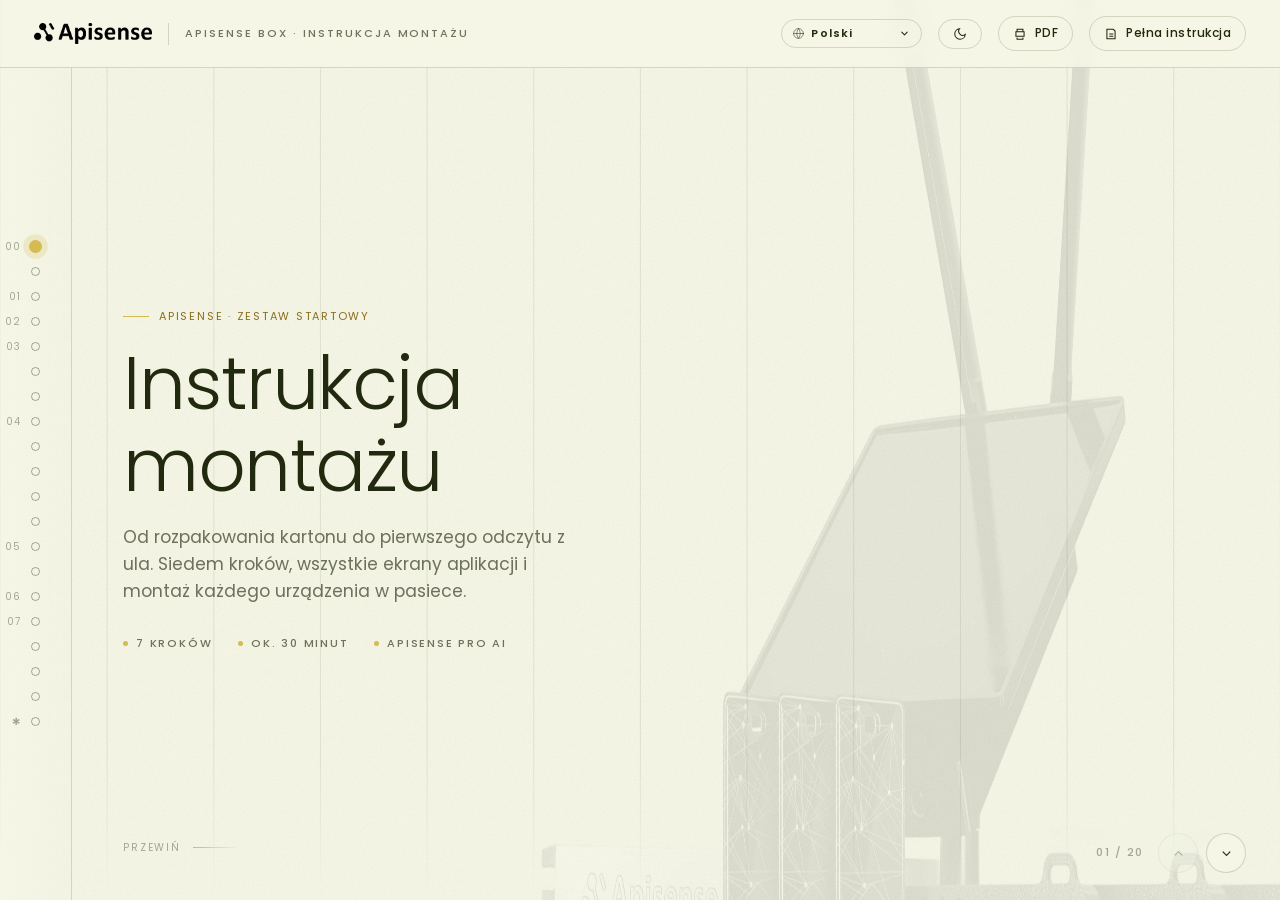
==== docs/assembly/index.html @ ca53d2dd "fix(assembly): reduced motion w RTL, jedna lista locale RTL, sprostowania po przeglądzie Przegląd dw" ====
<!doctype html>
<html lang="pl" data-lang="pl" dir="ltr">
<head>
<meta charset="utf-8">
<meta name="viewport" content="width=device-width, initial-scale=1, viewport-fit=cover">
<title>Apisense BOX — Instrukcja montażu</title>
<meta name="description" content="Interaktywna instrukcja montażu zestawu Apisense BOX: Hub, Scale, VitalSensor, Tag i uchwyt na ramkę — krok po kroku.">
<meta name="theme-color" content="#f6f7e7">
<link rel="icon" href="data:image/svg+xml,%3Csvg xmlns='http://www.w3.org/2000/svg' viewBox='0 0 32 32'%3E%3Crect width='32' height='32' rx='7' fill='%2321290e'/%3E%3Ccircle cx='11' cy='11' r='3.4' fill='%23d5bb51'/%3E%3Ccircle cx='21' cy='21' r='3.4' fill='%23d5bb51'/%3E%3Cpath d='M9 21 23 9' stroke='%23d5bb51' stroke-width='2.6' stroke-linecap='round'/%3E%3C/svg%3E">
<link rel="preconnect" href="https://fonts.googleapis.com">
<link rel="preconnect" href="https://fonts.gstatic.com" crossorigin>
<link href="https://fonts.googleapis.com/css2?family=Poppins:wght@200;300;400;500;600&display=swap" rel="stylesheet">
<!-- Greek only. Poppins has zero Greek glyphs (0/69, measured on the cmap of
     every woff2 it ships), so `el` would otherwise render entirely from the
     reader's fallback font — see dev-docs/adr/0003-kroje-greka-arabski.md.
     Four weights, not five: 200 is used by exactly one rule on this page
     (`.ghost`), whose content is western digits and `✱` and never translated
     text. tools/build_standalone.py keeps only the `greek` subset of this
     family; its Latin would cost 192 332 B to duplicate what Poppins does. -->
<link href="https://fonts.googleapis.com/css2?family=Noto+Sans:wght@300;400;500;600&display=swap" rel="stylesheet">
<!-- Arabic only, and for the same reason: Poppins has 0/58 Arabic characters
     and its GSUB declares no `arab` script, so it cannot even join letters.
     Cairo covers 58/58 and carries init/medi/fina/rlig — contextual shaping
     lives in the font, not in the page. Four weights again; 200 is `.ghost`,
     which is western digits. tools/build_standalone.py keeps only the `arabic`
     subset. See dev-docs/adr/0003-kroje-greka-arabski.md. -->
<link href="https://fonts.googleapis.com/css2?family=Cairo:wght@300;400;500;600&display=swap" rel="stylesheet">
<script>
  (function () {
    var t = localStorage.getItem('apisense-asm-theme');
    if (!t) t = matchMedia('(prefers-color-scheme: dark)').matches ? 'dark' : 'light';
    document.documentElement.setAttribute('data-theme', t);
    /* Keep this list in step with LOCALE_ORDER in tools/i18n_lib.py.
       No navigator.language fallback on a first visit: tools/build_pdf.py
       renders each locale by presetting data-lang on <html> in headless
       Chrome, whose navigator.language is always en-US — auto-detection here
       would overwrite it and print every PDF in English. */
    /* Right-to-left locales — the only list of them in this file. It lives up
       here rather than in the main script because `dir` has to be settled
       before first paint: setting it at the bottom of the page would show one
       frame of a mirrored layout under an unmirrored one. The main script
       reads this same global when the reader switches locale. */
    window.APISENSE_RTL = ['ar'];
    var l = localStorage.getItem('apisense-asm-lang');
    if (['pl', 'en', 'de', 'fr', 'es', 'it', 'no', 'tr',
         'cs', 'sk', 'hu', 'hr', 'ro', 'fi', 'nl', 'sv', 'da',
         'pt', 'el', 'ar'].indexOf(l) > -1) {
      document.documentElement.setAttribute('data-lang', l);
      document.documentElement.lang = l;
      document.documentElement.dir = APISENSE_RTL.indexOf(l) > -1 ? 'rtl' : 'ltr';
    }
  })();
</script>
<style>
/* ─────────────────────────────────────────────────────────────
   Apisense BOX — Assembly. Aesthetic: "Blueprint Field Manual".
   Warm paper ground, drafting plates, plotted-line reveals.
   ───────────────────────────────────────────────────────────── */

:root {
  --paper:      #f6f7e7;   /* loafer */
  --paper-2:    #f0eeda;   /* aths special */
  --plate:      #ffffff;
  --ink:        #21290e;   /* seaweed */
  --ink-2:      rgba(33, 41, 14, .64);
  --ink-3:      rgba(33, 41, 14, .38);
  --rule:       rgba(66, 80, 35, .20);   /* woodland */
  --rule-2:     rgba(66, 80, 35, .10);
  --amber:      #d5bb51;   /* tacha */
  --amber-deep: #8a6d1c;   /* luxor gold, darkened for text contrast */
  --amber-soft: #e9ead0;   /* white rock */
  --plate-shadow: 0 1px 2px rgba(33,41,14,.06), 0 24px 50px -30px rgba(33,41,14,.40);

  --grid-unit: 8px;
  --rail-w: 72px;
  --head-h: 68px;

  /* Inline-axis sign: +1 in LTR, -1 in RTL. Only for the handful of things CSS
     gives no logical form — a translate along the inline axis. Everything that
     *can* be expressed logically is, and does not go through here. See the RTL
     section below. */
  --dir: 1;

  --ease: cubic-bezier(.22, .8, .28, 1);
  --slow: 900ms;
}

[data-theme="dark"] {
  --paper:      #21290e;   /* seaweed */
  --paper-2:    #2b3413;
  --plate:      #ffffff;      /* plates stay light: QR codes must remain scannable */
  --ink:        #f0eeda;
  --ink-2:      rgba(240, 238, 218, .64);
  --ink-3:      rgba(240, 238, 218, .38);
  --rule:       rgba(240, 238, 218, .18);
  --rule-2:     rgba(240, 238, 218, .09);
  --amber-deep: #d5bb51;
  --amber-soft: rgba(213, 187, 81, .13);
  --plate-shadow: 0 2px 4px rgba(0,0,0,.35), 0 30px 70px -34px rgba(0,0,0,.7);
}

* { box-sizing: border-box; }

html { -webkit-text-size-adjust: 100%; }

body {
  margin: 0;
  background: var(--paper);
  color: var(--ink);
  font-family: Poppins, 'Noto Sans', Cairo, 'Segoe UI', sans-serif;
  font-size: clamp(15px, .55vw + 13px, 17px);
  line-height: 1.55;
  -webkit-font-smoothing: antialiased;
  overflow: hidden;
}

/* Faint drafting grid + paper grain — the ground everything sits on. */
body::before,
body::after {
  content: "";
  position: fixed;
  inset: 0;
  pointer-events: none;
  z-index: 0;
}
body::before {
  background-image: linear-gradient(to right, var(--rule-2) 1px, transparent 1px);
  background-size: clamp(100px, 8.333vw, 160px) 100%;
  mask-image: linear-gradient(to bottom, #000 0%, #000 84%, transparent 100%);
}
body::after {
  opacity: .34;
  mix-blend-mode: multiply;
  background-image: url("data:image/svg+xml,%3Csvg xmlns='http://www.w3.org/2000/svg' width='180' height='180'%3E%3Cfilter id='n'%3E%3CfeTurbulence type='fractalNoise' baseFrequency='.85' numOctaves='3'/%3E%3CfeColorMatrix type='saturate' values='0'/%3E%3C/filter%3E%3Crect width='180' height='180' filter='url(%23n)' opacity='.35'/%3E%3C/svg%3E");
}
[data-theme="dark"] body::after { mix-blend-mode: screen; opacity: .18; }

/* ── Language switching ─────────────────────────────────────── */
[data-lang="pl"] [lang]:not([lang="pl"]),
[data-lang="en"] [lang]:not([lang="en"]),
[data-lang="de"] [lang]:not([lang="de"]),
[data-lang="fr"] [lang]:not([lang="fr"]),
[data-lang="es"] [lang]:not([lang="es"]),
[data-lang="it"] [lang]:not([lang="it"]),
[data-lang="no"] [lang]:not([lang="no"]),
[data-lang="tr"] [lang]:not([lang="tr"]),
[data-lang="cs"] [lang]:not([lang="cs"]),
[data-lang="sk"] [lang]:not([lang="sk"]),
[data-lang="hu"] [lang]:not([lang="hu"]),
[data-lang="hr"] [lang]:not([lang="hr"]),
[data-lang="ro"] [lang]:not([lang="ro"]),
[data-lang="fi"] [lang]:not([lang="fi"]),
[data-lang="nl"] [lang]:not([lang="nl"]),
[data-lang="sv"] [lang]:not([lang="sv"]),
[data-lang="da"] [lang]:not([lang="da"]),
[data-lang="pt"] [lang]:not([lang="pt"]),
[data-lang="el"] [lang]:not([lang="el"]),
[data-lang="ar"] [lang]:not([lang="ar"]) { display: none; }

/* ── Greek and Arabic ───────────────────────────────────────────
   Poppins is the typeface of this page and has neither script, so `el` and `ar`
   need families of their own. Noto Sans (`greek` subset) and Cairo (`arabic`)
   are loaded in the <head> and sit *behind* Poppins in every stack on this page
   — there is no `:lang(el)` or `:lang(ar)` rule and there must not be one; see
   below. Two families rather than one because no text sans in Google Fonts
   carries Latin, Greek and Arabic together: exactly five families ship both
   non-Latin scripts and all five are serif, monospace or display
   (dev-docs/adr/0003-kroje-greka-arabski.md measures this).

   Poppins first is the whole mechanism, not an aesthetic preference. CSS font
   matching runs per character, not per element: for every glyph the UA walks
   the family list and takes the first family that actually has it. Poppins has
   0/69 Greek and 0/58 Arabic characters, and Google Fonts additionally gives
   its faces a `unicode-range` that excludes U+0370–03FF and U+0600–06FF, so
   every Greek letter falls through to Noto Sans and every Arabic one to Cairo
   — while `Apisense BOX`, `Hub`, `VitalSensor`, `ColonyLink` and the digits
   stay in Poppins, byte-identical to the other eighteen locales. Reversing the
   order would hand the Latin to Noto Sans or Cairo and make the brand names
   look different in those two locales alone.

   Cairo also carries the shaping: its GSUB declares the `arab` script with
   `init`/`medi`/`fina`/`rlig`, so Arabic letters join into words inside the
   font. Poppins declares `DFLT`/`deva`/`dev2` and no shaping features at all,
   which is why an Arabic string in Poppins would not merely fall back — it has
   nothing to fall back *to* within the family.

   In the stacks and not in a `:lang()` selector, because a selector cannot win
   reliably and it did not: `html:lang(el) *` is (0,1,1), and this page has four
   rules that tie or beat it while declared later — `.plate figcaption`,
   `.micro b`, `.contact a` and `.rail a[data-chapter-start]::before`. Measured
   on the rendered page, 27 of 431 Greek-bearing nodes (22 figure captions, 2
   bolds, 3 links) came out of that rule stripped of Noto Sans and fell to the
   reader's system font. Since `unicode-range` already confines each family to
   its own block, a locale-scoped rule buys nothing: in the other eighteen
   locales both families sit in the stack and are never asked for a glyph. The
   one exception it also fixes is `Ελληνικά` and `العربية` in the switcher,
   which are shown *while another locale is selected* and which `:lang()` by
   definition could never reach.

   `'Segoe UI'` stays where `body` had it: if the webfonts fail, Windows still
   has Greek and Arabic. */

/* ── RTL ─────────────────────────────────────────────────────────
   Arabic is the one right-to-left locale. Direction belongs to the layout, not
   to a sentence: this page shows one span of a group at a time, so putting
   `dir` on the span would reorder the words inside a heading and leave the
   grid, the rail, the ghost numeral and the progress hairline mirrored the
   wrong way round it. It goes on <html>, beside `data-lang`, set by `setLang()`
   and by the boot script in the <head> — and written straight into the tag by
   tools/build_pdf.py for a headless print.

   Almost all of the mirroring is done by the layout engine, because the whole
   stylesheet moved to logical properties: `inset-inline-start`, `padding-inline`,
   `border-inline-end`, `margin-inline-end`, `text-align: start`. In LTR those
   compute to exactly the physical properties they replaced, which is what makes
   the conversion safe for the other locales — flex and grid already follow
   `direction` on their own and needed nothing.

   What is left here is the residue: values with a physical direction baked into
   them rather than into the property name, which no amount of `-inline-`
   reaches — gradient angles, `clip-path: inset()` (whose four numbers are
   top/right/bottom/left), and `translateX`, hence `--dir`.

   `body::before` keeps its `to right`: it tiles 1px vertical rules across the
   whole viewport, and a mirrored tiling of evenly spaced lines is the same
   tiling. */
/* `html[dir="rtl"]` and not `[dir="rtl"]`: the latter is (0,1,0), exactly what
   `:root` scores, so it would win only by sitting later in the file. Adding the
   element name makes it (0,1,1) and the override survives being moved. */
html[dir="rtl"] { --dir: -1; }

/* The rail's fade leans off the page edge the rail sits on. */
[dir="rtl"] .rail {
  background: linear-gradient(to left, color-mix(in srgb, var(--paper) 70%, transparent), transparent);
}

/* Plotted-line reveal: the drawing prints from the edge the reader starts at.
   Only the hidden state is handed: `inset(0 0 0 0)` is already direction-free. */
[dir="rtl"] .plate img { clip-path: inset(0 0 0 100%); }

/* The scroll cue's hairline fades away from the word, not into it. */
[dir="rtl"] .scrollcue span::after {
  background: linear-gradient(270deg, var(--amber), transparent);
}

/* ── Header ─────────────────────────────────────────────────── */
.head {
  position: fixed;
  top: 0; inset-inline: 0;
  height: var(--head-h);
  display: flex;
  align-items: center;
  gap: 16px;
  padding: 0 clamp(16px, 3vw, 34px);
  z-index: 40;
  background: color-mix(in srgb, var(--paper) 82%, transparent);
  backdrop-filter: blur(14px) saturate(1.2);
  border-bottom: 1px solid var(--rule);
}
/* Floored, not shrinkable: the wordmark is the header item that loses every
   flex negotiation, and once it starts shrinking it goes all the way down to a
   smear. 96px still reads at the header's 21px cap. Everything to its right is
   sized so that this floor holds down to a 320px viewport. */
.head__mark { display: flex; align-items: center; gap: 12px; min-width: 96px; }
/* Brand wordmark from docs/assets/branding — transparent PNG, black art,
   so a plain invert carries it onto the dark theme. */
.head__mark img { height: 21px; width: auto; max-width: 100%; object-fit: contain; display: block; }
[data-theme="dark"] .head__mark img { filter: invert(1); }
.head__sep { width: 1px; height: 22px; background: var(--rule); flex: none; }
.head__doc {
  font-family: Poppins, 'Noto Sans', Cairo, sans-serif;
  font-size: 11px;
  font-weight: 500;
  letter-spacing: .18em;
  text-transform: uppercase;
  color: var(--ink-2);
  white-space: nowrap;
  overflow: hidden;
  text-overflow: ellipsis;
}
.head__spacer { flex: 1; }

.btn {
  font: inherit;
  font-size: 12px;
  font-weight: 500;
  letter-spacing: .04em;
  color: var(--ink);
  background: transparent;
  border: 1px solid var(--rule);
  border-radius: 999px;
  padding: 7px 14px;
  cursor: pointer;
  display: inline-flex;
  align-items: center;
  gap: 8px;
  text-decoration: none;
  transition: border-color 200ms var(--ease), background-color 200ms var(--ease), color 200ms var(--ease);
}
.btn:hover { border-color: var(--ink); background: var(--amber-soft); }
.btn.is-busy { opacity: .55; pointer-events: none; }
.btn:focus-visible { outline: 2px solid var(--amber); outline-offset: 2px; }

/* The one language switcher, at every width. A row of two-letter pills fitted
   eight locales above 640px and nothing above that count: seventeen pills are
   ~600px, the twenty the epic asks for ~700px, of a header that also carries
   the wordmark, the doc title and two buttons — so there is no screen where
   they fit and nothing left to hide. The dropdown replaces them outright (#50).

   The field is a fixed width, sized for the longest endonym rather than for
   the selected one, so neither the number of options nor which is picked can
   move the header around. The globe carries the meaning the pills used to.

   Re-measured against all nineteen endonyms (the width was first set against
   eight, before #51 added the two longest). Widest that still fits is
   "Nederlands" — 75.8px in a 81.4px field here, 62.9px in a 66px field under
   the 480px rule; slack 5.6px and 3.1px. "Ελληνικά" (#63) is 57.7px at the
   same 11px/600/.1em spec even though its glyphs come from Noto Sans rather
   than Poppins.

   "Português (Brasil)" (#62) is the first endonym that does NOT fit: 121.4px
   against 81.4px. It ellipsises here on purpose rather than widening the
   header by 40px for all nineteen — see the note on `.lang-opt[data-lang=pt]`
   for why the label keeps its regional half, and where the reader still gets
   to see it whole. So `text-overflow: ellipsis` is now load-bearing, not
   insurance: a longer endonym is clipped, never a broken header. */
.lang-select { padding-block: 5px; padding-inline: 10px 11px; gap: 6px; }
.lang-select select {
  font: inherit; font-size: 11px; font-weight: 600; letter-spacing: .1em;
  color: var(--ink); background: transparent;
  border: 0; padding: 0; margin: 0;
  width: 7.4em; text-overflow: ellipsis;
  cursor: pointer; appearance: none; -webkit-appearance: none;
}
/* Focus lands on the <select>, but the ring belongs on the pill around it —
   otherwise it draws inside the border and reads as a rendering glitch. */
.lang-select:focus-within { border-color: var(--ink); outline: 2px solid var(--amber); outline-offset: 2px; }
.lang-select select:focus, .lang-select select:focus-visible { outline: none; }
/* The native popup paints on the platform's own surface, which ignores our
   custom properties — fix both ends so dark theme stays legible. */
.lang-select option { color: #21290e; background: #ffffff; }
.lang-select svg { width: 11px; height: 11px; fill: none; stroke: currentColor; stroke-width: 2.2; flex: none; }
.lang-select .globe { width: 13px; height: 13px; stroke-width: 1.5; color: var(--ink-2); }

/* ── Enhanced switcher ─────────────────────────────────────────────────────
   The native popup is drawn by the platform and ignores every custom property
   on this page, so nineteen locales open onto a system-grey list next to a
   paper-and-amber header. Everything below replaces that popup — and only the
   popup: the closed control keeps the same pill it had before.

   The panel is built at runtime from the <select>'s own <option> elements, so
   the endonyms exist once in this file. Duplicating them into hand-written
   markup would make a nineteenth locale six edits instead of five and would
   put the copy outside the `<option value=…>` pattern in check_i18n.py, which
   is the thing that notices a locale missing from one list but not another.

   `.is-enhanced` is set by the script, so with JS off nothing here applies and
   the plain <select> stays exactly as it was. It does nothing without JS today
   either — the locale is applied by a `change` handler — so this is the same
   dead control as before, not a new one. */
.lang-select.is-enhanced { position: relative; display: inline-flex; border: 0; padding: 0; background: none; }
.lang-select.is-enhanced > select { display: none; }
.lang-trigger { padding-block: 5px; padding-inline: 10px 11px; gap: 6px; }
.lang-cur {
  font-size: 11px; font-weight: 600; letter-spacing: .1em;
  width: 7.4em; text-align: start;
  white-space: nowrap; overflow: hidden; text-overflow: ellipsis;
}
.lang-trigger svg:last-child { transition: transform 200ms var(--ease); }
.lang-trigger[aria-expanded="true"] { border-color: var(--ink); background: var(--amber-soft); }
.lang-trigger[aria-expanded="true"] svg:last-child { transform: rotate(180deg); }

.lang-panel {
  position: absolute; top: calc(100% + 8px); inset-inline-end: 0;
  /* Above the header's own 40 and the 41 the rail sits on. */
  z-index: 45;
  width: min(320px, calc(100vw - 32px));
  display: grid; grid-template-columns: repeat(3, minmax(0, 1fr)); gap: 4px;
  padding: 8px;
  /* Not --plate: that one stays #ffffff in dark theme on purpose, because the
     QR plates have to keep working under a phone camera. This is chrome, so it
     follows the page. --paper is opaque in both themes, which matters over a
     backdrop-filtered header. */
  background: var(--paper);
  border: 1px solid var(--rule); border-radius: 16px;
  box-shadow: var(--plate-shadow);
}
.lang-panel[hidden] { display: none; }
.lang-opt {
  font: inherit; font-size: 11px; font-weight: 500; letter-spacing: .04em;
  color: var(--ink); background: transparent;
  border: 1px solid transparent; border-radius: 999px;
  padding: 6px 9px; cursor: pointer;
  white-space: nowrap; overflow: hidden; text-overflow: ellipsis;
  transition: border-color 160ms var(--ease), background-color 160ms var(--ease);
}
.lang-opt:hover { border-color: var(--rule); background: var(--amber-soft); }
.lang-opt:focus-visible { outline: 2px solid var(--amber); outline-offset: 1px; }
.lang-opt[aria-selected="true"] { border-color: var(--ink); background: var(--amber-soft); font-weight: 600; }
/* One endonym does not fit a third of this panel. Measured at the spec above:
   a cell is 98px, "Português (Brasil)" needs 128.2px, and every other locale
   fits with room to spare — "Nederlands", the widest before it, is 88.4px.
   Shortening it to "Português" would fit (80.3px) but would delete the only
   place where the reader is told this is the Brazilian text, which is exactly
   what dev-docs/adr/0004-kod-locale-portugalskiego.md traded for keeping the
   two-letter code `pt`. So the pill takes two columns instead — 200px here,
   the full row under the 420px rule where the grid drops to two — and the
   closed control keeps ellipsising it, because the regional signal is needed
   while choosing, not after. A future endonym past ~96px needs this line too;
   there is no way to ask CSS whether the text fits. */
.lang-opt[data-lang="pt"] { grid-column: span 2; }
/* Anchoring the panel to the trigger stops working once the trigger is no
   longer far enough from the left edge to hang 320px off it: on a 360px phone
   the switcher's right edge sits at 253, so `right: 0` puts the panel's left
   edge at -67 and a third of the languages are off-screen. Measured, not
   guessed — it fails from about 430px down. Below the header's own 480px
   breakpoint the panel therefore anchors to the viewport instead of to the
   button, which is also what a phone-sized menu should do anyway. */
@media (max-width: 480px) {
  .lang-panel {
    position: fixed;
    top: calc(var(--head-h) + 8px);
    inset-inline: 12px;
    width: auto;
  }
}
/* Three columns need 320px; below that the endonyms start ellipsing, and a
   truncated language name is worse than a taller panel. */
@media (max-width: 420px) { .lang-panel { grid-template-columns: repeat(2, minmax(0, 1fr)); } }

.head .pdf-label { display: none; }
@media (min-width: 900px) { .head .pdf-label { display: inline; } }

/* Scroll progress hairline */
.progress {
  position: fixed;
  top: var(--head-h); inset-inline-start: 0;
  height: 2px; width: 0%;
  background: var(--amber);
  z-index: 41;
  transition: width 120ms linear;
}

/* ── Chapter rail ───────────────────────────────────────────── */
.rail {
  position: fixed;
  inset-inline-start: 0; top: var(--head-h); bottom: 0;
  width: var(--rail-w);
  z-index: 30;
  display: flex;
  flex-direction: column;
  align-items: center;
  justify-content: center;
  gap: 9px;
  border-inline-end: 1px solid var(--rule);
  background: linear-gradient(to right, color-mix(in srgb, var(--paper) 70%, transparent), transparent);
}
.rail a {
  --dot: 7px;
  position: relative;
  width: 26px; height: 16px;
  display: grid; place-items: center;
  text-decoration: none;
}
.rail a::after {
  content: "";
  width: var(--dot); height: var(--dot);
  border-radius: 50%;
  border: 1px solid var(--ink-3);
  background: transparent;
  transition: all 320ms var(--ease);
}
.rail a:hover::after { border-color: var(--ink); transform: scale(1.25); }
.rail a[aria-current="true"]::after {
  background: var(--amber);
  border-color: var(--amber);
  transform: scale(1.45);
  box-shadow: 0 0 0 4px color-mix(in srgb, var(--amber) 22%, transparent);
}
.rail a[data-chapter-start]::before {
  content: attr(data-chapter-start);
  position: absolute;
  inset-inline-end: calc(100% + 2px);
  font-family: Poppins, 'Noto Sans', Cairo, sans-serif;
  font-size: 10px;
  color: var(--ink-3);
  letter-spacing: .06em;
}
.rail .tip {
  position: absolute;
  inset-inline-start: calc(100% + 14px);
  white-space: nowrap;
  font-size: 12px;
  font-weight: 500;
  padding: 5px 11px;
  border-radius: 999px;
  background: var(--ink);
  color: var(--paper);
  opacity: 0;
  transform: translateX(calc(-6px * var(--dir)));
  pointer-events: none;
  transition: all 220ms var(--ease);
}
.rail a:hover .tip, .rail a:focus-visible .tip { opacity: 1; transform: none; }

/* ── Deck ───────────────────────────────────────────────────── */
.deck {
  position: relative;
  z-index: 1;
  height: 100dvh;
  overflow-y: scroll;
  scroll-snap-type: y mandatory;
  scroll-behavior: smooth;
  scrollbar-width: none;
}
.deck::-webkit-scrollbar { display: none; }

.slide {
  scroll-snap-align: start;
  scroll-snap-stop: always;
  min-height: 100dvh;
  position: relative;
  display: flex;
  align-items: center;
  /* The inline-start pad clears the fixed rail; the two are read as one offset
     by `.scrollcue`, which has to line up with the text column. */
  padding-block: calc(var(--head-h) + clamp(20px, 4vh, 52px)) clamp(28px, 6vh, 64px);
  padding-inline: calc(var(--rail-w) + clamp(20px, 4vw, 60px)) clamp(20px, 4vw, 68px);
  overflow: hidden;
}

/* Oversized ghost numeral bleeding off the inline-start edge — the anchor. */
.ghost {
  position: absolute;
  inset-inline-start: -.07em;
  bottom: -.30em;
  font-family: Poppins, 'Noto Sans', Cairo, sans-serif;
  font-weight: 200;
  font-size: clamp(15rem, 30vw, 34rem);
  line-height: .8;
  letter-spacing: -.05em;
  color: transparent;
  -webkit-text-stroke: 1.5px var(--rule-2);
  pointer-events: none;
  user-select: none;
  z-index: 0;
  opacity: 0;
  transform: translateY(28px);
  transition: opacity 1100ms var(--ease), transform 1200ms var(--ease);
}
.slide.is-active .ghost { opacity: 1; transform: none; }

.wrap {
  position: relative;
  z-index: 1;
  width: 100%;
  max-width: 1500px;
  margin-inline: auto;
  display: grid;
  grid-template-columns: minmax(0, 34ch) minmax(0, 1fr);
  gap: clamp(28px, 4vw, 76px);
  align-items: center;
}
.wrap--wide { grid-template-columns: minmax(0, 30ch) minmax(0, 1fr); }
.wrap--narrow-fig { grid-template-columns: minmax(0, 1fr) minmax(0, 30ch); }
.wrap--stack { grid-template-columns: minmax(0, 1fr); }

/* ── Text column ────────────────────────────────────────────── */
.col--text > * {
  opacity: 0;
  transform: translateY(16px);
  transition: opacity 620ms var(--ease), transform 700ms var(--ease);
  transition-delay: var(--d, 0ms);
}
.slide.is-active .col--text > * { opacity: 1; transform: none; }
.col--text > *:nth-child(1) { --d: 60ms; }
.col--text > *:nth-child(2) { --d: 130ms; }
.col--text > *:nth-child(3) { --d: 210ms; }
.col--text > *:nth-child(4) { --d: 290ms; }
.col--text > *:nth-child(5) { --d: 360ms; }

.tag {
  display: inline-flex;
  align-items: center;
  gap: 10px;
  margin: 0 0 18px;
  font-family: Poppins, 'Noto Sans', Cairo, sans-serif;
  font-size: 11px;
  letter-spacing: .16em;
  text-transform: uppercase;
  color: var(--amber-deep);
}
.tag::before {
  content: "";
  width: 26px; height: 1px;
  background: var(--amber);
}

h1, h2 {
  font-family: Poppins, 'Noto Sans', Cairo, sans-serif;
  font-weight: 400;
  letter-spacing: -.01em;
  line-height: 1.1;
  margin: 0 0 18px;
  text-wrap: balance;
}
h2 { font-size: clamp(1.8rem, 2.9vw, 2.9rem); }
h1 { font-size: clamp(2.4rem, 5.8vw, 5rem); font-weight: 300; letter-spacing: -.02em; }

.lede {
  margin: 0 0 22px;
  color: var(--ink-2);
  font-size: clamp(.95rem, .35vw + .85rem, 1.08rem);
  max-width: 42ch;
}
.lede b, .lede strong { color: var(--ink); font-weight: 600; }

.micro {
  list-style: none;
  margin: 0;
  padding: 0;
  border-top: 1px solid var(--rule);
}
.micro li {
  display: grid;
  grid-template-columns: 6.2em 1fr;
  gap: 12px;
  padding: 11px 0;
  border-bottom: 1px solid var(--rule);
  font-size: .93rem;
  color: var(--ink-2);
}
.micro b {
  font-family: Poppins, 'Noto Sans', Cairo, sans-serif;
  font-size: .76rem;
  font-weight: 500;
  color: var(--amber-deep);
  padding-top: .3em;
  letter-spacing: .04em;
  white-space: nowrap;
  font-variant-numeric: tabular-nums;
}
.micro em { font-style: normal; color: var(--ink); font-weight: 600; }

.note {
  margin: 20px 0 0;
  padding: 13px 16px;
  border-inline-start: 2px solid var(--amber);
  background: var(--amber-soft);
  border-radius: 0;
  font-size: .87rem;
  color: var(--ink);
  max-width: 44ch;
}
.note b { font-weight: 600; }

/* ── Plates (the drawings) ──────────────────────────────────── */
.plate {
  position: relative;
  margin: 0;
  background: var(--plate);
  border: 1px solid var(--rule);
  border-radius: 0;
  padding: clamp(14px, 2vw, 30px);
  box-shadow: var(--plate-shadow);
  opacity: 0;
  transform: translateY(26px) scale(.985);
  transition: opacity 700ms var(--ease), transform 900ms var(--ease);
  transition-delay: 120ms;
}
.slide.is-active .plate { opacity: 1; transform: none; }

/* Drafting crop marks — corner ticks on every plate. */
.plate::before, .plate::after {
  content: "";
  position: absolute;
  width: 13px; height: 13px;
  border: 1px solid var(--amber);
  opacity: .75;
  transition: opacity 600ms var(--ease) 500ms;
}
/* Widths are subtracted from the `border: 1px` above rather than set outright,
   so the pair keeps its two corners under either direction: the tick always
   hugs the block-start/inline-start corner and its opposite. */
.plate::before {
  inset-block-start: -1px; inset-inline-start: -1px;
  border-block-end-width: 0; border-inline-end-width: 0;
}
.plate::after {
  inset-block-end: -1px; inset-inline-end: -1px;
  border-block-start-width: 0; border-inline-start-width: 0;
}

.plate img {
  display: block;
  width: 100%;
  height: auto;
  max-height: min(62vh, 640px);
  object-fit: contain;
  /* Plotted-line reveal: the drawing wipes in as if being printed. */
  clip-path: inset(0 100% 0 0);
  transition: clip-path var(--slow) var(--ease) 260ms;
}
.slide.is-active .plate img { clip-path: inset(0 0 0 0); }

.plate figcaption {
  margin-top: 12px;
  padding-top: 10px;
  border-top: 1px solid rgba(33,41,14,.12);
  font-family: Poppins, 'Noto Sans', Cairo, sans-serif;
  font-size: 10px;
  font-weight: 500;
  letter-spacing: .16em;
  text-transform: uppercase;
  color: rgba(33,41,14,.50);
  display: flex;
  justify-content: space-between;
  gap: 12px;
}

/* Mounting slides pair the animated sequence with a reference photo. */
.plate-row {
  display: grid;
  grid-template-columns: 1fr 1fr;
  gap: clamp(10px, 1.2vw, 20px);
  align-items: start;
}
.plate-row .plate img { max-height: min(46vh, 430px); }

/* Kit slide: device cards beside the packing drawing. */
.kit {
  display: grid;
  grid-template-columns: minmax(0, 1fr) minmax(0, 1.05fr);
  gap: clamp(14px, 1.8vw, 28px);
  align-items: start;
}
.kit .items { grid-template-columns: repeat(2, minmax(0, 1fr)); }
.kit .plate img { max-height: min(44vh, 400px); }
@media (max-width: 1080px) { .kit { grid-template-columns: 1fr; } }

/* Item grid (what's in the box) */
.items {
  display: grid;
  grid-template-columns: repeat(auto-fit, minmax(150px, 1fr));
  gap: clamp(10px, 1.2vw, 18px);
}
.item {
  background: var(--plate);
  border: 1px solid var(--rule);
  border-radius: 0;
  padding: 14px 14px 12px;
  display: flex;
  flex-direction: column;
  gap: 10px;
  opacity: 0;
  transform: translateY(20px);
  transition: opacity 560ms var(--ease), transform 620ms var(--ease);
  transition-delay: calc(var(--i) * 85ms + 140ms);
  box-shadow: var(--plate-shadow);
}
.slide.is-active .item { opacity: 1; transform: none; }
.item img {
  width: 100%;
  height: clamp(84px, 13vh, 140px);
  object-fit: contain;
}
.item__label {
  display: flex;
  align-items: baseline;
  gap: 8px;
  border-top: 1px solid rgba(33,41,14,.12);
  padding-top: 9px;
  font-size: .78rem;
  color: rgba(33,41,14,.66);
}
.item__qty {
  font-family: Poppins, 'Noto Sans', Cairo, sans-serif;
  font-size: .72rem;
  flex: none;
}
.item__qty { color: #8a6d1c; }   /* plates are white in both themes */

/* ── Cover ──────────────────────────────────────────────────── */
.slide--cover .wrap { grid-template-columns: minmax(0, 1fr); }
.cover-art {
  position: absolute;
  inset-inline-end: -6%;
  top: 50%;
  translate: 0 -50%;
  width: min(64vw, 900px);
  opacity: 0;
  pointer-events: none;
  filter: grayscale(1);
  mix-blend-mode: multiply;
  transition: opacity 1400ms var(--ease) 300ms;
}
.slide--cover.is-active .cover-art { opacity: .11; }
[data-theme="dark"] .cover-art { filter: grayscale(1) invert(1); mix-blend-mode: screen; }

.cover-meta {
  display: flex;
  flex-wrap: wrap;
  gap: 10px 26px;
  margin: 30px 0 0;
  padding: 0;
  list-style: none;
  font-family: Poppins, 'Noto Sans', Cairo, sans-serif;
  font-size: 11px;
  font-weight: 500;
  letter-spacing: .16em;
  text-transform: uppercase;
  color: var(--ink-2);
}
.cover-meta li { display: flex; align-items: center; gap: 8px; }
.cover-meta li::before { content: ""; width: 5px; height: 5px; background: var(--amber); border-radius: 50%; }

.scrollcue {
  position: absolute;
  inset-inline-start: calc(var(--rail-w) + clamp(20px, 4vw, 60px));
  bottom: clamp(22px, 5vh, 46px);
  display: flex;
  align-items: center;
  gap: 12px;
  font-family: Poppins, 'Noto Sans', Cairo, sans-serif;
  font-size: 10px;
  letter-spacing: .18em;
  text-transform: uppercase;
  color: var(--ink-3);
}
.scrollcue span::after {
  content: "";
  display: inline-block;
  width: 46px; height: 1px;
  background: linear-gradient(90deg, var(--amber), transparent);
  margin-inline-start: 12px;
  vertical-align: middle;
  animation: cue 2.4s var(--ease) infinite;
}
@keyframes cue {
  0%,100% { transform: translateX(0); opacity: 1; }
  50% { transform: translateX(calc(10px * var(--dir))); opacity: .35; }
}

/* ── Outro ──────────────────────────────────────────────────── */
.contact {
  display: flex;
  flex-wrap: wrap;
  gap: 12px;
  margin-top: 26px;
}
.contact a {
  font-family: Poppins, 'Noto Sans', Cairo, sans-serif;
  font-size: 13px;
  color: var(--ink);
  text-decoration: none;
  border-bottom: 1px solid var(--amber);
  padding-bottom: 2px;
  transition: color 200ms var(--ease);
}
.contact a:hover { color: var(--amber-deep); }

/* ── Nav buttons ────────────────────────────────────────────── */
.nav {
  position: fixed;
  inset-inline-end: clamp(16px, 3vw, 34px);
  bottom: clamp(18px, 3vh, 30px);
  z-index: 35;
  display: flex;
  gap: 8px;
  align-items: center;
}
.nav__count {
  font-family: Poppins, 'Noto Sans', Cairo, sans-serif;
  font-size: 11px;
  font-weight: 500;
  color: var(--ink-3);
  margin-inline-end: 6px;
  letter-spacing: .14em;
  font-variant-numeric: tabular-nums;
}
.nav button {
  width: 40px; height: 40px;
  border-radius: 50%;
  border: 1px solid var(--rule);
  background: color-mix(in srgb, var(--paper) 80%, transparent);
  backdrop-filter: blur(10px);
  color: var(--ink);
  cursor: pointer;
  display: grid; place-items: center;
  transition: all 220ms var(--ease);
}
.nav button:hover:not(:disabled) { border-color: var(--ink); background: var(--amber); color: #21290e; }
.nav button:disabled { opacity: .3; cursor: default; }
.nav button:focus-visible { outline: 2px solid var(--amber); outline-offset: 2px; }
.nav svg { width: 15px; height: 15px; fill: none; stroke: currentColor; stroke-width: 1.8; }

/* ── Responsive ─────────────────────────────────────────────── */
@media (max-width: 1080px) {
  .wrap, .wrap--wide, .wrap--narrow-fig { grid-template-columns: minmax(0, 1fr); gap: 26px; }
  .wrap--narrow-fig .col--fig { order: -1; }
  .plate-row { grid-template-columns: 1fr; }
  .plate img { max-height: 42vh; }
  .ghost { font-size: 22rem; opacity: 0; }
  .slide.is-active .ghost { opacity: .7; }
}
@media (max-width: 720px) {
  /* The switcher plus three buttons will not fit next to the wordmark —
     tighten everything and drop the guide link (it is also on the last slide).
     The doc title has already gone at 900px. */
  .head { gap: 10px; padding-inline: 14px; }
  .head__mark img { height: 18px; }
  .lang-select { padding-block: 5px; padding-inline: 8px 9px; }
  .lang-select.is-enhanced { padding: 0; }
  .lang-trigger { padding-block: 5px; padding-inline: 8px 9px; }
  .btn { padding: 6px 10px; font-size: 11px; }
  .head > a.btn:last-child { display: none; }
}
@media (max-width: 900px) {
  /* The wordmark and the doc title are the only two items that can give width
     back, and only the title is built to do it (nowrap + ellipsis). Rather
     than let both starve, drop the title here — it repeats the cover slide's
     heading and now also the <title>. */
  .head__doc, .head__sep { display: none; }
}
@media (max-width: 480px) {
  /* The phone header is wordmark + switcher + two round buttons and nothing
     else, and the wordmark's 96px floor is not negotiable — so the switcher
     gives the width back: no globe, tighter type, a field sized for the
     longest endonym at 10px. Measured in headless Chrome at a 320px viewport:
     96 + 100 + 32 + 32 + gaps lands 1px inside a 305px content box, and a
     phone's overlay scrollbar gives back the 15px this measurement lost. */
  .head { gap: 8px; padding-inline: 12px; }
  .head__mark img { height: 17px; }
  .btn { padding: 6px 8px; }
  .btn-label { display: none; }
  .lang-select { padding: 5px 8px; gap: 5px; }
  .lang-select.is-enhanced { padding: 0; }
  .lang-trigger { padding: 5px 8px; gap: 5px; }
  .lang-select .globe { display: none; }
  .lang-select select { font-size: 10px; letter-spacing: .04em; width: 6.6em; }
  .lang-cur { font-size: 10px; letter-spacing: .04em; width: 6.6em; }
}
@media (max-width: 860px) {
  :root { --rail-w: 0px; --head-h: 58px; }
  body { overflow: auto; }
  .rail { display: none; }
  .deck { height: auto; overflow: visible; scroll-snap-type: none; }
  .slide {
    min-height: auto;
    padding: clamp(60px, 11vh, 90px) 20px clamp(40px, 8vh, 70px);
    border-bottom: 1px solid var(--rule);
  }
  .slide:first-child { padding-top: calc(var(--head-h) + 40px); min-height: 88dvh; }
  .scrollcue { inset-inline-start: 20px; }
  .nav { display: none; }
  .plate img { max-height: none; }
  .ghost { font-size: 13rem; bottom: -.24em; }
  .cover-art { width: 130vw; inset-inline-end: -34%; }
  .slide--cover.is-active .cover-art { opacity: .06; }
}

@media (prefers-reduced-motion: reduce) {
  * { transition-duration: 1ms !important; animation: none !important; }
  .deck { scroll-behavior: auto; }
  /* Both directions, and the RTL selector has to be spelled out: the rule that
     hands the wipe to RTL is `[dir="rtl"] .plate img`, (0,2,1), which outranks
     a bare `.plate img` at (0,1,1) and would keep the drawing clipped to zero
     width here. Measured before the second selector existed: with reduced
     motion, LTR computed `none` and RTL computed `inset(0 0 0 100%)` — the
     escape hatch worked in nineteen locales and not in the twentieth. */
  .plate img,
  [dir="rtl"] .plate img { clip-path: none; }
}

/* ── Print ──────────────────────────────────────────────────────
   One step per landscape page — this is what tools/build_pdf.py
   renders into the downloadable PDF, in every locale.
   ─────────────────────────────────────────────────────────────── */
@page { size: A4 landscape; margin: 12mm; }

@media print {
  /* Screen greys are tuned for a backlit panel; on paper they wash out. */
  :root {
    --ink:    #1b230b;
    --ink-2:  rgba(27, 35, 11, .84);
    --ink-3:  rgba(27, 35, 11, .62);
    --rule:   rgba(66, 80, 35, .30);
  }
  html, body { overflow: visible; background: #fff; height: auto; color: var(--ink); }
  body { font-size: 10.5px; -webkit-print-color-adjust: exact; print-color-adjust: exact; }
  h1, h2 { color: var(--ink); }
  .plate figcaption, .item__label { color: rgba(27, 35, 11, .72); }
  .head, .rail, .nav, .progress, .scrollcue, body::before, body::after { display: none !important; }
  .deck { height: auto; overflow: visible; }

  .slide {
    min-height: 0;
    break-after: page;
    padding: 0;
    display: block;
    border: 0;
  }
  .slide:last-child { break-after: auto; }
  .ghost, .cover-art { display: none; }

  /* A4 landscape is ~1030 CSS px wide, which would otherwise trigger the
     narrow-screen media query and stack every slide onto two pages. */
  .wrap { gap: 18px; max-width: none; grid-template-columns: minmax(0, 34ch) minmax(0, 1fr); }
  .wrap--wide { grid-template-columns: minmax(0, 30ch) minmax(0, 1fr); }
  .wrap--narrow-fig { grid-template-columns: minmax(0, 1fr) minmax(0, 30ch); }
  .wrap--narrow-fig .col--fig { order: 0; }
  .wrap--stack { grid-template-columns: minmax(0, 1fr); }
  .plate-row { grid-template-columns: 1fr 1fr; }
  .kit { grid-template-columns: minmax(0, 1fr) minmax(0, 1.05fr); }
  h1 { font-size: 34px; }
  h2 { font-size: 22px; }
  .lede { font-size: 11px; margin-bottom: 12px; }
  .micro li { padding: 6px 0; font-size: 10px; }
  .note { margin-top: 12px; padding: 8px 10px; font-size: 9.5px; }
  .tag { margin-bottom: 10px; font-size: 9px; }

  .plate, .item {
    box-shadow: none;
    opacity: 1 !important;
    transform: none !important;
    break-inside: avoid;
    padding: 10px;
  }
  .plate img { clip-path: none !important; max-height: 118mm; }
  .plate-row .plate img, .kit .plate img { max-height: 96mm; }
  .plate figcaption { margin-top: 8px; padding-top: 6px; font-size: 8px; }
  .item img { height: 26mm; }
  .col--text > * { opacity: 1 !important; transform: none !important; }
}
</style>
</head>

<body>

<header class="head">
  <div class="head__mark">
    <img src="figs/apisense-logo.webp" alt="Apisense" width="742" height="132">
  </div>
  <div class="head__sep"></div>
  <p class="head__doc">
    <span lang="pl">Apisense BOX · Instrukcja montażu</span>
    <span lang="en">Apisense BOX · Assembly instruction</span><span lang="de">Apisense BOX · Montageanleitung</span><span lang="fr">Apisense BOX · Guide de montage</span><span lang="es">Apisense BOX · Guía de montaje</span><span lang="it">Apisense BOX · Istruzioni di montaggio</span><span lang="no">Apisense BOX · Monteringsanvisning</span><span lang="tr">Apisense BOX · Montaj kılavuzu</span><span lang="cs">Apisense BOX · Návod k montáži</span><span lang="sk">Apisense BOX · Návod na montáž</span><span lang="hu">Apisense BOX · Szerelési útmutató</span><span lang="hr">Apisense BOX · Upute za montažu</span><span lang="ro">Apisense BOX · Instrucțiuni de montaj</span><span lang="fi">Apisense BOX · Asennusohje</span><span lang="nl">Apisense BOX · Montagehandleiding</span><span lang="sv">Apisense BOX · Monteringsanvisning</span><span lang="da">Apisense BOX · Monteringsvejledning</span><span lang="el">Apisense BOX · Οδηγίες συναρμολόγησης</span><span lang="pt">Apisense BOX · Guia de montagem</span><span lang="ar">Apisense BOX · دليل التركيب</span>
  </p>
  <div class="head__spacer"></div>

  <!-- The only language switcher, at every width. It carries no `lang` — this
       is chrome and stays visible in every locale.

       Options are endonyms, so the list needs no translation of its own, and
       they are ordered alphabetically by endonym. The order is HAND-MADE: the
       browser sorts nothing here, and a byte sort is not alphabetical for the
       accented ones (Čeština would land after Suomi, Türkçe after Svenska).
       Insert a new locale where its endonym belongs in ICU root collation —
       Č directly after C, ñ/ö/ü with their unaccented letter.

       Ελληνικά and العربية sit last, after Türkçe, and that is not a mistake:
       ICU root collation orders whole scripts before it orders letters — Latin,
       then Greek, then Arabic. Checked with PyICU against the full list, not
       eyeballed. -->
  <div class="lang-select btn">
    <svg class="globe" viewBox="0 0 24 24" stroke-linecap="round" stroke-linejoin="round" aria-hidden="true">
      <circle cx="12" cy="12" r="9"/><path d="M3 12h18M12 3a15 15 0 0 1 0 18a15 15 0 0 1 0-18"/>
    </svg>
    <select id="lang-select" aria-label="Język / Language">
      <option value="cs">Čeština</option>
      <option value="da">Dansk</option>
      <option value="de">Deutsch</option>
      <option value="en">English</option>
      <option value="es">Español</option>
      <option value="fr">Français</option>
      <option value="hr">Hrvatski</option>
      <option value="it">Italiano</option>
      <option value="hu">Magyar</option>
      <option value="nl">Nederlands</option>
      <option value="no">Norsk</option>
      <option value="pl">Polski</option>
      <option value="pt">Português (Brasil)</option>
      <option value="ro">Română</option>
      <option value="sk">Slovenčina</option>
      <option value="fi">Suomi</option>
      <option value="sv">Svenska</option>
      <option value="tr">Türkçe</option>
      <option value="el">Ελληνικά</option>
      <option value="ar">العربية</option>
    </select>
    <svg viewBox="0 0 24 24" stroke-linecap="round" stroke-linejoin="round" aria-hidden="true">
      <path d="m6 9 6 6 6-6"/>
    </svg>
  </div>

  <button type="button" class="btn" id="theme" aria-label="Motyw / Theme">
    <svg width="14" height="14" viewBox="0 0 24 24" fill="none" stroke="currentColor" stroke-width="1.8" aria-hidden="true">
      <path d="M21 12.8A9 9 0 1 1 11.2 3a7 7 0 0 0 9.8 9.8Z"/>
    </svg>
  </button>

  <button type="button" class="btn" id="print">
    <svg width="14" height="14" viewBox="0 0 24 24" fill="none" stroke="currentColor" stroke-width="1.8" aria-hidden="true">
      <path d="M7 8V4h10v4M7 18v3h10v-3M5 8h14v8H5zM17 12h.01"/>
    </svg>
    <span class="btn-label">PDF</span>
  </button>

  <a class="btn" href="../manual/configuration/">
    <svg width="14" height="14" viewBox="0 0 24 24" fill="none" stroke="currentColor" stroke-width="1.8" aria-hidden="true">
      <path d="M5 4h11l3 3v13H5zM9 12h7M9 16h7"/>
    </svg>
    <span class="pdf-label"><span lang="pl">Pełna instrukcja</span><span lang="en">Full guide</span><span lang="de">Vollständige Anleitung</span><span lang="fr">Guide complet</span><span lang="es">Guía completa</span><span lang="it">Guida completa</span><span lang="no">Fullstendig veiledning</span><span lang="tr">Tam kılavuz</span><span lang="cs">Celý návod</span><span lang="sk">Kompletný návod</span><span lang="hu">Teljes útmutató</span><span lang="hr">Cjelovite upute</span><span lang="ro">Ghid complet</span><span lang="fi">Koko ohje</span><span lang="nl">Volledige handleiding</span><span lang="sv">Fullständig guide</span><span lang="da">Komplet vejledning</span><span lang="el">Πλήρεις οδηγίες</span><span lang="pt">Guia completo</span><span lang="ar">الدليل الكامل</span></span>
  </a>
</header>

<div class="progress" id="progress"></div>

<nav class="rail" id="rail" aria-label="Kroki"></nav>

<div class="nav">
  <span class="nav__count" id="count">01 / 22</span>
  <button type="button" id="prev" aria-label="Poprzedni krok">
    <svg viewBox="0 0 24 24" aria-hidden="true"><path d="M18 15 12 9l-6 6"/></svg>
  </button>
  <button type="button" id="next" aria-label="Następny krok">
    <svg viewBox="0 0 24 24" aria-hidden="true"><path d="m6 9 6 6 6-6"/></svg>
  </button>
</div>

<main class="deck" id="deck">

  <!-- ══ COVER ══════════════════════════════════════════════ -->
  <section class="slide slide--cover" data-title-pl="Start" data-title-en="Start" data-chapter="00">
    <img class="cover-art" src="figs/kt-hero-nfc.webp" alt="" width="1700" height="1147" aria-hidden="true">
    <div class="wrap">
      <div class="col col--text">
        <p class="tag"><span lang="pl">Apisense · Zestaw startowy</span><span lang="en">Apisense · Starter kit</span><span lang="de">Apisense · Starter-Set</span><span lang="fr">Apisense · Kit de démarrage</span><span lang="es">Apisense · Kit de inicio</span><span lang="it">Apisense · Kit di avvio</span><span lang="no">Apisense · Startpakke</span><span lang="tr">Apisense · Başlangıç seti</span><span lang="cs">Apisense · Startovací sada</span><span lang="sk">Apisense · Štartovacia sada</span><span lang="hu">Apisense · Kezdőkészlet</span><span lang="hr">Apisense · Početni komplet</span><span lang="ro">Apisense · Kit de start</span><span lang="fi">Apisense · Aloituspaketti</span><span lang="nl">Apisense · Starterset</span><span lang="sv">Apisense · Startpaket</span><span lang="da">Apisense · Startsæt</span><span lang="el">Apisense · Κιτ εκκίνησης</span><span lang="pt">Apisense · Kit inicial</span><span lang="ar">Apisense · طقم البداية</span></p>
        <h1>
          <span lang="pl">Instrukcja<br>montażu</span>
          <span lang="en">Assembly<br>instruction</span><span lang="de">Montage-<br>anleitung</span><span lang="fr">Guide de<br>montage</span><span lang="es">Guía de<br>montaje</span><span lang="it">Istruzioni di<br>montaggio</span><span lang="no">Monterings-<br>anvisning</span><span lang="tr">Montaj<br>kılavuzu</span><span lang="cs">Návod k<br>montáži</span><span lang="sk">Návod na<br>montáž</span><span lang="hu">Szerelési<br>útmutató</span><span lang="hr">Upute za<br>montažu</span><span lang="ro">Instrucțiuni<br>de montaj</span><span lang="fi">Asennus-<br>ohje</span><span lang="nl">Montage-<br>handleiding</span><span lang="sv">Monterings-<br>anvisning</span><span lang="da">Monterings-<br>vejledning</span><span lang="el">Οδηγίες<br>συναρμολόγησης</span><span lang="pt">Guia de<br>montagem</span><span lang="ar">دليل<br>التركيب</span>
        </h1>
        <p class="lede">
          <span lang="pl">Od rozpakowania kartonu do pierwszego odczytu z ula. Siedem kroków, wszystkie ekrany aplikacji i montaż każdego urządzenia w pasiece.</span>
          <span lang="en">From opening the box to your first hive reading. Seven steps, every app screen and the mounting of each device in the apiary.</span><span lang="de">Vom Auspacken bis zum ersten Messwert aus dem Bienenstock. Sieben Schritte, alle App-Bildschirme und die Montage jedes Geräts am Bienenstand.</span><span lang="fr">Du déballage du carton à la première mesure de la ruche. Sept étapes, tous les écrans de l'application et le montage de chaque appareil au rucher.</span><span lang="es">Desde abrir la caja hasta la primera medición de la colmena. Siete pasos, todas las pantallas de la aplicación y el montaje de cada dispositivo en el colmenar.</span><span lang="it">Dall'apertura della scatola alla prima lettura dall'arnia. Sette passi, tutte le schermate dell'app e il montaggio di ogni dispositivo nell'apiario.</span><span lang="no">Fra du åpner esken til den første avlesningen fra bikuben. Sju trinn, alle skjermbildene i appen og montering av hver enhet i bigården.</span><span lang="tr">Kutuyu açmaktan kovandan gelen ilk ölçüme kadar. Yedi adım, uygulamanın bütün ekranları ve arılıktaki her cihazın montajı.</span><span lang="cs">Od rozbalení krabice až po první naměřené hodnoty z úlu. Sedm kroků, všechny obrazovky aplikace a montáž každého zařízení na včelnici.</span><span lang="sk">Od otvorenia škatule po prvé namerané hodnoty z úľa. Sedem krokov, všetky obrazovky aplikácie a montáž každého zariadenia vo včelnici.</span><span lang="hu">A doboz kinyitásától a kaptár első mérési adatáig. Hét lépés, az alkalmazás összes képernyője és minden eszköz felszerelése a méhesben.</span><span lang="hr">Od otvaranja kutije do prvog očitanja iz košnice. Sedam koraka, svi zasloni aplikacije i montaža svakog uređaja u pčelinjaku.</span><span lang="ro">De la deschiderea cutiei până la prima citire din stup. Șapte pași, toate ecranele aplicației și montarea fiecărui dispozitiv în stupină.</span><span lang="fi">Laatikon avaamisesta ensimmäiseen lukemaan mehiläispesästä. Seitsemän vaihetta, kaikki sovelluksen näkymät ja jokaisen laitteen asennus mehiläistarhassa.</span><span lang="nl">Van het uitpakken van de doos tot de eerste meting uit je bijenkast. Zeven stappen, alle app-schermen en de montage van elk apparaat op de bijenstand.</span><span lang="sv">Från att du öppnar kartongen till den första avläsningen från bikupan. Sju steg, alla skärmbilder i appen och montering av varje enhet i bigården.</span><span lang="da">Fra du åbner kassen til den første aflæsning fra bistadet. Syv trin, alle skærmbilleder i appen og montering af hver enhed i bigården.</span><span lang="el">Από το άνοιγμα του κουτιού μέχρι την πρώτη μέτρηση από την κυψέλη. Επτά βήματα, όλες οι οθόνες της εφαρμογής και η τοποθέτηση κάθε συσκευής στο μελισσοκομείο.</span><span lang="pt">Da abertura da caixa à primeira leitura da colmeia. Sete passos, todas as telas do aplicativo e a montagem de cada dispositivo no apiário.</span><span lang="ar">من فتح الصندوق إلى أول قراءة من الخلية. سبع خطوات، وجميع شاشات التطبيق، وتركيب كل جهاز في المنحل.</span>
        </p>
        <ul class="cover-meta">
          <li><span lang="pl">7 kroków</span><span lang="en">7 steps</span><span lang="de">7 Schritte</span><span lang="fr">7 étapes</span><span lang="es">7 pasos</span><span lang="it">7 passi</span><span lang="no">7 trinn</span><span lang="tr">7 adım</span><span lang="cs">7 kroků</span><span lang="sk">7 krokov</span><span lang="hu">7 lépés</span><span lang="hr">7 koraka</span><span lang="ro">7 pași</span><span lang="fi">7 vaihetta</span><span lang="nl">7 stappen</span><span lang="sv">7 steg</span><span lang="da">7 trin</span><span lang="el">7 βήματα</span><span lang="pt">7 passos</span><span lang="ar">7 خطوات</span></li>
          <li><span lang="pl">ok. 30 minut</span><span lang="en">approx. 30 minutes</span><span lang="de">ca. 30 Minuten</span><span lang="fr">env. 30 minutes</span><span lang="es">aprox. 30 minutos</span><span lang="it">circa 30 minuti</span><span lang="no">ca. 30 minutter</span><span lang="tr">yaklaşık 30 dakika</span><span lang="cs">cca 30 minut</span><span lang="sk">cca 30 minút</span><span lang="hu">kb. 30 perc</span><span lang="hr">oko 30 minuta</span><span lang="ro">aprox. 30 de minute</span><span lang="fi">n. 30 minuuttia</span><span lang="nl">ca. 30 minuten</span><span lang="sv">ca 30 minuter</span><span lang="da">ca. 30 minutter</span><span lang="el">περίπου 30 λεπτά</span><span lang="pt">aprox. 30 minutos</span><span lang="ar">حوالي 30 دقيقة</span></li>
          <li><span lang="pl">Apisense Pro AI</span><span lang="en">Apisense Pro AI</span><span lang="de">Apisense Pro AI</span><span lang="fr">Apisense Pro AI</span><span lang="es">Apisense Pro AI</span><span lang="it">Apisense Pro AI</span><span lang="no">Apisense Pro AI</span><span lang="tr">Apisense Pro AI</span><span lang="cs">Apisense Pro AI</span><span lang="sk">Apisense Pro AI</span><span lang="hu">Apisense Pro AI</span><span lang="hr">Apisense Pro AI</span><span lang="ro">Apisense Pro AI</span><span lang="fi">Apisense Pro AI</span><span lang="nl">Apisense Pro AI</span><span lang="sv">Apisense Pro AI</span><span lang="da">Apisense Pro AI</span><span lang="el">Apisense Pro AI</span><span lang="pt">Apisense Pro AI</span><span lang="ar">Apisense Pro AI</span></li>
        </ul>
      </div>
    </div>
    <div class="scrollcue">
      <span lang="pl">Przewiń</span><span lang="en">Scroll</span><span lang="de">Scrollen</span><span lang="fr">Faire défiler</span><span lang="es">Desplázate</span><span lang="it">Scorri</span><span lang="no">Bla ned</span><span lang="tr">Kaydırın</span><span lang="cs">Posuňte dolů</span><span lang="sk">Posúvaj</span><span lang="hu">Görgess</span><span lang="hr">Pomaknite se</span><span lang="ro">Derulați</span><span lang="fi">Vieritä</span><span lang="nl">Scrollen</span><span lang="sv">Skrolla</span><span lang="da">Rul ned</span><span lang="el">Κύλιση</span><span lang="pt">Role a página</span><span lang="ar">مرّر</span>
    </div>
  </section>

  <!-- ══ KIT ════════════════════════════════════════════════ -->
  <section class="slide" data-num="00" data-title-pl="Zawartość zestawu" data-title-en="Kit contents" data-chapter="00">
    <div class="ghost" aria-hidden="true">00</div>
    <div class="wrap wrap--stack">
      <div class="col col--text">
        <p class="tag"><span lang="pl">Zestaw</span><span lang="en">The kit</span><span lang="de">Das Set</span><span lang="fr">Le kit</span><span lang="es">El kit</span><span lang="it">Il kit</span><span lang="no">Settet</span><span lang="tr">Set</span><span lang="cs">Sada</span><span lang="sk">Sada</span><span lang="hu">A készlet</span><span lang="hr">Komplet</span><span lang="ro">Kitul</span><span lang="fi">Paketti</span><span lang="nl">De set</span><span lang="sv">Paketet</span><span lang="da">Sættet</span><span lang="el">Το κιτ</span><span lang="pt">O kit</span><span lang="ar">الطقم</span></p>
        <h2><span lang="pl">Co znajdziesz w pudełku</span><span lang="en">What's in the box</span><span lang="de">Was im Karton steckt</span><span lang="fr">Ce que contient le carton</span><span lang="es">Qué hay en la caja</span><span lang="it">Cosa c'è nella scatola</span><span lang="no">Dette ligger i esken</span><span lang="tr">Kutuda neler var</span><span lang="cs">Co najdete v krabici</span><span lang="sk">Čo nájdeš v škatuli</span><span lang="hu">Mi van a dobozban</span><span lang="hr">Što je u kutiji</span><span lang="ro">Ce găsiți în cutie</span><span lang="fi">Mitä laatikossa on</span><span lang="nl">Wat zit er in de doos</span><span lang="sv">Det här finns i kartongen</span><span lang="da">Det finder du i kassen</span><span lang="el">Τι υπάρχει στο κουτί</span><span lang="pt">O que vem na caixa</span><span lang="ar">ما الذي في الصندوق</span></h2>
        <p class="lede">
          <span lang="pl">Jeden Hub obsługuje całą pasiekę. Scale trafia pod pierwszy ul, a każdy z trzech uli dostaje własny VitalSensor i ColonyLink.</span>
          <span lang="en">A single Hub serves the whole apiary. The Scale goes under the first hive, and each of the three hives gets its own VitalSensor and ColonyLink.</span><span lang="de">Ein Hub versorgt den ganzen Bienenstand. Die Scale kommt unter den ersten Bienenstock, und jeder der drei Stöcke bekommt einen eigenen VitalSensor und ColonyLink.</span><span lang="fr">Un seul Hub couvre tout le rucher. La Scale se place sous la première ruche, et chacune des trois ruches reçoit son propre VitalSensor et son ColonyLink.</span><span lang="es">Un solo Hub cubre todo el colmenar. El Scale va debajo de la primera colmena y cada una de las tres colmenas recibe su propio VitalSensor y su ColonyLink.</span><span lang="it">Un solo Hub copre l'intero apiario. La Scale va sotto la prima arnia e ognuna delle tre arnie riceve il proprio VitalSensor e il proprio ColonyLink.</span><span lang="no">Én Hub dekker hele bigården. Scale plasseres under den første bikuben, og hver av de tre bikubene får sin egen VitalSensor og ColonyLink.</span><span lang="tr">Tek bir Hub tüm arılığa hizmet eder. Scale ilk kovanın altına girer; üç kovanın her biri kendi VitalSensor ve ColonyLink cihazını alır.</span><span lang="cs">Jeden Hub obsluhuje celou včelnici. Scale se umísťuje pod první úl a každý ze tří úlů dostane vlastní VitalSensor a ColonyLink.</span><span lang="sk">Jeden Hub obslúži celú včelnicu. Scale ide pod prvý úľ a každý z troch úľov dostane vlastný VitalSensor a ColonyLink.</span><span lang="hu">Egyetlen Hub kiszolgálja az egész méhest. A Scale az első kaptár alá kerül, a három kaptár mindegyikéhez pedig saját VitalSensor és ColonyLink tartozik.</span><span lang="hr">Jedan Hub pokriva cijeli pčelinjak. Scale ide ispod prve košnice, a svaka od tri košnice dobiva vlastiti VitalSensor i ColonyLink.</span><span lang="ro">Un singur Hub deservește întreaga stupină. Scale se așază sub primul stup, iar fiecare dintre cei trei stupi primește propriul VitalSensor și propriul ColonyLink.</span><span lang="fi">Yksi Hub riittää koko mehiläistarhalle. Scale tulee ensimmäisen pesän alle, ja jokainen kolmesta pesästä saa oman VitalSensorin ja ColonyLinkin.</span><span lang="nl">Eén Hub bedient de hele bijenstand. De Scale komt onder de eerste kast, en elk van de drie kasten krijgt een eigen VitalSensor en ColonyLink.</span><span lang="sv">En enda Hub täcker hela bigården. Scale placeras under den första bikupan, och var och en av de tre bikuporna får en egen VitalSensor och ColonyLink.</span><span lang="da">Én Hub dækker hele bigården. Scale placeres under det første bistade, og hvert af de tre bistader får sin egen VitalSensor og sit eget ColonyLink.</span><span lang="el">Ένα μόνο Hub εξυπηρετεί ολόκληρο το μελισσοκομείο. Το Scale μπαίνει κάτω από την πρώτη κυψέλη και καθεμία από τις τρεις κυψέλες αποκτά το δικό της VitalSensor και ColonyLink.</span><span lang="pt">Um único Hub atende todo o apiário. O Scale fica sob a primeira colmeia e cada uma das três colmeias recebe seu próprio VitalSensor e seu ColonyLink.</span><span lang="ar">يخدم Hub واحد المنحل بأكمله. يوضع Scale تحت الخلية الأولى، وتحصل كل خلية من الخلايا الثلاث على VitalSensor وColonyLink خاصين بها.</span>
        </p>
        <div class="kit">
          <div class="items">
            <div class="item" style="--i:0">
              <img src="figs/dev-hub.webp" width="620" height="953" loading="lazy" alt="Apisense Hub — panel fotowoltaiczny z dwiema antenami na uchwycie aparatowym.">
              <p class="item__label"><span class="item__qty">1 ×</span> Hub</p>
            </div>
            <div class="item" style="--i:1">
              <img src="figs/kt-scale.webp" width="1000" height="138" loading="lazy" alt="Apisense Scale — belka pomiarowa.">
              <p class="item__label"><span class="item__qty">1 ×</span> Scale</p>
            </div>
            <div class="item" style="--i:2">
              <img src="figs/kt-vitalsensor.webp" width="1000" height="345" loading="lazy" alt="Apisense VitalSensor — czujnik montowany na ramce.">
              <p class="item__label"><span class="item__qty">3 ×</span> VitalSensor</p>
            </div>
            <div class="item" style="--i:3">
              <img src="figs/kt-colonylink.webp" width="700" height="1392" loading="lazy" alt="Apisense ColonyLink — czarny identyfikator NFC z brandingiem Apisense.">
              <p class="item__label"><span class="item__qty">3 ×</span> ColonyLink</p>
            </div>
          </div>
          <figure class="plate">
            <img src="figs/kt-box.webp" width="1100" height="981" loading="lazy"
                 alt="Karton Apisense BOX z nadrukiem „Intelligent bee protection".">
            <figcaption><span>Apisense BOX</span><span lang="pl">Opakowanie</span><span lang="en">The box</span><span lang="de">Die Verpackung</span><span lang="fr">L'emballage</span><span lang="es">El embalaje</span><span lang="it">La confezione</span><span lang="no">Esken</span><span lang="tr">Ambalaj</span><span lang="cs">Obal</span><span lang="sk">Balenie</span><span lang="hu">A doboz</span><span lang="hr">Pakiranje</span><span lang="ro">Ambalajul</span><span lang="fi">Laatikko</span><span lang="nl">De verpakking</span><span lang="sv">Förpackningen</span><span lang="da">Kassen</span><span lang="el">Η συσκευασία</span><span lang="pt">A embalagem</span><span lang="ar">العبوة</span></figcaption>
          </figure>
        </div>
      </div>
    </div>
  </section>

  <!-- ══ 01 ═════════════════════════════════════════════════ -->
  <section class="slide" data-num="01" data-title-pl="Pobierz aplikację" data-title-en="Download the app" data-chapter="01">
    <div class="ghost" aria-hidden="true">01</div>
    <div class="wrap wrap--narrow-fig">
      <div class="col col--text">
        <p class="tag"><span lang="pl">Krok 01</span><span lang="en">Step 01</span><span lang="de">Schritt 01</span><span lang="fr">Étape 01</span><span lang="es">Paso 01</span><span lang="it">Passo 01</span><span lang="no">Trinn 01</span><span lang="tr">Adım 01</span><span lang="cs">Krok 01</span><span lang="sk">Krok 01</span><span lang="hu">01. lépés</span><span lang="hr">Korak 01</span><span lang="ro">Pasul 01</span><span lang="fi">Vaihe 01</span><span lang="nl">Stap 01</span><span lang="sv">Steg 01</span><span lang="da">Trin 01</span><span lang="el">Βήμα 01</span><span lang="pt">Passo 01</span><span lang="ar">الخطوة 01</span></p>
        <h2><span lang="pl">Pobierz aplikację</span><span lang="en">Download the app</span><span lang="de">App herunterladen</span><span lang="fr">Téléchargez l'application</span><span lang="es">Descarga la aplicación</span><span lang="it">Scarica l'app</span><span lang="no">Last ned appen</span><span lang="tr">Uygulamayı indirin</span><span lang="cs">Stáhněte si aplikaci</span><span lang="sk">Stiahni aplikáciu</span><span lang="hu">Töltsd le az alkalmazást</span><span lang="hr">Preuzmite aplikaciju</span><span lang="ro">Descărcați aplicația</span><span lang="fi">Lataa sovellus</span><span lang="nl">Download de app</span><span lang="sv">Ladda ner appen</span><span lang="da">Hent appen</span><span lang="el">Κατεβάστε την εφαρμογή</span><span lang="pt">Baixe o aplicativo</span><span lang="ar">نزّل التطبيق</span></h2>
        <p class="lede">
          <span lang="pl">Cały zestaw konfigurujesz z telefonu. Zeskanuj kod QR aparatem albo wyszukaj <b>Apisense Pro AI</b> w App Store lub Google Play.</span>
          <span lang="en">The whole kit is configured from your phone. Scan the QR code with your camera or search for <b>Apisense Pro AI</b> in the App Store or Google Play.</span><span lang="de">Das gesamte Set richtest du über das Handy ein. Scanne den QR-Code mit der Kamera oder suche <b>Apisense Pro AI</b> im App Store oder bei Google Play.</span><span lang="fr">Vous configurez tout le kit depuis votre téléphone. Scannez le QR code avec l'appareil photo ou cherchez <b>Apisense Pro AI</b> dans l'App Store ou sur Google Play.</span><span lang="es">Todo el kit se configura desde el teléfono. Escanea el código QR con la cámara o busca <b>Apisense Pro AI</b> en la App Store o en Google Play.</span><span lang="it">L'intero kit si configura dal telefono. Scansiona il codice QR con la fotocamera oppure cerca <b>Apisense Pro AI</b> nell'App Store o su Google Play.</span><span lang="no">Hele settet konfigurerer du fra telefonen. Skann QR-koden med kameraet, eller søk etter <b>Apisense Pro AI</b> i App Store eller Google Play.</span><span lang="tr">Tüm seti telefonunuzdan yapılandırırsınız. QR kodunu kameranızla tarayın ya da App Store veya Google Play'de <b>Apisense Pro AI</b> uygulamasını arayın.</span><span lang="cs">Celou sadu nastavíte z telefonu. Naskenujte QR kód fotoaparátem nebo vyhledejte <b>Apisense Pro AI</b> v App Store nebo na Google Play.</span><span lang="sk">Celú sadu nastavíš z telefónu. Naskenuj QR kód fotoaparátom alebo vyhľadaj <b>Apisense Pro AI</b> v App Store alebo Google Play.</span><span lang="hu">Az egész készletet a telefonodról állítod be. Olvasd be a QR-kódot a kamerával, vagy keress rá az <b>Apisense Pro AI</b> alkalmazásra az App Store-ban vagy a Google Play-en.</span><span lang="hr">Cijeli komplet konfigurirate s telefona. Skenirajte QR kod kamerom ili potražite <b>Apisense Pro AI</b> u App Storeu ili na Google Playu.</span><span lang="ro">Tot kitul se configurează de pe telefon. Scanați codul QR cu camera sau căutați <b>Apisense Pro AI</b> în App Store sau pe Google Play.</span><span lang="fi">Määrität koko paketin puhelimella. Skannaa QR-koodi kameralla tai hae <b>Apisense Pro AI</b> App Storesta tai Google Playsta.</span><span lang="nl">De hele set stel je in vanaf je telefoon. Scan de QR-code met je camera of zoek op <b>Apisense Pro AI</b> in de App Store of Google Play.</span><span lang="sv">Hela paketet ställer du in från telefonen. Skanna QR-koden med kameran eller sök efter <b>Apisense Pro AI</b> i App Store eller Google Play.</span><span lang="da">Hele sættet konfigurerer du fra telefonen. Scan QR-koden med kameraet, eller søg efter <b>Apisense Pro AI</b> i App Store eller Google Play.</span><span lang="el">Ολόκληρο το κιτ ρυθμίζεται από το κινητό σας. Σαρώστε τον κωδικό QR με την κάμερα ή αναζητήστε <b>Apisense Pro AI</b> στο App Store ή στο Google Play.</span><span lang="pt">Todo o kit é configurado pelo celular. Escaneie o código QR com a câmera ou procure <b>Apisense Pro AI</b> na App Store ou no Google Play.</span><span lang="ar">تُضبط إعدادات الطقم بالكامل من هاتفك. امسح رمز QR بالكاميرا أو ابحث عن <b>Apisense Pro AI</b> في App Store أو Google Play.</span>
        </p>
        <ul class="micro">
          <li><b>iOS</b><span lang="pl">Górny kod QR — App Store</span><span lang="en">Top QR code — App Store</span><span lang="de">Oberer QR-Code — App Store</span><span lang="fr">QR code du haut — App Store</span><span lang="es">Código QR superior — App Store</span><span lang="it">Codice QR in alto — App Store</span><span lang="no">Øverste QR-kode — App Store</span><span lang="tr">Üstteki QR kodu — App Store</span><span lang="cs">Horní QR kód — App Store</span><span lang="sk">Horný QR kód — App Store</span><span lang="hu">Felső QR-kód — App Store</span><span lang="hr">Gornji QR kod — App Store</span><span lang="ro">Codul QR de sus — App Store</span><span lang="fi">Ylempi QR-koodi — App Store</span><span lang="nl">Bovenste QR-code — App Store</span><span lang="sv">Översta QR-koden — App Store</span><span lang="da">Øverste QR-kode — App Store</span><span lang="el">Επάνω κωδικός QR — App Store</span><span lang="pt">Código QR superior — App Store</span><span lang="ar">رمز QR العلوي — App Store</span></li>
          <li><b>Android</b><span lang="pl">Dolny kod QR — Google Play</span><span lang="en">Bottom QR code — Google Play</span><span lang="de">Unterer QR-Code — Google Play</span><span lang="fr">QR code du bas — Google Play</span><span lang="es">Código QR inferior — Google Play</span><span lang="it">Codice QR in basso — Google Play</span><span lang="no">Nederste QR-kode — Google Play</span><span lang="tr">Alttaki QR kodu — Google Play</span><span lang="cs">Dolní QR kód — Google Play</span><span lang="sk">Dolný QR kód — Google Play</span><span lang="hu">Alsó QR-kód — Google Play</span><span lang="hr">Donji QR kod — Google Play</span><span lang="ro">Codul QR de jos — Google Play</span><span lang="fi">Alempi QR-koodi — Google Play</span><span lang="nl">Onderste QR-code — Google Play</span><span lang="sv">Nedersta QR-koden — Google Play</span><span lang="da">Nederste QR-kode — Google Play</span><span lang="el">Κάτω κωδικός QR — Google Play</span><span lang="pt">Código QR inferior — Google Play</span><span lang="ar">رمز QR السفلي — Google Play</span></li>
          <li><b>www</b><span lang="pl">Możesz też pracować w przeglądarce: <em>app.apisense.ai</em></span><span lang="en">You can also work in a browser: <em>app.apisense.ai</em></span><span lang="de">Du kannst auch im Browser arbeiten: <em>app.apisense.ai</em></span><span lang="fr">Vous pouvez aussi travailler dans le navigateur : <em>app.apisense.ai</em></span><span lang="es">También puedes trabajar en el navegador: <em>app.apisense.ai</em></span><span lang="it">Puoi lavorare anche dal browser: <em>app.apisense.ai</em></span><span lang="no">Du kan også jobbe i nettleseren: <em>app.apisense.ai</em></span><span lang="tr">Tarayıcıdan da çalışabilirsiniz: <em>app.apisense.ai</em></span><span lang="cs">Pracovat můžete i v prohlížeči: <em>app.apisense.ai</em></span><span lang="sk">Pracovať môžeš aj v prehliadači: <em>app.apisense.ai</em></span><span lang="hu">Böngészőből is dolgozhatsz: <em>app.apisense.ai</em></span><span lang="hr">Možete raditi i u pregledniku: <em>app.apisense.ai</em></span><span lang="ro">Puteți lucra și în browser: <em>app.apisense.ai</em></span><span lang="fi">Voit työskennellä myös selaimessa: <em>app.apisense.ai</em></span><span lang="nl">Je kunt ook in de browser werken: <em>app.apisense.ai</em></span><span lang="sv">Du kan också arbeta i webbläsaren: <em>app.apisense.ai</em></span><span lang="da">Du kan også arbejde i browseren: <em>app.apisense.ai</em></span><span lang="el">Μπορείτε επίσης να εργαστείτε από περιηγητή: <em>app.apisense.ai</em></span><span lang="pt">Você também pode usar o navegador: <em>app.apisense.ai</em></span><span lang="ar">يمكنك أيضًا العمل من المتصفح: <em>app.apisense.ai</em></span></li>
        </ul>
      </div>
      <div class="col col--fig">
        <figure class="plate">
          <img src="figs/step01-download.webp" width="763" height="741" loading="lazy"
               alt="Dwa kody QR: do App Store i do Google Play.">
          <figcaption><span>01</span><span lang="pl">App Store · Google Play</span><span lang="en">App Store · Google Play</span><span lang="de">App Store · Google Play</span><span lang="fr">App Store · Google Play</span><span lang="es">App Store · Google Play</span><span lang="it">App Store · Google Play</span><span lang="no">App Store · Google Play</span><span lang="tr">App Store · Google Play</span><span lang="cs">App Store · Google Play</span><span lang="sk">App Store · Google Play</span><span lang="hu">App Store · Google Play</span><span lang="hr">App Store · Google Play</span><span lang="ro">App Store · Google Play</span><span lang="fi">App Store · Google Play</span><span lang="nl">App Store · Google Play</span><span lang="sv">App Store · Google Play</span><span lang="da">App Store · Google Play</span><span lang="el">App Store · Google Play</span><span lang="pt">App Store · Google Play</span><span lang="ar">App Store · Google Play</span></figcaption>
        </figure>
      </div>
    </div>
  </section>

  <!-- ══ 02 ═════════════════════════════════════════════════ -->
  <section class="slide" data-num="02" data-title-pl="Stwórz konto" data-title-en="Create an account" data-chapter="02">
    <div class="ghost" aria-hidden="true">02</div>
    <div class="wrap wrap--narrow-fig">
      <div class="col col--text">
        <p class="tag"><span lang="pl">Krok 02</span><span lang="en">Step 02</span><span lang="de">Schritt 02</span><span lang="fr">Étape 02</span><span lang="es">Paso 02</span><span lang="it">Passo 02</span><span lang="no">Trinn 02</span><span lang="tr">Adım 02</span><span lang="cs">Krok 02</span><span lang="sk">Krok 02</span><span lang="hu">02. lépés</span><span lang="hr">Korak 02</span><span lang="ro">Pasul 02</span><span lang="fi">Vaihe 02</span><span lang="nl">Stap 02</span><span lang="sv">Steg 02</span><span lang="da">Trin 02</span><span lang="el">Βήμα 02</span><span lang="pt">Passo 02</span><span lang="ar">الخطوة 02</span></p>
        <h2><span lang="pl">Stwórz konto</span><span lang="en">Create an account</span><span lang="de">Konto erstellen</span><span lang="fr">Créez un compte</span><span lang="es">Crea una cuenta</span><span lang="it">Crea un account</span><span lang="no">Opprett konto</span><span lang="tr">Hesap oluşturun</span><span lang="cs">Vytvořte si účet</span><span lang="sk">Vytvor si konto</span><span lang="hu">Hozz létre fiókot</span><span lang="hr">Izradite račun</span><span lang="ro">Creați un cont</span><span lang="fi">Luo tili</span><span lang="nl">Account aanmaken</span><span lang="sv">Skapa ett konto</span><span lang="da">Opret konto</span><span lang="el">Δημιουργήστε λογαριασμό</span><span lang="pt">Crie uma conta</span><span lang="ar">أنشئ حسابًا</span></h2>
        <p class="lede">
          <span lang="pl">Podaj nazwę użytkownika, adres e-mail i numer telefonu, a następnie naciśnij <b>Next</b>. Możesz też zarejestrować się kontem Google lub Apple.</span>
          <span lang="en">Enter a username, e-mail address and mobile phone, then tap <b>Next</b>. You can also sign up with your Google or Apple account.</span><span lang="de">Gib Benutzernamen, E-Mail-Adresse und Telefonnummer ein und tippe auf <b>Next</b>. Du kannst dich auch mit deinem Google- oder Apple-Konto registrieren.</span><span lang="fr">Saisissez un nom d'utilisateur, une adresse e-mail et un numéro de téléphone, puis appuyez sur <b>Next</b>. Vous pouvez aussi vous inscrire avec un compte Google ou Apple.</span><span lang="es">Introduce un nombre de usuario, una dirección de correo y un número de teléfono, y pulsa <b>Next</b>. También puedes registrarte con tu cuenta de Google o de Apple.</span><span lang="it">Inserisci nome utente, indirizzo e-mail e numero di telefono, poi tocca <b>Next</b>. Puoi anche registrarti con un account Google o Apple.</span><span lang="no">Skriv inn brukernavn, e-postadresse og mobilnummer, og trykk deretter <b>Next</b>. Du kan også registrere deg med Google- eller Apple-kontoen din.</span><span lang="tr">Kullanıcı adı, e-posta adresi ve cep telefonu numarası girin, ardından <b>Next</b> düğmesine dokunun. Google veya Apple hesabınızla da kaydolabilirsiniz.</span><span lang="cs">Zadejte uživatelské jméno, e-mailovou adresu a číslo mobilního telefonu a pak klepněte na <b>Next</b>. Zaregistrovat se můžete také účtem Google nebo Apple.</span><span lang="sk">Zadaj používateľské meno, e-mailovú adresu a telefónne číslo a potom stlač <b>Next</b>. Zaregistrovať sa môžeš aj kontom Google alebo Apple.</span><span lang="hu">Add meg a felhasználóneved, az e-mail-címed és a mobilszámod, majd koppints a <b>Next</b> gombra. Google- vagy Apple-fiókkal is regisztrálhatsz.</span><span lang="hr">Unesite korisničko ime, adresu e-pošte i broj mobitela, a zatim dodirnite <b>Next</b>. Možete se registrirati i putem Google ili Apple računa.</span><span lang="ro">Introduceți un nume de utilizator, o adresă de e-mail și un număr de telefon, apoi apăsați <b>Next</b>. Vă puteți înregistra și cu contul Google sau Apple.</span><span lang="fi">Anna käyttäjätunnus, sähköpostiosoite ja matkapuhelinnumero ja napauta sitten <b>Next</b>. Voit myös rekisteröityä Google- tai Apple-tilillä.</span><span lang="nl">Vul een gebruikersnaam, e-mailadres en mobiel nummer in en tik op <b>Next</b>. Je kunt je ook aanmelden met je Google- of Apple-account.</span><span lang="sv">Ange användarnamn, e-postadress och mobilnummer, och tryck sedan på <b>Next</b>. Du kan också registrera dig med ditt Google- eller Apple-konto.</span><span lang="da">Indtast brugernavn, e-mailadresse og mobilnummer, og tryk derefter på <b>Next</b>. Du kan også tilmelde dig med din Google- eller Apple-konto.</span><span lang="el">Δώστε όνομα χρήστη, διεύθυνση e-mail και αριθμό κινητού και μετά πατήστε <b>Next</b>. Μπορείτε επίσης να εγγραφείτε με τον λογαριασμό σας Google ή Apple.</span><span lang="pt">Informe um nome de usuário, um endereço de e-mail e um número de celular; depois toque em <b>Next</b>. Você também pode se cadastrar com sua conta Google ou Apple.</span><span lang="ar">أدخل اسم المستخدم والبريد الإلكتروني ورقم الهاتف المحمول، ثم اضغط <b>Next</b>. يمكنك أيضًا التسجيل بحساب Google أو Apple.</span>
        </p>
        <ul class="micro">
          <li><b>Username</b><span lang="pl">Nazwa widoczna w aplikacji</span><span lang="en">Name shown inside the app</span><span lang="de">In der App sichtbarer Name</span><span lang="fr">Nom affiché dans l'application</span><span lang="es">Nombre visible en la aplicación</span><span lang="it">Nome visibile nell'app</span><span lang="no">Navnet som vises i appen</span><span lang="tr">Uygulamada görünen ad</span><span lang="cs">Jméno viditelné v aplikaci</span><span lang="sk">Meno viditeľné v aplikácii</span><span lang="hu">Az alkalmazásban megjelenő név</span><span lang="hr">Ime koje se prikazuje u aplikaciji</span><span lang="ro">Numele afișat în aplicație</span><span lang="fi">Sovelluksessa näkyvä nimi</span><span lang="nl">Naam die je in de app ziet</span><span lang="sv">Namnet som visas i appen</span><span lang="da">Navnet, der vises i appen</span><span lang="el">Το όνομα που εμφανίζεται στην εφαρμογή</span><span lang="pt">Nome exibido no aplicativo</span><span lang="ar">الاسم الظاهر داخل التطبيق</span></li>
          <li><b>Email</b><span lang="pl">Służy do logowania i powiadomień</span><span lang="en">Used for login and notifications</span><span lang="de">Für Anmeldung und Benachrichtigungen</span><span lang="fr">Sert à la connexion et aux notifications</span><span lang="es">Para el inicio de sesión y las notificaciones</span><span lang="it">Serve per l'accesso e le notifiche</span><span lang="no">Brukes til innlogging og varsler</span><span lang="tr">Giriş ve bildirimler için kullanılır</span><span lang="cs">Slouží k přihlášení a oznámením</span><span lang="sk">Slúži na prihlásenie a upozornenia</span><span lang="hu">Belépéshez és értesítésekhez</span><span lang="hr">Služi za prijavu i obavijesti</span><span lang="ro">Folosit pentru autentificare și notificări</span><span lang="fi">Käytetään kirjautumiseen ja ilmoituksiin</span><span lang="nl">Voor inloggen en meldingen</span><span lang="sv">Används för inloggning och aviseringar</span><span lang="da">Bruges til login og notifikationer</span><span lang="el">Χρησιμεύει για τη σύνδεση και τις ειδοποιήσεις</span><span lang="pt">Usado para login e notificações</span><span lang="ar">يُستخدم لتسجيل الدخول والإشعارات</span></li>
          <li><b>Phone</b><span lang="pl">Numer kontaktowy do konta</span><span lang="en">Contact number for the account</span><span lang="de">Kontaktnummer für das Konto</span><span lang="fr">Numéro de contact du compte</span><span lang="es">Número de contacto de la cuenta</span><span lang="it">Numero di contatto dell'account</span><span lang="no">Kontaktnummer for kontoen</span><span lang="tr">Hesabın iletişim numarası</span><span lang="cs">Kontaktní číslo k účtu</span><span lang="sk">Kontaktné číslo ku kontu</span><span lang="hu">A fiók kapcsolattartási száma</span><span lang="hr">Kontakt broj računa</span><span lang="ro">Numărul de contact al contului</span><span lang="fi">Tilin yhteysnumero</span><span lang="nl">Contactnummer voor het account</span><span lang="sv">Kontaktnummer till kontot</span><span lang="da">Kontaktnummer til kontoen</span><span lang="el">Αριθμός επικοινωνίας για τον λογαριασμό</span><span lang="pt">Número de contato da conta</span><span lang="ar">رقم التواصل الخاص بالحساب</span></li>
        </ul>
      </div>
      <div class="col col--fig">
        <figure class="plate">
          <img src="figs/step02-account.webp" width="576" height="1192" loading="lazy"
               alt="Ekran aplikacji Apisense: formularz Create an Account z polami Username, Email i Mobile Phone.">
          <figcaption><span>02</span><span lang="pl">Ekran rejestracji</span><span lang="en">Sign-up screen</span><span lang="de">Registrierungsbildschirm</span><span lang="fr">Écran d'inscription</span><span lang="es">Pantalla de registro</span><span lang="it">Schermata di registrazione</span><span lang="no">Registreringsskjerm</span><span lang="tr">Kayıt ekranı</span><span lang="cs">Obrazovka registrace</span><span lang="sk">Obrazovka registrácie</span><span lang="hu">Regisztrációs képernyő</span><span lang="hr">Zaslon registracije</span><span lang="ro">Ecranul de înregistrare</span><span lang="fi">Rekisteröintinäyttö</span><span lang="nl">Registratiescherm</span><span lang="sv">Registreringsskärm</span><span lang="da">Registreringsskærm</span><span lang="el">Οθόνη εγγραφής</span><span lang="pt">Tela de cadastro</span><span lang="ar">شاشة التسجيل</span></figcaption>
        </figure>
      </div>
    </div>
  </section>

  <!-- ══ 03 · a ═════════════════════════════════════════════ -->
  <section class="slide" data-num="03" data-title-pl="Dodaj pasiekę" data-title-en="Add apiary" data-chapter="03">
    <div class="ghost" aria-hidden="true">03</div>
    <div class="wrap">
      <div class="col col--text">
        <p class="tag"><span lang="pl">Krok 03 · 03.1 – 03.2</span><span lang="en">Step 03 · 03.1 – 03.2</span><span lang="de">Schritt 03 · 03.1 – 03.2</span><span lang="fr">Étape 03 · 03.1 – 03.2</span><span lang="es">Paso 03 · 03.1 – 03.2</span><span lang="it">Passo 03 · 03.1 – 03.2</span><span lang="no">Trinn 03 · 03.1 – 03.2</span><span lang="tr">Adım 03 · 03.1 – 03.2</span><span lang="cs">Krok 03 · 03.1 – 03.2</span><span lang="sk">Krok 03 · 03.1 – 03.2</span><span lang="hu">03. lépés · 03.1 – 03.2</span><span lang="hr">Korak 03 · 03.1 – 03.2</span><span lang="ro">Pasul 03 · 03.1 – 03.2</span><span lang="fi">Vaihe 03 · 03.1 – 03.2</span><span lang="nl">Stap 03 · 03.1 – 03.2</span><span lang="sv">Steg 03 · 03.1 – 03.2</span><span lang="da">Trin 03 · 03.1 – 03.2</span><span lang="el">Βήμα 03 · 03.1 – 03.2</span><span lang="pt">Passo 03 · 03.1 – 03.2</span><span lang="ar">الخطوة 03 · 03.1 – 03.2</span></p>
        <h2><span lang="pl">Dodaj pasiekę</span><span lang="en">Add apiary</span><span lang="de">Bienenstand anlegen</span><span lang="fr">Ajoutez un rucher</span><span lang="es">Añade un colmenar</span><span lang="it">Aggiungi un apiario</span><span lang="no">Legg til bigård</span><span lang="tr">Arılık ekleyin</span><span lang="cs">Přidejte včelnici</span><span lang="sk">Pridaj včelnicu</span><span lang="hu">Adj hozzá méhest</span><span lang="hr">Dodajte pčelinjak</span><span lang="ro">Adăugați o stupină</span><span lang="fi">Lisää mehiläistarha</span><span lang="nl">Bijenstand toevoegen</span><span lang="sv">Lägg till bigård</span><span lang="da">Tilføj bigård</span><span lang="el">Προσθέστε μελισσοκομείο</span><span lang="pt">Adicione um apiário</span><span lang="ar">أضف منحلًا</span></h2>
        <p class="lede">
          <span lang="pl">Pasieka to miejsce, w którym stoją ule i jeden Hub. Zaczynasz od nadania jej nazwy.</span>
          <span lang="en">An apiary is the place where your hives and one Hub live. Start by giving it a name.</span><span lang="de">Ein Bienenstand ist der Ort, an dem deine Stöcke und ein Hub stehen. Du beginnst damit, ihm einen Namen zu geben.</span><span lang="fr">Un rucher est l'endroit où se trouvent vos ruches et un Hub. Commencez par lui donner un nom.</span><span lang="es">Un colmenar es el lugar donde están tus colmenas y un Hub. Empieza por darle un nombre.</span><span lang="it">L'apiario è il luogo in cui si trovano le tue arnie e un Hub. Inizia assegnandogli un nome.</span><span lang="no">En bigård er stedet der bikubene dine og én Hub står. Start med å gi den et navn.</span><span lang="tr">Arılık, kovanlarınızın ve bir Hub'ın bulunduğu yerdir. İşe ona bir ad vererek başlayın.</span><span lang="cs">Včelnice je místo, kde stojí vaše úly a jeden Hub. Začněte tím, že jí dáte název.</span><span lang="sk">Včelnica je miesto, kde stoja tvoje úle a jeden Hub. Začni tým, že jej dáš názov.</span><span lang="hu">A méhes az a hely, ahol a kaptáraid és egy Hub állnak. Kezdd azzal, hogy nevet adsz neki.</span><span lang="hr">Pčelinjak je mjesto na kojem stoje vaše košnice i jedan Hub. Počnite tako da mu date ime.</span><span lang="ro">Stupina este locul în care se află stupii și un Hub. Începeți prin a-i da un nume.</span><span lang="fi">Mehiläistarha on paikka, jossa pesäsi ja yksi Hub sijaitsevat. Aloita antamalla sille nimi.</span><span lang="nl">Een bijenstand is de plek waar je kasten en één Hub staan. Je begint met het geven van een naam.</span><span lang="sv">En bigård är platsen där dina bikupor och en Hub står. Börja med att ge den ett namn.</span><span lang="da">En bigård er stedet, hvor dine bistader og én Hub står. Start med at give den et navn.</span><span lang="el">Το μελισσοκομείο είναι ο χώρος όπου βρίσκονται οι κυψέλες σας και ένα Hub. Ξεκινήστε δίνοντάς του ένα όνομα.</span><span lang="pt">O apiário é o local onde ficam suas colmeias e um Hub. Comece dando um nome a ele.</span><span lang="ar">المنحل هو المكان الذي تقف فيه خلاياك ووحدة Hub واحدة. ابدأ بإعطائه اسمًا.</span>
        </p>
        <ul class="micro">
          <li><b>03.1</b><span lang="pl">Na ekranie powitalnym naciśnij <em>Add apiary</em>.</span><span lang="en">On the welcome screen tap <em>Add apiary</em>.</span><span lang="de">Tippe auf dem Startbildschirm auf <em>Add apiary</em>.</span><span lang="fr">Sur l'écran d'accueil, appuyez sur <em>Add apiary</em>.</span><span lang="es">En la pantalla de bienvenida, pulsa <em>Add apiary</em>.</span><span lang="it">Nella schermata di benvenuto tocca <em>Add apiary</em>.</span><span lang="no">Trykk på <em>Add apiary</em> på velkomstskjermen.</span><span lang="tr">Karşılama ekranında <em>Add apiary</em> öğesine dokunun.</span><span lang="cs">Na úvodní obrazovce klepněte na <em>Add apiary</em>.</span><span lang="sk">Na úvodnej obrazovke stlač <em>Add apiary</em>.</span><span lang="hu">Az üdvözlőképernyőn koppints az <em>Add apiary</em> gombra.</span><span lang="hr">Na zaslonu dobrodošlice dodirnite <em>Add apiary</em>.</span><span lang="ro">Pe ecranul de întâmpinare apăsați <em>Add apiary</em>.</span><span lang="fi">Napauta tervetuloanäytössä <em>Add apiary</em>.</span><span lang="nl">Tik op <em>Add apiary</em> in het welkomstscherm.</span><span lang="sv">Tryck på <em>Add apiary</em> på välkomstskärmen.</span><span lang="da">Tryk på <em>Add apiary</em> på velkomstskærmen.</span><span lang="el">Στην οθόνη καλωσορίσματος πατήστε <em>Add apiary</em>.</span><span lang="pt">Na tela de boas-vindas, toque em <em>Add apiary</em>.</span><span lang="ar">في شاشة الترحيب اضغط <em>Add apiary</em>.</span></li>
          <li><b>03.2</b><span lang="pl">Wpisz nazwę pasieki i jej skrót (maks. 3 znaki), a potem dotknij ikony skanera przy polu <em>Hub</em>.</span><span lang="en">Enter the apiary name and its abbreviation (max. 3 characters), then tap the scanner icon next to the <em>Hub</em> field.</span><span lang="de">Gib den Namen des Bienenstands und sein Kürzel (max. 3 Zeichen) ein und tippe dann auf das Scanner-Symbol neben dem Feld <em>Hub</em>.</span><span lang="fr">Saisissez le nom du rucher et son abréviation (3 caractères max.), puis appuyez sur l'icône du scanner à côté du champ <em>Hub</em>.</span><span lang="es">Introduce el nombre del colmenar y su abreviatura (máx. 3 caracteres) y pulsa el icono del escáner junto al campo <em>Hub</em>.</span><span lang="it">Inserisci il nome dell'apiario e la sua sigla (max. 3 caratteri), poi tocca l'icona dello scanner accanto al campo <em>Hub</em>.</span><span lang="no">Skriv inn navnet på bigården og forkortelsen (maks. 3 tegn), og trykk deretter på skannerikonet ved feltet <em>Hub</em>.</span><span lang="tr">Arılık adını ve kısaltmasını (en fazla 3 karakter) girin, ardından <em>Hub</em> alanının yanındaki tarayıcı simgesine dokunun.</span><span lang="cs">Zadejte název včelnice a její zkratku (max. 3 znaky) a pak klepněte na ikonu skeneru u pole <em>Hub</em>.</span><span lang="sk">Zadaj názov včelnice a jej skratku (max. 3 znaky) a potom ťukni na ikonu skenera pri poli <em>Hub</em>.</span><span lang="hu">Írd be a méhes nevét és a rövidítését (max. 3 karakter), majd koppints a <em>Hub</em> mező melletti szkennerikonra.</span><span lang="hr">Unesite naziv pčelinjaka i njegovu kraticu (najviše 3 znaka), a zatim dodirnite ikonu skenera uz polje <em>Hub</em>.</span><span lang="ro">Introduceți numele stupinei și abrevierea ei (max. 3 caractere), apoi apăsați pictograma scanerului de lângă câmpul <em>Hub</em>.</span><span lang="fi">Kirjoita tarhan nimi ja sen lyhenne (enintään 3 merkkiä) ja napauta sitten <em>Hub</em>-kentän vieressä olevaa skannerikuvaketta.</span><span lang="nl">Vul de naam van de bijenstand en de afkorting (max. 3 tekens) in en tik daarna op het scanpictogram naast het veld <em>Hub</em>.</span><span lang="sv">Ange bigårdens namn och dess förkortning (max 3 tecken) och tryck sedan på skannerikonen vid fältet <em>Hub</em>.</span><span lang="da">Indtast bigårdens navn og forkortelse (maks. 3 tegn), og tryk derefter på scannerikonet ved feltet <em>Hub</em>.</span><span lang="el">Πληκτρολογήστε το όνομα του μελισσοκομείου και τη συντομογραφία του (έως 3 χαρακτήρες) και μετά πατήστε το εικονίδιο του σαρωτή δίπλα στο πεδίο <em>Hub</em>.</span><span lang="pt">Digite o nome do apiário e sua abreviação (máx. 3 caracteres); depois toque no ícone do scanner ao lado do campo <em>Hub</em>.</span><span lang="ar">أدخل اسم المنحل واختصاره (3 أحرف كحد أقصى)، ثم اضغط أيقونة الماسح بجوار حقل <em>Hub</em>.</span></li>
        </ul>
      </div>
      <div class="col col--fig">
        <figure class="plate">
          <img src="figs/step03-a.webp" width="1510" height="1257" loading="lazy"
               alt="Ekrany 03.1 i 03.2: przycisk Add apiary oraz formularz pasieki z polami Name, Name abbreviation, Hub i Verification Code.">
          <figcaption><span>03.1 — 03.2</span><span lang="pl">Aplikacja</span><span lang="en">In the app</span><span lang="de">In der App</span><span lang="fr">Dans l'application</span><span lang="es">En la aplicación</span><span lang="it">Nell'app</span><span lang="no">I appen</span><span lang="tr">Uygulamada</span><span lang="cs">V aplikaci</span><span lang="sk">V aplikácii</span><span lang="hu">Az alkalmazásban</span><span lang="hr">U aplikaciji</span><span lang="ro">În aplicație</span><span lang="fi">Sovelluksessa</span><span lang="nl">In de app</span><span lang="sv">I appen</span><span lang="da">I appen</span><span lang="el">Στην εφαρμογή</span><span lang="pt">No aplicativo</span><span lang="ar">في التطبيق</span></figcaption>
        </figure>
      </div>
    </div>
  </section>

  <!-- ══ 03 · QR ════════════════════════════════════════════ -->
  <section class="slide" data-num="03" data-title-pl="Kod QR Huba" data-title-en="Hub QR code" data-chapter="03">
    <div class="ghost" aria-hidden="true">03</div>
    <div class="wrap wrap--wide">
      <div class="col col--text">
        <p class="tag"><span lang="pl">Krok 03 · 03.3</span><span lang="en">Step 03 · 03.3</span><span lang="de">Schritt 03 · 03.3</span><span lang="fr">Étape 03 · 03.3</span><span lang="es">Paso 03 · 03.3</span><span lang="it">Passo 03 · 03.3</span><span lang="no">Trinn 03 · 03.3</span><span lang="tr">Adım 03 · 03.3</span><span lang="cs">Krok 03 · 03.3</span><span lang="sk">Krok 03 · 03.3</span><span lang="hu">03. lépés · 03.3</span><span lang="hr">Korak 03 · 03.3</span><span lang="ro">Pasul 03 · 03.3</span><span lang="fi">Vaihe 03 · 03.3</span><span lang="nl">Stap 03 · 03.3</span><span lang="sv">Steg 03 · 03.3</span><span lang="da">Trin 03 · 03.3</span><span lang="el">Βήμα 03 · 03.3</span><span lang="pt">Passo 03 · 03.3</span><span lang="ar">الخطوة 03 · 03.3</span></p>
        <h2><span lang="pl">Zeskanuj kod QR&nbsp;Huba</span><span lang="en">Scan the Hub QR code</span><span lang="de">QR-Code des&nbsp;Hubs scannen</span><span lang="fr">Scannez le QR code du&nbsp;Hub</span><span lang="es">Escanea el código QR del&nbsp;Hub</span><span lang="it">Scansiona il codice QR&nbsp;dell'Hub</span><span lang="no">Skann QR-koden til&nbsp;Hub</span><span lang="tr">Hub'ın QR kodunu tarayın</span><span lang="cs">Naskenujte QR kód&nbsp;Hubu</span><span lang="sk">Naskenuj QR kód&nbsp;Hubu</span><span lang="hu">Olvasd be a Hub QR-kódját</span><span lang="hr">Skenirajte QR kod&nbsp;Huba</span><span lang="ro">Scanați codul QR de pe Hub</span><span lang="fi">Skannaa Hubin QR-koodi</span><span lang="nl">Scan de QR-code van de&nbsp;Hub</span><span lang="sv">Skanna QR-koden på&nbsp;Hub</span><span lang="da">Scan QR-koden på Hub</span><span lang="el">Σαρώστε τον κωδικό QR του&nbsp;Hub</span><span lang="pt">Escaneie o código QR do&nbsp;Hub</span><span lang="ar">امسح رمز QR الخاص بالـ&nbsp;Hub</span></h2>
        <p class="lede">
          <span lang="pl">Naklejka z kodem QR znajduje się na obudowie Huba. Ustaw ją w ramce skanera — aplikacja odczyta kod sama i wypełni pola <em>Hub</em> oraz <em>Verification Code</em>.</span>
          <span lang="en">The QR sticker sits on the Hub housing. Line it up inside the scanner frame — the app reads it and fills in the <em>Hub</em> and <em>Verification Code</em> fields for you.</span><span lang="de">Der QR-Aufkleber sitzt auf dem Gehäuse des Hubs. Richte ihn im Scannerrahmen aus — die App liest den Code selbst und füllt die Felder <em>Hub</em> und <em>Verification Code</em> aus.</span><span lang="fr">L'autocollant QR se trouve sur le boîtier du Hub. Placez-le dans le cadre du scanner : l'application lit le code et remplit les champs <em>Hub</em> et <em>Verification Code</em>.</span><span lang="es">La pegatina con el código QR está en la carcasa del Hub. Encuádrala en el marco del escáner: la aplicación lee el código y rellena por ti los campos <em>Hub</em> y <em>Verification Code</em>.</span><span lang="it">L'adesivo con il codice QR si trova sulla scocca dell'Hub. Inquadralo nel riquadro dello scanner: l'app lo legge da sola e compila i campi <em>Hub</em> e <em>Verification Code</em>.</span><span lang="no">Klistremerket med QR-koden sitter på kabinettet til Hub. Legg det midt i skannerrammen — appen leser koden selv og fyller ut feltene <em>Hub</em> og <em>Verification Code</em> for deg.</span><span lang="tr">QR etiketi Hub'ın gövdesindedir. Etiketi tarayıcı çerçevesine hizalayın — uygulama kodu kendisi okur ve <em>Hub</em> ile <em>Verification Code</em> alanlarını sizin için doldurur.</span><span lang="cs">Samolepka s QR kódem je na pouzdru Hubu. Umístěte ji do rámečku skeneru — aplikace ji přečte sama a vyplní za vás pole <em>Hub</em> a <em>Verification Code</em>.</span><span lang="sk">Nálepka s QR kódom je na kryte Hubu. Zameraj ju do rámčeka skenera — aplikácia kód prečíta sama a vyplní za teba polia <em>Hub</em> a <em>Verification Code</em>.</span><span lang="hu">A QR-kódos matrica a Hub burkolatán található. Igazítsd a szkenner keretébe — az alkalmazás magától beolvassa, és helyetted tölti ki a <em>Hub</em> és a <em>Verification Code</em> mezőt.</span><span lang="hr">Naljepnica s QR kodom nalazi se na kućištu Huba. Poravnajte je u okviru skenera — aplikacija je sama očita i umjesto vas ispuni polja <em>Hub</em> i <em>Verification Code</em>.</span><span lang="ro">Autocolantul cu codul QR se află pe carcasa Hub-ului. Încadrați-l în chenarul scanerului — aplicația îl citește singură și completează în locul dumneavoastră câmpurile <em>Hub</em> și <em>Verification Code</em>.</span><span lang="fi">QR-tarra on Hubin kotelossa. Aseta se skannerin kehyksen sisään — sovellus lukee koodin ja täyttää <em>Hub</em>- ja <em>Verification Code</em> -kentät puolestasi.</span><span lang="nl">De QR-sticker zit op de behuizing van de Hub. Houd hem binnen het kader van de scanner — de app leest de code zelf en vult de velden <em>Hub</em> en <em>Verification Code</em> voor je in.</span><span lang="sv">QR-dekalen sitter på höljet till Hub. Rikta in den i skannerramen — appen läser koden själv och fyller i fälten <em>Hub</em> och <em>Verification Code</em> åt dig.</span><span lang="da">Klistermærket med QR-koden sidder på Hub-kabinettet. Placér det midt i scannerrammen — appen læser koden og udfylder felterne <em>Hub</em> og <em>Verification Code</em> for dig.</span><span lang="el">Το αυτοκόλλητο με τον κωδικό QR βρίσκεται στο περίβλημα του Hub. Ευθυγραμμίστε το μέσα στο πλαίσιο του σαρωτή — η εφαρμογή διαβάζει τον κωδικό μόνη της και συμπληρώνει τα πεδία <em>Hub</em> και <em>Verification Code</em>.</span><span lang="pt">O adesivo com o código QR fica na carcaça do Hub. Enquadre-o na moldura do scanner: o aplicativo lê o código sozinho e preenche para você os campos <em>Hub</em> e <em>Verification Code</em>.</span><span lang="ar">ملصق رمز QR موجود على هيكل الـ Hub. ضعه داخل إطار الماسح — يقرأه التطبيق ويملأ حقلي <em>Hub</em> و<em>Verification Code</em> نيابةً عنك.</span>
        </p>
        <p class="note">
          <span lang="pl"><b>Wskazówka:</b> jeśli kod się nie skanuje, przetrzyj go i zapewnij równomierne światło — bez odblasku.</span>
          <span lang="en"><b>Tip:</b> if the code will not scan, wipe it clean and use even light — avoid glare.</span><span lang="de"><b>Tipp:</b> Lässt sich der Code nicht scannen, wische ihn sauber und sorge für gleichmäßiges Licht — ohne Spiegelung.</span><span lang="fr"><b>Astuce :</b> si le code ne se scanne pas, essuyez-le et assurez un éclairage uniforme, sans reflet.</span><span lang="es"><b>Consejo:</b> si el código no se escanea, límpialo y busca una luz uniforme, sin reflejos.</span><span lang="it"><b>Suggerimento:</b> se il codice non viene letto, puliscilo e assicura una luce uniforme, senza riflessi.</span><span lang="no"><b>Tips:</b> hvis koden ikke lar seg skanne, tørk den ren og sørg for jevnt lys — unngå gjenskinn.</span><span lang="tr"><b>İpucu:</b> kod okunmuyorsa etiketi silin ve eşit bir aydınlatma sağlayın — parlama olmasın.</span><span lang="cs"><b>Tip:</b> pokud se kód nedaří naskenovat, otřete ho a zajistěte rovnoměrné světlo — bez odlesků.</span><span lang="sk"><b>Tip:</b> ak sa kód nedá naskenovať, utri ho a zabezpeč rovnomerné svetlo — bez odleskov.</span><span lang="hu"><b>Tipp:</b> ha a kód nem olvasható be, töröld tisztára, és világítsd meg egyenletesen — csillanás nélkül.</span><span lang="hr"><b>Savjet:</b> ako se kod ne skenira, obrišite ga i osigurajte ravnomjerno svjetlo — bez odsjaja.</span><span lang="ro"><b>Sfat:</b> dacă nu se scanează codul, ștergeți-l și asigurați o lumină uniformă — fără reflexii.</span><span lang="fi"><b>Vinkki:</b> jos koodi ei skannaudu, pyyhi se puhtaaksi ja huolehdi tasaisesta valosta — vältä heijastuksia.</span><span lang="nl"><b>Tip:</b> lukt het scannen niet, veeg de code dan schoon en zorg voor gelijkmatig licht — zonder weerspiegeling.</span><span lang="sv"><b>Tips:</b> om koden inte går att skanna, torka av den och se till att ljuset är jämnt — utan reflexer.</span><span lang="da"><b>Tip:</b> hvis koden ikke kan scannes, så tør den af, og sørg for jævnt lys — undgå genskin.</span><span lang="el"><b>Συμβουλή:</b> αν ο κωδικός δεν σαρώνεται, σκουπίστε τον και φροντίστε για ομοιόμορφο φωτισμό — χωρίς αντανακλάσεις.</span><span lang="pt"><b>Dica:</b> se o código não for lido, limpe-o e garanta uma luz uniforme, sem reflexos.</span><span lang="ar"><b>نصيحة:</b> إذا تعذّر مسح الرمز، فامسحه بقطعة قماش ووفّر إضاءة متجانسة — بلا انعكاسات.</span>
        </p>
      </div>
      <div class="col col--fig">
        <div class="plate-row">
          <figure class="plate">
            <img src="figs/pdf-hub-qr.webp" width="1700" height="1091" loading="lazy"
                 alt="Rysunek: umiejscowienie kodu QR na obudowie Huba i ekran skanera w aplikacji.">
            <figcaption><span>03.3</span><span lang="pl">Rysunek poglądowy</span><span lang="en">Reference drawing</span><span lang="de">Referenzzeichnung</span><span lang="fr">Schéma de référence</span><span lang="es">Esquema de referencia</span><span lang="it">Disegno di riferimento</span><span lang="no">Referansetegning</span><span lang="tr">Örnek çizim</span><span lang="cs">Ilustrační nákres</span><span lang="sk">Orientačný nákres</span><span lang="hu">Elvi rajz</span><span lang="hr">Ilustrativni crtež</span><span lang="ro">Desen de referință</span><span lang="fi">Havainnekuva</span><span lang="nl">Referentietekening</span><span lang="sv">Referensritning</span><span lang="da">Referencetegning</span><span lang="el">Ενδεικτικό σχέδιο</span><span lang="pt">Desenho de referência</span><span lang="ar">رسم توضيحي</span></figcaption>
          </figure>
          <figure class="plate">
            <img src="figs/qr-hub.webp" width="1400" height="1050" loading="lazy"
                 alt="Naklejka z kodem QR na obudowie Apisense Hub, trzymanego w dłoni w pasiece.">
            <figcaption><span lang="pl">Hub</span><span lang="en">Hub</span><span lang="de">Hub</span><span lang="fr">Hub</span><span lang="es">Hub</span><span lang="it">Hub</span><span lang="no">Hub</span><span lang="tr">Hub</span><span lang="cs">Hub</span><span lang="sk">Hub</span><span lang="hu">Hub</span><span lang="hr">Hub</span><span lang="ro">Hub</span><span lang="fi">Hub</span><span lang="nl">Hub</span><span lang="sv">Hub</span><span lang="da">Hub</span><span lang="el">Hub</span><span lang="pt">Hub</span><span lang="ar">Hub</span><span lang="pl">Zdjęcie</span><span lang="en">Photo</span><span lang="de">Foto</span><span lang="fr">Photo</span><span lang="es">Foto</span><span lang="it">Foto</span><span lang="no">Bilde</span><span lang="tr">Fotoğraf</span><span lang="cs">Foto</span><span lang="sk">Foto</span><span lang="hu">Fotó</span><span lang="hr">Fotografija</span><span lang="ro">Foto</span><span lang="fi">Valokuva</span><span lang="nl">Foto</span><span lang="sv">Foto</span><span lang="da">Foto</span><span lang="el">Φωτογραφία</span><span lang="pt">Foto</span><span lang="ar">صورة</span></figcaption>
          </figure>
        </div>
      </div>
    </div>
  </section>

  <!-- ══ 03 · b ═════════════════════════════════════════════ -->
  <section class="slide" data-num="03" data-title-pl="Pasieka gotowa" data-title-en="Apiary ready" data-chapter="03">
    <div class="ghost" aria-hidden="true">03</div>
    <div class="wrap">
      <div class="col col--text">
        <p class="tag"><span lang="pl">Krok 03 · 03.4 – 03.6</span><span lang="en">Step 03 · 03.4 – 03.6</span><span lang="de">Schritt 03 · 03.4 – 03.6</span><span lang="fr">Étape 03 · 03.4 – 03.6</span><span lang="es">Paso 03 · 03.4 – 03.6</span><span lang="it">Passo 03 · 03.4 – 03.6</span><span lang="no">Trinn 03 · 03.4 – 03.6</span><span lang="tr">Adım 03 · 03.4 – 03.6</span><span lang="cs">Krok 03 · 03.4 – 03.6</span><span lang="sk">Krok 03 · 03.4 – 03.6</span><span lang="hu">03. lépés · 03.4 – 03.6</span><span lang="hr">Korak 03 · 03.4 – 03.6</span><span lang="ro">Pasul 03 · 03.4 – 03.6</span><span lang="fi">Vaihe 03 · 03.4 – 03.6</span><span lang="nl">Stap 03 · 03.4 – 03.6</span><span lang="sv">Steg 03 · 03.4 – 03.6</span><span lang="da">Trin 03 · 03.4 – 03.6</span><span lang="el">Βήμα 03 · 03.4 – 03.6</span><span lang="pt">Passo 03 · 03.4 – 03.6</span><span lang="ar">الخطوة 03 · 03.4 – 03.6</span></p>
        <h2><span lang="pl">Pasieka jest gotowa</span><span lang="en">Your apiary is ready</span><span lang="de">Der Bienenstand steht</span><span lang="fr">Le rucher est prêt</span><span lang="es">El colmenar está listo</span><span lang="it">L'apiario è pronto</span><span lang="no">Bigården er klar</span><span lang="tr">Arılığınız hazır</span><span lang="cs">Včelnice je připravená</span><span lang="sk">Včelnica je pripravená</span><span lang="hu">A méhesed készen áll</span><span lang="hr">Pčelinjak je spreman</span><span lang="ro">Stupina este gata</span><span lang="fi">Mehiläistarha on valmis</span><span lang="nl">De bijenstand is klaar</span><span lang="sv">Bigården är klar</span><span lang="da">Din bigård er klar</span><span lang="el">Το μελισσοκομείο είναι έτοιμο</span><span lang="pt">O apiário está pronto</span><span lang="ar">المنحل جاهز</span></h2>
        <p class="lede">
          <span lang="pl">Po zeskanowaniu kodu aplikacja uzupełnia dane Huba za Ciebie — nic nie przepisujesz ręcznie.</span>
          <span lang="en">After the scan the app fills in the Hub details for you — nothing has to be typed by hand.</span><span lang="de">Nach dem Scan trägt die App die Hub-Daten für dich ein — nichts muss abgetippt werden.</span><span lang="fr">Après le scan, l'application renseigne les données du Hub à votre place : rien à recopier.</span><span lang="es">Tras el escaneo, la aplicación rellena por ti los datos del Hub: no hay que escribir nada a mano.</span><span lang="it">Dopo la scansione l'app compila da sola i dati dell'Hub: non devi trascrivere nulla a mano.</span><span lang="no">Etter skanningen fyller appen ut opplysningene om Hub for deg — ingenting må skrives inn for hånd.</span><span lang="tr">Taramadan sonra uygulama Hub bilgilerini sizin için doldurur — elle hiçbir şey yazmanız gerekmez.</span><span lang="cs">Po naskenování kódu vyplní aplikace údaje Hubu za vás — nic nemusíte přepisovat ručně.</span><span lang="sk">Po naskenovaní kódu aplikácia doplní údaje Hubu za teba — nič neprepisuješ ručne.</span><span lang="hu">A beolvasás után az alkalmazás helyetted tölti ki a Hub adatait — semmit nem kell kézzel begépelned.</span><span lang="hr">Nakon skeniranja aplikacija umjesto vas ispunjava podatke Huba — ništa ne morate upisivati ručno.</span><span lang="ro">După scanare, aplicația completează singură datele Hub-ului — nu trebuie să tastați nimic.</span><span lang="fi">Skannauksen jälkeen sovellus täyttää Hubin tiedot puolestasi — mitään ei tarvitse kirjoittaa käsin.</span><span lang="nl">Na het scannen vult de app de gegevens van de Hub voor je in — je hoeft niets over te typen.</span><span lang="sv">Efter skanningen fyller appen i uppgifterna om Hub åt dig — inget behöver skrivas in för hand.</span><span lang="da">Efter scanningen udfylder appen oplysningerne om Hub for dig — intet skal indtastes manuelt.</span><span lang="el">Μετά τη σάρωση η εφαρμογή συμπληρώνει τα στοιχεία του Hub για εσάς — δεν χρειάζεται να πληκτρολογήσετε τίποτα.</span><span lang="pt">Depois do escaneamento, o aplicativo preenche os dados do Hub para você: nada precisa ser digitado à mão.</span><span lang="ar">بعد المسح يملأ التطبيق بيانات الـ Hub نيابةً عنك — لا شيء يُكتب يدويًا.</span>
        </p>
        <ul class="micro">
          <li><b>03.4</b><span lang="pl">Skaner odczytuje kod QR z Huba.</span><span lang="en">The scanner reads the QR code from the Hub.</span><span lang="de">Der Scanner liest den QR-Code vom Hub.</span><span lang="fr">Le scanner lit le QR code du Hub.</span><span lang="es">El escáner lee el código QR del Hub.</span><span lang="it">Lo scanner legge il codice QR dall'Hub.</span><span lang="no">Skanneren leser QR-koden fra Hub.</span><span lang="tr">Tarayıcı, Hub üzerindeki QR kodunu okur.</span><span lang="cs">Skener načte QR kód z Hubu.</span><span lang="sk">Skener načíta QR kód z Hubu.</span><span lang="hu">A szkenner beolvassa a Hub QR-kódját.</span><span lang="hr">Skener očitava QR kod s Huba.</span><span lang="ro">Scanerul citește codul QR de pe Hub.</span><span lang="fi">Skanneri lukee Hubin QR-koodin.</span><span lang="nl">De scanner leest de QR-code van de Hub.</span><span lang="sv">Skannern läser QR-koden på Hub.</span><span lang="da">Scanneren læser QR-koden fra Hub.</span><span lang="el">Ο σαρωτής διαβάζει τον κωδικό QR από το Hub.</span><span lang="pt">O scanner lê o código QR do Hub.</span><span lang="ar">يقرأ الماسح رمز QR من الـ Hub.</span></li>
          <li><b>03.5</b><span lang="pl">Pola <em>Hub</em> i <em>Verification Code</em> wypełniają się automatycznie — zatwierdź formularz.</span><span lang="en">The <em>Hub</em> and <em>Verification Code</em> fields fill in automatically — confirm the form.</span><span lang="de">Die Felder <em>Hub</em> und <em>Verification Code</em> füllen sich automatisch — bestätige das Formular.</span><span lang="fr">Les champs <em>Hub</em> et <em>Verification Code</em> se remplissent automatiquement : validez le formulaire.</span><span lang="es">Los campos <em>Hub</em> y <em>Verification Code</em> se rellenan automáticamente: confirma el formulario.</span><span lang="it">I campi <em>Hub</em> e <em>Verification Code</em> si compilano automaticamente: conferma il modulo.</span><span lang="no">Feltene <em>Hub</em> og <em>Verification Code</em> fylles ut automatisk — bekreft skjemaet.</span><span lang="tr"><em>Hub</em> ve <em>Verification Code</em> alanları otomatik olarak dolar — formu onaylayın.</span><span lang="cs">Pole <em>Hub</em> a <em>Verification Code</em> se vyplní automaticky — potvrďte formulář.</span><span lang="sk">Polia <em>Hub</em> a <em>Verification Code</em> sa vyplnia automaticky — potvrď formulár.</span><span lang="hu">A <em>Hub</em> és a <em>Verification Code</em> mező automatikusan kitöltődik — hagyd jóvá az űrlapot.</span><span lang="hr">Polja <em>Hub</em> i <em>Verification Code</em> ispunjavaju se automatski — potvrdite obrazac.</span><span lang="ro">Câmpurile <em>Hub</em> și <em>Verification Code</em> se completează automat — confirmați formularul.</span><span lang="fi"><em>Hub</em>- ja <em>Verification Code</em> -kentät täyttyvät automaattisesti — vahvista lomake.</span><span lang="nl">De velden <em>Hub</em> en <em>Verification Code</em> worden automatisch ingevuld — bevestig het formulier.</span><span lang="sv">Fälten <em>Hub</em> och <em>Verification Code</em> fylls i automatiskt — bekräfta formuläret.</span><span lang="da">Felterne <em>Hub</em> og <em>Verification Code</em> udfyldes automatisk — bekræft formularen.</span><span lang="el">Τα πεδία <em>Hub</em> και <em>Verification Code</em> συμπληρώνονται αυτόματα — επιβεβαιώστε τη φόρμα.</span><span lang="pt">Os campos <em>Hub</em> e <em>Verification Code</em> são preenchidos automaticamente: confirme o formulário.</span><span lang="ar">يُملأ حقلا <em>Hub</em> و<em>Verification Code</em> تلقائيًا — أكّد النموذج.</span></li>
          <li><b>03.6</b><span lang="pl">Pasieka pojawia się na ekranie głównym razem z pogodą.</span><span lang="en">The apiary appears on the home screen along with the weather.</span><span lang="de">Der Bienenstand erscheint samt Wetter auf dem Startbildschirm.</span><span lang="fr">Le rucher apparaît sur l'écran d'accueil, avec la météo.</span><span lang="es">El colmenar aparece en la pantalla de inicio junto con el tiempo.</span><span lang="it">L'apiario compare nella schermata principale insieme al meteo.</span><span lang="no">Bigården dukker opp på startskjermen sammen med været.</span><span lang="tr">Arılık, hava durumuyla birlikte ana ekranda görünür.</span><span lang="cs">Včelnice se objeví na hlavní obrazovce spolu s počasím.</span><span lang="sk">Včelnica sa objaví na domovskej obrazovke spolu s počasím.</span><span lang="hu">A méhes megjelenik a kezdőképernyőn, az időjárással együtt.</span><span lang="hr">Pčelinjak se pojavljuje na početnom zaslonu zajedno s vremenskom prognozom.</span><span lang="ro">Stupina apare pe ecranul principal, împreună cu vremea.</span><span lang="fi">Mehiläistarha ilmestyy aloitusnäyttöön yhdessä sään kanssa.</span><span lang="nl">De bijenstand verschijnt samen met het weer op het startscherm.</span><span lang="sv">Bigården dyker upp på startskärmen tillsammans med vädret.</span><span lang="da">Bigården vises på startskærmen sammen med vejret.</span><span lang="el">Το μελισσοκομείο εμφανίζεται στην αρχική οθόνη μαζί με τον καιρό.</span><span lang="pt">O apiário aparece na tela inicial junto com a previsão do tempo.</span><span lang="ar">يظهر المنحل في الشاشة الرئيسية مع حالة الطقس.</span></li>
        </ul>
      </div>
      <div class="col col--fig">
        <figure class="plate">
          <img src="figs/step03-b.webp" width="1700" height="1020" loading="lazy"
               alt="Ekrany 03.4–03.6: skanowanie kodu, uzupełnione pola Hub i Verification Code, ekran główny z dodaną pasieką.">
          <figcaption><span>03.4 — 03.6</span><span lang="pl">Aplikacja</span><span lang="en">In the app</span><span lang="de">In der App</span><span lang="fr">Dans l'application</span><span lang="es">En la aplicación</span><span lang="it">Nell'app</span><span lang="no">I appen</span><span lang="tr">Uygulamada</span><span lang="cs">V aplikaci</span><span lang="sk">V aplikácii</span><span lang="hu">Az alkalmazásban</span><span lang="hr">U aplikaciji</span><span lang="ro">În aplicație</span><span lang="fi">Sovelluksessa</span><span lang="nl">In de app</span><span lang="sv">I appen</span><span lang="da">I appen</span><span lang="el">Στην εφαρμογή</span><span lang="pt">No aplicativo</span><span lang="ar">في التطبيق</span></figcaption>
        </figure>
      </div>
    </div>
  </section>

  <!-- ══ 04 · a ═════════════════════════════════════════════ -->
  <section class="slide" data-num="04" data-title-pl="Dodaj pierwszy ul" data-title-en="Add first hive" data-chapter="04">
    <div class="ghost" aria-hidden="true">04</div>
    <div class="wrap">
      <div class="col col--text">
        <p class="tag"><span lang="pl">Krok 04 · 04.1 – 04.3</span><span lang="en">Step 04 · 04.1 – 04.3</span><span lang="de">Schritt 04 · 04.1 – 04.3</span><span lang="fr">Étape 04 · 04.1 – 04.3</span><span lang="es">Paso 04 · 04.1 – 04.3</span><span lang="it">Passo 04 · 04.1 – 04.3</span><span lang="no">Trinn 04 · 04.1 – 04.3</span><span lang="tr">Adım 04 · 04.1 – 04.3</span><span lang="cs">Krok 04 · 04.1 – 04.3</span><span lang="sk">Krok 04 · 04.1 – 04.3</span><span lang="hu">04. lépés · 04.1 – 04.3</span><span lang="hr">Korak 04 · 04.1 – 04.3</span><span lang="ro">Pasul 04 · 04.1 – 04.3</span><span lang="fi">Vaihe 04 · 04.1 – 04.3</span><span lang="nl">Stap 04 · 04.1 – 04.3</span><span lang="sv">Steg 04 · 04.1 – 04.3</span><span lang="da">Trin 04 · 04.1 – 04.3</span><span lang="el">Βήμα 04 · 04.1 – 04.3</span><span lang="pt">Passo 04 · 04.1 – 04.3</span><span lang="ar">الخطوة 04 · 04.1 – 04.3</span></p>
        <h2><span lang="pl">Dodaj ul: ColonyLink, VitalSensor i&nbsp;Scale</span><span lang="en">Add hive: ColonyLink, VitalSensor &amp;&nbsp;Scale</span><span lang="de">Stock anlegen: ColonyLink, VitalSensor und&nbsp;Scale</span><span lang="fr">Ajoutez une ruche : ColonyLink, VitalSensor et&nbsp;Scale</span><span lang="es">Añade una colmena: ColonyLink, VitalSensor y&nbsp;Scale</span><span lang="it">Aggiungi un'arnia: ColonyLink, VitalSensor e&nbsp;Scale</span><span lang="no">Legg til bikube: ColonyLink, VitalSensor og&nbsp;Scale</span><span lang="tr">Kovan ekleyin: ColonyLink, VitalSensor ve&nbsp;Scale</span><span lang="cs">Přidejte úl: ColonyLink, VitalSensor a&nbsp;Scale</span><span lang="sk">Pridaj úľ: ColonyLink, VitalSensor a&nbsp;Scale</span><span lang="hu">Adj hozzá kaptárt: ColonyLink, VitalSensor és&nbsp;Scale</span><span lang="hr">Dodajte košnicu: ColonyLink, VitalSensor i&nbsp;Scale</span><span lang="ro">Adăugați un stup: ColonyLink, VitalSensor și&nbsp;Scale</span><span lang="fi">Lisää pesä: ColonyLink, VitalSensor ja&nbsp;Scale</span><span lang="nl">Kast toevoegen: ColonyLink, VitalSensor en&nbsp;Scale</span><span lang="sv">Lägg till bikupa: ColonyLink, VitalSensor och&nbsp;Scale</span><span lang="da">Tilføj bistade: ColonyLink, VitalSensor og&nbsp;Scale</span><span lang="el">Προσθέστε κυψέλη: ColonyLink, VitalSensor και&nbsp;Scale</span><span lang="pt">Adicione a colmeia: ColonyLink, VitalSensor e&nbsp;Scale</span><span lang="ar">أضف خلية: ColonyLink، VitalSensor و&nbsp;Scale</span></h2>
        <p class="lede">
          <span lang="pl">Pierwszy ul dostaje komplet. Wszystkie trzy urządzenia przypisujesz w jednym formularzu, skanując kolejno ich kody QR.</span>
          <span lang="en">The first hive gets the full set. You link all three devices in a single form, scanning their QR codes one after another.</span><span lang="de">Der erste Stock bekommt das komplette Set. Alle drei Geräte weist du in einem Formular zu, indem du ihre QR-Codes nacheinander scannst.</span><span lang="fr">La première ruche reçoit l'ensemble complet. Vous associez les trois appareils dans un seul formulaire, en scannant leurs QR codes l'un après l'autre.</span><span lang="es">La primera colmena recibe el equipo completo. Asignas los tres dispositivos en un solo formulario, escaneando sus códigos QR uno tras otro.</span><span lang="it">La prima arnia riceve il set completo. Colleghi tutti e tre i dispositivi in un unico modulo, scansionando i loro codici QR uno dopo l'altro.</span><span lang="no">Den første bikuben får hele settet. Du tilordner alle tre enhetene i ett skjema ved å skanne QR-kodene etter tur.</span><span lang="tr">İlk kovan tam seti alır. Üç cihazın hepsini tek bir formda, QR kodlarını sırayla tarayarak eşleştirirsiniz.</span><span lang="cs">První úl dostane kompletní sadu. Všechna tři zařízení propojíte v jediném formuláři, když postupně naskenujete jejich QR kódy.</span><span lang="sk">Prvý úľ dostane kompletnú sadu. Všetky tri zariadenia priradíš v jednom formulári tak, že postupne naskenuješ ich QR kódy.</span><span lang="hu">Az első kaptár kapja a teljes készletet. Mindhárom eszközt egyetlen űrlapon rendeled hozzá, egymás után beolvasva a QR-kódjukat.</span><span lang="hr">Prva košnica dobiva cijeli komplet. Sva tri uređaja povezujete u jednom obrascu, skenirajući njihove QR kodove jedan za drugim.</span><span lang="ro">Primul stup primește setul complet. Legați toate cele trei dispozitive într-un singur formular, scanând pe rând codurile lor QR.</span><span lang="fi">Ensimmäinen pesä saa koko paketin. Liität kaikki kolme laitetta samalla lomakkeella skannaamalla niiden QR-koodit peräkkäin.</span><span lang="nl">De eerste kast krijgt de volledige set. Alle drie de apparaten koppel je in één formulier door hun QR-codes na elkaar te scannen.</span><span lang="sv">Den första bikupan får hela paketet. Du kopplar alla tre enheterna i ett och samma formulär genom att skanna deras QR-koder i tur och ordning.</span><span lang="da">Det første bistade får hele sættet. Du tilknytter alle tre enheder i én formular ved at scanne deres QR-koder efter tur.</span><span lang="el">Η πρώτη κυψέλη παίρνει το πλήρες σετ. Και τις τρεις συσκευές τις αντιστοιχίζετε σε μία φόρμα, σαρώνοντας διαδοχικά τους κωδικούς QR τους.</span><span lang="pt">A primeira colmeia recebe o conjunto completo. Você vincula os três dispositivos em um único formulário, escaneando os códigos QR um após o outro.</span><span lang="ar">تحصل الخلية الأولى على الطقم الكامل. تربط الأجهزة الثلاثة كلها في نموذج واحد، بمسح رموز QR الخاصة بها واحدًا تلو الآخر.</span>
        </p>
        <ul class="micro">
          <li><b>04.1</b><span lang="pl">Na ekranie głównym otwórz swoją pasiekę.</span><span lang="en">Open your apiary from the home screen.</span><span lang="de">Öffne deinen Bienenstand auf dem Startbildschirm.</span><span lang="fr">Ouvrez votre rucher depuis l'écran d'accueil.</span><span lang="es">Abre tu colmenar desde la pantalla de inicio.</span><span lang="it">Nella schermata principale apri il tuo apiario.</span><span lang="no">Åpne bigården din fra startskjermen.</span><span lang="tr">Ana ekrandan arılığınızı açın.</span><span lang="cs">Na hlavní obrazovce otevřete svou včelnici.</span><span lang="sk">Na domovskej obrazovke otvor svoju včelnicu.</span><span lang="hu">Nyisd meg a méhesedet a kezdőképernyőről.</span><span lang="hr">Na početnom zaslonu otvorite svoj pčelinjak.</span><span lang="ro">Pe ecranul principal deschideți stupina dumneavoastră.</span><span lang="fi">Avaa oma mehiläistarhasi aloitusnäytöstä.</span><span lang="nl">Open je bijenstand vanaf het startscherm.</span><span lang="sv">Öppna din bigård från startskärmen.</span><span lang="da">Åbn din bigård fra startskærmen.</span><span lang="el">Στην αρχική οθόνη ανοίξτε το μελισσοκομείο σας.</span><span lang="pt">Abra seu apiário na tela inicial.</span><span lang="ar">افتح منحلك من الشاشة الرئيسية.</span></li>
          <li><b>04.2</b><span lang="pl">Naciśnij <em>Add beehive</em>.</span><span lang="en">Tap <em>Add beehive</em>.</span><span lang="de">Tippe auf <em>Add beehive</em>.</span><span lang="fr">Appuyez sur <em>Add beehive</em>.</span><span lang="es">Pulsa <em>Add beehive</em>.</span><span lang="it">Tocca <em>Add beehive</em>.</span><span lang="no">Trykk på <em>Add beehive</em>.</span><span lang="tr"><em>Add beehive</em> öğesine dokunun.</span><span lang="cs">Klepněte na <em>Add beehive</em>.</span><span lang="sk">Stlač <em>Add beehive</em>.</span><span lang="hu">Koppints az <em>Add beehive</em> gombra.</span><span lang="hr">Dodirnite <em>Add beehive</em>.</span><span lang="ro">Apăsați <em>Add beehive</em>.</span><span lang="fi">Napauta <em>Add beehive</em>.</span><span lang="nl">Tik op <em>Add beehive</em>.</span><span lang="sv">Tryck på <em>Add beehive</em>.</span><span lang="da">Tryk på <em>Add beehive</em>.</span><span lang="el">Πατήστε <em>Add beehive</em>.</span><span lang="pt">Toque em <em>Add beehive</em>.</span><span lang="ar">اضغط <em>Add beehive</em>.</span></li>
          <li><b>04.3</b><span lang="pl">Zacznij od <em>ColonyLink</em> — dotknij ikony skanera przy tym polu.</span><span lang="en">Start with <em>ColonyLink</em> — tap the scanner icon next to that field.</span><span lang="de">Beginne mit <em>ColonyLink</em> — tippe auf das Scanner-Symbol neben diesem Feld.</span><span lang="fr">Commencez par <em>ColonyLink</em> : appuyez sur l'icône du scanner à côté de ce champ.</span><span lang="es">Empieza por <em>ColonyLink</em>: pulsa el icono del escáner junto a ese campo.</span><span lang="it">Inizia da <em>ColonyLink</em>: tocca l'icona dello scanner accanto a quel campo.</span><span lang="no">Begynn med <em>ColonyLink</em> — trykk på skannerikonet ved dette feltet.</span><span lang="tr"><em>ColonyLink</em> ile başlayın — bu alanın yanındaki tarayıcı simgesine dokunun.</span><span lang="cs">Začněte položkou <em>ColonyLink</em> — klepněte na ikonu skeneru u tohoto pole.</span><span lang="sk">Začni od <em>ColonyLink</em> — ťukni na ikonu skenera pri tomto poli.</span><span lang="hu">Kezdd a <em>ColonyLink</em> mezővel — koppints a mellette lévő szkennerikonra.</span><span lang="hr">Počnite s <em>ColonyLink</em> — dodirnite ikonu skenera uz to polje.</span><span lang="ro">Începeți cu <em>ColonyLink</em> — apăsați pictograma scanerului de lângă acest câmp.</span><span lang="fi">Aloita <em>ColonyLink</em>-kentästä — napauta sen vieressä olevaa skannerikuvaketta.</span><span lang="nl">Begin met <em>ColonyLink</em> — tik op het scanpictogram naast dat veld.</span><span lang="sv">Börja med <em>ColonyLink</em> — tryck på skannerikonen vid det fältet.</span><span lang="da">Begynd med <em>ColonyLink</em> — tryk på scannerikonet ved dette felt.</span><span lang="el">Ξεκινήστε από το <em>ColonyLink</em> — πατήστε το εικονίδιο του σαρωτή δίπλα σε αυτό το πεδίο.</span><span lang="pt">Comece pelo <em>ColonyLink</em>: toque no ícone do scanner ao lado desse campo.</span><span lang="ar">ابدأ بـ<em>ColonyLink</em> — اضغط أيقونة الماسح بجوار هذا الحقل.</span></li>
        </ul>
      </div>
      <div class="col col--fig">
        <figure class="plate">
          <img src="figs/step04-a.webp" width="1700" height="971" loading="lazy"
               alt="Ekrany 04.1–04.3: ekran główny, przycisk Add beehive i formularz z urządzeniami ula.">
          <figcaption><span>04.1 — 04.3</span><span lang="pl">Aplikacja</span><span lang="en">In the app</span><span lang="de">In der App</span><span lang="fr">Dans l'application</span><span lang="es">En la aplicación</span><span lang="it">Nell'app</span><span lang="no">I appen</span><span lang="tr">Uygulamada</span><span lang="cs">V aplikaci</span><span lang="sk">V aplikácii</span><span lang="hu">Az alkalmazásban</span><span lang="hr">U aplikaciji</span><span lang="ro">În aplicație</span><span lang="fi">Sovelluksessa</span><span lang="nl">In de app</span><span lang="sv">I appen</span><span lang="da">I appen</span><span lang="el">Στην εφαρμογή</span><span lang="pt">No aplicativo</span><span lang="ar">في التطبيق</span></figcaption>
        </figure>
      </div>
    </div>
  </section>

  <!-- ══ 04 · ColonyLink QR ═════════════════════════════════ -->
  <section class="slide" data-num="04" data-title-pl="Kod QR ColonyLink" data-title-en="ColonyLink QR code" data-chapter="04">
    <div class="ghost" aria-hidden="true">04</div>
    <div class="wrap wrap--wide">
      <div class="col col--text">
        <p class="tag"><span lang="pl">Krok 04 · ColonyLink</span><span lang="en">Step 04 · ColonyLink</span><span lang="de">Schritt 04 · ColonyLink</span><span lang="fr">Étape 04 · ColonyLink</span><span lang="es">Paso 04 · ColonyLink</span><span lang="it">Passo 04 · ColonyLink</span><span lang="no">Trinn 04 · ColonyLink</span><span lang="tr">Adım 04 · ColonyLink</span><span lang="cs">Krok 04 · ColonyLink</span><span lang="sk">Krok 04 · ColonyLink</span><span lang="hu">04. lépés · ColonyLink</span><span lang="hr">Korak 04 · ColonyLink</span><span lang="ro">Pasul 04 · ColonyLink</span><span lang="fi">Vaihe 04 · ColonyLink</span><span lang="nl">Stap 04 · ColonyLink</span><span lang="sv">Steg 04 · ColonyLink</span><span lang="da">Trin 04 · ColonyLink</span><span lang="el">Βήμα 04 · ColonyLink</span><span lang="pt">Passo 04 · ColonyLink</span><span lang="ar">الخطوة 04 · ColonyLink</span></p>
        <h2><span lang="pl">Zeskanuj kod QR ColonyLink</span><span lang="en">Scan the ColonyLink QR code</span><span lang="de">QR-Code des ColonyLink scannen</span><span lang="fr">Scannez le QR code du ColonyLink</span><span lang="es">Escanea el código QR del ColonyLink</span><span lang="it">Scansiona il codice QR del ColonyLink</span><span lang="no">Skann QR-koden til ColonyLink</span><span lang="tr">ColonyLink'in QR kodunu tarayın</span><span lang="cs">Naskenujte QR kód ColonyLinku</span><span lang="sk">Naskenuj QR kód ColonyLinku</span><span lang="hu">Olvasd be a ColonyLink QR-kódját</span><span lang="hr">Skenirajte QR kod ColonyLinka</span><span lang="ro">Scanați codul QR de pe ColonyLink</span><span lang="fi">Skannaa ColonyLinkin QR-koodi</span><span lang="nl">Scan de QR-code van de ColonyLink</span><span lang="sv">Skanna QR-koden på ColonyLink</span><span lang="da">Scan QR-koden på ColonyLink</span><span lang="el">Σαρώστε τον κωδικό QR του ColonyLink</span><span lang="pt">Escaneie o código QR do ColonyLink</span><span lang="ar">امسح رمز QR الخاص بـColonyLink</span></h2>
        <p class="lede">
          <span lang="pl">ColonyLink to <b>naklejka z wbudowanym tagiem NFC i nadrukowanym kodem QR</b>. Skanujesz ją jako pierwszą — to ona wiąże ul w aplikacji z konkretnym ulem w pasiece.</span>
          <span lang="en">The ColonyLink is a <b>sticker with a built-in NFC tag and a printed QR code</b>. Scan it first — it is what ties the hive in the app to a specific hive in the apiary.</span><span lang="de">Der ColonyLink ist ein <b>Aufkleber mit integriertem NFC-Tag und aufgedrucktem QR-Code</b>. Ihn scannst du zuerst — er verbindet den Stock in der App mit einem konkreten Stock am Stand.</span><span lang="fr">Le ColonyLink est un <b>autocollant avec puce NFC intégrée et QR code imprimé</b>. Scannez-le en premier : c'est lui qui relie la ruche dans l'application à une ruche précise du rucher.</span><span lang="es">El ColonyLink es una <b>pegatina con etiqueta NFC integrada y código QR impreso</b>. Escanéalo en primer lugar: es lo que vincula la colmena de la aplicación con una colmena concreta del colmenar.</span><span lang="it">Il ColonyLink è un <b>adesivo con tag NFC integrato e codice QR stampato</b>. Scansionalo per primo: è lui che collega l'arnia nell'app a un'arnia precisa dell'apiario.</span><span lang="no">ColonyLink er et <b>klistremerke med innebygd NFC-brikke og påtrykt QR-kode</b>. Skann det først — det er dette som knytter bikuben i appen til en bestemt bikube i bigården.</span><span lang="tr">ColonyLink, <b>gömülü NFC etiketi ve basılı QR kodu olan bir çıkartmadır</b>. Önce onu tarayın — uygulamadaki kovanı arılıktaki belirli bir kovana bağlayan şey odur.</span><span lang="cs">ColonyLink je <b>samolepka s vestavěným NFC tagem a vytištěným QR kódem</b>. Skenujete ji jako první — právě ona spojuje úl v aplikaci s konkrétním úlem na včelnici.</span><span lang="sk">ColonyLink je <b>nálepka so zabudovaným NFC tagom a vytlačeným QR kódom</b>. Skenuješ ju ako prvú — práve ona spája úľ v aplikácii s konkrétnym úľom vo včelnici.</span><span lang="hu">A ColonyLink egy <b>matrica beépített NFC-címkével és rányomtatott QR-kóddal</b>. Ezt olvasd be elsőként — ez köti össze az alkalmazásban lévő kaptárt a méhes egy konkrét kaptárával.</span><span lang="hr">ColonyLink je <b>naljepnica s ugrađenim NFC čipom i otisnutim QR kodom</b>. Nju skenirate prvu — ona povezuje košnicu u aplikaciji s određenom košnicom u pčelinjaku.</span><span lang="ro">ColonyLink este un <b>autocolant cu etichetă NFC încorporată și cod QR imprimat</b>. Scanați-l primul — el este cel care leagă stupul din aplicație de un anumit stup din stupină.</span><span lang="fi">ColonyLink on <b>tarra, jossa on sisäänrakennettu NFC-tunniste ja painettu QR-koodi</b>. Skannaa se ensimmäisenä — se yhdistää sovelluksessa olevan pesän tiettyyn pesään tarhassa.</span><span lang="nl">De ColonyLink is een <b>sticker met een ingebouwde NFC-tag en een opgedrukte QR-code</b>. Die scan je als eerste — hij verbindt de kast in de app met een specifieke kast op de bijenstand.</span><span lang="sv">ColonyLink är en <b>dekal med inbyggd NFC-tagg och påtryckt QR-kod</b>. Skanna den först — det är den som knyter bikupan i appen till en bestämd bikupa i bigården.</span><span lang="da">ColonyLink er et <b>klistermærke med indbygget NFC-tag og påtrykt QR-kode</b>. Scan det først — det er det, som knytter bistadet i appen sammen med et bestemt bistade i bigården.</span><span lang="el">Το ColonyLink είναι <b>αυτοκόλλητο με ενσωματωμένη ετικέτα NFC και τυπωμένο κωδικό QR</b>. Το σαρώνετε πρώτο — αυτό συνδέει την κυψέλη στην εφαρμογή με μια συγκεκριμένη κυψέλη στο μελισσοκομείο.</span><span lang="pt">O ColonyLink é um <b>adesivo com tag NFC integrada e código QR impresso</b>. Escaneie-o primeiro: é ele que liga a colmeia do aplicativo a uma colmeia específica do apiário.</span><span lang="ar">الـ ColonyLink هو <b>ملصق يحمل وسم NFC مدمجًا ورمز QR مطبوعًا</b>. امسحه أولًا — فهو ما يربط الخلية في التطبيق بخلية بعينها في المنحل.</span>
        </p>
        <p class="note">
          <span lang="pl">Ten sam kod odczytasz później zbliżeniowo przez <b>NFC</b> — wystarczy przyłożyć telefon, także w rękawicach.</span>
          <span lang="en">You can read the same code later by <b>NFC</b> — just tap your phone against it, gloves and all.</span><span lang="de">Denselben Code liest du später kontaktlos per <b>NFC</b> — Handy anhalten genügt, auch mit Handschuhen.</span><span lang="fr">Vous lirez ce même code plus tard sans contact, par <b>NFC</b> : il suffit d'approcher le téléphone, même avec des gants.</span><span lang="es">Ese mismo código lo leerás después sin contacto por <b>NFC</b>: basta con acercar el teléfono, incluso con guantes.</span><span lang="it">Lo stesso codice lo leggi anche più tardi via <b>NFC</b>: basta avvicinare il telefono, anche con i guanti.</span><span lang="no">Den samme koden kan du senere lese av med <b>NFC</b> — det holder å holde telefonen inntil, også med hansker på.</span><span lang="tr">Aynı kodu daha sonra <b>NFC</b> ile de okuyabilirsiniz — telefonu yaklaştırmanız yeterli, eldivenle bile.</span><span lang="cs">Stejný kód přečtete později i bezkontaktně přes <b>NFC</b> — stačí přiložit telefon, i v rukavicích.</span><span lang="sk">Ten istý kód načítaš neskôr bezkontaktne cez <b>NFC</b> — stačí priložiť telefón, aj v rukaviciach.</span><span lang="hu">Ugyanezt a kódot később <b>NFC</b>-vel is beolvashatod — elég hozzáérinteni a telefont, akár kesztyűben is.</span><span lang="hr">Isti kod poslije možete očitati i putem <b>NFC</b> — dovoljno je prisloniti telefon, čak i s rukavicama.</span><span lang="ro">Același cod îl puteți citi mai târziu și prin <b>NFC</b> — este de ajuns să apropiați telefonul, chiar și cu mănuși.</span><span lang="fi">Saman koodin voit lukea myöhemmin <b>NFC</b>-yhteydellä — riittää, että viet puhelimen sen lähelle, vaikka käsineet kädessä.</span><span lang="nl">Dezelfde code lees je later contactloos via <b>NFC</b> — je hoeft je telefoon er alleen tegenaan te houden, ook met handschoenen aan.</span><span lang="sv">Samma kod kan du senare läsa av med <b>NFC</b> — det räcker att hålla telefonen mot den, även med handskar på.</span><span lang="da">Den samme kode kan du senere aflæse med <b>NFC</b> — hold blot telefonen op mod den, også med handsker på.</span><span lang="el">Τον ίδιο κωδικό μπορείτε να τον διαβάσετε αργότερα ανέπαφα μέσω <b>NFC</b> — αρκεί να ακουμπήσετε το κινητό, ακόμη και με γάντια.</span><span lang="pt">Esse mesmo código você lê depois por <b>NFC</b>: basta aproximar o celular, mesmo com luvas.</span><span lang="ar">يمكنك قراءة الرمز نفسه لاحقًا عبر <b>NFC</b> — يكفي تقريب الهاتف منه، حتى وأنت ترتدي القفازات.</span>
        </p>
      </div>
      <div class="col col--fig">
        <figure class="plate">
          <img src="figs/pdf-item-tag.webp" width="470" height="366" loading="lazy"
               alt="Rysunek identyfikatora ula z kodem QR.">
          <figcaption><span>ColonyLink</span><span lang="pl">Rysunek poglądowy</span><span lang="en">Reference drawing</span><span lang="de">Referenzzeichnung</span><span lang="fr">Schéma de référence</span><span lang="es">Esquema de referencia</span><span lang="it">Disegno di riferimento</span><span lang="no">Referansetegning</span><span lang="tr">Örnek çizim</span><span lang="cs">Ilustrační nákres</span><span lang="sk">Orientačný nákres</span><span lang="hu">Elvi rajz</span><span lang="hr">Ilustrativni crtež</span><span lang="ro">Desen de referință</span><span lang="fi">Havainnekuva</span><span lang="nl">Referentietekening</span><span lang="sv">Referensritning</span><span lang="da">Referencetegning</span><span lang="el">Ενδεικτικό σχέδιο</span><span lang="pt">Desenho de referência</span><span lang="ar">رسم توضيحي</span></figcaption>
        </figure>
      </div>
    </div>
  </section>

  <!-- ══ 04 · VitalSensor QR ════════════════════════════════ -->
  <section class="slide" data-num="04" data-title-pl="Kod QR VitalSensora" data-title-en="VitalSensor QR code" data-chapter="04">
    <div class="ghost" aria-hidden="true">04</div>
    <div class="wrap wrap--wide">
      <div class="col col--text">
        <p class="tag"><span lang="pl">Krok 04 · VitalSensor</span><span lang="en">Step 04 · VitalSensor</span><span lang="de">Schritt 04 · VitalSensor</span><span lang="fr">Étape 04 · VitalSensor</span><span lang="es">Paso 04 · VitalSensor</span><span lang="it">Passo 04 · VitalSensor</span><span lang="no">Trinn 04 · VitalSensor</span><span lang="tr">Adım 04 · VitalSensor</span><span lang="cs">Krok 04 · VitalSensor</span><span lang="sk">Krok 04 · VitalSensor</span><span lang="hu">04. lépés · VitalSensor</span><span lang="hr">Korak 04 · VitalSensor</span><span lang="ro">Pasul 04 · VitalSensor</span><span lang="fi">Vaihe 04 · VitalSensor</span><span lang="nl">Stap 04 · VitalSensor</span><span lang="sv">Steg 04 · VitalSensor</span><span lang="da">Trin 04 · VitalSensor</span><span lang="el">Βήμα 04 · VitalSensor</span><span lang="pt">Passo 04 · VitalSensor</span><span lang="ar">الخطوة 04 · VitalSensor</span></p>
        <h2><span lang="pl">Zeskanuj kod QR VitalSensora</span><span lang="en">Scan the VitalSensor QR code</span><span lang="de">QR-Code des VitalSensors scannen</span><span lang="fr">Scannez le QR code du VitalSensor</span><span lang="es">Escanea el código QR del VitalSensor</span><span lang="it">Scansiona il codice QR del VitalSensor</span><span lang="no">Skann QR-koden til VitalSensor</span><span lang="tr">VitalSensor'ün QR kodunu tarayın</span><span lang="cs">Naskenujte QR kód VitalSensoru</span><span lang="sk">Naskenuj QR kód VitalSensora</span><span lang="hu">Olvasd be a VitalSensor QR-kódját</span><span lang="hr">Skenirajte QR kod VitalSensora</span><span lang="ro">Scanați codul QR de pe VitalSensor</span><span lang="fi">Skannaa VitalSensorin QR-koodi</span><span lang="nl">Scan de QR-code van de VitalSensor</span><span lang="sv">Skanna QR-koden på VitalSensor</span><span lang="da">Scan QR-koden på VitalSensor</span><span lang="el">Σαρώστε τον κωδικό QR του VitalSensor</span><span lang="pt">Escaneie o código QR do VitalSensor</span><span lang="ar">امسح رمز QR الخاص بـVitalSensor</span></h2>
        <p class="lede">
          <span lang="pl">Naklejka z kodem QR jest na krótszym boku obudowy. Zeskanuj ją przed zamontowaniem czujnika na ramce — po włożeniu ramki do ula kod ma być widoczny od góry.</span>
          <span lang="en">The QR sticker is on the short side of the housing. Scan it before you mount the sensor on the frame — once the frame is in the hive the code must stay visible from above.</span><span lang="de">Der QR-Aufkleber sitzt an der schmalen Seite des Gehäuses. Scanne ihn, bevor du den Sensor am Rähmchen befestigst — nach dem Einhängen muss der Code von oben sichtbar bleiben.</span><span lang="fr">L'autocollant QR se trouve sur le petit côté du boîtier. Scannez-le avant de fixer le capteur sur le cadre : une fois le cadre en place, le code doit rester visible du dessus.</span><span lang="es">La pegatina con el código QR está en el lado corto de la carcasa. Escanéala antes de montar el sensor en el cuadro: una vez colocado el cuadro en la colmena, el código debe quedar visible desde arriba.</span><span lang="it">L'adesivo con il codice QR si trova sul lato corto della scocca. Scansionalo prima di fissare il sensore al telaino: una volta inserito il telaino nell'arnia il codice deve restare visibile dall'alto.</span><span lang="no">Klistremerket med QR-koden sitter på kortsiden av kabinettet. Skann det før du fester sensoren på rammen — når rammen står i bikuben, skal koden være synlig ovenfra.</span><span lang="tr">QR etiketi gövdenin kısa kenarındadır. Sensörü çerçeveye takmadan önce etiketi tarayın — çerçeve kovana yerleştirildikten sonra kod yukarıdan görünür kalmalıdır.</span><span lang="cs">Samolepka s QR kódem je na kratší straně pouzdra. Naskenujte ji dříve, než senzor upevníte na rámek — po vložení rámku do úlu musí kód zůstat viditelný shora.</span><span lang="sk">Nálepka s QR kódom je na kratšej strane krytu. Naskenuj ju skôr, ako senzor pripevníš na rámik — po vložení rámika do úľa musí kód zostať viditeľný zhora.</span><span lang="hu">A QR-kódos matrica a burkolat rövidebb oldalán van. Olvasd be, mielőtt a keretre szereled a szenzort — miután a keret a kaptárba kerül, a kódnak felülről láthatónak kell maradnia.</span><span lang="hr">Naljepnica s QR kodom nalazi se na kraćoj stranici kućišta. Skenirajte je prije nego što senzor pričvrstite na okvir — kad okvir uđe u košnicu, kod mora ostati vidljiv odozgo.</span><span lang="ro">Autocolantul cu codul QR se află pe latura scurtă a carcasei. Scanați-l înainte de a monta senzorul pe ramă — după ce rama intră în stup, codul trebuie să rămână vizibil de sus.</span><span lang="fi">QR-tarra on kotelon lyhyellä sivulla. Skannaa se ennen kuin kiinnität anturin kehään — kun kehä on pesässä, koodin täytyy näkyä ylhäältä.</span><span lang="nl">De QR-sticker zit op de smalle zijkant van de behuizing. Scan hem voordat je de sensor op het raam bevestigt — zodra het raam in de kast hangt, moet de code van bovenaf zichtbaar blijven.</span><span lang="sv">QR-dekalen sitter på höljets kortsida. Skanna den innan du monterar sensorn på ramen — när ramen sitter i bikupan ska koden vara synlig uppifrån.</span><span lang="da">Klistermærket med QR-koden sidder på kabinettets korte side. Scan det, før du monterer sensoren på rammen — når rammen sidder i bistadet, skal koden være synlig oppefra.</span><span lang="el">Το αυτοκόλλητο με τον κωδικό QR βρίσκεται στη στενή πλευρά του περιβλήματος. Σαρώστε το πριν στερεώσετε τον αισθητήρα στο πλαίσιο — μόλις το πλαίσιο μπει στην κυψέλη, ο κωδικός πρέπει να παραμένει ορατός από πάνω.</span><span lang="pt">O adesivo com o código QR fica no lado menor da carcaça. Escaneie-o antes de montar o sensor no quadro: depois que o quadro estiver na colmeia, o código precisa continuar visível por cima.</span><span lang="ar">ملصق رمز QR على الجانب القصير من الهيكل. امسحه قبل تثبيت المستشعر على الإطار — فبعد إدخال الإطار في الخلية يجب أن يبقى الرمز مرئيًا من الأعلى.</span>
        </p>
        <p class="note">
          <span lang="pl">Każdy z trzech czujników ma własny kod. Pilnuj, który trafia do którego ula.</span>
          <span lang="en">Each of the three sensors has its own code. Keep track of which one goes into which hive.</span><span lang="de">Jeder der drei Sensoren hat einen eigenen Code. Behalte im Blick, welcher in welchen Stock kommt.</span><span lang="fr">Chacun des trois capteurs a son propre code. Notez bien lequel va dans quelle ruche.</span><span lang="es">Cada uno de los tres sensores tiene su propio código. Controla cuál va a cada colmena.</span><span lang="it">Ognuno dei tre sensori ha il proprio codice. Tieni nota di quale va in quale arnia.</span><span lang="no">Hver av de tre sensorene har sin egen kode. Hold styr på hvilken som skal i hvilken bikube.</span><span lang="tr">Üç sensörün her birinin kendi kodu vardır. Hangisinin hangi kovana gittiğini takip edin.</span><span lang="cs">Každý ze tří senzorů má vlastní kód. Hlídejte si, který patří do kterého úlu.</span><span lang="sk">Každý z troch senzorov má vlastný kód. Sleduj, ktorý ide do ktorého úľa.</span><span lang="hu">Mindhárom szenzornak saját kódja van. Jegyezd meg, melyik melyik kaptárba kerül.</span><span lang="hr">Svaki od tri senzora ima vlastiti kod. Pazite koji ide u koju košnicu.</span><span lang="ro">Fiecare dintre cei trei senzori are propriul cod. Rețineți care ajunge în care stup.</span><span lang="fi">Jokaisella kolmella anturilla on oma koodinsa. Pidä kirjaa siitä, mikä niistä tulee mihinkin pesään.</span><span lang="nl">Elk van de drie sensoren heeft een eigen code. Houd bij welke in welke kast komt.</span><span lang="sv">Var och en av de tre sensorerna har sin egen kod. Håll reda på vilken som ska i vilken bikupa.</span><span lang="da">Hver af de tre sensorer har sin egen kode. Hold styr på, hvilken der skal i hvilket bistade.</span><span lang="el">Καθένας από τους τρεις αισθητήρες έχει τον δικό του κωδικό. Σημειώνετε ποιος πηγαίνει σε ποια κυψέλη.</span><span lang="pt">Cada um dos três sensores tem seu próprio código. Anote qual deles vai em cada colmeia.</span><span lang="ar">لكل مستشعر من المستشعرات الثلاثة رمزه الخاص. تتبّع أيها يدخل في أي خلية.</span>
        </p>
      </div>
      <div class="col col--fig">
        <div class="plate-row">
          <figure class="plate">
            <img src="figs/pdf-vitalsensor-qr.webp" width="1700" height="1536" loading="lazy"
                 alt="Rysunek: umiejscowienie kodu QR na obudowie VitalSensora i ekran skanera.">
            <figcaption><span>VitalSensor</span><span lang="pl">Rysunek poglądowy</span><span lang="en">Reference drawing</span><span lang="de">Referenzzeichnung</span><span lang="fr">Schéma de référence</span><span lang="es">Esquema de referencia</span><span lang="it">Disegno di riferimento</span><span lang="no">Referansetegning</span><span lang="tr">Örnek çizim</span><span lang="cs">Ilustrační nákres</span><span lang="sk">Orientačný nákres</span><span lang="hu">Elvi rajz</span><span lang="hr">Ilustrativni crtež</span><span lang="ro">Desen de referință</span><span lang="fi">Havainnekuva</span><span lang="nl">Referentietekening</span><span lang="sv">Referensritning</span><span lang="da">Referencetegning</span><span lang="el">Ενδεικτικό σχέδιο</span><span lang="pt">Desenho de referência</span><span lang="ar">رسم توضيحي</span></figcaption>
          </figure>
          <figure class="plate">
            <img src="figs/qr-sensor.webp" width="1400" height="1050" loading="lazy"
                 alt="Naklejka z kodem QR na boku obudowy Apisense VitalSensor.">
            <figcaption><span lang="pl">VitalSensor</span><span lang="en">VitalSensor</span><span lang="de">VitalSensor</span><span lang="fr">VitalSensor</span><span lang="es">VitalSensor</span><span lang="it">VitalSensor</span><span lang="no">VitalSensor</span><span lang="tr">VitalSensor</span><span lang="cs">VitalSensor</span><span lang="sk">VitalSensor</span><span lang="hu">VitalSensor</span><span lang="hr">VitalSensor</span><span lang="ro">VitalSensor</span><span lang="fi">VitalSensor</span><span lang="nl">VitalSensor</span><span lang="sv">VitalSensor</span><span lang="da">VitalSensor</span><span lang="el">VitalSensor</span><span lang="pt">VitalSensor</span><span lang="ar">VitalSensor</span><span lang="pl">Zdjęcie</span><span lang="en">Photo</span><span lang="de">Foto</span><span lang="fr">Photo</span><span lang="es">Foto</span><span lang="it">Foto</span><span lang="no">Bilde</span><span lang="tr">Fotoğraf</span><span lang="cs">Foto</span><span lang="sk">Foto</span><span lang="hu">Fotó</span><span lang="hr">Fotografija</span><span lang="ro">Foto</span><span lang="fi">Valokuva</span><span lang="nl">Foto</span><span lang="sv">Foto</span><span lang="da">Foto</span><span lang="el">Φωτογραφία</span><span lang="pt">Foto</span><span lang="ar">صورة</span></figcaption>
          </figure>
        </div>
      </div>
    </div>
  </section>

  <!-- ══ 04 · Scale QR ══════════════════════════════════════ -->
  <section class="slide" data-num="04" data-title-pl="Kod QR Scale" data-title-en="Scale QR code" data-chapter="04">
    <div class="ghost" aria-hidden="true">04</div>
    <div class="wrap wrap--wide">
      <div class="col col--text">
        <p class="tag"><span lang="pl">Krok 04 · Scale</span><span lang="en">Step 04 · Scale</span><span lang="de">Schritt 04 · Scale</span><span lang="fr">Étape 04 · Scale</span><span lang="es">Paso 04 · Scale</span><span lang="it">Passo 04 · Scale</span><span lang="no">Trinn 04 · Scale</span><span lang="tr">Adım 04 · Scale</span><span lang="cs">Krok 04 · Scale</span><span lang="sk">Krok 04 · Scale</span><span lang="hu">04. lépés · Scale</span><span lang="hr">Korak 04 · Scale</span><span lang="ro">Pasul 04 · Scale</span><span lang="fi">Vaihe 04 · Scale</span><span lang="nl">Stap 04 · Scale</span><span lang="sv">Steg 04 · Scale</span><span lang="da">Trin 04 · Scale</span><span lang="el">Βήμα 04 · Scale</span><span lang="pt">Passo 04 · Scale</span><span lang="ar">الخطوة 04 · Scale</span></p>
        <h2><span lang="pl">Zeskanuj kod QR Scale</span><span lang="en">Scan the Scale QR code</span><span lang="de">QR-Code der Scale scannen</span><span lang="fr">Scannez le QR code de la Scale</span><span lang="es">Escanea el código QR del Scale</span><span lang="it">Scansiona il codice QR della Scale</span><span lang="no">Skann QR-koden til Scale</span><span lang="tr">Scale'in QR kodunu tarayın</span><span lang="cs">Naskenujte QR kód Scale</span><span lang="sk">Naskenuj QR kód zariadenia Scale</span><span lang="hu">Olvasd be a Scale QR-kódját</span><span lang="hr">Skenirajte QR kod Scale</span><span lang="ro">Scanați codul QR de pe Scale</span><span lang="fi">Skannaa Scalen QR-koodi</span><span lang="nl">Scan de QR-code van de Scale</span><span lang="sv">Skanna QR-koden på Scale</span><span lang="da">Scan QR-koden på Scale</span><span lang="el">Σαρώστε τον κωδικό QR του Scale</span><span lang="pt">Escaneie o código QR do Scale</span><span lang="ar">امسح رمز QR الخاص بـScale</span></h2>
        <p class="lede">
          <span lang="pl">Naklejka z kodem QR jest na czole belki pomiarowej — tej z elektroniką i komorą baterii. Drewniana kantówka nie ma kodu.</span>
          <span lang="en">The QR sticker is on the end face of the measuring beam — the one with the electronics and the battery compartment. The wooden spacer bar has no code.</span><span lang="de">Der QR-Aufkleber sitzt an der Stirnseite des Messbalkens — dem Teil mit Elektronik und Batteriefach. Das Kantholz hat keinen Code.</span><span lang="fr">L'autocollant QR se trouve en bout de la barre de pesée, celle qui contient l'électronique et le compartiment à piles. Le tasseau en bois n'a pas de code.</span><span lang="es">La pegatina con el código QR está en el frente de la barra de pesaje, la que lleva la electrónica y el compartimento de las pilas. El listón de madera no tiene código.</span><span lang="it">L'adesivo con il codice QR si trova sulla testa della barra di pesatura, quella con l'elettronica e il vano batterie. Il listello di legno non ha alcun codice.</span><span lang="no">Klistremerket med QR-koden sitter på enden av målebjelken — den med elektronikken og batterirommet. Trelekten har ingen kode.</span><span lang="tr">QR etiketi ölçüm kirişinin uç yüzündedir — elektroniğin ve pil bölmesinin bulunduğu parçanın. Ahşap destek çıtasında kod yoktur.</span><span lang="cs">Samolepka s QR kódem je na čele měřicí lišty — té s elektronikou a prostorem pro baterie. Dřevěný hranol žádný kód nemá.</span><span lang="sk">Nálepka s QR kódom je na čele meracej lišty — tej s elektronikou a priehradkou na batérie. Drevený hranol kód nemá.</span><span lang="hu">A QR-kódos matrica a mérőgerenda homlokfelületén van — azon, amelyikben az elektronika és az elemtartó található. A falécen nincs kód.</span><span lang="hr">Naljepnica s QR kodom nalazi se na čelu mjerne grede — one s elektronikom i pretincem za baterije. Drvena letva nema koda.</span><span lang="ro">Autocolantul cu codul QR se află pe capătul barei de cântărire — cea cu electronica și compartimentul bateriilor. Bara de lemn nu are cod.</span><span lang="fi">QR-tarra on mittapalkin päädyssä — siinä, jossa ovat elektroniikka ja paristotila. Puuparrussa ei ole koodia.</span><span lang="nl">De QR-sticker zit op de kopse kant van de meetbalk — die met de elektronica en het batterijvak. De houten balk heeft geen code.</span><span lang="sv">QR-dekalen sitter på mätbalkens ände — den med elektroniken och batterifacket. Träregeln har ingen kod.</span><span lang="da">Klistermærket med QR-koden sidder på enden af målebjælken — den med elektronikken og batterirummet. Trælægten har ingen kode.</span><span lang="el">Το αυτοκόλλητο με τον κωδικό QR βρίσκεται στο μέτωπο της δοκού μέτρησης — εκείνης με τα ηλεκτρονικά και τη θήκη της μπαταρίας. Η ξύλινη δοκός δεν έχει κωδικό.</span><span lang="pt">O adesivo com o código QR fica na face frontal da barra de pesagem, a que tem a eletrônica e o compartimento das pilhas. O sarrafo de madeira não tem código.</span><span lang="ar">ملصق رمز QR على الوجه الطرفي لعارضة القياس — تلك التي تحوي الإلكترونيات وحجرة البطارية. أما العارضة الخشبية فلا رمز عليها.</span>
        </p>
        <p class="note">
          <span lang="pl">Zeskanuj kod <b>zanim</b> wsuniesz belkę pod ul — później dostęp do niego będzie utrudniony.</span>
          <span lang="en">Scan the code <b>before</b> you slide the beam under the hive — it is harder to reach afterwards.</span><span lang="de">Scanne den Code, <b>bevor</b> du den Balken unter den Stock schiebst — danach kommst du schlechter heran.</span><span lang="fr">Scannez le code <b>avant</b> de glisser la barre sous la ruche : ensuite, l'accès sera plus difficile.</span><span lang="es">Escanea el código <b>antes</b> de deslizar la barra debajo de la colmena: después será más difícil llegar hasta él.</span><span lang="it">Scansiona il codice <b>prima</b> di far scorrere la barra sotto l'arnia: dopo sarà più difficile raggiungerlo.</span><span lang="no">Skann koden <b>før</b> du skyver bjelken inn under bikuben — etterpå er den vanskeligere å komme til.</span><span lang="tr">Kirişi kovanın altına sürmeden <b>önce</b> kodu tarayın — sonrasında ona ulaşmak zorlaşır.</span><span lang="cs">Naskenujte kód <b>dříve</b>, než lištu zasunete pod úl — potom už k němu bude horší přístup.</span><span lang="sk">Kód naskenuj <b>skôr</b>, ako lištu zasunieš pod úľ — neskôr sa k nemu dostaneš ťažšie.</span><span lang="hu">Olvasd be a kódot, <b>mielőtt</b> a gerendát a kaptár alá tolod — utána már nehezebb hozzáférni.</span><span lang="hr">Skenirajte kod <b>prije</b> nego što gredu gurnete pod košnicu — poslije joj je teže prići.</span><span lang="ro">Scanați codul <b>înainte</b> de a împinge bara sub stup — după aceea se ajunge mai greu la el.</span><span lang="fi">Skannaa koodi <b>ennen kuin</b> työnnät palkin pesän alle — myöhemmin siihen on hankalampi päästä käsiksi.</span><span lang="nl">Scan de code <b>voordat</b> je de balk onder de kast schuift — daarna kom je er lastiger bij.</span><span lang="sv">Skanna koden <b>innan</b> du skjuter in balken under bikupan — efteråt är den svårare att komma åt.</span><span lang="da">Scan koden, <b>før</b> du skubber bjælken ind under bistadet — bagefter er den svær at komme til.</span><span lang="el">Σαρώστε τον κωδικό <b>πριν</b> σπρώξετε τη δοκό κάτω από την κυψέλη — μετά η πρόσβαση σε αυτόν είναι δυσκολότερη.</span><span lang="pt">Escaneie o código <b>antes</b> de deslizar a barra sob a colmeia: depois o acesso fica mais difícil.</span><span lang="ar">امسح الرمز <b>قبل</b> أن تُدخل العارضة تحت الخلية — فالوصول إليه بعد ذلك أصعب.</span>
        </p>
      </div>
      <div class="col col--fig">
        <div class="plate-row">
          <figure class="plate">
            <img src="figs/pdf-scale-qr.webp" width="1700" height="1549" loading="lazy"
                 alt="Rysunek: umiejscowienie kodu QR na czole belki pomiarowej i ekran skanera.">
            <figcaption><span>Scale</span><span lang="pl">Rysunek poglądowy</span><span lang="en">Reference drawing</span><span lang="de">Referenzzeichnung</span><span lang="fr">Schéma de référence</span><span lang="es">Esquema de referencia</span><span lang="it">Disegno di riferimento</span><span lang="no">Referansetegning</span><span lang="tr">Örnek çizim</span><span lang="cs">Ilustrační nákres</span><span lang="sk">Orientačný nákres</span><span lang="hu">Elvi rajz</span><span lang="hr">Ilustrativni crtež</span><span lang="ro">Desen de referință</span><span lang="fi">Havainnekuva</span><span lang="nl">Referentietekening</span><span lang="sv">Referensritning</span><span lang="da">Referencetegning</span><span lang="el">Ενδεικτικό σχέδιο</span><span lang="pt">Desenho de referência</span><span lang="ar">رسم توضيحي</span></figcaption>
          </figure>
          <figure class="plate">
            <img src="figs/qr-scale.webp" width="1400" height="1050" loading="lazy"
                 alt="Naklejka z kodem QR na czole belki pomiarowej Apisense Scale.">
            <figcaption><span lang="pl">Scale</span><span lang="en">Scale</span><span lang="de">Scale</span><span lang="fr">Scale</span><span lang="es">Scale</span><span lang="it">Scale</span><span lang="no">Scale</span><span lang="tr">Scale</span><span lang="cs">Scale</span><span lang="sk">Scale</span><span lang="hu">Scale</span><span lang="hr">Scale</span><span lang="ro">Scale</span><span lang="fi">Scale</span><span lang="nl">Scale</span><span lang="sv">Scale</span><span lang="da">Scale</span><span lang="el">Scale</span><span lang="pt">Scale</span><span lang="ar">Scale</span><span lang="pl">Zdjęcie</span><span lang="en">Photo</span><span lang="de">Foto</span><span lang="fr">Photo</span><span lang="es">Foto</span><span lang="it">Foto</span><span lang="no">Bilde</span><span lang="tr">Fotoğraf</span><span lang="cs">Foto</span><span lang="sk">Foto</span><span lang="hu">Fotó</span><span lang="hr">Fotografija</span><span lang="ro">Foto</span><span lang="fi">Valokuva</span><span lang="nl">Foto</span><span lang="sv">Foto</span><span lang="da">Foto</span><span lang="el">Φωτογραφία</span><span lang="pt">Foto</span><span lang="ar">صورة</span></figcaption>
          </figure>
        </div>
      </div>
    </div>
  </section>

  <!-- ══ 04 · saved ═════════════════════════════════════════ -->
  <section class="slide" data-num="04" data-title-pl="Ul zapisany" data-title-en="Hive saved" data-chapter="04">
    <div class="ghost" aria-hidden="true">04</div>
    <div class="wrap">
      <div class="col col--text">
        <p class="tag"><span lang="pl">Krok 04 · 04.8 – 04.10</span><span lang="en">Step 04 · 04.8 – 04.10</span><span lang="de">Schritt 04 · 04.8 – 04.10</span><span lang="fr">Étape 04 · 04.8 – 04.10</span><span lang="es">Paso 04 · 04.8 – 04.10</span><span lang="it">Passo 04 · 04.8 – 04.10</span><span lang="no">Trinn 04 · 04.8 – 04.10</span><span lang="tr">Adım 04 · 04.8 – 04.10</span><span lang="cs">Krok 04 · 04.8 – 04.10</span><span lang="sk">Krok 04 · 04.8 – 04.10</span><span lang="hu">04. lépés · 04.8 – 04.10</span><span lang="hr">Korak 04 · 04.8 – 04.10</span><span lang="ro">Pasul 04 · 04.8 – 04.10</span><span lang="fi">Vaihe 04 · 04.8 – 04.10</span><span lang="nl">Stap 04 · 04.8 – 04.10</span><span lang="sv">Steg 04 · 04.8 – 04.10</span><span lang="da">Trin 04 · 04.8 – 04.10</span><span lang="el">Βήμα 04 · 04.8 – 04.10</span><span lang="pt">Passo 04 · 04.8 – 04.10</span><span lang="ar">الخطوة 04 · 04.8 – 04.10</span></p>
        <h2><span lang="pl">Pierwszy ul zapisany</span><span lang="en">The first hive is saved</span><span lang="de">Erster Stock gespeichert</span><span lang="fr">Première ruche enregistrée</span><span lang="es">Primera colmena guardada</span><span lang="it">La prima arnia è salvata</span><span lang="no">Den første bikuben er lagret</span><span lang="tr">İlk kovan kaydedildi</span><span lang="cs">První úl je uložený</span><span lang="sk">Prvý úľ je uložený</span><span lang="hu">Az első kaptár mentve</span><span lang="hr">Prva košnica je spremljena</span><span lang="ro">Primul stup este salvat</span><span lang="fi">Ensimmäinen pesä on tallennettu</span><span lang="nl">De eerste kast is opgeslagen</span><span lang="sv">Första bikupan är sparad</span><span lang="da">Det første bistade er gemt</span><span lang="el">Η πρώτη κυψέλη αποθηκεύτηκε</span><span lang="pt">Primeira colmeia salva</span><span lang="ar">الخلية الأولى محفوظة</span></h2>
        <p class="lede">
          <span lang="pl">Wszystkie kody weryfikacyjne wypełniają się same. Po zapisaniu formularza ul pojawia się w pasiece.</span>
          <span lang="en">All verification codes fill in on their own. Once you save the form, the hive appears in the apiary.</span><span lang="de">Alle Verifizierungscodes tragen sich von selbst ein. Nach dem Speichern erscheint der Stock am Bienenstand.</span><span lang="fr">Tous les codes de vérification se remplissent seuls. Une fois le formulaire enregistré, la ruche apparaît dans le rucher.</span><span lang="es">Todos los códigos de verificación se rellenan solos. Al guardar el formulario, la colmena aparece en el colmenar.</span><span lang="it">Tutti i codici di verifica si compilano da soli. Una volta salvato il modulo, l'arnia compare nell'apiario.</span><span lang="no">Alle verifiseringskodene fylles ut av seg selv. Når du lagrer skjemaet, dukker bikuben opp i bigården.</span><span lang="tr">Tüm doğrulama kodları kendiliğinden dolar. Formu kaydettiğinizde kovan arılıkta görünür.</span><span lang="cs">Všechny ověřovací kódy se vyplní samy. Jakmile formulář uložíte, úl se objeví na včelnici.</span><span lang="sk">Všetky overovacie kódy sa vyplnia samy. Po uložení formulára sa úľ objaví vo včelnici.</span><span lang="hu">Az ellenőrző kódok maguktól kitöltődnek. Az űrlap mentése után a kaptár megjelenik a méhesben.</span><span lang="hr">Svi se verifikacijski kodovi ispunjavaju sami. Kad spremite obrazac, košnica se pojavljuje u pčelinjaku.</span><span lang="ro">Toate codurile de verificare se completează singure. După ce salvați formularul, stupul apare în stupină.</span><span lang="fi">Kaikki vahvistuskoodit täyttyvät itsestään. Kun tallennat lomakkeen, pesä ilmestyy tarhaan.</span><span lang="nl">Alle verificatiecodes worden vanzelf ingevuld. Zodra je het formulier opslaat, verschijnt de kast op de bijenstand.</span><span lang="sv">Alla verifieringskoder fylls i av sig själva. När du sparar formuläret dyker bikupan upp i bigården.</span><span lang="da">Alle verifikationskoder udfyldes af sig selv. Når du gemmer formularen, dukker bistadet op i bigården.</span><span lang="el">Όλοι οι κωδικοί επαλήθευσης συμπληρώνονται μόνοι τους. Μόλις αποθηκεύσετε τη φόρμα, η κυψέλη εμφανίζεται στο μελισσοκομείο.</span><span lang="pt">Todos os códigos de verificação são preenchidos sozinhos. Ao salvar o formulário, a colmeia aparece no apiário.</span><span lang="ar">تُملأ جميع رموز التحقق تلقائيًا. وبمجرد حفظ النموذج تظهر الخلية في المنحل.</span>
        </p>
        <ul class="micro">
          <li><b>04.8</b><span lang="pl">Skaner odczytuje ostatni z kodów.</span><span lang="en">The scanner reads the last of the codes.</span><span lang="de">Der Scanner liest den letzten Code.</span><span lang="fr">Le scanner lit le dernier code.</span><span lang="es">El escáner lee el último de los códigos.</span><span lang="it">Lo scanner legge l'ultimo dei codici.</span><span lang="no">Skanneren leser den siste koden.</span><span lang="tr">Tarayıcı kodların sonuncusunu okur.</span><span lang="cs">Skener načte poslední z kódů.</span><span lang="sk">Skener načíta posledný z kódov.</span><span lang="hu">A szkenner beolvassa az utolsó kódot.</span><span lang="hr">Skener očitava posljednji od kodova.</span><span lang="ro">Scanerul citește ultimul dintre coduri.</span><span lang="fi">Skanneri lukee viimeisen koodeista.</span><span lang="nl">De scanner leest de laatste code.</span><span lang="sv">Skannern läser den sista koden.</span><span lang="da">Scanneren læser den sidste kode.</span><span lang="el">Ο σαρωτής διαβάζει τον τελευταίο κωδικό.</span><span lang="pt">O scanner lê o último dos códigos.</span><span lang="ar">يقرأ الماسح آخر الرموز.</span></li>
          <li><b>04.9</b><span lang="pl">Formularz jest kompletny — naciśnij <em>Save</em>.</span><span lang="en">The form is complete — tap <em>Save</em>.</span><span lang="de">Das Formular ist vollständig — tippe auf <em>Save</em>.</span><span lang="fr">Le formulaire est complet : appuyez sur <em>Save</em>.</span><span lang="es">El formulario está completo: pulsa <em>Save</em>.</span><span lang="it">Il modulo è completo: tocca <em>Save</em>.</span><span lang="no">Skjemaet er komplett — trykk på <em>Save</em>.</span><span lang="tr">Form tamamlandı — <em>Save</em> düğmesine dokunun.</span><span lang="cs">Formulář je kompletní — klepněte na <em>Save</em>.</span><span lang="sk">Formulár je kompletný — stlač <em>Save</em>.</span><span lang="hu">Az űrlap kész — koppints a <em>Save</em> gombra.</span><span lang="hr">Obrazac je potpun — dodirnite <em>Save</em>.</span><span lang="ro">Formularul este complet — apăsați <em>Save</em>.</span><span lang="fi">Lomake on valmis — napauta <em>Save</em>.</span><span lang="nl">Het formulier is compleet — tik op <em>Save</em>.</span><span lang="sv">Formuläret är komplett — tryck på <em>Save</em>.</span><span lang="da">Formularen er komplet — tryk på <em>Save</em>.</span><span lang="el">Η φόρμα είναι πλήρης — πατήστε <em>Save</em>.</span><span lang="pt">O formulário está completo: toque em <em>Save</em>.</span><span lang="ar">النموذج مكتمل — اضغط <em>Save</em>.</span></li>
          <li><b>04.10</b><span lang="pl">Ul widnieje na ekranie głównym. Odczyty pojawią się po pierwszej synchronizacji.</span><span lang="en">The hive shows on the home screen. Readings appear after the first sync.</span><span lang="de">Der Stock steht auf dem Startbildschirm. Die Messwerte kommen nach der ersten Synchronisierung.</span><span lang="fr">La ruche s'affiche sur l'écran d'accueil. Les mesures arriveront après la première synchronisation.</span><span lang="es">La colmena aparece en la pantalla de inicio. Las mediciones llegarán tras la primera sincronización.</span><span lang="it">L'arnia compare nella schermata principale. Le letture arrivano dopo la prima sincronizzazione.</span><span lang="no">Bikuben vises på startskjermen. Avlesningene kommer etter den første synkroniseringen.</span><span lang="tr">Kovan ana ekranda görünür. Ölçümler ilk eşitlemeden sonra gelir.</span><span lang="cs">Úl se zobrazí na hlavní obrazovce. Naměřené hodnoty se objeví po první synchronizaci.</span><span lang="sk">Úľ vidno na domovskej obrazovke. Namerané hodnoty sa objavia po prvej synchronizácii.</span><span lang="hu">A kaptár megjelenik a kezdőképernyőn. A mérési adatok az első szinkronizálás után jelennek meg.</span><span lang="hr">Košnica je vidljiva na početnom zaslonu. Očitanja stižu nakon prve sinkronizacije.</span><span lang="ro">Stupul apare pe ecranul principal. Citirile vin după prima sincronizare.</span><span lang="fi">Pesä näkyy aloitusnäytössä. Lukemat ilmestyvät ensimmäisen synkronoinnin jälkeen.</span><span lang="nl">De kast staat op het startscherm. De metingen verschijnen na de eerste synchronisatie.</span><span lang="sv">Bikupan syns på startskärmen. Avläsningarna kommer efter den första synkroniseringen.</span><span lang="da">Bistadet vises på startskærmen. Aflæsningerne kommer efter den første synkronisering.</span><span lang="el">Η κυψέλη εμφανίζεται στην αρχική οθόνη. Οι μετρήσεις έρχονται μετά τον πρώτο συγχρονισμό.</span><span lang="pt">A colmeia aparece na tela inicial. As leituras chegam após a primeira sincronização.</span><span lang="ar">تظهر الخلية في الشاشة الرئيسية. وتظهر القراءات بعد أول مزامنة.</span></li>
        </ul>
      </div>
      <div class="col col--fig">
        <figure class="plate">
          <img src="figs/step04-c.webp" width="1700" height="1028" loading="lazy"
               alt="Ekrany 04.8–04.10: skanowanie kodu, zapis formularza i ekran główny z dodanym ulem.">
          <figcaption><span>04.8 — 04.10</span><span lang="pl">Aplikacja</span><span lang="en">In the app</span><span lang="de">In der App</span><span lang="fr">Dans l'application</span><span lang="es">En la aplicación</span><span lang="it">Nell'app</span><span lang="no">I appen</span><span lang="tr">Uygulamada</span><span lang="cs">V aplikaci</span><span lang="sk">V aplikácii</span><span lang="hu">Az alkalmazásban</span><span lang="hr">U aplikaciji</span><span lang="ro">În aplicație</span><span lang="fi">Sovelluksessa</span><span lang="nl">In de app</span><span lang="sv">I appen</span><span lang="da">I appen</span><span lang="el">Στην εφαρμογή</span><span lang="pt">No aplicativo</span><span lang="ar">في التطبيق</span></figcaption>
        </figure>
      </div>
    </div>
  </section>

  <!-- ══ 05 · a ═════════════════════════════════════════════ -->
  <section class="slide" data-num="05" data-title-pl="Dodaj kolejny ul" data-title-en="Add another hive" data-chapter="05">
    <div class="ghost" aria-hidden="true">05</div>
    <div class="wrap">
      <div class="col col--text">
        <p class="tag"><span lang="pl">Krok 05 · 05.1 – 05.3</span><span lang="en">Step 05 · 05.1 – 05.3</span><span lang="de">Schritt 05 · 05.1 – 05.3</span><span lang="fr">Étape 05 · 05.1 – 05.3</span><span lang="es">Paso 05 · 05.1 – 05.3</span><span lang="it">Passo 05 · 05.1 – 05.3</span><span lang="no">Trinn 05 · 05.1 – 05.3</span><span lang="tr">Adım 05 · 05.1 – 05.3</span><span lang="cs">Krok 05 · 05.1 – 05.3</span><span lang="sk">Krok 05 · 05.1 – 05.3</span><span lang="hu">05. lépés · 05.1 – 05.3</span><span lang="hr">Korak 05 · 05.1 – 05.3</span><span lang="ro">Pasul 05 · 05.1 – 05.3</span><span lang="fi">Vaihe 05 · 05.1 – 05.3</span><span lang="nl">Stap 05 · 05.1 – 05.3</span><span lang="sv">Steg 05 · 05.1 – 05.3</span><span lang="da">Trin 05 · 05.1 – 05.3</span><span lang="el">Βήμα 05 · 05.1 – 05.3</span><span lang="pt">Passo 05 · 05.1 – 05.3</span><span lang="ar">الخطوة 05 · 05.1 – 05.3</span></p>
        <h2><span lang="pl">Dodaj kolejny ul</span><span lang="en">Add another hive</span><span lang="de">Weiteren Stock anlegen</span><span lang="fr">Ajoutez une autre ruche</span><span lang="es">Añade otra colmena</span><span lang="it">Aggiungi un'altra arnia</span><span lang="no">Legg til en bikube til</span><span lang="tr">Başka bir kovan ekleyin</span><span lang="cs">Přidejte další úl</span><span lang="sk">Pridaj ďalší úľ</span><span lang="hu">Adj hozzá újabb kaptárt</span><span lang="hr">Dodajte još jednu košnicu</span><span lang="ro">Adăugați încă un stup</span><span lang="fi">Lisää seuraava pesä</span><span lang="nl">Nog een kast toevoegen</span><span lang="sv">Lägg till ännu en bikupa</span><span lang="da">Tilføj endnu et bistade</span><span lang="el">Προσθέστε κι άλλη κυψέλη</span><span lang="pt">Adicione outra colmeia</span><span lang="ar">أضف خلية أخرى</span></h2>
        <p class="lede">
          <span lang="pl">Kolejne ule dodajesz z <b>ColonyLinkiem i VitalSensorem</b> — Scale zostaje pod pierwszym ulem. Pole <em>Scale</em> zostaw puste.</span>
          <span lang="en">Further hives are added with a <b>ColonyLink and a VitalSensor</b> — the Scale stays under the first hive. Leave the <em>Scale</em> field empty.</span><span lang="de">Weitere Stöcke legst du mit <b>ColonyLink und VitalSensor</b> an — die Scale bleibt unter dem ersten Stock. Das Feld <em>Scale</em> lässt du leer.</span><span lang="fr">Les ruches suivantes s'ajoutent avec un <b>ColonyLink et un VitalSensor</b> : la Scale reste sous la première ruche. Laissez le champ <em>Scale</em> vide.</span><span lang="es">Las siguientes colmenas se añaden con <b>ColonyLink y VitalSensor</b>: el Scale se queda debajo de la primera colmena. Deja vacío el campo <em>Scale</em>.</span><span lang="it">Le arnie successive si aggiungono con <b>ColonyLink e VitalSensor</b>: la Scale resta sotto la prima arnia. Lascia vuoto il campo <em>Scale</em>.</span><span lang="no">De neste bikubene legger du til med <b>ColonyLink og VitalSensor</b> — Scale blir stående under den første bikuben. La feltet <em>Scale</em> stå tomt.</span><span lang="tr">Sonraki kovanları <b>ColonyLink ve VitalSensor</b> ile eklersiniz — Scale ilk kovanın altında kalır. <em>Scale</em> alanını boş bırakın.</span><span lang="cs">Další úly přidáváte s <b>ColonyLinkem a VitalSensorem</b> — Scale zůstává pod prvním úlem. Pole <em>Scale</em> nechte prázdné.</span><span lang="sk">Ďalšie úle pridávaš s <b>ColonyLinkom a VitalSensorom</b> — Scale zostáva pod prvým úľom. Pole <em>Scale</em> nechaj prázdne.</span><span lang="hu">A további kaptárakhoz <b>ColonyLink és VitalSensor</b> jár — a Scale az első kaptár alatt marad. A <em>Scale</em> mezőt hagyd üresen.</span><span lang="hr">Sljedeće košnice dodajete s <b>ColonyLinkom i VitalSensorom</b> — Scale ostaje ispod prve košnice. Polje <em>Scale</em> ostavite prazno.</span><span lang="ro">Stupii următori se adaugă cu <b>ColonyLink și VitalSensor</b> — Scale rămâne sub primul stup. Lăsați gol câmpul <em>Scale</em>.</span><span lang="fi">Seuraaviin pesiin lisäät <b>ColonyLinkin ja VitalSensorin</b> — Scale jää ensimmäisen pesän alle. Jätä <em>Scale</em>-kenttä tyhjäksi.</span><span lang="nl">Volgende kasten voeg je toe met een <b>ColonyLink en een VitalSensor</b> — de Scale blijft onder de eerste kast staan. Laat het veld <em>Scale</em> leeg.</span><span lang="sv">Fler bikupor lägger du till med <b>ColonyLink och VitalSensor</b> — Scale står kvar under den första bikupan. Lämna fältet <em>Scale</em> tomt.</span><span lang="da">De næste bistader tilføjer du med <b>ColonyLink og VitalSensor</b> — Scale bliver stående under det første bistade. Lad feltet <em>Scale</em> stå tomt.</span><span lang="el">Τις επόμενες κυψέλες τις προσθέτετε με <b>ColonyLink και VitalSensor</b> — το Scale παραμένει κάτω από την πρώτη κυψέλη. Το πεδίο <em>Scale</em> αφήστε το κενό.</span><span lang="pt">As demais colmeias são adicionadas com <b>ColonyLink e VitalSensor</b>: o Scale fica sob a primeira colmeia. Deixe o campo <em>Scale</em> vazio.</span><span lang="ar">تُضاف الخلايا التالية بـ<b>ColonyLink وVitalSensor</b> — أما Scale فيبقى تحت الخلية الأولى. اترك حقل <em>Scale</em> فارغًا.</span>
        </p>
        <ul class="micro">
          <li><b>05.1</b><span lang="pl">Otwórz pasiekę z ekranu głównego.</span><span lang="en">Open the apiary from the home screen.</span><span lang="de">Öffne den Bienenstand vom Startbildschirm aus.</span><span lang="fr">Ouvrez le rucher depuis l'écran d'accueil.</span><span lang="es">Abre el colmenar desde la pantalla de inicio.</span><span lang="it">Apri l'apiario dalla schermata principale.</span><span lang="no">Åpne bigården fra startskjermen.</span><span lang="tr">Ana ekrandan arılığı açın.</span><span lang="cs">Otevřete včelnici z hlavní obrazovky.</span><span lang="sk">Otvor včelnicu z domovskej obrazovky.</span><span lang="hu">Nyisd meg a méhest a kezdőképernyőről.</span><span lang="hr">Otvorite pčelinjak s početnog zaslona.</span><span lang="ro">Deschideți stupina de pe ecranul principal.</span><span lang="fi">Avaa mehiläistarha aloitusnäytöstä.</span><span lang="nl">Open de bijenstand vanaf het startscherm.</span><span lang="sv">Öppna bigården från startskärmen.</span><span lang="da">Åbn bigården fra startskærmen.</span><span lang="el">Ανοίξτε το μελισσοκομείο από την αρχική οθόνη.</span><span lang="pt">Abra o apiário na tela inicial.</span><span lang="ar">افتح المنحل من الشاشة الرئيسية.</span></li>
          <li><b>05.2</b><span lang="pl">Naciśnij <em>+</em> i wybierz <em>Beehive</em>.</span><span lang="en">Tap <em>+</em> and choose <em>Beehive</em>.</span><span lang="de">Tippe auf <em>+</em> und wähle <em>Beehive</em>.</span><span lang="fr">Appuyez sur <em>+</em> et choisissez <em>Beehive</em>.</span><span lang="es">Pulsa <em>+</em> y elige <em>Beehive</em>.</span><span lang="it">Tocca <em>+</em> e scegli <em>Beehive</em>.</span><span lang="no">Trykk på <em>+</em> og velg <em>Beehive</em>.</span><span lang="tr"><em>+</em> düğmesine dokunun ve <em>Beehive</em> öğesini seçin.</span><span lang="cs">Klepněte na <em>+</em> a zvolte <em>Beehive</em>.</span><span lang="sk">Stlač <em>+</em> a vyber <em>Beehive</em>.</span><span lang="hu">Koppints a <em>+</em> gombra, és válaszd a <em>Beehive</em> lehetőséget.</span><span lang="hr">Dodirnite <em>+</em> i odaberite <em>Beehive</em>.</span><span lang="ro">Apăsați <em>+</em> și alegeți <em>Beehive</em>.</span><span lang="fi">Napauta <em>+</em> ja valitse <em>Beehive</em>.</span><span lang="nl">Tik op <em>+</em> en kies <em>Beehive</em>.</span><span lang="sv">Tryck på <em>+</em> och välj <em>Beehive</em>.</span><span lang="da">Tryk på <em>+</em>, og vælg <em>Beehive</em>.</span><span lang="el">Πατήστε <em>+</em> και επιλέξτε <em>Beehive</em>.</span><span lang="pt">Toque em <em>+</em> e escolha <em>Beehive</em>.</span><span lang="ar">اضغط <em>+</em> واختر <em>Beehive</em>.</span></li>
          <li><b>05.3</b><span lang="pl">Zeskanuj kod QR z <em>ColonyLink</em>, a zaraz po nim z <em>VitalSensora</em>.</span><span lang="en">Scan the <em>ColonyLink</em> QR code, then the <em>VitalSensor</em> one.</span><span lang="de">Scanne den QR-Code des <em>ColonyLink</em> und gleich danach den des <em>VitalSensors</em>.</span><span lang="fr">Scannez le QR code du <em>ColonyLink</em>, puis aussitôt celui du <em>VitalSensor</em>.</span><span lang="es">Escanea el código QR del <em>ColonyLink</em> y, justo después, el del <em>VitalSensor</em>.</span><span lang="it">Scansiona il codice QR del <em>ColonyLink</em> e subito dopo quello del <em>VitalSensor</em>.</span><span lang="no">Skann QR-koden til <em>ColonyLink</em>, og deretter den til <em>VitalSensor</em>.</span><span lang="tr">Önce <em>ColonyLink</em>, hemen ardından <em>VitalSensor</em> QR kodunu tarayın.</span><span lang="cs">Naskenujte QR kód <em>ColonyLink</em> a hned po něm <em>VitalSensor</em>.</span><span lang="sk">Naskenuj QR kód z <em>ColonyLink</em> a hneď po ňom z <em>VitalSensor</em>.</span><span lang="hu">Olvasd be a <em>ColonyLink</em> QR-kódját, majd a <em>VitalSensor</em> kódját.</span><span lang="hr">Skenirajte QR kod za <em>ColonyLink</em>, a odmah zatim i onaj za <em>VitalSensor</em>.</span><span lang="ro">Scanați codul QR de pe <em>ColonyLink</em>, iar imediat după el pe cel de pe <em>VitalSensor</em>.</span><span lang="fi">Skannaa <em>ColonyLink</em>-koodi ja heti perään <em>VitalSensor</em>-koodi.</span><span lang="nl">Scan de QR-code van de <em>ColonyLink</em> en daarna die van de <em>VitalSensor</em>.</span><span lang="sv">Skanna QR-koden på <em>ColonyLink</em> och därefter den på <em>VitalSensor</em>.</span><span lang="da">Scan QR-koden på <em>ColonyLink</em> og derefter den på <em>VitalSensor</em>.</span><span lang="el">Σαρώστε τον κωδικό QR του <em>ColonyLink</em> και αμέσως μετά του <em>VitalSensor</em>.</span><span lang="pt">Escaneie o código QR do <em>ColonyLink</em> e, logo depois, o do <em>VitalSensor</em>.</span><span lang="ar">امسح رمز QR الخاص بـ<em>ColonyLink</em>، ثم رمز <em>VitalSensor</em>.</span></li>
        </ul>
      </div>
      <div class="col col--fig">
        <figure class="plate">
          <img src="figs/step05-a.webp" width="1700" height="1048" loading="lazy"
               alt="Ekrany 05.1–05.3: ekran główny, menu z opcją Beehive i formularz Add beehive.">
          <figcaption><span>05.1 — 05.3</span><span lang="pl">Aplikacja</span><span lang="en">In the app</span><span lang="de">In der App</span><span lang="fr">Dans l'application</span><span lang="es">En la aplicación</span><span lang="it">Nell'app</span><span lang="no">I appen</span><span lang="tr">Uygulamada</span><span lang="cs">V aplikaci</span><span lang="sk">V aplikácii</span><span lang="hu">Az alkalmazásban</span><span lang="hr">U aplikaciji</span><span lang="ro">În aplicație</span><span lang="fi">Sovelluksessa</span><span lang="nl">In de app</span><span lang="sv">I appen</span><span lang="da">I appen</span><span lang="el">Στην εφαρμογή</span><span lang="pt">No aplicativo</span><span lang="ar">في التطبيق</span></figcaption>
        </figure>
      </div>
    </div>
  </section>

  <!-- ══ 05 · b ═════════════════════════════════════════════ -->
  <section class="slide" data-num="05" data-title-pl="Kolejny ul zapisany" data-title-en="Next hive saved" data-chapter="05">
    <div class="ghost" aria-hidden="true">05</div>
    <div class="wrap">
      <div class="col col--text">
        <p class="tag"><span lang="pl">Krok 05 · 05.4 – 05.7</span><span lang="en">Step 05 · 05.4 – 05.7</span><span lang="de">Schritt 05 · 05.4 – 05.7</span><span lang="fr">Étape 05 · 05.4 – 05.7</span><span lang="es">Paso 05 · 05.4 – 05.7</span><span lang="it">Passo 05 · 05.4 – 05.7</span><span lang="no">Trinn 05 · 05.4 – 05.7</span><span lang="tr">Adım 05 · 05.4 – 05.7</span><span lang="cs">Krok 05 · 05.4 – 05.7</span><span lang="sk">Krok 05 · 05.4 – 05.7</span><span lang="hu">05. lépés · 05.4 – 05.7</span><span lang="hr">Korak 05 · 05.4 – 05.7</span><span lang="ro">Pasul 05 · 05.4 – 05.7</span><span lang="fi">Vaihe 05 · 05.4 – 05.7</span><span lang="nl">Stap 05 · 05.4 – 05.7</span><span lang="sv">Steg 05 · 05.4 – 05.7</span><span lang="da">Trin 05 · 05.4 – 05.7</span><span lang="el">Βήμα 05 · 05.4 – 05.7</span><span lang="pt">Passo 05 · 05.4 – 05.7</span><span lang="ar">الخطوة 05 · 05.4 – 05.7</span></p>
        <h2><span lang="pl">Kolejny ul w pasiece</span><span lang="en">Another hive in the apiary</span><span lang="de">Ein weiterer Stock am Stand</span><span lang="fr">Une ruche de plus au rucher</span><span lang="es">Otra colmena en el colmenar</span><span lang="it">Un'altra arnia nell'apiario</span><span lang="no">Enda en bikube i bigården</span><span lang="tr">Arılıkta bir kovan daha</span><span lang="cs">Další úl na včelnici</span><span lang="sk">Ďalší úľ vo včelnici</span><span lang="hu">Még egy kaptár a méhesben</span><span lang="hr">Još jedna košnica u pčelinjaku</span><span lang="ro">Încă un stup în stupină</span><span lang="fi">Seuraava pesä tarhassa</span><span lang="nl">Nog een kast op de bijenstand</span><span lang="sv">Ännu en bikupa i bigården</span><span lang="da">Endnu et bistade i bigården</span><span lang="el">Κι άλλη κυψέλη στο μελισσοκομείο</span><span lang="pt">Outra colmeia no apiário</span><span lang="ar">خلية أخرى في المنحل</span></h2>
        <p class="lede">
          <span lang="pl">Formularz zapisuje się tak samo jak przy pierwszym ulu — z ColonyLinkiem i VitalSensorem, bez Scale.</span>
          <span lang="en">The form saves exactly like the first hive — with a ColonyLink and a VitalSensor, without the Scale.</span><span lang="de">Das Formular speicherst du genauso wie beim ersten Stock — mit ColonyLink und VitalSensor, ohne Scale.</span><span lang="fr">Le formulaire s'enregistre exactement comme pour la première ruche : avec un ColonyLink et un VitalSensor, sans Scale.</span><span lang="es">El formulario se guarda igual que en la primera colmena: con ColonyLink y VitalSensor, sin Scale.</span><span lang="it">Il modulo si salva esattamente come per la prima arnia: con ColonyLink e VitalSensor, senza Scale.</span><span lang="no">Skjemaet lagrer du på samme måte som for den første bikuben — med ColonyLink og VitalSensor, uten Scale.</span><span lang="tr">Form tıpkı ilk kovandaki gibi kaydedilir — ColonyLink ve VitalSensor ile, Scale olmadan.</span><span lang="cs">Formulář se ukládá stejně jako u prvního úlu — s ColonyLinkem a VitalSensorem, bez Scale.</span><span lang="sk">Formulár sa ukladá rovnako ako pri prvom úli — s ColonyLinkom a VitalSensorom, bez Scale.</span><span lang="hu">Az űrlapot ugyanúgy mented, mint az első kaptárnál — ColonyLink és VitalSensor tartozik hozzá, Scale nem.</span><span lang="hr">Obrazac se sprema jednako kao kod prve košnice — s ColonyLinkom i VitalSensorom, bez Scale.</span><span lang="ro">Formularul se salvează exact ca la primul stup — cu ColonyLink și VitalSensor, fără Scale.</span><span lang="fi">Lomakkeen tallennat samalla tavalla kuin ensimmäisen pesän kohdalla — ColonyLinkin ja VitalSensorin kanssa, ilman Scalea.</span><span lang="nl">Het formulier sla je net zo op als bij de eerste kast — met een ColonyLink en een VitalSensor, zonder de Scale.</span><span lang="sv">Formuläret sparar du precis som för den första bikupan — med ColonyLink och VitalSensor, utan Scale.</span><span lang="da">Formularen gemmer du på samme måde som ved det første bistade — med ColonyLink og VitalSensor, uden Scale.</span><span lang="el">Η φόρμα αποθηκεύεται ακριβώς όπως στην πρώτη κυψέλη — με ColonyLink και VitalSensor, χωρίς το Scale.</span><span lang="pt">O formulário é salvo igual ao da primeira colmeia: com ColonyLink e VitalSensor, sem o Scale.</span><span lang="ar">يُحفظ النموذج تمامًا كما في الخلية الأولى — بـColonyLink وVitalSensor، ومن دون Scale.</span>
        </p>
        <ul class="micro">
          <li><b>05.4 – 05.5</b><span lang="pl">Skaner odczytuje kody ColonyLinka i kolejnego czujnika.</span><span lang="en">The scanner reads the ColonyLink and the next sensor.</span><span lang="de">Der Scanner liest den ColonyLink und den nächsten Sensor.</span><span lang="fr">Le scanner lit le ColonyLink puis le capteur suivant.</span><span lang="es">El escáner lee el ColonyLink y el siguiente sensor.</span><span lang="it">Lo scanner legge il ColonyLink e il sensore successivo.</span><span lang="no">Skanneren leser ColonyLink og den neste sensoren.</span><span lang="tr">Tarayıcı, ColonyLink'i ve sıradaki sensörü okur.</span><span lang="cs">Skener načte ColonyLink a další senzor.</span><span lang="sk">Skener načíta kódy ColonyLinku a ďalšieho senzora.</span><span lang="hu">A szkenner beolvassa a ColonyLink és a következő szenzor kódját.</span><span lang="hr">Skener očitava ColonyLink i sljedeći senzor.</span><span lang="ro">Scanerul citește codul ColonyLink și pe cel al senzorului următor.</span><span lang="fi">Skanneri lukee ColonyLinkin ja seuraavan anturin.</span><span lang="nl">De scanner leest de ColonyLink en de volgende sensor.</span><span lang="sv">Skannern läser ColonyLink och nästa sensor.</span><span lang="da">Scanneren læser ColonyLink og den næste sensor.</span><span lang="el">Ο σαρωτής διαβάζει το ColonyLink και τον επόμενο αισθητήρα.</span><span lang="pt">O scanner lê o ColonyLink e o sensor seguinte.</span><span lang="ar">يقرأ الماسح رمز ColonyLink ورمز المستشعر التالي.</span></li>
          <li><b>05.6</b><span lang="pl">Pola i kody weryfikacyjne są gotowe — naciśnij <em>Save</em>.</span><span lang="en">The fields and verification codes are ready — tap <em>Save</em>.</span><span lang="de">Felder und Verifizierungscodes sind gefüllt — tippe auf <em>Save</em>.</span><span lang="fr">Les champs et les codes de vérification sont prêts : appuyez sur <em>Save</em>.</span><span lang="es">Los campos y los códigos de verificación están listos: pulsa <em>Save</em>.</span><span lang="it">I campi e i codici di verifica sono pronti: tocca <em>Save</em>.</span><span lang="no">Feltene og verifiseringskodene er klare — trykk på <em>Save</em>.</span><span lang="tr">Alanlar ve doğrulama kodları hazır — <em>Save</em> düğmesine dokunun.</span><span lang="cs">Pole i ověřovací kódy jsou připravené — klepněte na <em>Save</em>.</span><span lang="sk">Polia a overovacie kódy sú pripravené — stlač <em>Save</em>.</span><span lang="hu">A mezők és az ellenőrző kódok készen vannak — koppints a <em>Save</em> gombra.</span><span lang="hr">Polja i verifikacijski kodovi spremni su — dodirnite <em>Save</em>.</span><span lang="ro">Câmpurile și codurile de verificare sunt gata — apăsați <em>Save</em>.</span><span lang="fi">Kentät ja vahvistuskoodit ovat valmiina — napauta <em>Save</em>.</span><span lang="nl">De velden en verificatiecodes zijn ingevuld — tik op <em>Save</em>.</span><span lang="sv">Fälten och verifieringskoderna är klara — tryck på <em>Save</em>.</span><span lang="da">Felterne og verifikationskoderne er klar — tryk på <em>Save</em>.</span><span lang="el">Τα πεδία και οι κωδικοί επαλήθευσης είναι έτοιμα — πατήστε <em>Save</em>.</span><span lang="pt">Os campos e os códigos de verificação estão prontos: toque em <em>Save</em>.</span><span lang="ar">الحقول ورموز التحقق جاهزة — اضغط <em>Save</em>.</span></li>
          <li><b>05.7</b><span lang="pl">Kolejny ul widnieje w pasiece. Powtórz krok 05 dla każdego następnego ula.</span><span lang="en">The next hive shows in the apiary. Repeat step 05 for every further hive.</span><span lang="de">Der nächste Stock steht am Bienenstand. Wiederhole Schritt 05 für jeden weiteren Stock.</span><span lang="fr">La ruche suivante apparaît au rucher. Répétez l'étape 05 pour chaque ruche supplémentaire.</span><span lang="es">La siguiente colmena aparece en el colmenar. Repite el paso 05 con cada colmena adicional.</span><span lang="it">L'arnia successiva compare nell'apiario. Ripeti il passo 05 per ogni arnia in più.</span><span lang="no">Den neste bikuben vises i bigården. Gjenta trinn 05 for hver nye bikube.</span><span lang="tr">Sıradaki kovan arılıkta görünür. Her yeni kovan için 05. adımı tekrarlayın.</span><span lang="cs">Další úl se zobrazí na včelnici. Krok 05 zopakujte pro každý další úl.</span><span lang="sk">Ďalší úľ vidno vo včelnici. Krok 05 zopakuj pri každom ďalšom úli.</span><span lang="hu">A következő kaptár megjelenik a méhesben. Ismételd meg az 05. lépést minden további kaptárnál.</span><span lang="hr">Sljedeća košnica vidljiva je u pčelinjaku. Ponovite korak 05 za svaku sljedeću košnicu.</span><span lang="ro">Stupul următor apare în stupină. Repetați pasul 05 pentru fiecare stup în plus.</span><span lang="fi">Seuraava pesä näkyy tarhassa. Toista vaihe 05 jokaisen seuraavan pesän kohdalla.</span><span lang="nl">De volgende kast staat op de bijenstand. Herhaal stap 05 voor elke volgende kast.</span><span lang="sv">Nästa bikupa syns i bigården. Upprepa steg 05 för varje ny bikupa.</span><span lang="da">Det næste bistade vises i bigården. Gentag trin 05 for hvert nyt bistade.</span><span lang="el">Η επόμενη κυψέλη εμφανίζεται στο μελισσοκομείο. Επαναλάβετε το βήμα 05 για κάθε επόμενη κυψέλη.</span><span lang="pt">A colmeia seguinte aparece no apiário. Repita o passo 05 para cada colmeia adicional.</span><span lang="ar">تظهر الخلية التالية في المنحل. كرّر الخطوة 05 مع كل خلية إضافية.</span></li>
        </ul>
      </div>
      <div class="col col--fig">
        <figure class="plate">
          <img src="figs/step05-b.webp" width="1700" height="999" loading="lazy"
               alt="Ekrany 05.5–05.7: skanowanie kodu, zapis formularza i ekran główny z kolejnym ulem.">
          <figcaption><span>05.5 — 05.7</span><span lang="pl">Aplikacja</span><span lang="en">In the app</span><span lang="de">In der App</span><span lang="fr">Dans l'application</span><span lang="es">En la aplicación</span><span lang="it">Nell'app</span><span lang="no">I appen</span><span lang="tr">Uygulamada</span><span lang="cs">V aplikaci</span><span lang="sk">V aplikácii</span><span lang="hu">Az alkalmazásban</span><span lang="hr">U aplikaciji</span><span lang="ro">În aplicație</span><span lang="fi">Sovelluksessa</span><span lang="nl">In de app</span><span lang="sv">I appen</span><span lang="da">I appen</span><span lang="el">Στην εφαρμογή</span><span lang="pt">No aplicativo</span><span lang="ar">في التطبيق</span></figcaption>
        </figure>
      </div>
    </div>
  </section>

  <!-- ══ 06 · power up ══════════════════════════════════════ -->
  <section class="slide" data-num="06" data-title-pl="Uruchom urządzenia" data-title-en="Power up" data-chapter="06">
    <div class="ghost" aria-hidden="true">06</div>
    <div class="wrap wrap--wide">
      <div class="col col--text">
        <p class="tag"><span lang="pl">Krok 06</span><span lang="en">Step 06</span><span lang="de">Schritt 06</span><span lang="fr">Étape 06</span><span lang="es">Paso 06</span><span lang="it">Passo 06</span><span lang="no">Trinn 06</span><span lang="tr">Adım 06</span><span lang="cs">Krok 06</span><span lang="sk">Krok 06</span><span lang="hu">06. lépés</span><span lang="hr">Korak 06</span><span lang="ro">Pasul 06</span><span lang="fi">Vaihe 06</span><span lang="nl">Stap 06</span><span lang="sv">Steg 06</span><span lang="da">Trin 06</span><span lang="el">Βήμα 06</span><span lang="pt">Passo 06</span><span lang="ar">الخطوة 06</span></p>
        <h2><span lang="pl">Uruchom urządzenia i poczekaj na dane</span><span lang="en">Power up and wait for data</span><span lang="de">Geräte in Betrieb nehmen und auf Daten warten</span><span lang="fr">Mettez les appareils en marche et attendez les données</span><span lang="es">Enciende y espera los datos</span><span lang="it">Accendi i dispositivi e attendi i dati</span><span lang="no">Slå på enhetene og vent på data</span><span lang="tr">Cihazları çalıştırın ve veri bekleyin</span><span lang="cs">Zapněte zařízení a počkejte na data</span><span lang="sk">Zapni zariadenia a počkaj na dáta</span><span lang="hu">Kapcsold be az eszközöket, és várj az adatokra</span><span lang="hr">Uključite uređaje i pričekajte podatke</span><span lang="ro">Porniți dispozitivele și așteptați datele</span><span lang="fi">Käynnistä laitteet ja odota tietoja</span><span lang="nl">Zet de apparaten aan en wacht op data</span><span lang="sv">Starta enheterna och vänta på data</span><span lang="da">Tænd enhederne, og vent på data</span><span lang="el">Ενεργοποιήστε τις συσκευές και περιμένετε δεδομένα</span><span lang="pt">Ligue os dispositivos e aguarde os dados</span><span lang="ar">شغّل الأجهزة وانتظر البيانات</span></h2>
        <p class="lede">
          <span lang="pl">Urządzenia przychodzą z <b>zamontowanymi bateriami</b> — nic nie wkładasz. Sprawdzasz je tylko <b>przed</b> montażem w pasiece, żeby wiedzieć, że działają, zanim wejdziesz między ule.</span>
          <span lang="en">The devices arrive with <b>batteries already fitted</b> — nothing to insert. You only check them <b>before</b> mounting, so you know everything works before you go out among the hives.</span><span lang="de">Die Geräte kommen mit <b>bereits eingelegten Batterien</b> — du musst nichts einsetzen. Du prüfst sie nur <b>vor</b> der Montage, damit du weißt, dass alles läuft, bevor du zwischen die Stöcke gehst.</span><span lang="fr">Les appareils sont livrés avec les <b>piles déjà en place</b> : rien à insérer. Vous les vérifiez simplement <b>avant</b> le montage, pour savoir que tout fonctionne avant d'aller entre les ruches.</span><span lang="es">Los dispositivos llegan con las <b>pilas ya colocadas</b>: no hay que poner nada. Solo los compruebas <b>antes</b> del montaje, para saber que funcionan antes de meterte entre las colmenas.</span><span lang="it">I dispositivi arrivano con le <b>batterie già installate</b>: non devi inserire nulla. Li controlli soltanto <b>prima</b> del montaggio, così sai che tutto funziona prima di andare tra le arnie.</span><span lang="no">Enhetene leveres med <b>batteriene ferdig montert</b> — du setter ikke inn noe. Du sjekker dem bare <b>før</b> monteringen, slik at du vet at alt virker før du går inn mellom bikubene.</span><span lang="tr">Cihazlar <b>pilleri takılı halde</b> gelir — takmanız gereken bir şey yoktur. Onları yalnızca montajdan <b>önce</b> kontrol edersiniz; böylece kovanların arasına girmeden her şeyin çalıştığını bilirsiniz.</span><span lang="cs">Zařízení přicházejí s <b>již vloženými bateriemi</b> — nic nevkládáte. Zkontrolujete je jen <b>před</b> montáží, abyste věděli, že všechno funguje, ještě než vyrazíte mezi úly.</span><span lang="sk">Zariadenia prichádzajú s <b>vloženými batériami</b> — nič nevkladáš. Kontroluješ ich len <b>pred</b> montážou vo včelnici, aby bolo isté, že fungujú, skôr než vojdeš medzi úle.</span><span lang="hu">Az eszközök <b>beszerelt elemekkel</b> érkeznek — nem kell semmit behelyezned. Csak a felszerelés <b>előtt</b> ellenőrzöd őket, hogy tudd: minden működik, mielőtt kimész a kaptárak közé.</span><span lang="hr">Uređaji stižu s <b>već ugrađenim baterijama</b> — ništa ne umećete. Provjeravate ih samo <b>prije</b> montaže, da znate da sve radi prije nego što odete među košnice.</span><span lang="ro">Dispozitivele vin cu <b>bateriile deja montate</b> — nu trebuie să introduceți nimic. Le verificați doar <b>înainte</b> de montaj, ca să știți că totul funcționează înainte să intrați printre stupi.</span><span lang="fi">Laitteissa on <b>paristot valmiiksi asennettuina</b> — mitään ei tarvitse laittaa sisään. Tarkistat ne vain <b>ennen</b> asennusta, jotta tiedät kaiken toimivan ennen kuin menet pesien luo.</span><span lang="nl">De apparaten worden geleverd met <b>al geplaatste batterijen</b> — je hoeft er niets in te doen. Je controleert ze alleen <b>vóór</b> de montage, zodat je weet dat alles werkt voordat je tussen de kasten staat.</span><span lang="sv">Enheterna levereras med <b>batterierna redan monterade</b> — du behöver inte sätta i något. Du kontrollerar dem bara <b>före</b> monteringen, så att du vet att allt fungerar innan du går ut bland bikuporna.</span><span lang="da">Enhederne leveres med <b>batterierne monteret</b> — du skal ikke sætte noget i. Du tjekker dem kun <b>før</b> monteringen, så du ved, at alt virker, inden du går ud mellem bistaderne.</span><span lang="el">Οι συσκευές έρχονται με <b>τοποθετημένες μπαταρίες</b> — δεν βάζετε τίποτα. Τις ελέγχετε μόνο <b>πριν</b> από την τοποθέτηση, ώστε να ξέρετε ότι λειτουργούν προτού βγείτε ανάμεσα στις κυψέλες.</span><span lang="pt">Os dispositivos chegam com as <b>pilhas já instaladas</b>: você não precisa colocar nada. Basta verificá-los <b>antes</b> da montagem, para saber que tudo funciona antes de entrar no meio das colmeias.</span><span lang="ar">تصل الأجهزة <b>وبطارياتها مركّبة</b> — لا شيء تُدخله. أنت تفحصها فقط <b>قبل</b> التركيب، لتعرف أن كل شيء يعمل قبل أن تنزل بين الخلايا.</span>
        </p>
        <ul class="micro">
          <li><b>Hub</b><span lang="pl">Wystaw na słońce — zasila go panel fotowoltaiczny.</span><span lang="en">Put it in the sun — it runs on its photovoltaic panel.</span><span lang="de">In die Sonne stellen — er läuft über sein Solarpanel.</span><span lang="fr">Exposez-le au soleil : il fonctionne grâce à son panneau photovoltaïque.</span><span lang="es">Ponlo al sol: se alimenta de su panel fotovoltaico.</span><span lang="it">Mettilo al sole: è alimentato dal suo pannello fotovoltaico.</span><span lang="no">Sett den i sola — den drives av solcellepanelet sitt.</span><span lang="tr">Güneşe çıkarın — fotovoltaik paneliyle çalışır.</span><span lang="cs">Vystavte ho na slunce — napájí ho fotovoltaický panel.</span><span lang="sk">Vystav ho na slnko — napája ho fotovoltický panel.</span><span lang="hu">Tedd ki a napra — a saját napeleme táplálja.</span><span lang="hr">Izložite ga suncu — napaja ga vlastiti fotonaponski panel.</span><span lang="ro">Scoateți-l la soare — este alimentat de propriul panou fotovoltaic.</span><span lang="fi">Vie se aurinkoon — se saa virtansa aurinkopaneelista.</span><span lang="nl">Zet hem in de zon — hij werkt op zijn zonnepaneel.</span><span lang="sv">Ställ den i solen — den drivs av sin solcellspanel.</span><span lang="da">Stil den i solen — den får strøm fra sit solcellepanel.</span><span lang="el">Βγάλτε το στον ήλιο — τροφοδοτείται από το φωτοβολταϊκό του πάνελ.</span><span lang="pt">Deixe-o no sol: ele é alimentado pelo painel fotovoltaico.</span><span lang="ar">ضعه في الشمس — تغذّيه لوحته الكهروضوئية.</span></li>
          <li><b>Scale</b><span lang="pl">Sprawdź, czy zaświeciła się dioda potwierdzająca uruchomienie.</span><span lang="en">Check that the LED confirming start-up lights up.</span><span lang="de">Prüfe, ob die LED für den Start leuchtet.</span><span lang="fr">Vérifiez que le voyant de démarrage s'allume.</span><span lang="es">Comprueba que se enciende el LED que confirma el arranque.</span><span lang="it">Controlla che si accenda il LED che conferma l'avvio.</span><span lang="no">Sjekk at lysdioden som bekrefter oppstart, lyser.</span><span lang="tr">Çalışmaya başladığını gösteren LED'in yandığını kontrol edin.</span><span lang="cs">Zkontrolujte, zda se rozsvítila kontrolka potvrzující spuštění.</span><span lang="sk">Skontroluj, či sa rozsvietila LED dióda potvrdzujúca spustenie.</span><span lang="hu">Ellenőrizd, hogy felgyullad-e az indulást jelző LED.</span><span lang="hr">Provjerite je li se upalila LED lampica koja potvrđuje pokretanje.</span><span lang="ro">Verificați dacă se aprinde LED-ul care confirmă pornirea.</span><span lang="fi">Tarkista, että käynnistyksen vahvistava merkkivalo syttyy.</span><span lang="nl">Controleer of de led voor het opstarten gaat branden.</span><span lang="sv">Kontrollera att lysdioden som bekräftar start tänds.</span><span lang="da">Kontrollér, at lysdioden, der bekræfter opstart, lyser.</span><span lang="el">Ελέγξτε αν άναψε η λυχνία LED που επιβεβαιώνει την εκκίνηση.</span><span lang="pt">Verifique se o LED que confirma a inicialização acende.</span><span lang="ar">تأكّد من إضاءة مؤشر LED الذي يؤكد بدء التشغيل.</span></li>
          <li><b>VitalSensor</b><span lang="pl">Sprawdź diodę uruchomienia.</span><span lang="en">Check the start-up LED.</span><span lang="de">Prüfe die Start-LED.</span><span lang="fr">Vérifiez le voyant de démarrage.</span><span lang="es">Comprueba el LED de arranque.</span><span lang="it">Controlla il LED di avvio.</span><span lang="no">Sjekk lysdioden for oppstart.</span><span lang="tr">Çalıştırma LED'ini kontrol edin.</span><span lang="cs">Zkontrolujte kontrolku spuštění.</span><span lang="sk">Skontroluj LED diódu spustenia.</span><span lang="hu">Ellenőrizd az indulást jelző LED-et.</span><span lang="hr">Provjerite LED lampicu pokretanja.</span><span lang="ro">Verificați LED-ul de pornire.</span><span lang="fi">Tarkista käynnistyksen merkkivalo.</span><span lang="nl">Controleer de opstart-led.</span><span lang="sv">Kontrollera startlysdioden.</span><span lang="da">Tjek lysdioden for opstart.</span><span lang="el">Ελέγξτε τη λυχνία LED εκκίνησης.</span><span lang="pt">Verifique o LED de inicialização.</span><span lang="ar">افحص مؤشر بدء التشغيل.</span></li>
          <li><b>~2 h</b><span lang="pl">Po dwóch godzinach sprawdź pierwsze odczyty w aplikacji — status <em>Brak danych</em> zmieni się na aktualny.</span><span lang="en">After two hours check the first readings in the app — the <em>No data</em> status turns into a live one.</span><span lang="de">Prüfe nach zwei Stunden die ersten Messwerte in der App — der Status <em>Keine Daten</em> wechselt auf einen aktuellen Wert.</span><span lang="fr">Au bout de deux heures, vérifiez les premières mesures dans l'application : le statut <em>Aucune donnée</em> devient une valeur à jour.</span><span lang="es">Al cabo de dos horas, comprueba las primeras mediciones en la aplicación: el estado <em>Sin datos</em> pasa a un valor actual.</span><span lang="it">Dopo due ore controlla le prime letture nell'app: lo stato <em>Nessun dato</em> lascia il posto a un valore aggiornato.</span><span lang="no">Sjekk de første avlesningene i appen etter to timer — statusen <em>Ingen data</em> byttes ut med en oppdatert verdi.</span><span lang="tr">İki saat sonra uygulamadaki ilk ölçümleri kontrol edin — <em>Veri yok</em> durumu güncel bir değere döner.</span><span lang="cs">Po dvou hodinách zkontrolujte v aplikaci první naměřené hodnoty — stav <em>Žádná data</em> se změní na aktuální.</span><span lang="sk">Po dvoch hodinách skontroluj prvé namerané hodnoty v aplikácii — stav <em>Žiadne údaje</em> sa zmení na aktuálny.</span><span lang="hu">Két óra múlva nézd meg az első mérési adatokat az alkalmazásban — a <em>Nincs adat</em> státusz aktuális értékre vált.</span><span lang="hr">Nakon dva sata provjerite prva očitanja u aplikaciji — status <em>Nema podataka</em> zamijenit će aktualna vrijednost.</span><span lang="ro">După două ore verificați primele citiri în aplicație — starea <em>Fără date</em> se schimbă într-una actuală.</span><span lang="fi">Tarkista ensimmäiset lukemat sovelluksesta kahden tunnin kuluttua — tila <em>Ei tietoja</em> vaihtuu ajantasaiseksi.</span><span lang="nl">Controleer na twee uur de eerste metingen in de app — de status <em>Geen gegevens</em> verandert in een actuele waarde.</span><span lang="sv">Kontrollera de första avläsningarna i appen efter två timmar — statusen <em>Inga data</em> ersätts av ett aktuellt värde.</span><span lang="da">Tjek de første aflæsninger i appen efter to timer — statussen <em>Ingen data</em> erstattes af en aktuel værdi.</span><span lang="el">Μετά από δύο ώρες ελέγξτε τις πρώτες μετρήσεις στην εφαρμογή — η κατάσταση <em>Χωρίς δεδομένα</em> αλλάζει σε τρέχουσα ένδειξη.</span><span lang="pt">Depois de duas horas, verifique as primeiras leituras no aplicativo: o status <em>Sem dados</em> dá lugar a um valor atual.</span><span lang="ar">بعد ساعتين تحقّق من أول القراءات في التطبيق — تتحول حالة <em>لا توجد بيانات</em> إلى قيمة حالية.</span></li>
        </ul>
      </div>
      <div class="col col--fig">
        <figure class="plate">
          <img src="figs/montaz-systemu-animated.svg" width="205" height="165" loading="lazy"
               alt="Animacja: rozmieszczenie Huba, Scale i VitalSensora w pasiece.">
          <figcaption><span lang="pl">Zestaw w pasiece</span><span lang="en">The kit in the apiary</span><span lang="de">Das Set am Bienenstand</span><span lang="fr">Le kit au rucher</span><span lang="es">El kit en el colmenar</span><span lang="it">Il kit nell'apiario</span><span lang="no">Settet i bigården</span><span lang="tr">Arılıktaki set</span><span lang="cs">Sada na včelnici</span><span lang="sk">Sada vo včelnici</span><span lang="hu">A készlet a méhesben</span><span lang="hr">Komplet u pčelinjaku</span><span lang="ro">Kitul în stupină</span><span lang="fi">Paketti tarhassa</span><span lang="nl">De set op de bijenstand</span><span lang="sv">Paketet i bigården</span><span lang="da">Sættet i bigården</span><span lang="el">Το κιτ στο μελισσοκομείο</span><span lang="pt">O kit no apiário</span><span lang="ar">الطقم في المنحل</span><span lang="pl">Rozmieszczenie</span><span lang="en">Placement</span><span lang="de">Anordnung</span><span lang="fr">Disposition</span><span lang="es">Colocación</span><span lang="it">Disposizione</span><span lang="no">Plassering</span><span lang="tr">Yerleşim</span><span lang="cs">Rozmístění</span><span lang="sk">Rozmiestnenie</span><span lang="hu">Elhelyezés</span><span lang="hr">Raspored</span><span lang="ro">Amplasare</span><span lang="fi">Sijoittelu</span><span lang="nl">Plaatsing</span><span lang="sv">Placering</span><span lang="da">Placering</span><span lang="el">Διάταξη</span><span lang="pt">Disposição</span><span lang="ar">التوزيع</span></figcaption>
        </figure>
      </div>
    </div>
  </section>

  <!-- ══ 07 · hub ═══════════════════════════════════════════ -->
  <section class="slide" data-num="07" data-title-pl="Montaż Huba" data-title-en="Mount the Hub" data-chapter="07">
    <div class="ghost" aria-hidden="true">07</div>
    <div class="wrap wrap--wide">
      <div class="col col--text">
        <p class="tag"><span lang="pl">Krok 07 · Montaż</span><span lang="en">Step 07 · Mounting</span><span lang="de">Schritt 07 · Montage</span><span lang="fr">Étape 07 · Montage</span><span lang="es">Paso 07 · Montaje</span><span lang="it">Passo 07 · Montaggio</span><span lang="no">Trinn 07 · Montering</span><span lang="tr">Adım 07 · Montaj</span><span lang="cs">Krok 07 · Montáž</span><span lang="sk">Krok 07 · Montáž</span><span lang="hu">07. lépés · Szerelés</span><span lang="hr">Korak 07 · Montaža</span><span lang="ro">Pasul 07 · Montaj</span><span lang="fi">Vaihe 07 · Asennus</span><span lang="nl">Stap 07 · Montage</span><span lang="sv">Steg 07 · Montering</span><span lang="da">Trin 07 · Montering</span><span lang="el">Βήμα 07 · Τοποθέτηση</span><span lang="pt">Passo 07 · Montagem</span><span lang="ar">الخطوة 07 · التركيب</span></p>
        <h2><span lang="pl">Zamontuj Hub</span><span lang="en">Mount the Hub</span><span lang="de">Hub montieren</span><span lang="fr">Montez le Hub</span><span lang="es">Monta el Hub</span><span lang="it">Monta l'Hub</span><span lang="no">Monter Hub</span><span lang="tr">Hub'ı monte edin</span><span lang="cs">Namontujte Hub</span><span lang="sk">Namontuj Hub</span><span lang="hu">Szereld fel a Hub-ot</span><span lang="hr">Montirajte Hub</span><span lang="ro">Montați Hub-ul</span><span lang="fi">Asenna Hub</span><span lang="nl">Monteer de Hub</span><span lang="sv">Montera Hub</span><span lang="da">Montér Hub</span><span lang="el">Τοποθετήστε το Hub</span><span lang="pt">Monte o Hub</span><span lang="ar">ركّب الـ Hub</span></h2>
        <p class="lede">
          <span lang="pl">Hub zasila panel fotowoltaiczny, więc decyduje o nim <b>słońce</b>, nie bliskość ula. Do montażu użyj uchwytu aparatowego z zestawu.</span>
          <span lang="en">The Hub runs on a photovoltaic panel, so <b>sunlight</b> decides where it goes — not proximity to a hive. Use the camera mount from the kit.</span><span lang="de">Der Hub läuft über ein Solarpanel — entscheidend ist also die <b>Sonne</b>, nicht die Nähe zum Stock. Nutze für die Montage die Kamerahalterung aus dem Set.</span><span lang="fr">Le Hub fonctionne grâce à un panneau photovoltaïque : c'est donc le <b>soleil</b> qui décide de son emplacement, pas la proximité d'une ruche. Utilisez le support photo fourni dans le kit.</span><span lang="es">El Hub se alimenta de un panel fotovoltaico, así que su ubicación la decide el <b>sol</b>, no la cercanía a una colmena. Para montarlo, usa el soporte de cámara incluido en el kit.</span><span lang="it">L'Hub è alimentato da un pannello fotovoltaico: a decidere la posizione è quindi il <b>sole</b>, non la vicinanza a un'arnia. Per il montaggio usa il supporto per fotocamera incluso nel kit.</span><span lang="no">Hub drives av et solcellepanel, så det er <b>sola</b> som avgjør plasseringen — ikke nærheten til en bikube. Bruk kamerafestet fra settet til monteringen.</span><span lang="tr">Hub fotovoltaik panelle çalışır; bu yüzden yerini kovana yakınlık değil, <b>güneş ışığı</b> belirler. Montaj için setteki kamera bağlantı aparatını kullanın.</span><span lang="cs">Hub napájí fotovoltaický panel, takže o jeho umístění rozhoduje <b>slunce</b>, ne blízkost úlu. K montáži použijte držák pro fotoaparát ze sady.</span><span lang="sk">Hub napája fotovoltický panel, takže o jeho umiestnení rozhoduje <b>slnko</b>, nie blízkosť úľa. Na montáž použi držiak na fotoaparát zo sady.</span><span lang="hu">A Hub-ot napelem táplálja, ezért a helyét a <b>napsütés</b> dönti el, nem a kaptár közelsége. A szereléshez használd a készletben lévő kameratartót.</span><span lang="hr">Hub napaja fotonaponski panel, pa o njegovu mjestu odlučuje <b>sunce</b>, a ne blizina košnice. Za montažu upotrijebite držač za fotoaparat iz kompleta.</span><span lang="ro">Hub-ul este alimentat de un panou fotovoltaic, așa că locul lui îl decide <b>soarele</b>, nu apropierea de un stup. Pentru montaj folosiți suportul de aparat foto din kit.</span><span lang="fi">Hub saa virtansa aurinkopaneelista, joten paikan ratkaisee <b>aurinko</b> — ei pesän läheisyys. Käytä asennukseen paketin kamerakiinnikettä.</span><span lang="nl">De Hub werkt op een zonnepaneel, dus bepaalt de <b>zon</b> waar hij komt — niet de afstand tot een kast. Gebruik voor de montage de camerahouder uit de set.</span><span lang="sv">Hub drivs av en solcellspanel, så det är <b>solen</b> som avgör placeringen — inte närheten till en bikupa. Använd kamerafästet ur paketet vid monteringen.</span><span lang="da">Hub får strøm fra et solcellepanel, så det er <b>solen</b>, der afgør placeringen — ikke nærheden til et bistade. Brug kamerabeslaget fra sættet til monteringen.</span><span lang="el">Το Hub τροφοδοτείται από φωτοβολταϊκό πάνελ, οπότε τη θέση του την καθορίζει ο <b>ήλιος</b> και όχι η εγγύτητα σε κυψέλη. Για την τοποθέτηση χρησιμοποιήστε τη βάση κάμερας από το κιτ.</span><span lang="pt">O Hub é alimentado por um painel fotovoltaico, então quem decide a posição é o <b>sol</b>, não a proximidade de uma colmeia. Para montá-lo, use o suporte de câmera que vem no kit.</span><span lang="ar">يعمل الـ Hub بلوحة كهروضوئية، لذا تحدد <b>الشمس</b> مكانه، لا قربه من الخلية. استخدم حامل الكاميرا المرفق في الطقم.</span>
        </p>
        <ul class="micro">
          <li><b>1–2 m</b><span lang="pl">Nad ziemią — niżej panel może nie zebrać dość światła, zwłaszcza zimą.</span><span lang="en">Above the ground — any lower and the panel may not gather enough light, especially in winter.</span><span lang="de">Über dem Boden — tiefer bekommt das Panel womöglich zu wenig Licht, vor allem im Winter.</span><span lang="fr">Au-dessus du sol : plus bas, le panneau risque de manquer de lumière, surtout en hiver.</span><span lang="es">Sobre el suelo: más abajo, el panel puede no captar luz suficiente, sobre todo en invierno.</span><span lang="it">Da terra: più in basso il pannello rischia di non raccogliere luce a sufficienza, soprattutto d'inverno.</span><span lang="no">Over bakken — lavere kan panelet få for lite lys, særlig om vinteren.</span><span lang="tr">Zeminden yukarıda — daha alçakta panel, özellikle kışın yeterli ışığı toplayamayabilir.</span><span lang="cs">Nad zemí — níž nemusí panel nasbírat dost světla, hlavně v zimě.</span><span lang="sk">Nad zemou — nižšie nemusí panel zachytiť dosť svetla, najmä v zime.</span><span lang="hu">A talaj felett — lejjebb a napelem nem biztos, hogy elég fényt gyűjt, különösen télen.</span><span lang="hr">Iznad tla — niže panel možda neće skupiti dovoljno svjetla, osobito zimi.</span><span lang="ro">Deasupra solului — mai jos, panoul poate să nu adune destulă lumină, mai ales iarna.</span><span lang="fi">Maanpinnasta — matalammalla paneeli ei ehkä kerää riittävästi valoa, etenkään talvella.</span><span lang="nl">Boven de grond — lager vangt het paneel mogelijk te weinig licht op, vooral in de winter.</span><span lang="sv">Över marken — lägre kan panelen få för lite ljus, särskilt på vintern.</span><span lang="da">Over jorden — lavere kan panelet få for lidt lys, især om vinteren.</span><span lang="el">Πάνω από το έδαφος — χαμηλότερα το πάνελ μπορεί να μη συγκεντρώνει αρκετό φως, ιδίως τον χειμώνα.</span><span lang="pt">Acima do solo: mais baixo, o painel pode não captar luz suficiente, principalmente no inverno.</span><span lang="ar">فوق سطح الأرض — وأقل من ذلك قد لا تجمع اللوحة ضوءًا كافيًا، خاصة في الشتاء.</span></li>
          <li><b>30–50°</b><span lang="pl">Nachylenie względem poziomu (min. 20°), panelem w stronę słońca, bez zacienienia.</span><span lang="en">Tilt from horizontal (min. 20°), panel facing the sun, never shaded.</span><span lang="de">Neigung zur Waagerechten (mind. 20°), Panel zur Sonne, nie beschattet.</span><span lang="fr">Inclinaison par rapport à l'horizontale (20° min.), panneau face au soleil, jamais à l'ombre.</span><span lang="es">Inclinación respecto a la horizontal (mín. 20°), panel orientado al sol, nunca a la sombra.</span><span lang="it">Inclinazione rispetto all'orizzontale (min. 20°), pannello verso il sole, mai in ombra.</span><span lang="no">Helning fra vannrett (min. 20°), panelet mot sola, aldri i skygge.</span><span lang="tr">Yataya göre eğim (en az 20°), panel güneşe dönük, asla gölgede değil.</span><span lang="cs">Sklon vůči vodorovné rovině (min. 20°), panelem ke slunci, nikdy ve stínu.</span><span lang="sk">Sklon voči vodorovnej rovine (min. 20°), panelom k slnku, bez tienenia.</span><span lang="hu">Dőlésszög a vízszinteshez képest (min. 20°), a napelem a nap felé fordítva, soha nem árnyékban.</span><span lang="hr">Nagib u odnosu na vodoravnu ravninu (min. 20°), panel prema suncu, nikad u sjeni.</span><span lang="ro">Înclinare față de orizontală (min. 20°), panoul spre soare, niciodată la umbră.</span><span lang="fi">Kallistus vaakatasosta (väh. 20°), paneeli aurinkoa kohti, ei koskaan varjossa.</span><span lang="nl">Helling ten opzichte van horizontaal (min. 20°), paneel naar de zon, nooit in de schaduw.</span><span lang="sv">Lutning från vågrätt (minst 20°), panelen mot solen, aldrig i skugga.</span><span lang="da">Hældning i forhold til vandret (min. 20°), panelet mod solen, aldrig i skygge.</span><span lang="el">Κλίση ως προς το οριζόντιο επίπεδο (τουλάχιστον 20°), με το πάνελ προς τον ήλιο, χωρίς σκίαση.</span><span lang="pt">Inclinação em relação à horizontal (mín. 20°), painel voltado para o sol, nunca na sombra.</span><span lang="ar">الميل عن المستوى الأفقي (20° كحد أدنى)، واللوحة باتجاه الشمس، بلا تظليل.</span></li>
          <li><b>≤ 35 m</b><span lang="pl">Od najdalszego ula z VitalSensorem lub Scale — to zasięg BLE.</span><span lang="en">From the furthest hive with a VitalSensor or Scale — that is the BLE range.</span><span lang="de">Vom entferntesten Stock mit VitalSensor oder Scale — das ist die BLE-Reichweite.</span><span lang="fr">Depuis la ruche la plus éloignée équipée d'un VitalSensor ou d'une Scale : c'est la portée BLE.</span><span lang="es">Desde la colmena más lejana con VitalSensor o Scale: es el alcance BLE.</span><span lang="it">Dall'arnia più lontana con VitalSensor o Scale: è questa la portata BLE.</span><span lang="no">Fra den fjerneste bikuben med VitalSensor eller Scale — det er BLE-rekkevidden.</span><span lang="tr">VitalSensor veya Scale bulunan en uzak kovandan — BLE menzili budur.</span><span lang="cs">Od nejvzdálenějšího úlu s VitalSensorem nebo Scale — to je dosah BLE.</span><span lang="sk">Od najvzdialenejšieho úľa s VitalSensorom alebo Scale — to je dosah BLE.</span><span lang="hu">A legtávolabbi kaptártól, amelyben VitalSensor vagy Scale van — ez a BLE hatótávolsága.</span><span lang="hr">Od najudaljenije košnice s VitalSensorom ili Scale — to je domet BLE-a.</span><span lang="ro">De la cel mai îndepărtat stup cu VitalSensor sau Scale — aceasta este raza de acțiune BLE.</span><span lang="fi">Kauimmaisesta pesästä, jossa on VitalSensor tai Scale — se on BLE-kantama.</span><span lang="nl">Vanaf de verste kast met een VitalSensor of Scale — dat is het BLE-bereik.</span><span lang="sv">Från den bikupa med VitalSensor eller Scale som ligger längst bort — det är BLE-räckvidden.</span><span lang="da">Fra det fjerneste bistade med VitalSensor eller Scale — det er BLE-rækkevidden.</span><span lang="el">Από την πιο απομακρυσμένη κυψέλη με VitalSensor ή Scale — τόση είναι η εμβέλεια BLE.</span><span lang="pt">Da colmeia mais distante com VitalSensor ou Scale: é esse o alcance do BLE.</span><span lang="ar">من أبعد خلية فيها VitalSensor أو Scale — هذا هو مدى BLE.</span></li>
          <li><b><span lang="pl">Anteny</span><span lang="en">Antennas</span><span lang="de">Antennen</span><span lang="fr">Antennes</span><span lang="es">Antenas</span><span lang="it">Antenne</span><span lang="no">Antenner</span><span lang="tr">Antenler</span><span lang="cs">Antény</span><span lang="sk">Antény</span><span lang="hu">Antennák</span><span lang="hr">Antene</span><span lang="ro">Antene</span><span lang="fi">Antennit</span><span lang="nl">Antennes</span><span lang="sv">Antenner</span><span lang="da">Antenner</span><span lang="el">Κεραίες</span><span lang="pt">Antenas</span><span lang="ar">الهوائيات</span></b><span lang="pl">Skierowane <em>pionowo do góry</em> — BLE i LTE mają różne złącza, nie da się ich pomylić.</span><span lang="en">Pointing <em>vertically upwards</em> — BLE and LTE use different connectors and cannot be swapped.</span><span lang="de"><em>Senkrecht nach oben</em> ausgerichtet — BLE und LTE haben unterschiedliche Anschlüsse und lassen sich nicht vertauschen.</span><span lang="fr">Orientées <em>verticalement vers le haut</em> : BLE et LTE ont des connecteurs différents, impossible de les intervertir.</span><span lang="es">Orientadas <em>verticalmente hacia arriba</em>: BLE y LTE usan conectores distintos, no se pueden confundir.</span><span lang="it">Orientate <em>verticalmente verso l'alto</em>: BLE e LTE hanno connettori diversi, non si possono scambiare.</span><span lang="no">Rettet <em>loddrett oppover</em> — BLE og LTE har ulike kontakter og kan ikke forveksles.</span><span lang="tr"><em>Dikey olarak yukarı</em> bakacak şekilde — BLE ve LTE farklı konektörler kullanır, karıştırılamaz.</span><span lang="cs">Směřují <em>svisle vzhůru</em> — BLE a LTE mají různé konektory, nelze je zaměnit.</span><span lang="sk">Smerujú <em>zvisle nahor</em> — BLE a LTE majú rôzne konektory, nedajú sa zameniť.</span><span lang="hu"><em>Függőlegesen felfelé</em> állnak — a BLE és az LTE csatlakozója eltérő, nem lehet felcserélni őket.</span><span lang="hr">Usmjerene <em>okomito prema gore</em> — BLE i LTE imaju različite priključke i ne mogu se zamijeniti.</span><span lang="ro">Orientate <em>vertical, în sus</em> — BLE și LTE au conectori diferiți, nu pot fi confundate.</span><span lang="fi">Suunnattu <em>pystysuoraan ylöspäin</em> — BLE- ja LTE-liittimet ovat erilaiset, joten niitä ei voi sekoittaa.</span><span lang="nl">Gericht <em>verticaal omhoog</em> — BLE en LTE hebben verschillende connectoren en kunnen niet worden verwisseld.</span><span lang="sv">Riktade <em>lodrätt uppåt</em> — BLE och LTE har olika kontakter och kan inte förväxlas.</span><span lang="da">Vendt <em>lodret opad</em> — BLE og LTE har forskellige stik og kan ikke forveksles.</span><span lang="el">Στραμμένες <em>κατακόρυφα προς τα πάνω</em> — το BLE και το LTE έχουν διαφορετικούς συνδέσμους και δεν μπερδεύονται.</span><span lang="pt">Voltadas <em>verticalmente para cima</em>: BLE e LTE usam conectores diferentes, não há como trocá-los.</span><span lang="ar">موجّهة <em>عموديًا إلى الأعلى</em> — يستخدم BLE وLTE موصّلين مختلفين، فلا يمكن الخلط بينهما.</span></li>
        </ul>
        <p class="note">
          <span lang="pl"><b>Nie montuj Huba do metalu</b> — zakłóca BLE i LTE. Słupek, drzewo lub drewniana konstrukcja są w porządku.</span>
          <span lang="en"><b>Do not mount the Hub on metal</b> — it disturbs BLE and LTE. A post, a tree or a wooden structure is fine.</span><span lang="de"><b>Montiere den Hub nicht auf Metall</b> — es stört BLE und LTE. Ein Pfosten, ein Baum oder eine Holzkonstruktion sind in Ordnung.</span><span lang="fr"><b>Ne montez pas le Hub sur du métal</b> : cela perturbe le BLE et la LTE. Un piquet, un arbre ou une structure en bois conviennent.</span><span lang="es"><b>No montes el Hub sobre metal</b>: interfiere con BLE y LTE. Un poste, un árbol o una estructura de madera valen.</span><span lang="it"><b>Non montare l'Hub sul metallo</b>: disturba BLE e LTE. Un palo, un albero o una struttura in legno vanno bene.</span><span lang="no"><b>Ikke monter Hub på metall</b> — det forstyrrer BLE og LTE. En stolpe, et tre eller en trekonstruksjon går fint.</span><span lang="tr"><b>Hub'ı metale monte etmeyin</b> — metal, BLE ve LTE sinyalini bozar. Direk, ağaç veya ahşap bir yapı uygundur.</span><span lang="cs"><b>Nemontujte Hub na kov</b> — ruší BLE a LTE. Sloupek, strom nebo dřevěná konstrukce jsou v pořádku.</span><span lang="sk"><b>Hub nemontuj na kov</b> — ruší BLE a LTE. Stĺpik, strom alebo drevená konštrukcia sú v poriadku.</span><span lang="hu"><b>Ne szereld a Hub-ot fémre</b> — zavarja a BLE-t és az LTE-t. Oszlop, fa vagy faszerkezet megfelel.</span><span lang="hr"><b>Ne montirajte Hub na metal</b> — ometa BLE i LTE. Stup, stablo ili drvena konstrukcija posve su u redu.</span><span lang="ro"><b>Nu montați Hub-ul pe metal</b> — perturbă BLE și LTE. Un stâlp, un copac sau o structură din lemn sunt potrivite.</span><span lang="fi"><b>Älä asenna Hubia metalliin</b> — se häiritsee BLE- ja LTE-yhteyttä. Tolppa, puu tai puurakenne käy hyvin.</span><span lang="nl"><b>Monteer de Hub niet op metaal</b> — dat verstoort BLE en LTE. Een paal, een boom of een houten constructie is prima.</span><span lang="sv"><b>Montera inte Hub på metall</b> — det stör BLE och LTE. En stolpe, ett träd eller en träkonstruktion går bra.</span><span lang="da"><b>Montér ikke Hub på metal</b> — det forstyrrer BLE og LTE. En stolpe, et træ eller en trækonstruktion er helt i orden.</span><span lang="el"><b>Μην τοποθετείτε το Hub σε μέταλλο</b> — παρεμβάλλεται στο BLE και στο LTE. Ένας πάσσαλος, ένα δέντρο ή μια ξύλινη κατασκευή είναι εντάξει.</span><span lang="pt"><b>Não monte o Hub em metal</b>: ele interfere no BLE e no LTE. Um poste, uma árvore ou uma estrutura de madeira servem.</span><span lang="ar"><b>لا تركّب الـ Hub على معدن</b> — فهو يشوّش BLE وLTE. أما العمود أو الشجرة أو الهيكل الخشبي فمناسب.</span>
        </p>
      </div>
      <div class="col col--fig">
        <figure class="plate">
          <img src="figs/pdf-hub-mount.webp" width="1036" height="764" loading="lazy"
               alt="Rysunek montażu: panel fotowoltaiczny Huba na słupku 1–2 m nad ziemią, obie anteny pionowo w górę, obok ul z VitalSensorem na ramce.">
          <figcaption><span>Hub</span><span lang="pl">Rysunek poglądowy</span><span lang="en">Reference drawing</span><span lang="de">Referenzzeichnung</span><span lang="fr">Schéma de référence</span><span lang="es">Esquema de referencia</span><span lang="it">Disegno di riferimento</span><span lang="no">Referansetegning</span><span lang="tr">Örnek çizim</span><span lang="cs">Ilustrační nákres</span><span lang="sk">Orientačný nákres</span><span lang="hu">Elvi rajz</span><span lang="hr">Ilustrativni crtež</span><span lang="ro">Desen de referință</span><span lang="fi">Havainnekuva</span><span lang="nl">Referentietekening</span><span lang="sv">Referensritning</span><span lang="da">Referencetegning</span><span lang="el">Ενδεικτικό σχέδιο</span><span lang="pt">Desenho de referência</span><span lang="ar">رسم توضيحي</span></figcaption>
        </figure>
      </div>
    </div>
  </section>

  <!-- ══ 07 · scale ═════════════════════════════════════════ -->
  <section class="slide" data-num="07" data-title-pl="Montaż Scale" data-title-en="Mount the Scale" data-chapter="07">
    <div class="ghost" aria-hidden="true">07</div>
    <div class="wrap wrap--wide">
      <div class="col col--text">
        <p class="tag"><span lang="pl">Krok 07 · Montaż</span><span lang="en">Step 07 · Mounting</span><span lang="de">Schritt 07 · Montage</span><span lang="fr">Étape 07 · Montage</span><span lang="es">Paso 07 · Montaje</span><span lang="it">Passo 07 · Montaggio</span><span lang="no">Trinn 07 · Montering</span><span lang="tr">Adım 07 · Montaj</span><span lang="cs">Krok 07 · Montáž</span><span lang="sk">Krok 07 · Montáž</span><span lang="hu">07. lépés · Szerelés</span><span lang="hr">Korak 07 · Montaža</span><span lang="ro">Pasul 07 · Montaj</span><span lang="fi">Vaihe 07 · Asennus</span><span lang="nl">Stap 07 · Montage</span><span lang="sv">Steg 07 · Montering</span><span lang="da">Trin 07 · Montering</span><span lang="el">Βήμα 07 · Τοποθέτηση</span><span lang="pt">Passo 07 · Montagem</span><span lang="ar">الخطوة 07 · التركيب</span></p>
        <h2><span lang="pl">Ustaw Scale pod ulem</span><span lang="en">Place the Scale under the hive</span><span lang="de">Scale unter den Stock setzen</span><span lang="fr">Placez la Scale sous la ruche</span><span lang="es">Coloca el Scale bajo la colmena</span><span lang="it">Posiziona la Scale sotto l'arnia</span><span lang="no">Plasser Scale under bikuben</span><span lang="tr">Scale'i kovanın altına yerleştirin</span><span lang="cs">Umístěte Scale pod úl</span><span lang="sk">Umiestni Scale pod úľ</span><span lang="hu">Tedd a Scale-t a kaptár alá</span><span lang="hr">Postavite Scale ispod košnice</span><span lang="ro">Așezați Scale sub stup</span><span lang="fi">Aseta Scale pesän alle</span><span lang="nl">Plaats de Scale onder de kast</span><span lang="sv">Placera Scale under bikupan</span><span lang="da">Placér Scale under bistadet</span><span lang="el">Τοποθετήστε το Scale κάτω από την κυψέλη</span><span lang="pt">Posicione o Scale sob a colmeia</span><span lang="ar">ضع Scale تحت الخلية</span></h2>
        <p class="lede">
          <span lang="pl">Scale i drewniana kantówka tworzą jedną konstrukcję nośną. Wypoziomowanie i orientacja są <b>kluczowe dla dokładności pomiaru</b>.</span>
          <span lang="en">The Scale and the wooden spacer bar form one supporting structure. Levelling and orientation are <b>critical for measurement accuracy</b>.</span><span lang="de">Scale und Kantholz bilden zusammen eine tragende Konstruktion. Waagerechte Ausrichtung und Orientierung sind <b>entscheidend für die Messgenauigkeit</b>.</span><span lang="fr">La Scale et le tasseau en bois forment une seule structure porteuse. La mise à niveau et l'orientation sont <b>déterminantes pour la précision de la mesure</b>.</span><span lang="es">El Scale y el listón de madera forman una única estructura de apoyo. La nivelación y la orientación son <b>decisivas para la precisión de la medición</b>.</span><span lang="it">La Scale e il listello di legno formano un'unica struttura portante. La messa in bolla e l'orientamento sono <b>determinanti per la precisione della misura</b>.</span><span lang="no">Scale og trelekten utgjør én bærende konstruksjon. Vatring og retning er <b>avgjørende for målenøyaktigheten</b>.</span><span lang="tr">Scale ve ahşap destek çıtası birlikte tek bir taşıyıcı yapı oluşturur. Yatay dengeleme ve yönlendirme <b>ölçüm doğruluğu için kritiktir</b>.</span><span lang="cs">Scale a dřevěný hranol tvoří jednu nosnou konstrukci. Vyrovnání do roviny a orientace jsou <b>klíčové pro přesnost měření</b>.</span><span lang="sk">Scale a drevený hranol tvoria jednu nosnú konštrukciu. Vyrovnanie do roviny a orientácia sú <b>kľúčové pre presnosť merania</b>.</span><span lang="hu">A Scale és a faléc együtt alkot egy teherhordó szerkezetet. A vízszintezés és a tájolás <b>döntő a mérés pontossága szempontjából</b>.</span><span lang="hr">Scale i drvena letva čine jednu nosivu konstrukciju. Niveliranje i orijentacija <b>presudni su za točnost mjerenja</b>.</span><span lang="ro">Scale și bara de lemn formează o singură structură de sprijin. Punerea la nivel și orientarea sunt <b>decisive pentru precizia măsurării</b>.</span><span lang="fi">Scale ja puuparru muodostavat yhden kantavan rakenteen. Vaakasuoruus ja suuntaus ovat <b>ratkaisevia mittaustarkkuuden kannalta</b>.</span><span lang="nl">De Scale en de houten balk vormen samen één draagconstructie. Waterpas stellen en oriëntatie zijn <b>cruciaal voor de meetnauwkeurigheid</b>.</span><span lang="sv">Scale och träregeln bildar en enda bärande konstruktion. Att den står i våg och är rätt riktad är <b>avgörande för mätnoggrannheten</b>.</span><span lang="da">Scale og trælægten udgør én bærende konstruktion. Vandret opstilling og retning er <b>afgørende for målenøjagtigheden</b>.</span><span lang="el">Το Scale και η ξύλινη δοκός σχηματίζουν μία φέρουσα κατασκευή. Η οριζοντίωση και ο προσανατολισμός είναι <b>καθοριστικά για την ακρίβεια της μέτρησης</b>.</span><span lang="pt">O Scale e o sarrafo de madeira formam uma única estrutura de apoio. O nivelamento e a orientação são <b>decisivos para a precisão da medição</b>.</span><span lang="ar">يشكّل Scale والعارضة الخشبية هيكلًا حاملًا واحدًا. والاستواء والاتجاه <b>حاسمان لدقة القياس</b>.</span>
        </p>
        <ul class="micro">
          <li><b>01</b><span lang="pl">Ustaw uruchomioną Scale na stabilnym, równym podłożu, <em>prostopadle do ramek</em> w ulu.</span><span lang="en">Put the powered Scale on firm, level ground, <em>perpendicular to the frames</em> in the hive.</span><span lang="de">Stelle die eingeschaltete Scale auf festen, ebenen Untergrund, <em>quer zu den Rähmchen</em> im Stock.</span><span lang="fr">Posez la Scale allumée sur un sol stable et plat, <em>perpendiculairement aux cadres</em> de la ruche.</span><span lang="es">Coloca el Scale encendido sobre un suelo firme y nivelado, <em>perpendicular a los cuadros</em> de la colmena.</span><span lang="it">Appoggia la Scale accesa su un terreno stabile e in piano, <em>perpendicolarmente ai telaini</em> dell'arnia.</span><span lang="no">Plasser den påslåtte Scale på et fast og jevnt underlag, <em>på tvers av rammene</em> i bikuben.</span><span lang="tr">Çalışır durumdaki Scale'i sağlam ve düz bir zemine, kovandaki <em>çerçevelere dik</em> olacak şekilde yerleştirin.</span><span lang="cs">Postavte zapnutou Scale na pevný a rovný podklad, <em>kolmo k rámkům</em> v úlu.</span><span lang="sk">Zapnuté zariadenie Scale polož na pevný, rovný podklad, <em>kolmo na rámiky</em> v úli.</span><span lang="hu">Állítsd a bekapcsolt Scale-t szilárd, vízszintes talajra, <em>a kaptár kereteire merőlegesen</em>.</span><span lang="hr">Uključenu Scale postavite na čvrstu i ravnu podlogu, <em>okomito na okvire</em> u košnici.</span><span lang="ro">Așezați Scale-ul pornit pe un teren ferm și plan, <em>perpendicular pe ramele</em> din stup.</span><span lang="fi">Aseta käynnistetty Scale tukevalle ja tasaiselle alustalle <em>kohtisuoraan pesän kehiä vasten</em>.</span><span lang="nl">Zet de ingeschakelde Scale op een stevige, vlakke ondergrond, <em>haaks op de ramen</em> in de kast.</span><span lang="sv">Ställ den påslagna Scale på ett stadigt och plant underlag, <em>vinkelrätt mot ramarna</em> i bikupan.</span><span lang="da">Stil den tændte Scale på et fast, plant underlag, <em>vinkelret på rammerne</em> i bistadet.</span><span lang="el">Τοποθετήστε το ενεργοποιημένο Scale σε σταθερό, επίπεδο έδαφος, <em>κάθετα προς τα πλαίσια</em> της κυψέλης.</span><span lang="pt">Apoie o Scale ligado em solo firme e nivelado, <em>perpendicular aos quadros</em> da colmeia.</span><span lang="ar">ضع Scale بعد تشغيله على أرض ثابتة ومستوية، <em>عموديًا على الأُطر</em> داخل الخلية.</span></li>
          <li><b>02</b><span lang="pl">Ułóż drewnianą kantówkę równolegle do Scale, w takiej odległości, żeby ciężar ula rozłożył się równomiernie.</span><span lang="en">Lay the wooden bar parallel to the Scale, spaced so the hive weight is spread evenly.</span><span lang="de">Lege das Kantholz parallel zur Scale, so weit entfernt, dass sich das Gewicht des Stocks gleichmäßig verteilt.</span><span lang="fr">Disposez le tasseau parallèlement à la Scale, à une distance telle que le poids de la ruche se répartisse uniformément.</span><span lang="es">Coloca el listón de madera paralelo al Scale, a una distancia tal que el peso de la colmena se reparta de forma uniforme.</span><span lang="it">Disponi il listello di legno parallelo alla Scale, a una distanza tale che il peso dell'arnia si distribuisca uniformemente.</span><span lang="no">Legg trelekten parallelt med Scale, med så stor avstand at vekten av bikuben fordeles jevnt.</span><span lang="tr">Ahşap çıtayı Scale'e paralel olarak, kovanın ağırlığı eşit dağılacak bir mesafede yerleştirin.</span><span lang="cs">Dřevěný hranol položte rovnoběžně se Scale tak daleko, aby se hmotnost úlu rozložila rovnoměrně.</span><span lang="sk">Drevený hranol ulož rovnobežne so Scale, v takej vzdialenosti, aby sa hmotnosť úľa rozložila rovnomerne.</span><span lang="hu">Fektesd a falécet a Scale-lel párhuzamosan, olyan távolságra, hogy a kaptár súlya egyenletesen oszoljon el.</span><span lang="hr">Drvenu letvu položite usporedno sa Scale, na takvoj udaljenosti da se težina košnice rasporedi ravnomjerno.</span><span lang="ro">Așezați bara de lemn paralel cu Scale, la o distanță la care greutatea stupului se distribuie uniform.</span><span lang="fi">Aseta puuparru Scalen suuntaisesti niin etäälle, että pesän paino jakautuu tasaisesti.</span><span lang="nl">Leg de houten balk parallel aan de Scale, op zo'n afstand dat het gewicht van de kast gelijkmatig wordt verdeeld.</span><span lang="sv">Lägg träregeln parallellt med Scale, på ett sådant avstånd att bikupans vikt fördelas jämnt.</span><span lang="da">Læg trælægten parallelt med Scale, med en afstand, der fordeler bistadets vægt jævnt.</span><span lang="el">Βάλτε την ξύλινη δοκό παράλληλα προς το Scale, σε τέτοια απόσταση ώστε το βάρος της κυψέλης να κατανέμεται ομοιόμορφα.</span><span lang="pt">Coloque o sarrafo de madeira paralelo ao Scale, a uma distância que distribua o peso da colmeia de forma uniforme.</span><span lang="ar">ضع العارضة الخشبية موازيةً لـScale، على مسافة تجعل وزن الخلية يتوزع بالتساوي.</span></li>
          <li><b>03</b><span lang="pl">Postaw ul na konstrukcji i sprawdź, że obciążenie nadal rozkłada się równo.</span><span lang="en">Set the hive on the structure and check the load is still spread evenly.</span><span lang="de">Setze den Stock auf die Konstruktion und prüfe, ob die Last weiterhin gleichmäßig verteilt ist.</span><span lang="fr">Posez la ruche sur la structure et vérifiez que la charge reste bien répartie.</span><span lang="es">Pon la colmena sobre la estructura y comprueba que la carga sigue repartida uniformemente.</span><span lang="it">Appoggia l'arnia sulla struttura e verifica che il carico resti distribuito in modo uniforme.</span><span lang="no">Sett bikuben på konstruksjonen og kontroller at belastningen fortsatt fordeler seg jevnt.</span><span lang="tr">Kovanı bu yapının üzerine koyun ve yükün hâlâ eşit dağıldığını kontrol edin.</span><span lang="cs">Postavte úl na konstrukci a zkontrolujte, že se zatížení stále rozkládá rovnoměrně.</span><span lang="sk">Postav úľ na konštrukciu a skontroluj, či sa zaťaženie stále rozkladá rovnomerne.</span><span lang="hu">Helyezd a kaptárt a szerkezetre, és ellenőrizd, hogy a terhelés továbbra is egyenletesen oszlik el.</span><span lang="hr">Postavite košnicu na konstrukciju i provjerite raspoređuje li se opterećenje i dalje ravnomjerno.</span><span lang="ro">Puneți stupul pe structură și verificați dacă sarcina rămâne distribuită uniform.</span><span lang="fi">Nosta pesä rakenteen päälle ja tarkista, että kuorma jakautuu edelleen tasaisesti.</span><span lang="nl">Zet de kast op de constructie en controleer of de belasting nog steeds gelijkmatig verdeeld is.</span><span lang="sv">Ställ bikupan på konstruktionen och kontrollera att lasten fortfarande fördelas jämnt.</span><span lang="da">Sæt bistadet på konstruktionen, og kontrollér, at belastningen stadig fordeler sig jævnt.</span><span lang="el">Ακουμπήστε την κυψέλη στην κατασκευή και ελέγξτε ότι το φορτίο εξακολουθεί να κατανέμεται ομοιόμορφα.</span><span lang="pt">Coloque a colmeia sobre a estrutura e verifique se a carga continua distribuída de forma uniforme.</span><span lang="ar">ضع الخلية على الهيكل وتأكّد من أن الحمل ما زال موزعًا بالتساوي.</span></li>
          <li><b>≤ 35 m</b><span lang="pl">Od Huba, bez przeszkód tłumiących sygnał BLE.</span><span lang="en">From the Hub, with nothing blocking the BLE signal.</span><span lang="de">Vom Hub, ohne Hindernisse, die das BLE-Signal dämpfen.</span><span lang="fr">Depuis le Hub, sans obstacle atténuant le signal BLE.</span><span lang="es">Desde el Hub, sin obstáculos que atenúen la señal BLE.</span><span lang="it">Dall'Hub, senza ostacoli che attenuino il segnale BLE.</span><span lang="no">Fra Hub, uten hindringer som demper BLE-signalet.</span><span lang="tr">Hub'dan, BLE sinyalini engelleyen bir şey olmadan.</span><span lang="cs">Od Hubu, bez překážek tlumících signál BLE.</span><span lang="sk">Od Hubu, bez prekážok tlmiacich signál BLE.</span><span lang="hu">A Hub-tól, a BLE-jelet gyengítő akadályok nélkül.</span><span lang="hr">Od Huba, bez prepreka koje prigušuju BLE signal.</span><span lang="ro">De la Hub, fără obstacole care să atenueze semnalul BLE.</span><span lang="fi">Hubista, ilman BLE-signaalia vaimentavia esteitä.</span><span lang="nl">Vanaf de Hub, zonder obstakels die het BLE-signaal dempen.</span><span lang="sv">Från Hub, utan hinder som dämpar BLE-signalen.</span><span lang="da">Fra Hub, uden forhindringer, der dæmper BLE-signalet.</span><span lang="el">Από το Hub, χωρίς εμπόδια που εξασθενούν το σήμα BLE.</span><span lang="pt">Do Hub, sem obstáculos que atenuem o sinal BLE.</span><span lang="ar">من الـ Hub، دون أي عائق يحجب إشارة BLE.</span></li>
        </ul>
      </div>
      <div class="col col--fig">
        <div class="plate-row">
          <figure class="plate">
            <img src="figs/pdf-mount-scale.webp" width="1700" height="622" loading="lazy"
                 alt="Rysunek ustawienia belki pomiarowej i listwy pod ulem.">
            <figcaption><span>Scale</span><span lang="pl">Rysunek poglądowy</span><span lang="en">Reference drawing</span><span lang="de">Referenzzeichnung</span><span lang="fr">Schéma de référence</span><span lang="es">Esquema de referencia</span><span lang="it">Disegno di riferimento</span><span lang="no">Referansetegning</span><span lang="tr">Örnek çizim</span><span lang="cs">Ilustrační nákres</span><span lang="sk">Orientačný nákres</span><span lang="hu">Elvi rajz</span><span lang="hr">Ilustrativni crtež</span><span lang="ro">Desen de referință</span><span lang="fi">Havainnekuva</span><span lang="nl">Referentietekening</span><span lang="sv">Referensritning</span><span lang="da">Referencetegning</span><span lang="el">Ενδεικτικό σχέδιο</span><span lang="pt">Desenho de referência</span><span lang="ar">رسم توضيحي</span></figcaption>
          </figure>
          <figure class="plate">
            <img src="figs/photo-scale.webp" width="1400" height="1050" loading="lazy"
                 alt="Ul stojący na Apisense Scale i drewnianej kantówce.">
            <figcaption><span lang="pl">Scale i kantówka</span><span lang="en">Scale &amp; spacer bar</span><span lang="de">Scale und Kantholz</span><span lang="fr">Scale et tasseau</span><span lang="es">Scale y listón</span><span lang="it">Scale e listello</span><span lang="no">Scale og trelekt</span><span lang="tr">Scale ve destek çıtası</span><span lang="cs">Scale a hranol</span><span lang="sk">Scale a hranol</span><span lang="hu">Scale és faléc</span><span lang="hr">Scale i letva</span><span lang="ro">Scale și bara de lemn</span><span lang="fi">Scale ja puuparru</span><span lang="nl">Scale en houten balk</span><span lang="sv">Scale och träregel</span><span lang="da">Scale og trælægte</span><span lang="el">Scale και ξύλινη δοκός</span><span lang="pt">Scale e sarrafo</span><span lang="ar">Scale والعارضة الخشبية</span><span lang="pl">Zdjęcie</span><span lang="en">Photo</span><span lang="de">Foto</span><span lang="fr">Photo</span><span lang="es">Foto</span><span lang="it">Foto</span><span lang="no">Bilde</span><span lang="tr">Fotoğraf</span><span lang="cs">Foto</span><span lang="sk">Foto</span><span lang="hu">Fotó</span><span lang="hr">Fotografija</span><span lang="ro">Foto</span><span lang="fi">Valokuva</span><span lang="nl">Foto</span><span lang="sv">Foto</span><span lang="da">Foto</span><span lang="el">Φωτογραφία</span><span lang="pt">Foto</span><span lang="ar">صورة</span></figcaption>
          </figure>
        </div>
      </div>
    </div>
  </section>

  <!-- ══ 07 · vitalsensor ═══════════════════════════════════ -->
  <section class="slide" data-num="07" data-title-pl="Montaż VitalSensora" data-title-en="Mount the VitalSensor" data-chapter="07">
    <div class="ghost" aria-hidden="true">07</div>
    <div class="wrap wrap--wide">
      <div class="col col--text">
        <p class="tag"><span lang="pl">Krok 07 · Montaż</span><span lang="en">Step 07 · Mounting</span><span lang="de">Schritt 07 · Montage</span><span lang="fr">Étape 07 · Montage</span><span lang="es">Paso 07 · Montaje</span><span lang="it">Passo 07 · Montaggio</span><span lang="no">Trinn 07 · Montering</span><span lang="tr">Adım 07 · Montaj</span><span lang="cs">Krok 07 · Montáž</span><span lang="sk">Krok 07 · Montáž</span><span lang="hu">07. lépés · Szerelés</span><span lang="hr">Korak 07 · Montaža</span><span lang="ro">Pasul 07 · Montaj</span><span lang="fi">Vaihe 07 · Asennus</span><span lang="nl">Stap 07 · Montage</span><span lang="sv">Steg 07 · Montering</span><span lang="da">Trin 07 · Montering</span><span lang="el">Βήμα 07 · Τοποθέτηση</span><span lang="pt">Passo 07 · Montagem</span><span lang="ar">الخطوة 07 · التركيب</span></p>
        <h2><span lang="pl">Zamontuj VitalSensor w ulu</span><span lang="en">Mount the VitalSensor in the hive</span><span lang="de">VitalSensor im Stock montieren</span><span lang="fr">Montez le VitalSensor dans la ruche</span><span lang="es">Monta el VitalSensor en la colmena</span><span lang="it">Monta il VitalSensor nell'arnia</span><span lang="no">Monter VitalSensor i bikuben</span><span lang="tr">VitalSensor'ü kovana monte edin</span><span lang="cs">Namontujte VitalSensor do úlu</span><span lang="sk">Namontuj VitalSensor do úľa</span><span lang="hu">Szereld be a VitalSensor-t a kaptárba</span><span lang="hr">Montirajte VitalSensor u košnicu</span><span lang="ro">Montați VitalSensor în stup</span><span lang="fi">Asenna VitalSensor pesään</span><span lang="nl">Monteer de VitalSensor in de kast</span><span lang="sv">Montera VitalSensor i bikupan</span><span lang="da">Montér VitalSensor i bistadet</span><span lang="el">Τοποθετήστε το VitalSensor στην κυψέλη</span><span lang="pt">Monte o VitalSensor na colmeia</span><span lang="ar">ركّب VitalSensor داخل الخلية</span></h2>
        <p class="lede">
          <span lang="pl">Czujnik montujesz bezinwazyjnie na ramce — bez trwałych zmian w ulu i bez zakłócania pracy rodziny.</span>
          <span lang="en">The sensor mounts non-invasively on a frame — no permanent changes to the hive and no disturbance to the colony.</span><span lang="de">Den Sensor bringst du schonend am Rähmchen an — ohne dauerhafte Eingriffe am Stock und ohne das Volk zu stören.</span><span lang="fr">Le capteur se fixe sur un cadre sans intervention : aucune modification permanente de la ruche et aucune perturbation de la colonie.</span><span lang="es">El sensor se monta en un cuadro sin ser invasivo: sin cambios permanentes en la colmena y sin molestar a la colonia.</span><span lang="it">Il sensore si fissa al telaino in modo non invasivo: nessuna modifica permanente all'arnia e nessun disturbo per la colonia.</span><span lang="no">Sensoren festes skånsomt på en ramme — uten varige endringer i bikuben og uten å forstyrre kolonien.</span><span lang="tr">Sensör çerçeveye müdahalesiz şekilde takılır — kovanda kalıcı bir değişiklik olmaz, koloni de rahatsız edilmez.</span><span lang="cs">Senzor upevníte na rámek neinvazivně — bez trvalých zásahů do úlu a bez rušení včelstva.</span><span lang="sk">Senzor pripevníš na rámik neinvazívne — bez trvalých zásahov do úľa a bez rušenia včelstva.</span><span lang="hu">A szenzort beavatkozás nélkül rögzíted a keretre — nincs maradandó változás a kaptárban, és a méhcsaládot sem zavarja.</span><span lang="hr">Senzor se na okvir montira neinvazivno — bez trajnih izmjena na košnici i bez uznemiravanja zajednice.</span><span lang="ro">Senzorul se montează neinvaziv pe o ramă — fără modificări permanente ale stupului și fără să deranjeze colonia.</span><span lang="fi">Asennat anturin kehään hellävaraisesti — ilman pysyviä muutoksia pesään ja häiritsemättä mehiläisiä.</span><span lang="nl">De sensor bevestig je niet-invasief op een raam — zonder blijvende ingrepen aan de kast en zonder het bijenvolk te verstoren.</span><span lang="sv">Sensorn fästs skonsamt på en ram — utan bestående ändringar i bikupan och utan att störa bisamhället.</span><span lang="da">Sensoren monteres skånsomt på en ramme — uden varige ændringer i bistadet og uden at forstyrre bifamilien.</span><span lang="el">Ο αισθητήρας τοποθετείται μη επεμβατικά σε ένα πλαίσιο — χωρίς μόνιμες αλλαγές στην κυψέλη και χωρίς να ενοχλείται το μελίσσι.</span><span lang="pt">O sensor é fixado no quadro de forma não invasiva: sem alterações permanentes na colmeia e sem perturbar a colônia.</span><span lang="ar">يُركّب المستشعر على الإطار دون تدخل — بلا تغييرات دائمة في الخلية وبلا إزعاج للطائفة.</span>
        </p>
        <ul class="micro">
          <li><b>01</b><span lang="pl">Osadź uruchomiony VitalSensor na <em>centralnej ramce</em> (w kłębie), stabilnie, tak żeby się nie przemieszczał.</span><span lang="en">Fix the powered VitalSensor to the <em>central frame</em> (in the cluster), firmly enough that it cannot shift.</span><span lang="de">Befestige den eingeschalteten VitalSensor am <em>mittleren Rähmchen</em> (im Bienensitz), fest genug, dass er nicht verrutscht.</span><span lang="fr">Fixez le VitalSensor allumé sur le <em>cadre central</em> (dans la grappe), assez fermement pour qu'il ne bouge pas.</span><span lang="es">Fija el VitalSensor encendido en el <em>cuadro central</em> (en la piña), con firmeza suficiente para que no se mueva.</span><span lang="it">Fissa il VitalSensor acceso al <em>telaino centrale</em> (nel glomere), in modo stabile perché non si sposti.</span><span lang="no">Fest den påslåtte VitalSensor på <em>midtrammen</em> (i klasen), så stødig at den ikke kan forskyve seg.</span><span lang="tr">Çalışır durumdaki VitalSensor'ü <em>merkezi çerçeveye</em> (arı salkımının içine), yerinden oynamayacak kadar sağlam biçimde takın.</span><span lang="cs">Zapnutý VitalSensor upevněte na <em>středový rámek</em> (v chomáči) tak pevně, aby se nemohl posunout.</span><span lang="sk">Zapnutý VitalSensor upevni na <em>stredný rámik</em> (v chumáči) tak pevne, aby sa nepohyboval.</span><span lang="hu">Rögzítsd a bekapcsolt VitalSensor-t a <em>központi keretre</em> (a méhfürtben), olyan stabilan, hogy ne mozdulhasson el.</span><span lang="hr">Uključeni VitalSensor pričvrstite na <em>središnji okvir</em> (u klupku), dovoljno čvrsto da se ne može pomaknuti.</span><span lang="ro">Fixați VitalSensorul pornit pe <em>rama centrală</em> (în ghem), suficient de ferm cât să nu se deplaseze.</span><span lang="fi">Kiinnitä käynnistetty VitalSensor <em>keskimmäiseen kehään</em> (mehiläispallon kohdalle) niin tukevasti, ettei se pääse liikkumaan.</span><span lang="nl">Bevestig de ingeschakelde VitalSensor aan het <em>middelste raam</em> (in de bijentros), stevig genoeg dat hij niet kan verschuiven.</span><span lang="sv">Fäst den påslagna VitalSensor på <em>mittramen</em> (i biklotet), så stadigt att den inte kan förskjutas.</span><span lang="da">Sæt den tændte VitalSensor fast på <em>midterrammen</em> (i klyngen), så stabilt, at den ikke kan flytte sig.</span><span lang="el">Στερεώστε το ενεργοποιημένο VitalSensor στο <em>κεντρικό πλαίσιο</em> (μέσα στο μελίσσι), σταθερά ώστε να μη μετακινείται.</span><span lang="pt">Fixe o VitalSensor ligado no <em>quadro central</em> (no cacho), com firmeza suficiente para que ele não se desloque.</span><span lang="ar">ثبّت VitalSensor بعد تشغيله على <em>الإطار المركزي</em> (داخل الكتلة)، بإحكام يمنعه من الانزياح.</span></li>
          <li><b>02</b><span lang="pl">Zamontuj go <em>pionowo</em> — naklejka z kodem QR ma być widoczna od góry po włożeniu ramki.</span><span lang="en">Mount it <em>vertically</em> — the QR sticker must stay visible from above once the frame is in.</span><span lang="de">Montiere ihn <em>senkrecht</em> — der QR-Aufkleber muss nach dem Einhängen von oben sichtbar bleiben.</span><span lang="fr">Montez-le <em>verticalement</em> : l'autocollant QR doit rester visible du dessus une fois le cadre en place.</span><span lang="es">Móntalo <em>verticalmente</em>: la pegatina con el código QR debe quedar visible desde arriba una vez colocado el cuadro.</span><span lang="it">Montalo <em>verticalmente</em>: dopo aver inserito il telaino l'adesivo con il codice QR deve restare visibile dall'alto.</span><span lang="no">Monter den <em>loddrett</em> — klistremerket med QR-koden skal være synlig ovenfra når rammen er satt inn.</span><span lang="tr">Sensörü <em>dikey</em> olarak takın — çerçeve yerleştirildikten sonra QR etiketi yukarıdan görünür kalmalıdır.</span><span lang="cs">Namontujte ho <em>svisle</em> — samolepka s QR kódem musí po vložení rámku zůstat viditelná shora.</span><span lang="sk">Namontuj ho <em>zvisle</em> — po vložení rámika musí nálepka s QR kódom zostať viditeľná zhora.</span><span lang="hu"><em>Függőlegesen</em> szereld fel — a QR-kódos matricának felülről láthatónak kell maradnia, miután a keret a helyére kerül.</span><span lang="hr">Montirajte ga <em>okomito</em> — kad okvir uđe unutra, naljepnica s QR kodom mora ostati vidljiva odozgo.</span><span lang="ro">Montați-l <em>vertical</em> — autocolantul cu codul QR trebuie să rămână vizibil de sus după ce introduceți rama.</span><span lang="fi">Asenna se <em>pystysuoraan</em> — QR-tarran täytyy näkyä ylhäältä, kun kehä on paikallaan.</span><span lang="nl">Monteer hem <em>verticaal</em> — de QR-sticker moet van bovenaf zichtbaar blijven als het raam erin hangt.</span><span lang="sv">Montera den <em>lodrätt</em> — QR-dekalen ska vara synlig uppifrån när ramen är på plats.</span><span lang="da">Montér den <em>lodret</em> — klistermærket med QR-koden skal være synligt oppefra, når rammen er sat i.</span><span lang="el">Τοποθετήστε το <em>κατακόρυφα</em> — το αυτοκόλλητο με τον κωδικό QR πρέπει να παραμένει ορατό από πάνω μετά την τοποθέτηση του πλαισίου.</span><span lang="pt">Monte-o <em>na vertical</em>: depois de inserir o quadro, o adesivo com o código QR precisa continuar visível por cima.</span><span lang="ar">ركّبه <em>عموديًا</em> — يجب أن يبقى ملصق رمز QR مرئيًا من الأعلى بعد إدخال الإطار.</span></li>
          <li><b>03</b><span lang="pl">Włóż ramkę w środkową część korpusu gniazdowego, tak żeby nie zakłócać wentylacji.</span><span lang="en">Slide the frame into the middle of the brood body, without obstructing ventilation.</span><span lang="de">Hänge das Rähmchen in die Mitte des Brutraums, ohne die Belüftung zu behindern.</span><span lang="fr">Insérez le cadre au milieu du corps de couvain, sans gêner la ventilation.</span><span lang="es">Introduce el cuadro en la parte central de la cámara de cría, sin obstruir la ventilación.</span><span lang="it">Inserisci il telaino al centro del nido, senza ostacolare la ventilazione.</span><span lang="no">Skyv rammen inn midt i yngelrommet, uten å hindre ventilasjonen.</span><span lang="tr">Çerçeveyi, havalandırmayı engellemeden kuluçka katının ortasına yerleştirin.</span><span lang="cs">Zasuňte rámek doprostřed plodiště tak, abyste nebránili ventilaci.</span><span lang="sk">Rámik zasuň do strednej časti plodiska tak, aby neobmedzoval vetranie.</span><span lang="hu">Told be a keretet a fészek közepébe úgy, hogy ne akadályozd a szellőzést.</span><span lang="hr">Okvir umetnite u sredinu plodišta, bez ometanja ventilacije.</span><span lang="ro">Introduceți rama în mijlocul corpului de cuib, fără să blocați ventilația.</span><span lang="fi">Työnnä kehä sikiöpesän keskelle niin, ettei ilmanvaihto esty.</span><span lang="nl">Hang het raam in het midden van de broedkamer, zonder de ventilatie te belemmeren.</span><span lang="sv">Skjut in ramen mitt i yngelrummet, utan att hindra ventilationen.</span><span lang="da">Skub rammen ind i midten af yngelrummet, uden at ventilationen hindres.</span><span lang="el">Περάστε το πλαίσιο στο μέσο του θαλάμου γονοφωλιάς, χωρίς να εμποδίζετε τον αερισμό.</span><span lang="pt">Insira o quadro no centro do ninho, sem obstruir a ventilação.</span><span lang="ar">أدخل الإطار في وسط صندوق الحضنة، دون إعاقة التهوية.</span></li>
          <li><b>≤ 35 m</b><span lang="pl">Od Huba — zasięg BLE.</span><span lang="en">From the Hub — BLE range.</span><span lang="de">Vom Hub — BLE-Reichweite.</span><span lang="fr">Depuis le Hub : portée BLE.</span><span lang="es">Desde el Hub: alcance BLE.</span><span lang="it">Dall'Hub: portata BLE.</span><span lang="no">Fra Hub — BLE-rekkevidde.</span><span lang="tr">Hub'dan — BLE menzili.</span><span lang="cs">Od Hubu — dosah BLE.</span><span lang="sk">Od Hubu — dosah BLE.</span><span lang="hu">A Hub-tól — BLE-hatótávolság.</span><span lang="hr">Od Huba — domet BLE-a.</span><span lang="ro">De la Hub — raza de acțiune BLE.</span><span lang="fi">Hubista — BLE-kantama.</span><span lang="nl">Vanaf de Hub — BLE-bereik.</span><span lang="sv">Från Hub — BLE-räckvidd.</span><span lang="da">Fra Hub — BLE-rækkevidde.</span><span lang="el">Από το Hub — εμβέλεια BLE.</span><span lang="pt">Do Hub: alcance do BLE.</span><span lang="ar">من الـ Hub — مدى BLE.</span></li>
        </ul>
      </div>
      <div class="col col--fig">
        <div class="plate-row">
          <figure class="plate">
            <img src="figs/pdf-mount-vitalsensor.webp" width="1700" height="995" loading="lazy"
                 alt="Rysunek montażu VitalSensora na ramce pszczelej.">
            <figcaption><span>VitalSensor</span><span lang="pl">Rysunek poglądowy</span><span lang="en">Reference drawing</span><span lang="de">Referenzzeichnung</span><span lang="fr">Schéma de référence</span><span lang="es">Esquema de referencia</span><span lang="it">Disegno di riferimento</span><span lang="no">Referansetegning</span><span lang="tr">Örnek çizim</span><span lang="cs">Ilustrační nákres</span><span lang="sk">Orientačný nákres</span><span lang="hu">Elvi rajz</span><span lang="hr">Ilustrativni crtež</span><span lang="ro">Desen de referință</span><span lang="fi">Havainnekuva</span><span lang="nl">Referentietekening</span><span lang="sv">Referensritning</span><span lang="da">Referencetegning</span><span lang="el">Ενδεικτικό σχέδιο</span><span lang="pt">Desenho de referência</span><span lang="ar">رسم توضيحي</span></figcaption>
          </figure>
          <figure class="plate">
            <img src="figs/kt-frame-sensor.webp" width="1400" height="952" loading="lazy"
                 alt="VitalSensor zawieszony pionowo na górnej beleczce ramki pszczelej.">
            <figcaption><span lang="pl">Czujnik na ramce</span><span lang="en">Sensor on the frame</span><span lang="de">Sensor am Rähmchen</span><span lang="fr">Capteur sur le cadre</span><span lang="es">Sensor en el cuadro</span><span lang="it">Sensore sul telaino</span><span lang="no">Sensor på rammen</span><span lang="tr">Çerçevedeki sensör</span><span lang="cs">Senzor na rámku</span><span lang="sk">Senzor na rámiku</span><span lang="hu">Szenzor a kereten</span><span lang="hr">Senzor na okviru</span><span lang="ro">Senzorul pe ramă</span><span lang="fi">Anturi kehässä</span><span lang="nl">Sensor op het raam</span><span lang="sv">Sensor på ramen</span><span lang="da">Sensor på rammen</span><span lang="el">Αισθητήρας στο πλαίσιο</span><span lang="pt">Sensor no quadro</span><span lang="ar">المستشعر على الإطار</span><span lang="pl">Zdjęcie</span><span lang="en">Photo</span><span lang="de">Foto</span><span lang="fr">Photo</span><span lang="es">Foto</span><span lang="it">Foto</span><span lang="no">Bilde</span><span lang="tr">Fotoğraf</span><span lang="cs">Foto</span><span lang="sk">Foto</span><span lang="hu">Fotó</span><span lang="hr">Fotografija</span><span lang="ro">Foto</span><span lang="fi">Valokuva</span><span lang="nl">Foto</span><span lang="sv">Foto</span><span lang="da">Foto</span><span lang="el">Φωτογραφία</span><span lang="pt">Foto</span><span lang="ar">صورة</span></figcaption>
          </figure>
        </div>
      </div>
    </div>
  </section>

  <!-- ══ 07 · colonylink ════════════════════════════════════ -->
  <section class="slide" data-num="07" data-title-pl="ColonyLink" data-title-en="ColonyLink" data-chapter="07">
    <div class="ghost" aria-hidden="true">07</div>
    <div class="wrap wrap--wide">
      <div class="col col--text">
        <p class="tag"><span lang="pl">Krok 07 · Montaż</span><span lang="en">Step 07 · Mounting</span><span lang="de">Schritt 07 · Montage</span><span lang="fr">Étape 07 · Montage</span><span lang="es">Paso 07 · Montaje</span><span lang="it">Passo 07 · Montaggio</span><span lang="no">Trinn 07 · Montering</span><span lang="tr">Adım 07 · Montaj</span><span lang="cs">Krok 07 · Montáž</span><span lang="sk">Krok 07 · Montáž</span><span lang="hu">07. lépés · Szerelés</span><span lang="hr">Korak 07 · Montaža</span><span lang="ro">Pasul 07 · Montaj</span><span lang="fi">Vaihe 07 · Asennus</span><span lang="nl">Stap 07 · Montage</span><span lang="sv">Steg 07 · Montering</span><span lang="da">Trin 07 · Montering</span><span lang="el">Βήμα 07 · Τοποθέτηση</span><span lang="pt">Passo 07 · Montagem</span><span lang="ar">الخطوة 07 · التركيب</span></p>
        <h2><span lang="pl">Umieść ColonyLink na ulu</span><span lang="en">Attach the ColonyLink</span><span lang="de">ColonyLink am Stock anbringen</span><span lang="fr">Posez le ColonyLink sur la ruche</span><span lang="es">Coloca el ColonyLink en la colmena</span><span lang="it">Applica il ColonyLink sull'arnia</span><span lang="no">Fest ColonyLink på bikuben</span><span lang="tr">ColonyLink'i kovana yapıştırın</span><span lang="cs">Nalepte ColonyLink na úl</span><span lang="sk">Umiestni ColonyLink na úľ</span><span lang="hu">Ragaszd fel a ColonyLink-et</span><span lang="hr">Zalijepite ColonyLink</span><span lang="ro">Aplicați ColonyLink pe stup</span><span lang="fi">Kiinnitä ColonyLink pesään</span><span lang="nl">Plak de ColonyLink op de kast</span><span lang="sv">Fäst ColonyLink på bikupan</span><span lang="da">Sæt ColonyLink på bistadet</span><span lang="el">Κολλήστε το ColonyLink στην κυψέλη</span><span lang="pt">Cole o ColonyLink na colmeia</span><span lang="ar">ألصق ColonyLink على الخلية</span></h2>
        <p class="lede">
          <span lang="pl">ColonyLink to <b>wodoodporna naklejka</b> z wbudowanym tagiem NFC i nadrukowanym kodem QR. Zeskanowanie kodu albo przyłożenie telefonu otwiera dane właściwego ula — też w rękawicach i w pełnym słońcu.</span>
          <span lang="en">The ColonyLink is a <b>waterproof sticker</b> with a built-in NFC tag and a printed QR code. Scanning it or tapping your phone against it opens the right hive — even with gloves on and in full sun.</span><span lang="de">Der ColonyLink ist ein <b>wasserfester Aufkleber</b> mit integriertem NFC-Tag und aufgedrucktem QR-Code. Code scannen oder Handy anhalten öffnet die Daten des richtigen Stocks — auch mit Handschuhen und in praller Sonne.</span><span lang="fr">Le ColonyLink est un <b>autocollant étanche</b> avec puce NFC intégrée et QR code imprimé. Scanner le code ou approcher le téléphone ouvre les données de la bonne ruche, même avec des gants et en plein soleil.</span><span lang="es">El ColonyLink es una <b>pegatina impermeable</b> con etiqueta NFC integrada y código QR impreso. Escanear el código o acercar el teléfono abre los datos de la colmena correcta, incluso con guantes y a pleno sol.</span><span lang="it">Il ColonyLink è un <b>adesivo impermeabile</b> con tag NFC integrato e codice QR stampato. Scansionare il codice o avvicinare il telefono apre i dati dell'arnia giusta, anche con i guanti e in pieno sole.</span><span lang="no">ColonyLink er et <b>vanntett klistremerke</b> med innebygd NFC-brikke og påtrykt QR-kode. Skanner du koden eller holder telefonen inntil, åpnes dataene for riktig bikube — også med hansker på og i sterk sol.</span><span lang="tr">ColonyLink, gömülü NFC etiketi ve basılı QR kodu olan <b>suya dayanıklı bir çıkartmadır</b>. Kodu taramak veya telefonu yaklaştırmak doğru kovanın verilerini açar — eldivenle ve tam güneş altında bile.</span><span lang="cs">ColonyLink je <b>vodotěsná samolepka</b> s vestavěným NFC tagem a vytištěným QR kódem. Naskenování kódu nebo přiložení telefonu otevře data správného úlu — i v rukavicích a na plném slunci.</span><span lang="sk">ColonyLink je <b>vodotesná nálepka</b> so zabudovaným NFC tagom a vytlačeným QR kódom. Naskenovanie kódu alebo priloženie telefónu otvorí údaje správneho úľa — aj v rukaviciach a na plnom slnku.</span><span lang="hu">A ColonyLink <b>vízálló matrica</b> beépített NFC-címkével és rányomtatott QR-kóddal. A kód beolvasása vagy a telefon hozzáérintése a megfelelő kaptár adatait nyitja meg — kesztyűben és tűző napon is.</span><span lang="hr">ColonyLink je <b>vodootporna naljepnica</b> s ugrađenim NFC čipom i otisnutim QR kodom. Skeniranje koda ili prislanjanje telefona otvara podatke prave košnice — i s rukavicama i na punom suncu.</span><span lang="ro">ColonyLink este un <b>autocolant impermeabil</b> cu etichetă NFC încorporată și cod QR imprimat. Scanarea codului sau apropierea telefonului deschide datele stupului potrivit — chiar și cu mănuși și în soare puternic.</span><span lang="fi">ColonyLink on <b>vedenkestävä tarra</b>, jossa on sisäänrakennettu NFC-tunniste ja painettu QR-koodi. Koodin skannaaminen tai puhelimen vieminen sen lähelle avaa oikean pesän tiedot — myös käsineet kädessä ja kirkkaassa auringossa.</span><span lang="nl">De ColonyLink is een <b>waterdichte sticker</b> met een ingebouwde NFC-tag en een opgedrukte QR-code. Scan de code of houd je telefoon ertegenaan en je opent meteen de gegevens van de juiste kast — ook met handschoenen aan en in de volle zon.</span><span lang="sv">ColonyLink är en <b>vattentät dekal</b> med inbyggd NFC-tagg och påtryckt QR-kod. Om du skannar koden eller håller telefonen mot den öppnas rätt bikupa — även med handskar på och i starkt solljus.</span><span lang="da">ColonyLink er et <b>vandtæt klistermærke</b> med indbygget NFC-tag og påtrykt QR-kode. Scanner du koden eller holder telefonen op mod det, åbnes data for det rigtige bistade — også med handsker på og i skarpt sollys.</span><span lang="el">Το ColonyLink είναι ένα <b>αδιάβροχο αυτοκόλλητο</b> με ενσωματωμένη ετικέτα NFC και τυπωμένο κωδικό QR. Η σάρωση του κωδικού ή το ακούμπισμα του κινητού ανοίγει τα δεδομένα της σωστής κυψέλης — ακόμη και με γάντια και σε δυνατό ήλιο.</span><span lang="pt">O ColonyLink é um <b>adesivo à prova d'água</b> com tag NFC integrada e código QR impresso. Escanear o código ou aproximar o celular abre os dados da colmeia certa, mesmo com luvas e sob sol forte.</span><span lang="ar">الـ ColonyLink هو <b>ملصق مقاوم للماء</b> يحمل وسم NFC مدمجًا ورمز QR مطبوعًا. مسح الرمز أو تقريب الهاتف منه يفتح بيانات الخلية الصحيحة — حتى بالقفازات وتحت الشمس الساطعة.</span>
        </p>
        <ul class="micro">
          <li><b>01</b><span lang="pl">Wybierz na froncie ula miejsce <em>płaskie, czyste i suche</em>, dobrze widoczne podczas pracy.</span><span lang="en">Pick a spot on the hive front that is <em>flat, clean and dry</em>, and stays easy to see while you work.</span><span lang="de">Wähle an der Stockvorderseite eine <em>ebene, saubere und trockene</em> Stelle, die bei der Arbeit gut sichtbar bleibt.</span><span lang="fr">Choisissez sur la façade de la ruche un endroit <em>plat, propre et sec</em>, bien visible pendant le travail.</span><span lang="es">Elige en el frente de la colmena un punto <em>plano, limpio y seco</em>, bien visible mientras trabajas.</span><span lang="it">Scegli sulla facciata dell'arnia un punto <em>piano, pulito e asciutto</em>, ben visibile mentre lavori.</span><span lang="no">Velg et sted på forsiden av bikuben som er <em>flatt, rent og tørt</em>, og som er godt synlig mens du jobber.</span><span lang="tr">Kovanın ön yüzünde <em>düz, temiz ve kuru</em>, çalışırken kolayca görünen bir yer seçin.</span><span lang="cs">Vyberte na čelní stěně úlu místo, které je <em>rovné, čisté a suché</em> a zůstane při práci dobře vidět.</span><span lang="sk">Na prednej stene úľa vyber miesto, ktoré je <em>rovné, čisté a suché</em> a dobre viditeľné pri práci.</span><span lang="hu">Válassz a kaptár homlokfalán <em>sima, tiszta és száraz</em> helyet, amely munka közben is jól látható.</span><span lang="hr">Na prednjoj strani košnice odaberite <em>ravno, čisto i suho</em> mjesto koje je dobro vidljivo dok radite.</span><span lang="ro">Alegeți pe fața stupului un loc <em>plan, curat și uscat</em>, ușor de văzut în timp ce lucrați.</span><span lang="fi">Valitse pesän etuseinästä <em>tasainen, puhdas ja kuiva</em> kohta, joka näkyy hyvin työskennellessäsi.</span><span lang="nl">Kies op de voorkant van de kast een plek die <em>vlak, schoon en droog</em> is en tijdens het werk goed zichtbaar blijft.</span><span lang="sv">Välj ett ställe på bikupans framsida som är <em>plant, rent och torrt</em> och som syns väl medan du arbetar.</span><span lang="da">Vælg et sted på bistadets forside, der er <em>fladt, rent og tørt</em>, og som er let at se, mens du arbejder.</span><span lang="el">Διαλέξτε στην πρόσοψη της κυψέλης ένα σημείο <em>επίπεδο, καθαρό και στεγνό</em>, που παραμένει ευδιάκριτο κατά την εργασία.</span><span lang="pt">Escolha na frente da colmeia um ponto <em>plano, limpo e seco</em>, bem visível enquanto você trabalha.</span><span lang="ar">اختر على واجهة الخلية موضعًا <em>مستويًا ونظيفًا وجافًا</em>، يبقى واضحًا للعين أثناء العمل.</span></li>
          <li><b>02</b><span lang="pl">Naklej ColonyLink i dociśnij go na całej powierzchni, żeby taśma montażowa dobrze przylegała.</span><span lang="en">Stick the ColonyLink on and press it down over its whole surface so the adhesive bonds properly.</span><span lang="de">Klebe den ColonyLink auf und drücke ihn ganzflächig an, damit das Klebeband gut haftet.</span><span lang="fr">Collez le ColonyLink et pressez-le sur toute sa surface pour que l'adhésif tienne bien.</span><span lang="es">Pega el ColonyLink y presiónalo por toda su superficie para que el adhesivo agarre bien.</span><span lang="it">Applica il ColonyLink e premilo su tutta la superficie, così l'adesivo aderisce bene.</span><span lang="no">Klistre på ColonyLink og trykk det ned over hele flaten, slik at monteringstapen fester godt.</span><span lang="tr">ColonyLink'i yapıştırın ve yapışkan bandın iyi tutması için tüm yüzeyine bastırın.</span><span lang="cs">Nalepte ColonyLink a přitlačte ho po celé ploše, aby lepidlo dobře drželo.</span><span lang="sk">Nalep ColonyLink a pritlač ho po celej ploche, aby montážna páska dobre priľnula.</span><span lang="hu">Ragaszd fel a ColonyLink-et, és nyomd rá a teljes felületén, hogy a ragasztó jól tapadjon.</span><span lang="hr">Zalijepite ColonyLink i pritisnite ga cijelom površinom da ljepljiva traka dobro prione.</span><span lang="ro">Lipiți ColonyLink și apăsați-l pe toată suprafața, ca adezivul să prindă bine.</span><span lang="fi">Liimaa ColonyLink paikalleen ja paina sitä koko pinnaltaan, jotta asennusteippi tarttuu kunnolla.</span><span lang="nl">Plak de ColonyLink op en druk hem over het hele oppervlak aan, zodat de tape goed hecht.</span><span lang="sv">Sätt fast ColonyLink och tryck till över hela ytan, så att monteringstejpen fäster ordentligt.</span><span lang="da">Sæt ColonyLink på, og tryk det fast over hele fladen, så monteringstapen hæfter ordentligt.</span><span lang="el">Κολλήστε το ColonyLink και πιέστε το σε όλη την επιφάνειά του, ώστε η ταινία να προσφύεται καλά.</span><span lang="pt">Cole o ColonyLink e pressione toda a superfície para que o adesivo fixe bem.</span><span lang="ar">ألصق ColonyLink واضغط عليه على كامل سطحه ليلتصق الشريط جيدًا.</span></li>
          <li><b>03</b><span lang="pl">Sprawdź, czy kod QR jest dostępny bez otwierania ula.</span><span lang="en">Check that the QR code is reachable without opening the hive.</span><span lang="de">Prüfe, ob der QR-Code erreichbar ist, ohne den Stock zu öffnen.</span><span lang="fr">Vérifiez que le QR code est accessible sans ouvrir la ruche.</span><span lang="es">Comprueba que se puede acceder al código QR sin abrir la colmena.</span><span lang="it">Verifica che il codice QR sia raggiungibile senza aprire l'arnia.</span><span lang="no">Kontroller at QR-koden er tilgjengelig uten at du må åpne bikuben.</span><span lang="tr">QR koduna kovanı açmadan ulaşılabildiğini kontrol edin.</span><span lang="cs">Zkontrolujte, že je QR kód dostupný bez otevírání úlu.</span><span lang="sk">Skontroluj, či je QR kód dostupný bez otvárania úľa.</span><span lang="hu">Ellenőrizd, hogy a QR-kód a kaptár kinyitása nélkül is elérhető.</span><span lang="hr">Provjerite je li QR kod dostupan bez otvaranja košnice.</span><span lang="ro">Verificați dacă puteți ajunge la codul QR fără să deschideți stupul.</span><span lang="fi">Tarkista, että QR-koodi on luettavissa pesää avaamatta.</span><span lang="nl">Controleer of de QR-code bereikbaar is zonder de kast te openen.</span><span lang="sv">Kontrollera att QR-koden går att nå utan att du öppnar bikupan.</span><span lang="da">Kontrollér, at QR-koden kan nås, uden at du åbner bistadet.</span><span lang="el">Ελέγξτε ότι ο κωδικός QR είναι προσβάσιμος χωρίς να ανοίξετε την κυψέλη.</span><span lang="pt">Verifique se o código QR fica acessível sem abrir a colmeia.</span><span lang="ar">تأكّد من إمكانية الوصول إلى رمز QR دون فتح الخلية.</span></li>
          <li><b><span lang="pl">Bez baterii</span><span lang="en">No battery</span><span lang="de">Ohne Batterie</span><span lang="fr">Sans pile</span><span lang="es">Sin pilas</span><span lang="it">Senza batteria</span><span lang="no">Uten batteri</span><span lang="tr">Pilsiz</span><span lang="cs">Bez baterie</span><span lang="sk">Bez batérie</span><span lang="hu">Elem nélkül</span><span lang="hr">Bez baterije</span><span lang="ro">Fără baterie</span><span lang="fi">Ei paristoa</span><span lang="nl">Geen batterij</span><span lang="sv">Utan batteri</span><span lang="da">Uden batteri</span><span lang="el">Χωρίς μπαταρία</span><span lang="pt">Sem bateria</span><span lang="ar">بلا بطارية</span></b><span lang="pl">ColonyLink nie wymaga zasilania, konfiguracji ani aktualizacji.</span><span lang="en">The ColonyLink needs no power, no setup and no updates.</span><span lang="de">Der ColonyLink braucht weder Strom noch Einrichtung noch Updates.</span><span lang="fr">Le ColonyLink ne nécessite ni alimentation, ni configuration, ni mise à jour.</span><span lang="es">El ColonyLink no necesita alimentación, ni configuración, ni actualizaciones.</span><span lang="it">Il ColonyLink non richiede alimentazione, configurazione né aggiornamenti.</span><span lang="no">ColonyLink trenger verken strøm, konfigurasjon eller oppdateringer.</span><span lang="tr">ColonyLink güç, kurulum veya güncelleme gerektirmez.</span><span lang="cs">ColonyLink nepotřebuje napájení, konfiguraci ani aktualizace.</span><span lang="sk">ColonyLink nepotrebuje napájanie, nastavovanie ani aktualizácie.</span><span lang="hu">A ColonyLink nem igényel áramot, beállítást és frissítést.</span><span lang="hr">ColonyLink ne treba napajanje, konfiguraciju ni ažuriranja.</span><span lang="ro">ColonyLink nu are nevoie de alimentare, de configurare și nici de actualizări.</span><span lang="fi">ColonyLink ei tarvitse virtaa, määrityksiä eikä päivityksiä.</span><span lang="nl">De ColonyLink heeft geen voeding, configuratie of updates nodig.</span><span lang="sv">ColonyLink behöver varken ström, konfiguration eller uppdateringar.</span><span lang="da">ColonyLink kræver hverken strøm, opsætning eller opdateringer.</span><span lang="el">Το ColonyLink δεν χρειάζεται τροφοδοσία, ρύθμιση ούτε ενημερώσεις.</span><span lang="pt">O ColonyLink não precisa de alimentação, configuração nem atualizações.</span><span lang="ar">لا يحتاج ColonyLink إلى طاقة ولا إعداد ولا تحديثات.</span></li>
        </ul>
      </div>
      <div class="col col--fig">
        <figure class="plate">
          <img src="figs/pdf-mount-tag.webp" width="1700" height="578" loading="lazy"
               alt="Rysunek umieszczenia identyfikatora ula na ścianie ula.">
          <figcaption><span>ColonyLink</span><span lang="pl">Rysunek poglądowy</span><span lang="en">Reference drawing</span><span lang="de">Referenzzeichnung</span><span lang="fr">Schéma de référence</span><span lang="es">Esquema de referencia</span><span lang="it">Disegno di riferimento</span><span lang="no">Referansetegning</span><span lang="tr">Örnek çizim</span><span lang="cs">Ilustrační nákres</span><span lang="sk">Orientačný nákres</span><span lang="hu">Elvi rajz</span><span lang="hr">Ilustrativni crtež</span><span lang="ro">Desen de referință</span><span lang="fi">Havainnekuva</span><span lang="nl">Referentietekening</span><span lang="sv">Referensritning</span><span lang="da">Referencetegning</span><span lang="el">Ενδεικτικό σχέδιο</span><span lang="pt">Desenho de referência</span><span lang="ar">رسم توضيحي</span></figcaption>
        </figure>
      </div>
    </div>
  </section>

  <!-- ══ END ════════════════════════════════════════════════ -->
  <section class="slide slide--end" data-title-pl="Gotowe" data-title-en="Done" data-chapter="✱">
    <div class="ghost" aria-hidden="true">✱</div>
    <div class="wrap wrap--stack">
      <div class="col col--text">
        <p class="tag"><span lang="pl">Gotowe</span><span lang="en">All set</span><span lang="de">Fertig</span><span lang="fr">C'est prêt</span><span lang="es">Listo</span><span lang="it">Fatto</span><span lang="no">Ferdig</span><span lang="tr">Hazır</span><span lang="cs">Hotovo</span><span lang="sk">Hotovo</span><span lang="hu">Kész</span><span lang="hr">Gotovo</span><span lang="ro">Gata</span><span lang="fi">Valmista</span><span lang="nl">Klaar</span><span lang="sv">Klart</span><span lang="da">Færdig</span><span lang="el">Έτοιμο</span><span lang="pt">Pronto</span><span lang="ar">تم</span></p>
        <h1><span lang="pl">Ul nadaje.</span><span lang="en">Your hive is on air.</span><span lang="de">Der Stock sendet.</span><span lang="fr">La ruche émet.</span><span lang="es">La colmena ya emite.</span><span lang="it">L'arnia trasmette.</span><span lang="no">Bikuben sender.</span><span lang="tr">Kovanınız yayında.</span><span lang="cs">Úl vysílá.</span><span lang="sk">Úľ vysiela.</span><span lang="hu">A kaptárad adásban van.</span><span lang="hr">Košnica emitira.</span><span lang="ro">Stupul transmite.</span><span lang="fi">Pesä lähettää.</span><span lang="nl">Je bijenkast zendt uit.</span><span lang="sv">Bikupan sänder.</span><span lang="da">Dit bistade sender.</span><span lang="el">Η κυψέλη εκπέμπει.</span><span lang="pt">A colmeia está no ar.</span><span lang="ar">خليتك على الهواء.</span></h1>
        <p class="lede">
          <span lang="pl">Hub zbiera dane z czujników i wysyła je do aplikacji. Jeśli po kilku godzinach odczytów nadal brak — sprawdź baterie, zasięg i listę problemów w dokumentacji.</span>
          <span lang="en">The Hub collects sensor data and sends it to the app. If readings are still missing after a few hours, check the batteries, the range and the troubleshooting list in the documentation.</span><span lang="de">Der Hub sammelt die Sensordaten und schickt sie an die App. Fehlen nach einigen Stunden noch immer Messwerte, prüfe Batterien, Reichweite und die Problemliste in der Dokumentation.</span><span lang="fr">Le Hub collecte les données des capteurs et les envoie à l'application. Si les mesures manquent encore après quelques heures, vérifiez les piles, la portée et la liste des problèmes dans la documentation.</span><span lang="es">El Hub recoge los datos de los sensores y los envía a la aplicación. Si al cabo de unas horas sigue sin haber mediciones, comprueba las pilas, el alcance y la lista de problemas de la documentación.</span><span lang="it">L'Hub raccoglie i dati dei sensori e li invia all'app. Se dopo qualche ora le letture mancano ancora, controlla le batterie, la portata e l'elenco dei problemi nella documentazione.</span><span lang="no">Hub samler inn data fra sensorene og sender dem til appen. Hvis avlesningene fortsatt mangler etter noen timer, sjekk batteriene, rekkevidden og problemlisten i dokumentasjonen.</span><span lang="tr">Hub, sensör verilerini toplar ve uygulamaya gönderir. Birkaç saat sonra hâlâ ölçüm gelmiyorsa pilleri, menzili ve dokümantasyondaki sorun listesini kontrol edin.</span><span lang="cs">Hub sbírá data ze senzorů a posílá je do aplikace. Pokud po několika hodinách stále nejsou žádné naměřené hodnoty, zkontrolujte baterie, dosah a seznam problémů v dokumentaci.</span><span lang="sk">Hub zbiera dáta zo senzorov a posiela ich do aplikácie. Ak po niekoľkých hodinách stále nie sú namerané hodnoty — skontroluj batérie, dosah a zoznam problémov v dokumentácii.</span><span lang="hu">A Hub összegyűjti a szenzorok adatait, és elküldi az alkalmazásba. Ha néhány óra múlva sem érkeznek mérési adatok, ellenőrizd az elemeket, a hatótávolságot és a dokumentáció hibalistáját.</span><span lang="hr">Hub prikuplja podatke sa senzora i šalje ih aplikaciji. Ako očitanja i nakon nekoliko sati nedostaju, provjerite baterije, domet i popis problema u dokumentaciji.</span><span lang="ro">Hub-ul strânge datele de la senzori și le trimite în aplicație. Dacă după câteva ore citirile lipsesc în continuare, verificați bateriile, raza de acțiune și lista de probleme din documentație.</span><span lang="fi">Hub kerää anturien tiedot ja lähettää ne sovellukseen. Jos lukemia ei näy vielä muutaman tunnin kuluttua, tarkista paristot, kantama ja dokumentaation vianmäärityslista.</span><span lang="nl">De Hub verzamelt de sensordata en stuurt die naar de app. Ontbreken de metingen na een paar uur nog steeds, controleer dan de batterijen, het bereik en de lijst met problemen in de documentatie.</span><span lang="sv">Hub samlar in data från sensorerna och skickar dem till appen. Om avläsningarna fortfarande saknas efter några timmar, kontrollera batterierna, räckvidden och problemlistan i dokumentationen.</span><span lang="da">Hub samler data fra sensorerne og sender dem til appen. Mangler aflæsningerne stadig efter nogle timer, så tjek batterierne, rækkevidden og listen over problemer i dokumentationen.</span><span lang="el">Το Hub συλλέγει τα δεδομένα των αισθητήρων και τα στέλνει στην εφαρμογή. Αν μετά από μερικές ώρες εξακολουθούν να λείπουν μετρήσεις, ελέγξτε τις μπαταρίες, την εμβέλεια και τη λίστα προβλημάτων στην τεκμηρίωση.</span><span lang="pt">O Hub coleta os dados dos sensores e os envia para o aplicativo. Se depois de algumas horas ainda não houver leituras, verifique as pilhas, o alcance e a lista de problemas na documentação.</span><span lang="ar">يجمع الـ Hub بيانات المستشعرات ويرسلها إلى التطبيق. وإذا ظلت القراءات غائبة بعد بضع ساعات، فتحقق من البطاريات والمدى وقائمة حل المشكلات في التوثيق.</span>
        </p>
        <p class="contact">
          <a href="mailto:bee@apisense.ai">bee@apisense.ai</a>
          <a href="../manual/configuration/"><span lang="pl">Pełna instrukcja konfiguracji</span><span lang="en">Full configuration guide</span><span lang="de">Vollständige Einrichtungsanleitung</span><span lang="fr">Guide de configuration complet</span><span lang="es">Guía completa de configuración</span><span lang="it">Guida completa alla configurazione</span><span lang="no">Fullstendig konfigurasjonsveiledning</span><span lang="tr">Tam yapılandırma kılavuzu</span><span lang="cs">Úplný návod ke konfiguraci</span><span lang="sk">Kompletný návod na konfiguráciu</span><span lang="hu">Teljes beállítási útmutató</span><span lang="hr">Cjelovite upute za konfiguraciju</span><span lang="ro">Ghid complet de configurare</span><span lang="fi">Täydellinen käyttöönotto-ohje</span><span lang="nl">Volledige configuratiehandleiding</span><span lang="sv">Fullständig konfigurationsguide</span><span lang="da">Komplet konfigurationsvejledning</span><span lang="el">Πλήρεις οδηγίες διαμόρφωσης</span><span lang="pt">Guia completo de configuração</span><span lang="ar">دليل الإعداد الكامل</span></a>
          <a href="../manual/configuration/troubleshooting/"><span lang="pl">Rozwiązywanie problemów</span><span lang="en">Troubleshooting</span><span lang="de">Fehlerbehebung</span><span lang="fr">Résolution des problèmes</span><span lang="es">Resolución de problemas</span><span lang="it">Risoluzione dei problemi</span><span lang="no">Feilsøking</span><span lang="tr">Sorun giderme</span><span lang="cs">Řešení problémů</span><span lang="sk">Riešenie problémov</span><span lang="hu">Hibaelhárítás</span><span lang="hr">Rješavanje problema</span><span lang="ro">Depanare</span><span lang="fi">Vianmääritys</span><span lang="nl">Problemen oplossen</span><span lang="sv">Felsökning</span><span lang="da">Fejlfinding</span><span lang="el">Αντιμετώπιση προβλημάτων</span><span lang="pt">Solução de problemas</span><span lang="ar">حل المشكلات</span></a>
          <a href="../"><span lang="pl">Dokumentacja Apisense</span><span lang="en">Apisense documentation</span><span lang="de">Apisense Dokumentation</span><span lang="fr">Documentation Apisense</span><span lang="es">Documentación Apisense</span><span lang="it">Documentazione Apisense</span><span lang="no">Apisense-dokumentasjon</span><span lang="tr">Apisense dokümantasyonu</span><span lang="cs">Dokumentace Apisense</span><span lang="sk">Dokumentácia Apisense</span><span lang="hu">Apisense dokumentáció</span><span lang="hr">Dokumentacija Apisense</span><span lang="ro">Documentația Apisense</span><span lang="fi">Apisense-dokumentaatio</span><span lang="nl">Apisense-documentatie</span><span lang="sv">Apisense-dokumentation</span><span lang="da">Apisense-dokumentation</span><span lang="el">Τεκμηρίωση Apisense</span><span lang="pt">Documentação Apisense</span><span lang="ar">توثيق Apisense</span></a>
        </p>
      </div>
    </div>
  </section>

</main>



<script>
(function () {
  var deck   = document.getElementById('deck');
  var slides = Array.prototype.slice.call(deck.querySelectorAll('.slide'));
  var rail   = document.getElementById('rail');
  var bar    = document.getElementById('progress');
  var count  = document.getElementById('count');
  var prev   = document.getElementById('prev');
  var next   = document.getElementById('next');
  var active = 0;

  var pad = function (n) { return (n < 10 ? '0' : '') + n; };

  /* ── Rail: one dot per slide, chapter number on the first of each ── */
  var lastChapter = null;
  slides.forEach(function (s, i) {
    s.id = s.id || 'slide-' + i;
    var a = document.createElement('a');
    a.href = '#' + s.id;
    var ch = s.dataset.chapter;
    if (ch && ch !== lastChapter) { a.dataset.chapterStart = ch; lastChapter = ch; }
    var tip = document.createElement('span');
    tip.className = 'tip';
    tip.append(langSpan('pl', s.dataset.titlePl), langSpan('en', s.dataset.titleEn));
    a.appendChild(tip);
    a.addEventListener('click', function (e) { e.preventDefault(); go(i); });
    rail.appendChild(a);
  });
  var dots = Array.prototype.slice.call(rail.children);

  function langSpan(lang, text) {
    var el = document.createElement('span');
    el.setAttribute('lang', lang);
    el.textContent = text || '';
    return el;
  }

  /* ── Reveal: fire as soon as any part of a slide enters the viewport,
        so slides taller than the viewport still animate. Sticky once shown. ── */
  var reveal = new IntersectionObserver(function (entries) {
    entries.forEach(function (en) {
      if (en.isIntersecting) { en.target.classList.add('is-active'); reveal.unobserve(en.target); }
    });
  }, { threshold: 0.01 });
  slides.forEach(function (s) { reveal.observe(s); });

  /* ── Current slide = last one whose top has passed the probe line ── */
  function scroller() { return deck.scrollHeight > deck.clientHeight + 1 ? deck : document.documentElement; }
  function currentIndex() {
    var probe = window.innerHeight * 0.4, best = 0;
    for (var i = 0; i < slides.length; i++) {
      if (slides[i].getBoundingClientRect().top <= probe) best = i;
    }
    return best;
  }

  function setActive(i) {
    if (i === active) return;
    active = i;
    history.replaceState(null, '', i === 0 ? location.pathname : '#' + slides[i].id);
    dots.forEach(function (d, n) {
      if (n === i) { d.setAttribute('aria-current', 'true'); } else { d.removeAttribute('aria-current'); }
    });
    count.textContent = pad(i + 1) + ' / ' + pad(slides.length);
    prev.disabled = i === 0;
    next.disabled = i === slides.length - 1;
  }
  setActive(0);
  dots[0].setAttribute('aria-current', 'true');
  slides[0].classList.add('is-active');
  count.textContent = '01 / ' + pad(slides.length);
  prev.disabled = true;

  function go(i) {
    i = Math.max(0, Math.min(slides.length - 1, i));
    slides[i].scrollIntoView({ behavior: 'smooth', block: 'start' });
  }
  prev.addEventListener('click', function () { go(active - 1); });
  next.addEventListener('click', function () { go(active + 1); });

  /* Deep link: /assembly/#slide-8 opens straight on that step. */
  if (location.hash) {
    var target = document.getElementById(location.hash.slice(1));
    if (target) {
      var i = slides.indexOf(target);
      if (i > -1) window.addEventListener('load', function () {
        target.scrollIntoView({ behavior: 'auto', block: 'start' });
        target.classList.add('is-active');
      });
    }
  }

  /* ── Progress hairline + active tracking ── */
  var ticking = false;
  function onScroll() {
    if (ticking) return;
    ticking = true;
    requestAnimationFrame(function () {
      var el = scroller();
      var max = el.scrollHeight - el.clientHeight;
      bar.style.width = (max > 0 ? (el.scrollTop / max) * 100 : 0) + '%';
      setActive(currentIndex());
      ticking = false;
    });
  }
  deck.addEventListener('scroll', onScroll, { passive: true });
  window.addEventListener('scroll', onScroll, { passive: true });
  window.addEventListener('resize', onScroll, { passive: true });
  onScroll();

  /* ── Keyboard ──
        The deck scrolls down whichever way the script runs, so Up/Down are
        fixed. Left/Right are not: they mean back/forward along the inline axis,
        and in RTL that is mirrored. Read off `<html dir>` rather than off a
        locale list, so a document that build_pdf.py force-set to rtl behaves
        the same as one the reader switched. */
  function inlineStep(key) {
    var back = document.documentElement.dir === 'rtl' ? 'ArrowRight' : 'ArrowLeft';
    return key === back ? -1 : 1;
  }

  document.addEventListener('keydown', function (e) {
    if (e.target.closest('input, textarea, select')) return;
    switch (e.key) {
      case 'ArrowDown': case 'PageDown': case ' ':
        e.preventDefault(); go(active + 1); break;
      case 'ArrowUp': case 'PageUp':
        e.preventDefault(); go(active - 1); break;
      case 'ArrowRight': case 'ArrowLeft':
        go(active + inlineStep(e.key)); break;
      case 'Home': e.preventDefault(); go(0); break;
      case 'End':  e.preventDefault(); go(slides.length - 1); break;
    }
  });

  /* ── PDF: print the current view; the print stylesheet lays out
        one step per landscape page, in whichever language is active.

        Figures are lazy-loaded, and Chrome starts the print flow before it
        finishes fetching the ones that never entered the viewport — they
        come out blank. So force every image in and wait before printing. ── */
  var printBtn = document.getElementById('print');

  function loadAllImages() {
    return Promise.all(Array.prototype.map.call(document.images, function (img) {
      if (img.complete && img.naturalWidth) return null;
      img.loading = 'eager';
      if (img.src) img.src = img.src;   // nudge images the viewport never reached
      return new Promise(function (done) {
        img.addEventListener('load', done, { once: true });
        img.addEventListener('error', done, { once: true });
      });
    }));
  }

  printBtn.addEventListener('click', function () {
    printBtn.classList.add('is-busy');
    loadAllImages().then(function () {
      printBtn.classList.remove('is-busy');
      window.print();
    });
  });

  /* Warm the whole deck once the browser is idle, so Ctrl+P works too and
     the button does not have to wait. */
  (window.requestIdleCallback || function (fn) { setTimeout(fn, 4000); })(loadAllImages);

  /* ── Language ──
        Everything outside the deck that is not a translated <span> lives here:
        the switcher, and the head metadata the CSS cannot reach.

        <title> and the meta description are swapped in JS, so a crawler or a
        link preview always sees the Polish ones in the markup. Accepted: this
        is a single page and we are not chasing per-locale SEO. ── */
  var root = document.documentElement;
  var langSelect = document.getElementById('lang-select');
  var metaDesc = document.querySelector('meta[name="description"]');

  /* No extractor reaches this block — it is JS string literals, not spans, so
     `i18n_extract.py` never dumps it and no translator has ever seen it. It is
     therefore the one place where a new locale can ship with Polish metadata
     and nothing complains except `check_i18n.py` counting the keys. Anything
     written here has to be reviewed by hand, together with the locale's
     `tools/i18n/<loc>.json` whose wording and register it must match.

     The device is `Scale`, a product name, exactly as in the page body — not
     `waga`/`scale`/`Waage`/`báscula`. The eight original descriptions used a
     common noun until #51; the body was corrected in #37–#40 and the meta
     description was missed because nothing extracts it. `Tag` and `Hub` are
     product names for the same reason. */
  var HEAD_TEXT = {
    pl: {
      title: 'Apisense BOX — Instrukcja montażu',
      description: 'Interaktywna instrukcja montażu zestawu Apisense BOX: Hub, Scale, VitalSensor, Tag i uchwyt na ramkę — krok po kroku.',
      print: 'Zapisz jako PDF — jeden krok na stronę'
    },
    en: {
      title: 'Apisense BOX — Assembly Instruction',
      description: 'Interactive assembly guide for the Apisense BOX kit: Hub, Scale, VitalSensor, Tag and frame holder — step by step.',
      print: 'Save as PDF — one step per page'
    },
    de: {
      title: 'Apisense BOX — Montageanleitung',
      description: 'Interaktive Montageanleitung für das Apisense BOX Set: Hub, Scale, VitalSensor, Tag und Rähmchenhalter — Schritt für Schritt.',
      print: 'Als PDF speichern — ein Schritt pro Seite'
    },
    fr: {
      title: 'Apisense BOX — Guide de montage',
      description: 'Guide de montage interactif du kit Apisense BOX : Hub, Scale, VitalSensor, Tag et support de cadre — étape par étape.',
      print: 'Enregistrer en PDF — une étape par page'
    },
    es: {
      title: 'Apisense BOX — Instrucciones de montaje',
      description: 'Guía interactiva de montaje del kit Apisense BOX: Hub, Scale, VitalSensor, Tag y soporte para cuadro — paso a paso.',
      print: 'Guardar como PDF — un paso por página'
    },
    it: {
      title: 'Apisense BOX — Istruzioni di montaggio',
      description: 'Guida interattiva al montaggio del kit Apisense BOX: Hub, Scale, VitalSensor, Tag e supporto per telaino — passo dopo passo.',
      print: 'Salva come PDF — un passaggio per pagina'
    },
    no: {
      title: 'Apisense BOX — Monteringsanvisning',
      description: 'Interaktiv monteringsveiledning for Apisense BOX-settet: Hub, Scale, VitalSensor, Tag og rammeholder — steg for steg.',
      print: 'Lagre som PDF — ett trinn per side'
    },
    tr: {
      title: 'Apisense BOX — Montaj kılavuzu',
      description: 'Apisense BOX seti için etkileşimli montaj kılavuzu: Hub, Scale, VitalSensor, Tag ve çerçeve tutucu — adım adım.',
      print: 'PDF olarak kaydet — sayfa başına bir adım'
    },
    cs: {
      title: 'Apisense BOX — Návod k montáži',
      description: 'Interaktivní návod k montáži sady Apisense BOX: Hub, Scale, VitalSensor, Tag a držák rámku — krok za krokem.',
      print: 'Uložit jako PDF — jeden krok na stránku'
    },
    sk: {
      title: 'Apisense BOX — Návod na montáž',
      description: 'Interaktívny návod na montáž sady Apisense BOX: Hub, Scale, VitalSensor, Tag a držiak rámika — krok za krokom.',
      print: 'Uložiť ako PDF — jeden krok na stranu'
    },
    hu: {
      title: 'Apisense BOX — Szerelési útmutató',
      description: 'Interaktív szerelési útmutató az Apisense BOX készlethez: Hub, Scale, VitalSensor, Tag és kerettartó — lépésről lépésre.',
      print: 'Mentés PDF-ként — oldalanként egy lépés'
    },
    hr: {
      title: 'Apisense BOX — Upute za montažu',
      description: 'Interaktivne upute za montažu kompleta Apisense BOX: Hub, Scale, VitalSensor, Tag i držač okvira — korak po korak.',
      print: 'Spremite kao PDF — jedan korak po stranici'
    },
    ro: {
      title: 'Apisense BOX — Instrucțiuni de montaj',
      description: 'Ghid interactiv de montaj pentru kitul Apisense BOX: Hub, Scale, VitalSensor, Tag și suport pentru ramă — pas cu pas.',
      print: 'Salvați ca PDF — un pas pe pagină'
    },
    fi: {
      title: 'Apisense BOX — Asennusohje',
      description: 'Interaktiivinen asennusohje Apisense BOX -paketille: Hub, Scale, VitalSensor, Tag ja kehäpidike — vaihe vaiheelta.',
      print: 'Tallenna PDF-tiedostona — yksi vaihe sivua kohti'
    },
    nl: {
      title: 'Apisense BOX — Montagehandleiding',
      description: 'Interactieve montagehandleiding voor de Apisense BOX-set: Hub, Scale, VitalSensor, Tag en raamhouder — stap voor stap.',
      print: 'Opslaan als PDF — één stap per pagina'
    },
    sv: {
      title: 'Apisense BOX — Monteringsanvisning',
      description: 'Interaktiv monteringsanvisning för Apisense BOX-paketet: Hub, Scale, VitalSensor, Tag och ramhållare — steg för steg.',
      print: 'Spara som PDF — ett steg per sida'
    },
    da: {
      title: 'Apisense BOX — Monteringsvejledning',
      description: 'Interaktiv monteringsvejledning til Apisense BOX-sættet: Hub, Scale, VitalSensor, Tag og rammeholder — trin for trin.',
      print: 'Gem som PDF — ét trin pr. side'
    },
    pt: {
      title: 'Apisense BOX — Instruções de montagem',
      description: 'Guia interativo de montagem do kit Apisense BOX: Hub, Scale, VitalSensor, Tag e suporte de quadro — passo a passo.',
      print: 'Salvar como PDF — uma etapa por página'
    },
    el: {
      title: 'Apisense BOX — Οδηγίες συναρμολόγησης',
      description: 'Διαδραστικός οδηγός συναρμολόγησης για το κιτ Apisense BOX: Hub, Scale, VitalSensor, Tag και βάση πλαισίου — βήμα βήμα.',
      print: 'Αποθήκευση ως PDF — ένα βήμα ανά σελίδα'
    },
    ar: {
      title: 'Apisense BOX — دليل التركيب',
      description: 'دليل تفاعلي لتركيب طقم Apisense BOX: الـ Hub والـ Scale والـ VitalSensor والـ Tag وحامل الإطار — خطوة بخطوة.',
      print: 'حفظ بصيغة PDF — خطوة واحدة في كل صفحة'
    }
  };

  function setLang(l) {
    root.setAttribute('data-lang', l);
    root.lang = l;
    /* Same list the boot script used, so a switch mid-session lands exactly
       where a reload would. Direction is a layout property here, not a text
       one: it goes on <html>, never on the individual spans.

       No `|| []` guard: if the boot block ever goes missing this must throw,
       not quietly resolve every locale to LTR. A silently unmirrored Arabic
       page is the exact failure this whole ticket exists to prevent, and it
       looks fine to anyone who cannot read it. */
    root.dir = window.APISENSE_RTL.indexOf(l) > -1 ? 'rtl' : 'ltr';
    localStorage.setItem('apisense-asm-lang', l);
    syncLang();
  }

  /* `change` fires the moment the value changes — on a click in the popup and
     on an arrow key with the popup closed — so the keyboard applies the locale
     immediately, not on blur. */
  langSelect.addEventListener('change', function () { setLang(langSelect.value); });

  /* ── Language panel ───────────────────────────────────────────────────────
     Replaces the platform's popup with one the page can style. The <select>
     stays in the DOM and stays the single source of truth: the panel is built
     from its options, so the nineteen endonyms are written once, in markup,
     where check_i18n.py's `<option value=…>` pattern can still see them.

     With JS off none of this runs and the plain <select> is left alone. That
     is not a working fallback — the locale has always been applied by the
     `change` handler above, so a scriptless page has never had a live switcher
     — it is just the same inert control as before, not a new one. */
  var langWrap = langSelect.parentNode;
  var langTrigger = null, langPanel = null, langOpts = [];

  (function buildLangPanel() {
    var globe = langWrap.querySelector('.globe');
    var chevron = langWrap.querySelector('svg:not(.globe)');
    if (!globe || !chevron) return;

    langTrigger = document.createElement('button');
    langTrigger.type = 'button';
    langTrigger.className = 'btn lang-trigger';
    langTrigger.setAttribute('aria-haspopup', 'listbox');
    langTrigger.setAttribute('aria-expanded', 'false');
    langTrigger.setAttribute('aria-label', langSelect.getAttribute('aria-label'));

    var label = document.createElement('span');
    label.className = 'lang-cur';
    langTrigger.appendChild(globe);
    langTrigger.appendChild(label);
    langTrigger.appendChild(chevron);

    langPanel = document.createElement('div');
    langPanel.className = 'lang-panel';
    langPanel.setAttribute('role', 'listbox');
    langPanel.hidden = true;

    Array.prototype.forEach.call(langSelect.options, function (opt) {
      var b = document.createElement('button');
      b.type = 'button';
      b.className = 'lang-opt';
      b.setAttribute('role', 'option');
      b.setAttribute('aria-selected', 'false');
      b.dataset.lang = opt.value;
      b.textContent = opt.textContent;
      /* Deliberately NO `lang` attribute, tempting as it is on a list of
         endonyms: `[data-lang="xx"] [lang]:not([lang="xx"])` would then hide
         eighteen of the nineteen the moment the panel opened. Same mechanism
         that leaves the rail tooltips empty outside pl/en. */
      b.tabIndex = -1;
      langOpts.push(b);
      langPanel.appendChild(b);
    });

    langWrap.classList.remove('btn');
    langWrap.classList.add('is-enhanced');
    langWrap.appendChild(langTrigger);
    langWrap.appendChild(langPanel);

    function open() {
      langPanel.hidden = false;
      langTrigger.setAttribute('aria-expanded', 'true');
      var cur = root.getAttribute('data-lang');
      var focused = langOpts[0];
      langOpts.forEach(function (b) { if (b.dataset.lang === cur) focused = b; });
      focused.focus();
    }
    function close(refocus) {
      if (langPanel.hidden) return;
      langPanel.hidden = true;
      langTrigger.setAttribute('aria-expanded', 'false');
      if (refocus) langTrigger.focus();
    }

    /* Enter and Space already reach the click handler through the button's own
       default action, so only ArrowDown needs wiring. */
    langTrigger.addEventListener('click', function () {
      if (langPanel.hidden) open(); else close(true);
    });
    langTrigger.addEventListener('keydown', function (e) {
      if (e.key === 'ArrowDown') { e.preventDefault(); open(); }
    });

    langPanel.addEventListener('click', function (e) {
      var b = e.target.closest('.lang-opt');
      if (!b) return;
      setLang(b.dataset.lang);
      close(true);
    });

    /* Vertical movement is read off the geometry, not off the index. Counting
       columns and jumping `i ± cols` assumes every cell takes exactly one
       column, and `Português (Brasil)` takes two — from there every option
       after it sits one column away from where the arithmetic says it is.
       Asking the elements where they actually are also survives the drop to
       two columns under 420px, and the next endonym that needs a wide cell. */
    function vertical(i, dir) {
      var cur = langOpts[i].getBoundingClientRect();
      var cx = cur.left + cur.width / 2;
      var best = -1, bestScore = Infinity;
      for (var j = 0; j < langOpts.length; j++) {
        if (j === i) continue;
        var r = langOpts[j].getBoundingClientRect();
        if (dir > 0 ? r.top <= cur.top : r.top >= cur.top) continue;
        /* nearest row first, then nearest horizontally inside that row */
        var score = Math.abs(r.top - cur.top) * 1000 +
                    Math.abs(r.left + r.width / 2 - cx);
        if (score < bestScore) { bestScore = score; best = j; }
      }
      return best;
    }

    langPanel.addEventListener('keydown', function (e) {
      if (e.key === 'Escape') { e.preventDefault(); close(true); return; }
      if (e.key === 'Tab') { close(false); return; }
      var i = langOpts.indexOf(document.activeElement);
      if (i < 0) return;
      var next;
      /* The grid flows right-to-left in RTL, so the arrow that walks forward
         through the options flips with it — same helper the deck uses. */
      if (e.key === 'ArrowRight' || e.key === 'ArrowLeft') next = i + inlineStep(e.key);
      else if (e.key === 'ArrowDown') next = vertical(i, 1);
      else if (e.key === 'ArrowUp') next = vertical(i, -1);
      else if (e.key === 'Home') next = 0;
      else if (e.key === 'End') next = langOpts.length - 1;
      else return;
      e.preventDefault();
      if (next >= 0 && next < langOpts.length) langOpts[next].focus();
    });

    document.addEventListener('click', function (e) {
      if (!langPanel.hidden && !langWrap.contains(e.target)) close(false);
    });
  })();

  function syncLang() {
    var cur = root.getAttribute('data-lang');
    langSelect.value = cur;
    var head = HEAD_TEXT[cur] || HEAD_TEXT.pl;
    printBtn.title = head.print;
    document.title = head.title;
    metaDesc.setAttribute('content', head.description);
    if (langTrigger) {
      var opt = langSelect.options[langSelect.selectedIndex];
      langTrigger.querySelector('.lang-cur').textContent = opt ? opt.textContent : cur;
      langOpts.forEach(function (b) {
        b.setAttribute('aria-selected', b.dataset.lang === cur ? 'true' : 'false');
      });
    }
  }
  syncLang();

  /* ── Theme ── */
  document.getElementById('theme').addEventListener('click', function () {
    var t = root.getAttribute('data-theme') === 'dark' ? 'light' : 'dark';
    root.setAttribute('data-theme', t);
    localStorage.setItem('apisense-asm-theme', t);
    document.querySelector('meta[name="theme-color"]')
      .setAttribute('content', t === 'dark' ? '#21290e' : '#f6f7e7');
  });
})();
</script>

</body>
</html>
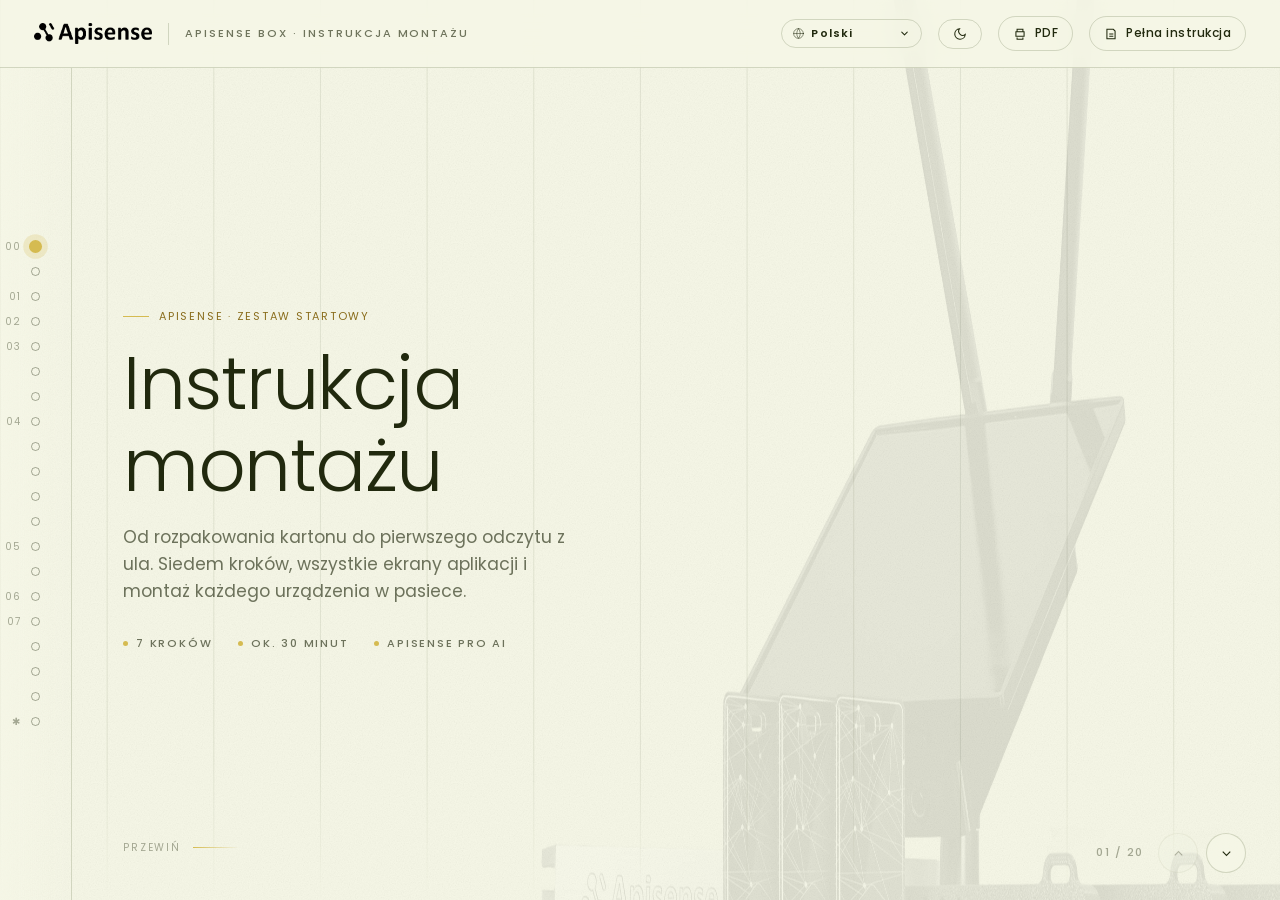
==== commit fd3594f6: "fix(assembly): kolumna etykiet .micro rośnie do treści; ≤ zastąpione tekstem (#71, #72) Oba znalezis" ====
--- a/docs/assembly/index.html
+++ b/docs/assembly/index.html
@@ -620,6 +620,13 @@
   margin: 0;
   padding: 0;
   border-top: 1px solid var(--rule);
+  /* Rozmiar czcionki stoi na liście, nie na wierszu, choć widać go dopiero na
+     wierszu. Szerokość kolumny etykiet jest podana w `em`, a przy subgridzie
+     (niżej) tor należy do listy — gdyby lista i wiersz miały różne `font-size`,
+     ten sam zapis `6.2em` znaczyłby co innego w każdym z nich. Trzymanie
+     rozmiaru w jednym miejscu sprawia, że nie może się rozjechać; dotyczy to
+     także @media print, gdzie zjeżdża do 10px. */
+  font-size: .93rem;
 }
 .micro li {
   display: grid;
@@ -627,7 +634,6 @@
   gap: 12px;
   padding: 11px 0;
   border-bottom: 1px solid var(--rule);
-  font-size: .93rem;
   color: var(--ink-2);
 }
 .micro b {
@@ -641,6 +647,35 @@
   font-variant-numeric: tabular-nums;
 }
 .micro em { font-style: normal; color: var(--ink); font-weight: 600; }
+
+/* Kolumna etykiet była dobrana pod osiem locale i przy dwudziestu przestała
+   wystarczać: „Senza batteria" (it) i „Χωρίς μπαταρία" (el) są na 360 px szersze
+   od swojego pola i wchodzą w odstęp. Nic nie wyjeżdża poza ekran — `nowrap`
+   sprawia, że etykieta po prostu zjada gap — ale robi się ciasno.
+
+   Sztywne `6.2em` stało tu nie z lenistwa: każdy <li> jest osobnym gridem, więc
+   samo `max-content` dałoby każdemu wierszowi własną szerokość kolumny i lista
+   przestałaby być wyrównana. Subgrid znosi tę sprzeczność — tor kolumny należy
+   do listy, rośnie do najdłuższej etykiety w całej liście, a wiersze go tylko
+   współdzielą. `minmax(6.2em, …)` pilnuje, żeby w osiemnastu pozostałych locale
+   nie zmieniło się nic.
+
+   Pod @supports, bo `grid-template-columns: subgrid` w przeglądarce bez subgrid
+   jest deklaracją nieprawidłową: zostałaby odrzucona, a `.micro li` zostałoby
+   z samym `display: grid` i zwinęło się do jednej kolumny. `column-gap` musi
+   stać także na liście — tory wylicza ona, więc gdyby liczyła je z zerowym
+   odstępem, a wiersze rysowały się z dwunastoma, kolumny by się rozjechały. */
+@supports (grid-template-columns: subgrid) {
+  .micro {
+    display: grid;
+    grid-template-columns: minmax(6.2em, max-content) 1fr;
+    column-gap: 12px;
+  }
+  .micro li {
+    grid-column: 1 / -1;
+    grid-template-columns: subgrid;
+  }
+}
 
 .note {
   margin: 20px 0 0;
@@ -1015,7 +1050,8 @@
   h1 { font-size: 34px; }
   h2 { font-size: 22px; }
   .lede { font-size: 11px; margin-bottom: 12px; }
-  .micro li { padding: 6px 0; font-size: 10px; }
+  .micro { font-size: 10px; }
+  .micro li { padding: 6px 0; }
   .note { margin-top: 12px; padding: 8px 10px; font-size: 9.5px; }
   .tag { margin-bottom: 10px; font-size: 9px; }
 
@@ -1578,7 +1614,7 @@
         <ul class="micro">
           <li><b>1–2 m</b><span lang="pl">Nad ziemią — niżej panel może nie zebrać dość światła, zwłaszcza zimą.</span><span lang="en">Above the ground — any lower and the panel may not gather enough light, especially in winter.</span><span lang="de">Über dem Boden — tiefer bekommt das Panel womöglich zu wenig Licht, vor allem im Winter.</span><span lang="fr">Au-dessus du sol : plus bas, le panneau risque de manquer de lumière, surtout en hiver.</span><span lang="es">Sobre el suelo: más abajo, el panel puede no captar luz suficiente, sobre todo en invierno.</span><span lang="it">Da terra: più in basso il pannello rischia di non raccogliere luce a sufficienza, soprattutto d'inverno.</span><span lang="no">Over bakken — lavere kan panelet få for lite lys, særlig om vinteren.</span><span lang="tr">Zeminden yukarıda — daha alçakta panel, özellikle kışın yeterli ışığı toplayamayabilir.</span><span lang="cs">Nad zemí — níž nemusí panel nasbírat dost světla, hlavně v zimě.</span><span lang="sk">Nad zemou — nižšie nemusí panel zachytiť dosť svetla, najmä v zime.</span><span lang="hu">A talaj felett — lejjebb a napelem nem biztos, hogy elég fényt gyűjt, különösen télen.</span><span lang="hr">Iznad tla — niže panel možda neće skupiti dovoljno svjetla, osobito zimi.</span><span lang="ro">Deasupra solului — mai jos, panoul poate să nu adune destulă lumină, mai ales iarna.</span><span lang="fi">Maanpinnasta — matalammalla paneeli ei ehkä kerää riittävästi valoa, etenkään talvella.</span><span lang="nl">Boven de grond — lager vangt het paneel mogelijk te weinig licht op, vooral in de winter.</span><span lang="sv">Över marken — lägre kan panelen få för lite ljus, särskilt på vintern.</span><span lang="da">Over jorden — lavere kan panelet få for lidt lys, især om vinteren.</span><span lang="el">Πάνω από το έδαφος — χαμηλότερα το πάνελ μπορεί να μη συγκεντρώνει αρκετό φως, ιδίως τον χειμώνα.</span><span lang="pt">Acima do solo: mais baixo, o painel pode não captar luz suficiente, principalmente no inverno.</span><span lang="ar">فوق سطح الأرض — وأقل من ذلك قد لا تجمع اللوحة ضوءًا كافيًا، خاصة في الشتاء.</span></li>
           <li><b>30–50°</b><span lang="pl">Nachylenie względem poziomu (min. 20°), panelem w stronę słońca, bez zacienienia.</span><span lang="en">Tilt from horizontal (min. 20°), panel facing the sun, never shaded.</span><span lang="de">Neigung zur Waagerechten (mind. 20°), Panel zur Sonne, nie beschattet.</span><span lang="fr">Inclinaison par rapport à l'horizontale (20° min.), panneau face au soleil, jamais à l'ombre.</span><span lang="es">Inclinación respecto a la horizontal (mín. 20°), panel orientado al sol, nunca a la sombra.</span><span lang="it">Inclinazione rispetto all'orizzontale (min. 20°), pannello verso il sole, mai in ombra.</span><span lang="no">Helning fra vannrett (min. 20°), panelet mot sola, aldri i skygge.</span><span lang="tr">Yataya göre eğim (en az 20°), panel güneşe dönük, asla gölgede değil.</span><span lang="cs">Sklon vůči vodorovné rovině (min. 20°), panelem ke slunci, nikdy ve stínu.</span><span lang="sk">Sklon voči vodorovnej rovine (min. 20°), panelom k slnku, bez tienenia.</span><span lang="hu">Dőlésszög a vízszinteshez képest (min. 20°), a napelem a nap felé fordítva, soha nem árnyékban.</span><span lang="hr">Nagib u odnosu na vodoravnu ravninu (min. 20°), panel prema suncu, nikad u sjeni.</span><span lang="ro">Înclinare față de orizontală (min. 20°), panoul spre soare, niciodată la umbră.</span><span lang="fi">Kallistus vaakatasosta (väh. 20°), paneeli aurinkoa kohti, ei koskaan varjossa.</span><span lang="nl">Helling ten opzichte van horizontaal (min. 20°), paneel naar de zon, nooit in de schaduw.</span><span lang="sv">Lutning från vågrätt (minst 20°), panelen mot solen, aldrig i skugga.</span><span lang="da">Hældning i forhold til vandret (min. 20°), panelet mod solen, aldrig i skygge.</span><span lang="el">Κλίση ως προς το οριζόντιο επίπεδο (τουλάχιστον 20°), με το πάνελ προς τον ήλιο, χωρίς σκίαση.</span><span lang="pt">Inclinação em relação à horizontal (mín. 20°), painel voltado para o sol, nunca na sombra.</span><span lang="ar">الميل عن المستوى الأفقي (20° كحد أدنى)، واللوحة باتجاه الشمس، بلا تظليل.</span></li>
-          <li><b>≤ 35 m</b><span lang="pl">Od najdalszego ula z VitalSensorem lub Scale — to zasięg BLE.</span><span lang="en">From the furthest hive with a VitalSensor or Scale — that is the BLE range.</span><span lang="de">Vom entferntesten Stock mit VitalSensor oder Scale — das ist die BLE-Reichweite.</span><span lang="fr">Depuis la ruche la plus éloignée équipée d'un VitalSensor ou d'une Scale : c'est la portée BLE.</span><span lang="es">Desde la colmena más lejana con VitalSensor o Scale: es el alcance BLE.</span><span lang="it">Dall'arnia più lontana con VitalSensor o Scale: è questa la portata BLE.</span><span lang="no">Fra den fjerneste bikuben med VitalSensor eller Scale — det er BLE-rekkevidden.</span><span lang="tr">VitalSensor veya Scale bulunan en uzak kovandan — BLE menzili budur.</span><span lang="cs">Od nejvzdálenějšího úlu s VitalSensorem nebo Scale — to je dosah BLE.</span><span lang="sk">Od najvzdialenejšieho úľa s VitalSensorom alebo Scale — to je dosah BLE.</span><span lang="hu">A legtávolabbi kaptártól, amelyben VitalSensor vagy Scale van — ez a BLE hatótávolsága.</span><span lang="hr">Od najudaljenije košnice s VitalSensorom ili Scale — to je domet BLE-a.</span><span lang="ro">De la cel mai îndepărtat stup cu VitalSensor sau Scale — aceasta este raza de acțiune BLE.</span><span lang="fi">Kauimmaisesta pesästä, jossa on VitalSensor tai Scale — se on BLE-kantama.</span><span lang="nl">Vanaf de verste kast met een VitalSensor of Scale — dat is het BLE-bereik.</span><span lang="sv">Från den bikupa med VitalSensor eller Scale som ligger längst bort — det är BLE-räckvidden.</span><span lang="da">Fra det fjerneste bistade med VitalSensor eller Scale — det er BLE-rækkevidden.</span><span lang="el">Από την πιο απομακρυσμένη κυψέλη με VitalSensor ή Scale — τόση είναι η εμβέλεια BLE.</span><span lang="pt">Da colmeia mais distante com VitalSensor ou Scale: é esse o alcance do BLE.</span><span lang="ar">من أبعد خلية فيها VitalSensor أو Scale — هذا هو مدى BLE.</span></li>
+          <li><b><span lang="pl">do 35 m</span><span lang="en">up to 35 m</span><span lang="de">bis 35 m</span><span lang="fr">jusqu'à 35 m</span><span lang="es">hasta 35 m</span><span lang="it">fino a 35 m</span><span lang="no">inntil 35 m</span><span lang="tr">en fazla 35 m</span><span lang="cs">do 35 m</span><span lang="sk">do 35 m</span><span lang="hu">legfeljebb 35 m</span><span lang="hr">do 35 m</span><span lang="ro">până la 35 m</span><span lang="fi">enintään 35 m</span><span lang="nl">tot 35 m</span><span lang="sv">upp till 35 m</span><span lang="da">op til 35 m</span><span lang="pt">até 35 m</span><span lang="el">έως 35 m</span><span lang="ar">حتى 35 m</span></b><span lang="pl">Od najdalszego ula z VitalSensorem lub Scale — to zasięg BLE.</span><span lang="en">From the furthest hive with a VitalSensor or Scale — that is the BLE range.</span><span lang="de">Vom entferntesten Stock mit VitalSensor oder Scale — das ist die BLE-Reichweite.</span><span lang="fr">Depuis la ruche la plus éloignée équipée d'un VitalSensor ou d'une Scale : c'est la portée BLE.</span><span lang="es">Desde la colmena más lejana con VitalSensor o Scale: es el alcance BLE.</span><span lang="it">Dall'arnia più lontana con VitalSensor o Scale: è questa la portata BLE.</span><span lang="no">Fra den fjerneste bikuben med VitalSensor eller Scale — det er BLE-rekkevidden.</span><span lang="tr">VitalSensor veya Scale bulunan en uzak kovandan — BLE menzili budur.</span><span lang="cs">Od nejvzdálenějšího úlu s VitalSensorem nebo Scale — to je dosah BLE.</span><span lang="sk">Od najvzdialenejšieho úľa s VitalSensorom alebo Scale — to je dosah BLE.</span><span lang="hu">A legtávolabbi kaptártól, amelyben VitalSensor vagy Scale van — ez a BLE hatótávolsága.</span><span lang="hr">Od najudaljenije košnice s VitalSensorom ili Scale — to je domet BLE-a.</span><span lang="ro">De la cel mai îndepărtat stup cu VitalSensor sau Scale — aceasta este raza de acțiune BLE.</span><span lang="fi">Kauimmaisesta pesästä, jossa on VitalSensor tai Scale — se on BLE-kantama.</span><span lang="nl">Vanaf de verste kast met een VitalSensor of Scale — dat is het BLE-bereik.</span><span lang="sv">Från den bikupa med VitalSensor eller Scale som ligger längst bort — det är BLE-räckvidden.</span><span lang="da">Fra det fjerneste bistade med VitalSensor eller Scale — det er BLE-rækkevidden.</span><span lang="el">Από την πιο απομακρυσμένη κυψέλη με VitalSensor ή Scale — τόση είναι η εμβέλεια BLE.</span><span lang="pt">Da colmeia mais distante com VitalSensor ou Scale: é esse o alcance do BLE.</span><span lang="ar">من أبعد خلية فيها VitalSensor أو Scale — هذا هو مدى BLE.</span></li>
           <li><b><span lang="pl">Anteny</span><span lang="en">Antennas</span><span lang="de">Antennen</span><span lang="fr">Antennes</span><span lang="es">Antenas</span><span lang="it">Antenne</span><span lang="no">Antenner</span><span lang="tr">Antenler</span><span lang="cs">Antény</span><span lang="sk">Antény</span><span lang="hu">Antennák</span><span lang="hr">Antene</span><span lang="ro">Antene</span><span lang="fi">Antennit</span><span lang="nl">Antennes</span><span lang="sv">Antenner</span><span lang="da">Antenner</span><span lang="el">Κεραίες</span><span lang="pt">Antenas</span><span lang="ar">الهوائيات</span></b><span lang="pl">Skierowane <em>pionowo do góry</em> — BLE i LTE mają różne złącza, nie da się ich pomylić.</span><span lang="en">Pointing <em>vertically upwards</em> — BLE and LTE use different connectors and cannot be swapped.</span><span lang="de"><em>Senkrecht nach oben</em> ausgerichtet — BLE und LTE haben unterschiedliche Anschlüsse und lassen sich nicht vertauschen.</span><span lang="fr">Orientées <em>verticalement vers le haut</em> : BLE et LTE ont des connecteurs différents, impossible de les intervertir.</span><span lang="es">Orientadas <em>verticalmente hacia arriba</em>: BLE y LTE usan conectores distintos, no se pueden confundir.</span><span lang="it">Orientate <em>verticalmente verso l'alto</em>: BLE e LTE hanno connettori diversi, non si possono scambiare.</span><span lang="no">Rettet <em>loddrett oppover</em> — BLE og LTE har ulike kontakter og kan ikke forveksles.</span><span lang="tr"><em>Dikey olarak yukarı</em> bakacak şekilde — BLE ve LTE farklı konektörler kullanır, karıştırılamaz.</span><span lang="cs">Směřují <em>svisle vzhůru</em> — BLE a LTE mají různé konektory, nelze je zaměnit.</span><span lang="sk">Smerujú <em>zvisle nahor</em> — BLE a LTE majú rôzne konektory, nedajú sa zameniť.</span><span lang="hu"><em>Függőlegesen felfelé</em> állnak — a BLE és az LTE csatlakozója eltérő, nem lehet felcserélni őket.</span><span lang="hr">Usmjerene <em>okomito prema gore</em> — BLE i LTE imaju različite priključke i ne mogu se zamijeniti.</span><span lang="ro">Orientate <em>vertical, în sus</em> — BLE și LTE au conectori diferiți, nu pot fi confundate.</span><span lang="fi">Suunnattu <em>pystysuoraan ylöspäin</em> — BLE- ja LTE-liittimet ovat erilaiset, joten niitä ei voi sekoittaa.</span><span lang="nl">Gericht <em>verticaal omhoog</em> — BLE en LTE hebben verschillende connectoren en kunnen niet worden verwisseld.</span><span lang="sv">Riktade <em>lodrätt uppåt</em> — BLE och LTE har olika kontakter och kan inte förväxlas.</span><span lang="da">Vendt <em>lodret opad</em> — BLE og LTE har forskellige stik og kan ikke forveksles.</span><span lang="el">Στραμμένες <em>κατακόρυφα προς τα πάνω</em> — το BLE και το LTE έχουν διαφορετικούς συνδέσμους και δεν μπερδεύονται.</span><span lang="pt">Voltadas <em>verticalmente para cima</em>: BLE e LTE usam conectores diferentes, não há como trocá-los.</span><span lang="ar">موجّهة <em>عموديًا إلى الأعلى</em> — يستخدم BLE وLTE موصّلين مختلفين، فلا يمكن الخلط بينهما.</span></li>
         </ul>
         <p class="note">
@@ -1611,7 +1647,7 @@
           <li><b>01</b><span lang="pl">Ustaw uruchomioną Scale na stabilnym, równym podłożu, <em>prostopadle do ramek</em> w ulu.</span><span lang="en">Put the powered Scale on firm, level ground, <em>perpendicular to the frames</em> in the hive.</span><span lang="de">Stelle die eingeschaltete Scale auf festen, ebenen Untergrund, <em>quer zu den Rähmchen</em> im Stock.</span><span lang="fr">Posez la Scale allumée sur un sol stable et plat, <em>perpendiculairement aux cadres</em> de la ruche.</span><span lang="es">Coloca el Scale encendido sobre un suelo firme y nivelado, <em>perpendicular a los cuadros</em> de la colmena.</span><span lang="it">Appoggia la Scale accesa su un terreno stabile e in piano, <em>perpendicolarmente ai telaini</em> dell'arnia.</span><span lang="no">Plasser den påslåtte Scale på et fast og jevnt underlag, <em>på tvers av rammene</em> i bikuben.</span><span lang="tr">Çalışır durumdaki Scale'i sağlam ve düz bir zemine, kovandaki <em>çerçevelere dik</em> olacak şekilde yerleştirin.</span><span lang="cs">Postavte zapnutou Scale na pevný a rovný podklad, <em>kolmo k rámkům</em> v úlu.</span><span lang="sk">Zapnuté zariadenie Scale polož na pevný, rovný podklad, <em>kolmo na rámiky</em> v úli.</span><span lang="hu">Állítsd a bekapcsolt Scale-t szilárd, vízszintes talajra, <em>a kaptár kereteire merőlegesen</em>.</span><span lang="hr">Uključenu Scale postavite na čvrstu i ravnu podlogu, <em>okomito na okvire</em> u košnici.</span><span lang="ro">Așezați Scale-ul pornit pe un teren ferm și plan, <em>perpendicular pe ramele</em> din stup.</span><span lang="fi">Aseta käynnistetty Scale tukevalle ja tasaiselle alustalle <em>kohtisuoraan pesän kehiä vasten</em>.</span><span lang="nl">Zet de ingeschakelde Scale op een stevige, vlakke ondergrond, <em>haaks op de ramen</em> in de kast.</span><span lang="sv">Ställ den påslagna Scale på ett stadigt och plant underlag, <em>vinkelrätt mot ramarna</em> i bikupan.</span><span lang="da">Stil den tændte Scale på et fast, plant underlag, <em>vinkelret på rammerne</em> i bistadet.</span><span lang="el">Τοποθετήστε το ενεργοποιημένο Scale σε σταθερό, επίπεδο έδαφος, <em>κάθετα προς τα πλαίσια</em> της κυψέλης.</span><span lang="pt">Apoie o Scale ligado em solo firme e nivelado, <em>perpendicular aos quadros</em> da colmeia.</span><span lang="ar">ضع Scale بعد تشغيله على أرض ثابتة ومستوية، <em>عموديًا على الأُطر</em> داخل الخلية.</span></li>
           <li><b>02</b><span lang="pl">Ułóż drewnianą kantówkę równolegle do Scale, w takiej odległości, żeby ciężar ula rozłożył się równomiernie.</span><span lang="en">Lay the wooden bar parallel to the Scale, spaced so the hive weight is spread evenly.</span><span lang="de">Lege das Kantholz parallel zur Scale, so weit entfernt, dass sich das Gewicht des Stocks gleichmäßig verteilt.</span><span lang="fr">Disposez le tasseau parallèlement à la Scale, à une distance telle que le poids de la ruche se répartisse uniformément.</span><span lang="es">Coloca el listón de madera paralelo al Scale, a una distancia tal que el peso de la colmena se reparta de forma uniforme.</span><span lang="it">Disponi il listello di legno parallelo alla Scale, a una distanza tale che il peso dell'arnia si distribuisca uniformemente.</span><span lang="no">Legg trelekten parallelt med Scale, med så stor avstand at vekten av bikuben fordeles jevnt.</span><span lang="tr">Ahşap çıtayı Scale'e paralel olarak, kovanın ağırlığı eşit dağılacak bir mesafede yerleştirin.</span><span lang="cs">Dřevěný hranol položte rovnoběžně se Scale tak daleko, aby se hmotnost úlu rozložila rovnoměrně.</span><span lang="sk">Drevený hranol ulož rovnobežne so Scale, v takej vzdialenosti, aby sa hmotnosť úľa rozložila rovnomerne.</span><span lang="hu">Fektesd a falécet a Scale-lel párhuzamosan, olyan távolságra, hogy a kaptár súlya egyenletesen oszoljon el.</span><span lang="hr">Drvenu letvu položite usporedno sa Scale, na takvoj udaljenosti da se težina košnice rasporedi ravnomjerno.</span><span lang="ro">Așezați bara de lemn paralel cu Scale, la o distanță la care greutatea stupului se distribuie uniform.</span><span lang="fi">Aseta puuparru Scalen suuntaisesti niin etäälle, että pesän paino jakautuu tasaisesti.</span><span lang="nl">Leg de houten balk parallel aan de Scale, op zo'n afstand dat het gewicht van de kast gelijkmatig wordt verdeeld.</span><span lang="sv">Lägg träregeln parallellt med Scale, på ett sådant avstånd att bikupans vikt fördelas jämnt.</span><span lang="da">Læg trælægten parallelt med Scale, med en afstand, der fordeler bistadets vægt jævnt.</span><span lang="el">Βάλτε την ξύλινη δοκό παράλληλα προς το Scale, σε τέτοια απόσταση ώστε το βάρος της κυψέλης να κατανέμεται ομοιόμορφα.</span><span lang="pt">Coloque o sarrafo de madeira paralelo ao Scale, a uma distância que distribua o peso da colmeia de forma uniforme.</span><span lang="ar">ضع العارضة الخشبية موازيةً لـScale، على مسافة تجعل وزن الخلية يتوزع بالتساوي.</span></li>
           <li><b>03</b><span lang="pl">Postaw ul na konstrukcji i sprawdź, że obciążenie nadal rozkłada się równo.</span><span lang="en">Set the hive on the structure and check the load is still spread evenly.</span><span lang="de">Setze den Stock auf die Konstruktion und prüfe, ob die Last weiterhin gleichmäßig verteilt ist.</span><span lang="fr">Posez la ruche sur la structure et vérifiez que la charge reste bien répartie.</span><span lang="es">Pon la colmena sobre la estructura y comprueba que la carga sigue repartida uniformemente.</span><span lang="it">Appoggia l'arnia sulla struttura e verifica che il carico resti distribuito in modo uniforme.</span><span lang="no">Sett bikuben på konstruksjonen og kontroller at belastningen fortsatt fordeler seg jevnt.</span><span lang="tr">Kovanı bu yapının üzerine koyun ve yükün hâlâ eşit dağıldığını kontrol edin.</span><span lang="cs">Postavte úl na konstrukci a zkontrolujte, že se zatížení stále rozkládá rovnoměrně.</span><span lang="sk">Postav úľ na konštrukciu a skontroluj, či sa zaťaženie stále rozkladá rovnomerne.</span><span lang="hu">Helyezd a kaptárt a szerkezetre, és ellenőrizd, hogy a terhelés továbbra is egyenletesen oszlik el.</span><span lang="hr">Postavite košnicu na konstrukciju i provjerite raspoređuje li se opterećenje i dalje ravnomjerno.</span><span lang="ro">Puneți stupul pe structură și verificați dacă sarcina rămâne distribuită uniform.</span><span lang="fi">Nosta pesä rakenteen päälle ja tarkista, että kuorma jakautuu edelleen tasaisesti.</span><span lang="nl">Zet de kast op de constructie en controleer of de belasting nog steeds gelijkmatig verdeeld is.</span><span lang="sv">Ställ bikupan på konstruktionen och kontrollera att lasten fortfarande fördelas jämnt.</span><span lang="da">Sæt bistadet på konstruktionen, og kontrollér, at belastningen stadig fordeler sig jævnt.</span><span lang="el">Ακουμπήστε την κυψέλη στην κατασκευή και ελέγξτε ότι το φορτίο εξακολουθεί να κατανέμεται ομοιόμορφα.</span><span lang="pt">Coloque a colmeia sobre a estrutura e verifique se a carga continua distribuída de forma uniforme.</span><span lang="ar">ضع الخلية على الهيكل وتأكّد من أن الحمل ما زال موزعًا بالتساوي.</span></li>
-          <li><b>≤ 35 m</b><span lang="pl">Od Huba, bez przeszkód tłumiących sygnał BLE.</span><span lang="en">From the Hub, with nothing blocking the BLE signal.</span><span lang="de">Vom Hub, ohne Hindernisse, die das BLE-Signal dämpfen.</span><span lang="fr">Depuis le Hub, sans obstacle atténuant le signal BLE.</span><span lang="es">Desde el Hub, sin obstáculos que atenúen la señal BLE.</span><span lang="it">Dall'Hub, senza ostacoli che attenuino il segnale BLE.</span><span lang="no">Fra Hub, uten hindringer som demper BLE-signalet.</span><span lang="tr">Hub'dan, BLE sinyalini engelleyen bir şey olmadan.</span><span lang="cs">Od Hubu, bez překážek tlumících signál BLE.</span><span lang="sk">Od Hubu, bez prekážok tlmiacich signál BLE.</span><span lang="hu">A Hub-tól, a BLE-jelet gyengítő akadályok nélkül.</span><span lang="hr">Od Huba, bez prepreka koje prigušuju BLE signal.</span><span lang="ro">De la Hub, fără obstacole care să atenueze semnalul BLE.</span><span lang="fi">Hubista, ilman BLE-signaalia vaimentavia esteitä.</span><span lang="nl">Vanaf de Hub, zonder obstakels die het BLE-signaal dempen.</span><span lang="sv">Från Hub, utan hinder som dämpar BLE-signalen.</span><span lang="da">Fra Hub, uden forhindringer, der dæmper BLE-signalet.</span><span lang="el">Από το Hub, χωρίς εμπόδια που εξασθενούν το σήμα BLE.</span><span lang="pt">Do Hub, sem obstáculos que atenuem o sinal BLE.</span><span lang="ar">من الـ Hub، دون أي عائق يحجب إشارة BLE.</span></li>
+          <li><b><span lang="pl">do 35 m</span><span lang="en">up to 35 m</span><span lang="de">bis 35 m</span><span lang="fr">jusqu'à 35 m</span><span lang="es">hasta 35 m</span><span lang="it">fino a 35 m</span><span lang="no">inntil 35 m</span><span lang="tr">en fazla 35 m</span><span lang="cs">do 35 m</span><span lang="sk">do 35 m</span><span lang="hu">legfeljebb 35 m</span><span lang="hr">do 35 m</span><span lang="ro">până la 35 m</span><span lang="fi">enintään 35 m</span><span lang="nl">tot 35 m</span><span lang="sv">upp till 35 m</span><span lang="da">op til 35 m</span><span lang="pt">até 35 m</span><span lang="el">έως 35 m</span><span lang="ar">حتى 35 m</span></b><span lang="pl">Od Huba, bez przeszkód tłumiących sygnał BLE.</span><span lang="en">From the Hub, with nothing blocking the BLE signal.</span><span lang="de">Vom Hub, ohne Hindernisse, die das BLE-Signal dämpfen.</span><span lang="fr">Depuis le Hub, sans obstacle atténuant le signal BLE.</span><span lang="es">Desde el Hub, sin obstáculos que atenúen la señal BLE.</span><span lang="it">Dall'Hub, senza ostacoli che attenuino il segnale BLE.</span><span lang="no">Fra Hub, uten hindringer som demper BLE-signalet.</span><span lang="tr">Hub'dan, BLE sinyalini engelleyen bir şey olmadan.</span><span lang="cs">Od Hubu, bez překážek tlumících signál BLE.</span><span lang="sk">Od Hubu, bez prekážok tlmiacich signál BLE.</span><span lang="hu">A Hub-tól, a BLE-jelet gyengítő akadályok nélkül.</span><span lang="hr">Od Huba, bez prepreka koje prigušuju BLE signal.</span><span lang="ro">De la Hub, fără obstacole care să atenueze semnalul BLE.</span><span lang="fi">Hubista, ilman BLE-signaalia vaimentavia esteitä.</span><span lang="nl">Vanaf de Hub, zonder obstakels die het BLE-signaal dempen.</span><span lang="sv">Från Hub, utan hinder som dämpar BLE-signalen.</span><span lang="da">Fra Hub, uden forhindringer, der dæmper BLE-signalet.</span><span lang="el">Από το Hub, χωρίς εμπόδια που εξασθενούν το σήμα BLE.</span><span lang="pt">Do Hub, sem obstáculos que atenuem o sinal BLE.</span><span lang="ar">من الـ Hub، دون أي عائق يحجب إشارة BLE.</span></li>
         </ul>
       </div>
       <div class="col col--fig">
@@ -1646,7 +1682,7 @@
           <li><b>01</b><span lang="pl">Osadź uruchomiony VitalSensor na <em>centralnej ramce</em> (w kłębie), stabilnie, tak żeby się nie przemieszczał.</span><span lang="en">Fix the powered VitalSensor to the <em>central frame</em> (in the cluster), firmly enough that it cannot shift.</span><span lang="de">Befestige den eingeschalteten VitalSensor am <em>mittleren Rähmchen</em> (im Bienensitz), fest genug, dass er nicht verrutscht.</span><span lang="fr">Fixez le VitalSensor allumé sur le <em>cadre central</em> (dans la grappe), assez fermement pour qu'il ne bouge pas.</span><span lang="es">Fija el VitalSensor encendido en el <em>cuadro central</em> (en la piña), con firmeza suficiente para que no se mueva.</span><span lang="it">Fissa il VitalSensor acceso al <em>telaino centrale</em> (nel glomere), in modo stabile perché non si sposti.</span><span lang="no">Fest den påslåtte VitalSensor på <em>midtrammen</em> (i klasen), så stødig at den ikke kan forskyve seg.</span><span lang="tr">Çalışır durumdaki VitalSensor'ü <em>merkezi çerçeveye</em> (arı salkımının içine), yerinden oynamayacak kadar sağlam biçimde takın.</span><span lang="cs">Zapnutý VitalSensor upevněte na <em>středový rámek</em> (v chomáči) tak pevně, aby se nemohl posunout.</span><span lang="sk">Zapnutý VitalSensor upevni na <em>stredný rámik</em> (v chumáči) tak pevne, aby sa nepohyboval.</span><span lang="hu">Rögzítsd a bekapcsolt VitalSensor-t a <em>központi keretre</em> (a méhfürtben), olyan stabilan, hogy ne mozdulhasson el.</span><span lang="hr">Uključeni VitalSensor pričvrstite na <em>središnji okvir</em> (u klupku), dovoljno čvrsto da se ne može pomaknuti.</span><span lang="ro">Fixați VitalSensorul pornit pe <em>rama centrală</em> (în ghem), suficient de ferm cât să nu se deplaseze.</span><span lang="fi">Kiinnitä käynnistetty VitalSensor <em>keskimmäiseen kehään</em> (mehiläispallon kohdalle) niin tukevasti, ettei se pääse liikkumaan.</span><span lang="nl">Bevestig de ingeschakelde VitalSensor aan het <em>middelste raam</em> (in de bijentros), stevig genoeg dat hij niet kan verschuiven.</span><span lang="sv">Fäst den påslagna VitalSensor på <em>mittramen</em> (i biklotet), så stadigt att den inte kan förskjutas.</span><span lang="da">Sæt den tændte VitalSensor fast på <em>midterrammen</em> (i klyngen), så stabilt, at den ikke kan flytte sig.</span><span lang="el">Στερεώστε το ενεργοποιημένο VitalSensor στο <em>κεντρικό πλαίσιο</em> (μέσα στο μελίσσι), σταθερά ώστε να μη μετακινείται.</span><span lang="pt">Fixe o VitalSensor ligado no <em>quadro central</em> (no cacho), com firmeza suficiente para que ele não se desloque.</span><span lang="ar">ثبّت VitalSensor بعد تشغيله على <em>الإطار المركزي</em> (داخل الكتلة)، بإحكام يمنعه من الانزياح.</span></li>
           <li><b>02</b><span lang="pl">Zamontuj go <em>pionowo</em> — naklejka z kodem QR ma być widoczna od góry po włożeniu ramki.</span><span lang="en">Mount it <em>vertically</em> — the QR sticker must stay visible from above once the frame is in.</span><span lang="de">Montiere ihn <em>senkrecht</em> — der QR-Aufkleber muss nach dem Einhängen von oben sichtbar bleiben.</span><span lang="fr">Montez-le <em>verticalement</em> : l'autocollant QR doit rester visible du dessus une fois le cadre en place.</span><span lang="es">Móntalo <em>verticalmente</em>: la pegatina con el código QR debe quedar visible desde arriba una vez colocado el cuadro.</span><span lang="it">Montalo <em>verticalmente</em>: dopo aver inserito il telaino l'adesivo con il codice QR deve restare visibile dall'alto.</span><span lang="no">Monter den <em>loddrett</em> — klistremerket med QR-koden skal være synlig ovenfra når rammen er satt inn.</span><span lang="tr">Sensörü <em>dikey</em> olarak takın — çerçeve yerleştirildikten sonra QR etiketi yukarıdan görünür kalmalıdır.</span><span lang="cs">Namontujte ho <em>svisle</em> — samolepka s QR kódem musí po vložení rámku zůstat viditelná shora.</span><span lang="sk">Namontuj ho <em>zvisle</em> — po vložení rámika musí nálepka s QR kódom zostať viditeľná zhora.</span><span lang="hu"><em>Függőlegesen</em> szereld fel — a QR-kódos matricának felülről láthatónak kell maradnia, miután a keret a helyére kerül.</span><span lang="hr">Montirajte ga <em>okomito</em> — kad okvir uđe unutra, naljepnica s QR kodom mora ostati vidljiva odozgo.</span><span lang="ro">Montați-l <em>vertical</em> — autocolantul cu codul QR trebuie să rămână vizibil de sus după ce introduceți rama.</span><span lang="fi">Asenna se <em>pystysuoraan</em> — QR-tarran täytyy näkyä ylhäältä, kun kehä on paikallaan.</span><span lang="nl">Monteer hem <em>verticaal</em> — de QR-sticker moet van bovenaf zichtbaar blijven als het raam erin hangt.</span><span lang="sv">Montera den <em>lodrätt</em> — QR-dekalen ska vara synlig uppifrån när ramen är på plats.</span><span lang="da">Montér den <em>lodret</em> — klistermærket med QR-koden skal være synligt oppefra, når rammen er sat i.</span><span lang="el">Τοποθετήστε το <em>κατακόρυφα</em> — το αυτοκόλλητο με τον κωδικό QR πρέπει να παραμένει ορατό από πάνω μετά την τοποθέτηση του πλαισίου.</span><span lang="pt">Monte-o <em>na vertical</em>: depois de inserir o quadro, o adesivo com o código QR precisa continuar visível por cima.</span><span lang="ar">ركّبه <em>عموديًا</em> — يجب أن يبقى ملصق رمز QR مرئيًا من الأعلى بعد إدخال الإطار.</span></li>
           <li><b>03</b><span lang="pl">Włóż ramkę w środkową część korpusu gniazdowego, tak żeby nie zakłócać wentylacji.</span><span lang="en">Slide the frame into the middle of the brood body, without obstructing ventilation.</span><span lang="de">Hänge das Rähmchen in die Mitte des Brutraums, ohne die Belüftung zu behindern.</span><span lang="fr">Insérez le cadre au milieu du corps de couvain, sans gêner la ventilation.</span><span lang="es">Introduce el cuadro en la parte central de la cámara de cría, sin obstruir la ventilación.</span><span lang="it">Inserisci il telaino al centro del nido, senza ostacolare la ventilazione.</span><span lang="no">Skyv rammen inn midt i yngelrommet, uten å hindre ventilasjonen.</span><span lang="tr">Çerçeveyi, havalandırmayı engellemeden kuluçka katının ortasına yerleştirin.</span><span lang="cs">Zasuňte rámek doprostřed plodiště tak, abyste nebránili ventilaci.</span><span lang="sk">Rámik zasuň do strednej časti plodiska tak, aby neobmedzoval vetranie.</span><span lang="hu">Told be a keretet a fészek közepébe úgy, hogy ne akadályozd a szellőzést.</span><span lang="hr">Okvir umetnite u sredinu plodišta, bez ometanja ventilacije.</span><span lang="ro">Introduceți rama în mijlocul corpului de cuib, fără să blocați ventilația.</span><span lang="fi">Työnnä kehä sikiöpesän keskelle niin, ettei ilmanvaihto esty.</span><span lang="nl">Hang het raam in het midden van de broedkamer, zonder de ventilatie te belemmeren.</span><span lang="sv">Skjut in ramen mitt i yngelrummet, utan att hindra ventilationen.</span><span lang="da">Skub rammen ind i midten af yngelrummet, uden at ventilationen hindres.</span><span lang="el">Περάστε το πλαίσιο στο μέσο του θαλάμου γονοφωλιάς, χωρίς να εμποδίζετε τον αερισμό.</span><span lang="pt">Insira o quadro no centro do ninho, sem obstruir a ventilação.</span><span lang="ar">أدخل الإطار في وسط صندوق الحضنة، دون إعاقة التهوية.</span></li>
-          <li><b>≤ 35 m</b><span lang="pl">Od Huba — zasięg BLE.</span><span lang="en">From the Hub — BLE range.</span><span lang="de">Vom Hub — BLE-Reichweite.</span><span lang="fr">Depuis le Hub : portée BLE.</span><span lang="es">Desde el Hub: alcance BLE.</span><span lang="it">Dall'Hub: portata BLE.</span><span lang="no">Fra Hub — BLE-rekkevidde.</span><span lang="tr">Hub'dan — BLE menzili.</span><span lang="cs">Od Hubu — dosah BLE.</span><span lang="sk">Od Hubu — dosah BLE.</span><span lang="hu">A Hub-tól — BLE-hatótávolság.</span><span lang="hr">Od Huba — domet BLE-a.</span><span lang="ro">De la Hub — raza de acțiune BLE.</span><span lang="fi">Hubista — BLE-kantama.</span><span lang="nl">Vanaf de Hub — BLE-bereik.</span><span lang="sv">Från Hub — BLE-räckvidd.</span><span lang="da">Fra Hub — BLE-rækkevidde.</span><span lang="el">Από το Hub — εμβέλεια BLE.</span><span lang="pt">Do Hub: alcance do BLE.</span><span lang="ar">من الـ Hub — مدى BLE.</span></li>
+          <li><b><span lang="pl">do 35 m</span><span lang="en">up to 35 m</span><span lang="de">bis 35 m</span><span lang="fr">jusqu'à 35 m</span><span lang="es">hasta 35 m</span><span lang="it">fino a 35 m</span><span lang="no">inntil 35 m</span><span lang="tr">en fazla 35 m</span><span lang="cs">do 35 m</span><span lang="sk">do 35 m</span><span lang="hu">legfeljebb 35 m</span><span lang="hr">do 35 m</span><span lang="ro">până la 35 m</span><span lang="fi">enintään 35 m</span><span lang="nl">tot 35 m</span><span lang="sv">upp till 35 m</span><span lang="da">op til 35 m</span><span lang="pt">até 35 m</span><span lang="el">έως 35 m</span><span lang="ar">حتى 35 m</span></b><span lang="pl">Od Huba — zasięg BLE.</span><span lang="en">From the Hub — BLE range.</span><span lang="de">Vom Hub — BLE-Reichweite.</span><span lang="fr">Depuis le Hub : portée BLE.</span><span lang="es">Desde el Hub: alcance BLE.</span><span lang="it">Dall'Hub: portata BLE.</span><span lang="no">Fra Hub — BLE-rekkevidde.</span><span lang="tr">Hub'dan — BLE menzili.</span><span lang="cs">Od Hubu — dosah BLE.</span><span lang="sk">Od Hubu — dosah BLE.</span><span lang="hu">A Hub-tól — BLE-hatótávolság.</span><span lang="hr">Od Huba — domet BLE-a.</span><span lang="ro">De la Hub — raza de acțiune BLE.</span><span lang="fi">Hubista — BLE-kantama.</span><span lang="nl">Vanaf de Hub — BLE-bereik.</span><span lang="sv">Från Hub — BLE-räckvidd.</span><span lang="da">Fra Hub — BLE-rækkevidde.</span><span lang="el">Από το Hub — εμβέλεια BLE.</span><span lang="pt">Do Hub: alcance do BLE.</span><span lang="ar">من الـ Hub — مدى BLE.</span></li>
         </ul>
       </div>
       <div class="col col--fig">
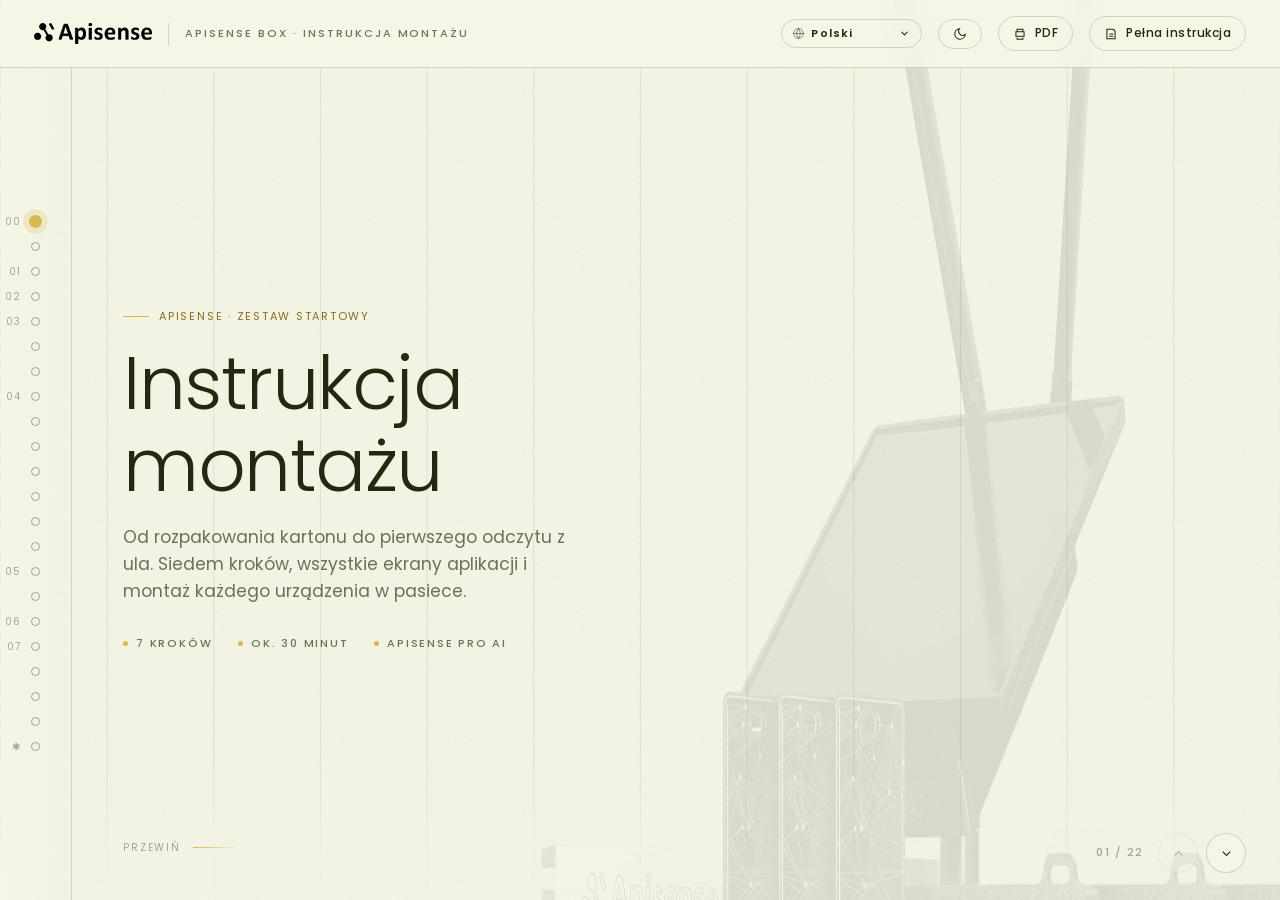
==== commit 82dea011: "docs(assembly): figury generowane ze zrzutów + mechanizm locale + audyt etykiet Wszystkie figury apl" ====
--- a/docs/assembly/index.html
+++ b/docs/assembly/index.html
@@ -1251,7 +1251,7 @@
       </div>
       <div class="col col--fig">
         <figure class="plate">
-          <img src="figs/step01-download.webp" width="763" height="741" loading="lazy"
+          <img src="figs/step01-download.svg" width="1556" height="1491" loading="lazy"
                alt="Dwa kody QR: do App Store i do Google Play.">
           <figcaption><span>01</span><span lang="pl">App Store · Google Play</span><span lang="en">App Store · Google Play</span><span lang="de">App Store · Google Play</span><span lang="fr">App Store · Google Play</span><span lang="es">App Store · Google Play</span><span lang="it">App Store · Google Play</span><span lang="no">App Store · Google Play</span><span lang="tr">App Store · Google Play</span><span lang="cs">App Store · Google Play</span><span lang="sk">App Store · Google Play</span><span lang="hu">App Store · Google Play</span><span lang="hr">App Store · Google Play</span><span lang="ro">App Store · Google Play</span><span lang="fi">App Store · Google Play</span><span lang="nl">App Store · Google Play</span><span lang="sv">App Store · Google Play</span><span lang="da">App Store · Google Play</span><span lang="el">App Store · Google Play</span><span lang="pt">App Store · Google Play</span><span lang="ar">App Store · Google Play</span></figcaption>
         </figure>
@@ -1267,19 +1267,19 @@
         <p class="tag"><span lang="pl">Krok 02</span><span lang="en">Step 02</span><span lang="de">Schritt 02</span><span lang="fr">Étape 02</span><span lang="es">Paso 02</span><span lang="it">Passo 02</span><span lang="no">Trinn 02</span><span lang="tr">Adım 02</span><span lang="cs">Krok 02</span><span lang="sk">Krok 02</span><span lang="hu">02. lépés</span><span lang="hr">Korak 02</span><span lang="ro">Pasul 02</span><span lang="fi">Vaihe 02</span><span lang="nl">Stap 02</span><span lang="sv">Steg 02</span><span lang="da">Trin 02</span><span lang="el">Βήμα 02</span><span lang="pt">Passo 02</span><span lang="ar">الخطوة 02</span></p>
         <h2><span lang="pl">Stwórz konto</span><span lang="en">Create an account</span><span lang="de">Konto erstellen</span><span lang="fr">Créez un compte</span><span lang="es">Crea una cuenta</span><span lang="it">Crea un account</span><span lang="no">Opprett konto</span><span lang="tr">Hesap oluşturun</span><span lang="cs">Vytvořte si účet</span><span lang="sk">Vytvor si konto</span><span lang="hu">Hozz létre fiókot</span><span lang="hr">Izradite račun</span><span lang="ro">Creați un cont</span><span lang="fi">Luo tili</span><span lang="nl">Account aanmaken</span><span lang="sv">Skapa ett konto</span><span lang="da">Opret konto</span><span lang="el">Δημιουργήστε λογαριασμό</span><span lang="pt">Crie uma conta</span><span lang="ar">أنشئ حسابًا</span></h2>
         <p class="lede">
-          <span lang="pl">Podaj nazwę użytkownika, adres e-mail i numer telefonu, a następnie naciśnij <b>Next</b>. Możesz też zarejestrować się kontem Google lub Apple.</span>
-          <span lang="en">Enter a username, e-mail address and mobile phone, then tap <b>Next</b>. You can also sign up with your Google or Apple account.</span><span lang="de">Gib Benutzernamen, E-Mail-Adresse und Telefonnummer ein und tippe auf <b>Next</b>. Du kannst dich auch mit deinem Google- oder Apple-Konto registrieren.</span><span lang="fr">Saisissez un nom d'utilisateur, une adresse e-mail et un numéro de téléphone, puis appuyez sur <b>Next</b>. Vous pouvez aussi vous inscrire avec un compte Google ou Apple.</span><span lang="es">Introduce un nombre de usuario, una dirección de correo y un número de teléfono, y pulsa <b>Next</b>. También puedes registrarte con tu cuenta de Google o de Apple.</span><span lang="it">Inserisci nome utente, indirizzo e-mail e numero di telefono, poi tocca <b>Next</b>. Puoi anche registrarti con un account Google o Apple.</span><span lang="no">Skriv inn brukernavn, e-postadresse og mobilnummer, og trykk deretter <b>Next</b>. Du kan også registrere deg med Google- eller Apple-kontoen din.</span><span lang="tr">Kullanıcı adı, e-posta adresi ve cep telefonu numarası girin, ardından <b>Next</b> düğmesine dokunun. Google veya Apple hesabınızla da kaydolabilirsiniz.</span><span lang="cs">Zadejte uživatelské jméno, e-mailovou adresu a číslo mobilního telefonu a pak klepněte na <b>Next</b>. Zaregistrovat se můžete také účtem Google nebo Apple.</span><span lang="sk">Zadaj používateľské meno, e-mailovú adresu a telefónne číslo a potom stlač <b>Next</b>. Zaregistrovať sa môžeš aj kontom Google alebo Apple.</span><span lang="hu">Add meg a felhasználóneved, az e-mail-címed és a mobilszámod, majd koppints a <b>Next</b> gombra. Google- vagy Apple-fiókkal is regisztrálhatsz.</span><span lang="hr">Unesite korisničko ime, adresu e-pošte i broj mobitela, a zatim dodirnite <b>Next</b>. Možete se registrirati i putem Google ili Apple računa.</span><span lang="ro">Introduceți un nume de utilizator, o adresă de e-mail și un număr de telefon, apoi apăsați <b>Next</b>. Vă puteți înregistra și cu contul Google sau Apple.</span><span lang="fi">Anna käyttäjätunnus, sähköpostiosoite ja matkapuhelinnumero ja napauta sitten <b>Next</b>. Voit myös rekisteröityä Google- tai Apple-tilillä.</span><span lang="nl">Vul een gebruikersnaam, e-mailadres en mobiel nummer in en tik op <b>Next</b>. Je kunt je ook aanmelden met je Google- of Apple-account.</span><span lang="sv">Ange användarnamn, e-postadress och mobilnummer, och tryck sedan på <b>Next</b>. Du kan också registrera dig med ditt Google- eller Apple-konto.</span><span lang="da">Indtast brugernavn, e-mailadresse og mobilnummer, og tryk derefter på <b>Next</b>. Du kan også tilmelde dig med din Google- eller Apple-konto.</span><span lang="el">Δώστε όνομα χρήστη, διεύθυνση e-mail και αριθμό κινητού και μετά πατήστε <b>Next</b>. Μπορείτε επίσης να εγγραφείτε με τον λογαριασμό σας Google ή Apple.</span><span lang="pt">Informe um nome de usuário, um endereço de e-mail e um número de celular; depois toque em <b>Next</b>. Você também pode se cadastrar com sua conta Google ou Apple.</span><span lang="ar">أدخل اسم المستخدم والبريد الإلكتروني ورقم الهاتف المحمول، ثم اضغط <b>Next</b>. يمكنك أيضًا التسجيل بحساب Google أو Apple.</span>
+          <span lang="pl">Wypełnij formularz rejestracji, zaznacz zgodę na regulamin i politykę prywatności, a potem naciśnij <b>Dalej</b>.</span><span lang="en">Fill in the sign-up form, tick the consent to the Terms of Service and Privacy Policy, then tap <b>Next</b>.</span><span lang="de">Fülle das Registrierungsformular aus, setze das Häkchen für Nutzungsbedingungen und Datenschutzerklärung und tippe dann auf <b>Weiter</b>.</span><span lang="fr">Remplissez le formulaire d'inscription, cochez l'acceptation des conditions d'utilisation et de la politique de confidentialité, puis appuyez sur <b>Suivant</b>.</span><span lang="es">Rellena el formulario de registro, marca la aceptación de los términos del servicio y la política de privacidad y pulsa <b>Siguiente</b>.</span><span lang="it">Compila il modulo di registrazione, spunta l'accettazione dei termini di servizio e dell'informativa sulla privacy, poi tocca <b>Avanti</b>.</span><span lang="no">Fyll ut registreringsskjemaet, huk av for vilkårene og personvernerklæringen, og trykk deretter på <b>Neste</b>.</span><span lang="tr">Kayıt formunu doldurun, hizmet şartları ve gizlilik politikası onayını işaretleyin ve ardından <b>İleri</b> düğmesine dokunun.</span><span lang="cs">Vyplňte registrační formulář, zaškrtněte souhlas s podmínkami služby a zásadami ochrany osobních údajů a pak klepněte na <b>Next</b>.</span><span lang="sk">Vyplň registračný formulár, zaškrtni súhlas s podmienkami služby a zásadami ochrany osobných údajov a potom ťukni na <b>Next</b>.</span><span lang="hu">Töltsd ki a regisztrációs űrlapot, pipáld ki a szolgáltatási feltételek és az adatvédelmi tájékoztató elfogadását, majd koppints a <b>Next</b> gombra.</span><span lang="hr">Ispunite obrazac za registraciju, označite prihvaćanje uvjeta pružanja usluge i pravila privatnosti, a zatim dodirnite <b>Next</b>.</span><span lang="ro">Completați formularul de înregistrare, bifați acceptarea termenilor serviciului și a politicii de confidențialitate, apoi apăsați <b>Next</b>.</span><span lang="fi">Täytä rekisteröitymislomake, rastita käyttöehtojen ja tietosuojaselosteen hyväksyntä ja napauta sitten <b>Next</b>.</span><span lang="nl">Vul het registratieformulier in, vink de akkoordverklaring voor de servicevoorwaarden en het privacybeleid aan en tik daarna op <b>Next</b>.</span><span lang="sv">Fyll i registreringsformuläret, kryssa i godkännandet av användarvillkoren och integritetspolicyn och tryck sedan på <b>Next</b>.</span><span lang="da">Udfyld registreringsformularen, sæt flueben ved accept af servicevilkårene og privatlivspolitikken, og tryk derefter på <b>Next</b>.</span><span lang="el">Συμπληρώστε τη φόρμα εγγραφής, επιλέξτε την αποδοχή των όρων χρήσης και της πολιτικής απορρήτου και μετά πατήστε <b>Next</b>.</span><span lang="pt">Preencha o formulário de cadastro, marque a aceitação dos termos de serviço e da política de privacidade e depois toque em <b>Next</b>.</span><span lang="ar">املأ نموذج التسجيل، وعلّم على الموافقة على شروط الخدمة وسياسة الخصوصية، ثم اضغط <b>Next</b>.</span>
         </p>
         <ul class="micro">
-          <li><b>Username</b><span lang="pl">Nazwa widoczna w aplikacji</span><span lang="en">Name shown inside the app</span><span lang="de">In der App sichtbarer Name</span><span lang="fr">Nom affiché dans l'application</span><span lang="es">Nombre visible en la aplicación</span><span lang="it">Nome visibile nell'app</span><span lang="no">Navnet som vises i appen</span><span lang="tr">Uygulamada görünen ad</span><span lang="cs">Jméno viditelné v aplikaci</span><span lang="sk">Meno viditeľné v aplikácii</span><span lang="hu">Az alkalmazásban megjelenő név</span><span lang="hr">Ime koje se prikazuje u aplikaciji</span><span lang="ro">Numele afișat în aplicație</span><span lang="fi">Sovelluksessa näkyvä nimi</span><span lang="nl">Naam die je in de app ziet</span><span lang="sv">Namnet som visas i appen</span><span lang="da">Navnet, der vises i appen</span><span lang="el">Το όνομα που εμφανίζεται στην εφαρμογή</span><span lang="pt">Nome exibido no aplicativo</span><span lang="ar">الاسم الظاهر داخل التطبيق</span></li>
-          <li><b>Email</b><span lang="pl">Służy do logowania i powiadomień</span><span lang="en">Used for login and notifications</span><span lang="de">Für Anmeldung und Benachrichtigungen</span><span lang="fr">Sert à la connexion et aux notifications</span><span lang="es">Para el inicio de sesión y las notificaciones</span><span lang="it">Serve per l'accesso e le notifiche</span><span lang="no">Brukes til innlogging og varsler</span><span lang="tr">Giriş ve bildirimler için kullanılır</span><span lang="cs">Slouží k přihlášení a oznámením</span><span lang="sk">Slúži na prihlásenie a upozornenia</span><span lang="hu">Belépéshez és értesítésekhez</span><span lang="hr">Služi za prijavu i obavijesti</span><span lang="ro">Folosit pentru autentificare și notificări</span><span lang="fi">Käytetään kirjautumiseen ja ilmoituksiin</span><span lang="nl">Voor inloggen en meldingen</span><span lang="sv">Används för inloggning och aviseringar</span><span lang="da">Bruges til login og notifikationer</span><span lang="el">Χρησιμεύει για τη σύνδεση και τις ειδοποιήσεις</span><span lang="pt">Usado para login e notificações</span><span lang="ar">يُستخدم لتسجيل الدخول والإشعارات</span></li>
-          <li><b>Phone</b><span lang="pl">Numer kontaktowy do konta</span><span lang="en">Contact number for the account</span><span lang="de">Kontaktnummer für das Konto</span><span lang="fr">Numéro de contact du compte</span><span lang="es">Número de contacto de la cuenta</span><span lang="it">Numero di contatto dell'account</span><span lang="no">Kontaktnummer for kontoen</span><span lang="tr">Hesabın iletişim numarası</span><span lang="cs">Kontaktní číslo k účtu</span><span lang="sk">Kontaktné číslo ku kontu</span><span lang="hu">A fiók kapcsolattartási száma</span><span lang="hr">Kontakt broj računa</span><span lang="ro">Numărul de contact al contului</span><span lang="fi">Tilin yhteysnumero</span><span lang="nl">Contactnummer voor het account</span><span lang="sv">Kontaktnummer till kontot</span><span lang="da">Kontaktnummer til kontoen</span><span lang="el">Αριθμός επικοινωνίας για τον λογαριασμό</span><span lang="pt">Número de contato da conta</span><span lang="ar">رقم التواصل الخاص بالحساب</span></li>
+          <li><b><span lang="pl">Nazwa użytkownika</span><span lang="en">Username</span><span lang="de">Benutzername</span><span lang="fr">Nom d'utilisateur</span><span lang="es">Nombre de usuario</span><span lang="it">Nome utente</span><span lang="no">Brukernavn</span><span lang="tr">Kullanıcı Adı</span><span lang="cs">Username</span><span lang="sk">Username</span><span lang="hu">Username</span><span lang="hr">Username</span><span lang="ro">Username</span><span lang="fi">Username</span><span lang="nl">Username</span><span lang="sv">Username</span><span lang="da">Username</span><span lang="pt">Username</span><span lang="el">Username</span><span lang="ar">Username</span></b><span lang="pl">3–50 znaków, bez spacji</span><span lang="en">3 to 50 characters, no spaces</span><span lang="de">3 bis 50 Zeichen, keine Leerzeichen</span><span lang="fr">3 à 50 caractères, sans espaces</span><span lang="es">De 3 a 50 caracteres, sin espacios</span><span lang="it">Da 3 a 50 caratteri, senza spazi</span><span lang="no">3–50 tegn, ingen mellomrom</span><span lang="tr">3–50 karakter, boşluksuz</span><span lang="cs">3 až 50 znaků, bez mezer</span><span lang="sk">3 až 50 znakov, bez medzier</span><span lang="hu">3–50 karakter, szóköz nélkül</span><span lang="hr">Od 3 do 50 znakova, bez razmaka</span><span lang="ro">Între 3 și 50 de caractere, fără spații</span><span lang="fi">3–50 merkkiä, ei välilyöntejä</span><span lang="nl">3 tot 50 tekens, geen spaties</span><span lang="sv">3–50 tecken, inga mellanslag</span><span lang="da">3-50 tegn, ingen mellemrum</span><span lang="el">3 έως 50 χαρακτήρες, χωρίς κενά</span><span lang="pt">De 3 a 50 caracteres, sem espaços</span><span lang="ar">من 3 إلى 50 حرفًا، بدون مسافات</span></li>
+          <li><b><span lang="pl">Email</span><span lang="en">Email</span><span lang="de">E-Mail</span><span lang="fr">Email</span><span lang="es">Correo electrónico</span><span lang="it">Email</span><span lang="no">E-post</span><span lang="tr">E-posta</span><span lang="cs">Email</span><span lang="sk">Email</span><span lang="hu">Email</span><span lang="hr">Email</span><span lang="ro">Email</span><span lang="fi">Email</span><span lang="nl">Email</span><span lang="sv">Email</span><span lang="da">Email</span><span lang="pt">Email</span><span lang="el">Email</span><span lang="ar">Email</span></b><span lang="pl">Służy do logowania i powiadomień</span><span lang="en">Used for login and notifications</span><span lang="de">Für Anmeldung und Benachrichtigungen</span><span lang="fr">Sert à la connexion et aux notifications</span><span lang="es">Para el inicio de sesión y las notificaciones</span><span lang="it">Serve per l'accesso e le notifiche</span><span lang="no">Brukes til innlogging og varsler</span><span lang="tr">Giriş ve bildirimler için kullanılır</span><span lang="cs">Slouží k přihlášení a oznámením</span><span lang="sk">Slúži na prihlásenie a upozornenia</span><span lang="hu">Belépéshez és értesítésekhez</span><span lang="hr">Služi za prijavu i obavijesti</span><span lang="ro">Folosit pentru autentificare și notificări</span><span lang="fi">Käytetään kirjautumiseen ja ilmoituksiin</span><span lang="nl">Voor inloggen en meldingen</span><span lang="sv">Används för inloggning och aviseringar</span><span lang="da">Bruges til login og notifikationer</span><span lang="el">Χρησιμεύει για τη σύνδεση και τις ειδοποιήσεις</span><span lang="pt">Usado para login e notificações</span><span lang="ar">يُستخدم لتسجيل الدخول والإشعارات</span></li>
+          <li><b><span lang="pl">Telefon komórkowy</span><span lang="en">Phone number</span><span lang="de">Mobiltelefon</span><span lang="fr">Numéro de téléphone</span><span lang="es">Número de teléfono</span><span lang="it">Numero di telefono</span><span lang="no">Telefonnummer</span><span lang="tr">Telefon numarası</span><span lang="cs">Phone number</span><span lang="sk">Phone number</span><span lang="hu">Phone number</span><span lang="hr">Phone number</span><span lang="ro">Phone number</span><span lang="fi">Phone number</span><span lang="nl">Phone number</span><span lang="sv">Phone number</span><span lang="da">Phone number</span><span lang="pt">Phone number</span><span lang="el">Phone number</span><span lang="ar">Phone number</span></b><span lang="pl">Numer z prefiksem kraju</span><span lang="en">Number with the country prefix</span><span lang="de">Nummer mit Ländervorwahl</span><span lang="fr">Numéro avec l'indicatif du pays</span><span lang="es">Número con el prefijo del país</span><span lang="it">Numero con il prefisso del paese</span><span lang="no">Nummer med landkode</span><span lang="tr">Ülke koduyla birlikte numara</span><span lang="cs">Číslo s předvolbou země</span><span lang="sk">Číslo s predvoľbou krajiny</span><span lang="hu">Szám országhívószámmal</span><span lang="hr">Broj s pozivnim brojem države</span><span lang="ro">Număr cu prefixul țării</span><span lang="fi">Numero maatunnuksen kanssa</span><span lang="nl">Nummer met landnummer</span><span lang="sv">Nummer med landskod</span><span lang="da">Nummer med landekode</span><span lang="el">Αριθμός με τον κωδικό χώρας</span><span lang="pt">Número com o código do país</span><span lang="ar">الرقم مع رمز الدولة</span></li>
+          <li><b><span lang="pl">Hasło</span><span lang="en">Password</span><span lang="de">Passwort</span><span lang="fr">Mot de passe</span><span lang="es">Contraseña</span><span lang="it">Password</span><span lang="no">Passord</span><span lang="tr">Şifre</span><span lang="cs">Password</span><span lang="sk">Password</span><span lang="hu">Password</span><span lang="hr">Password</span><span lang="ro">Password</span><span lang="fi">Password</span><span lang="nl">Password</span><span lang="sv">Password</span><span lang="da">Password</span><span lang="pt">Password</span><span lang="el">Password</span><span lang="ar">Password</span></b><span lang="pl">Min. 8 znaków, wielka litera, cyfra i znak specjalny — powtórz w <em>Powtórz hasło</em></span><span lang="en">Min. 8 characters, an uppercase letter, a digit and a special character — repeat it in <em>Confirm Password</em></span><span lang="de">Mind. 8 Zeichen, ein Großbuchstabe, eine Ziffer und ein Sonderzeichen — in <em>Passwort bestätigen</em> wiederholen</span><span lang="fr">Min. 8 caractères, une majuscule, un chiffre et un caractère spécial — à répéter dans <em>Confirmer le mot de passe</em></span><span lang="es">Mín. 8 caracteres, una mayúscula, un dígito y un carácter especial: repítela en <em>Confirmar contraseña</em></span><span lang="it">Min. 8 caratteri, una maiuscola, una cifra e un carattere speciale — ripetila in <em>Conferma password</em></span><span lang="no">Min. 8 tegn, én stor bokstav, ett siffer og ett spesialtegn — gjenta i <em>Bekreft passord</em></span><span lang="tr">En az 8 karakter, bir büyük harf, bir rakam ve bir özel karakter — <em>Şifre Onayı</em> alanında tekrarlayın</span><span lang="cs">Min. 8 znaků, velké písmeno, číslice a speciální znak — zopakujte v poli <em>Confirm Password</em></span><span lang="sk">Min. 8 znakov, veľké písmeno, číslica a špeciálny znak — zopakuj v poli <em>Confirm Password</em></span><span lang="hu">Min. 8 karakter, nagybetű, számjegy és speciális karakter — ismételd meg a <em>Confirm Password</em> mezőben</span><span lang="hr">Najmanje 8 znakova, veliko slovo, znamenka i poseban znak — ponovite u polju <em>Confirm Password</em></span><span lang="ro">Min. 8 caractere, o literă mare, o cifră și un caracter special — repetați în <em>Confirm Password</em></span><span lang="fi">Väh. 8 merkkiä, iso kirjain, numero ja erikoismerkki — toista kentässä <em>Confirm Password</em></span><span lang="nl">Min. 8 tekens, een hoofdletter, een cijfer en een speciaal teken — herhaal in <em>Confirm Password</em></span><span lang="sv">Minst 8 tecken, en versal, en siffra och ett specialtecken — upprepa i <em>Confirm Password</em></span><span lang="da">Mindst 8 tegn, et stort bogstav, et tal og et specialtegn — gentag i <em>Confirm Password</em></span><span lang="el">Τουλάχιστον 8 χαρακτήρες, ένα κεφαλαίο, ένα ψηφίο και έναν ειδικό χαρακτήρα — επαναλάβετε στο <em>Confirm Password</em></span><span lang="pt">Mín. 8 caracteres, uma maiúscula, um dígito e um caractere especial — repita em <em>Confirm Password</em></span><span lang="ar">‏8 أحرف على الأقل، حرف كبير ورقم ورمز خاص — كرّرها في <em>Confirm Password</em></span></li>
         </ul>
       </div>
       <div class="col col--fig">
         <figure class="plate">
-          <img src="figs/step02-account.webp" width="576" height="1192" loading="lazy"
-               alt="Ekran aplikacji Apisense: formularz Create an Account z polami Username, Email i Mobile Phone.">
+          <img data-fig="step02-account" src="figs/step02-account.svg" width="770" height="1754" loading="lazy"
+               alt="Ekran aplikacji Apisense: formularz Sign Up z polami Username, Email, Phone number, Password i Confirm Password oraz zgodą na regulamin.">
           <figcaption><span>02</span><span lang="pl">Ekran rejestracji</span><span lang="en">Sign-up screen</span><span lang="de">Registrierungsbildschirm</span><span lang="fr">Écran d'inscription</span><span lang="es">Pantalla de registro</span><span lang="it">Schermata di registrazione</span><span lang="no">Registreringsskjerm</span><span lang="tr">Kayıt ekranı</span><span lang="cs">Obrazovka registrace</span><span lang="sk">Obrazovka registrácie</span><span lang="hu">Regisztrációs képernyő</span><span lang="hr">Zaslon registracije</span><span lang="ro">Ecranul de înregistrare</span><span lang="fi">Rekisteröintinäyttö</span><span lang="nl">Registratiescherm</span><span lang="sv">Registreringsskärm</span><span lang="da">Registreringsskærm</span><span lang="el">Οθόνη εγγραφής</span><span lang="pt">Tela de cadastro</span><span lang="ar">شاشة التسجيل</span></figcaption>
         </figure>
       </div>
@@ -1298,14 +1298,14 @@
           <span lang="en">An apiary is the place where your hives and one Hub live. Start by giving it a name.</span><span lang="de">Ein Bienenstand ist der Ort, an dem deine Stöcke und ein Hub stehen. Du beginnst damit, ihm einen Namen zu geben.</span><span lang="fr">Un rucher est l'endroit où se trouvent vos ruches et un Hub. Commencez par lui donner un nom.</span><span lang="es">Un colmenar es el lugar donde están tus colmenas y un Hub. Empieza por darle un nombre.</span><span lang="it">L'apiario è il luogo in cui si trovano le tue arnie e un Hub. Inizia assegnandogli un nome.</span><span lang="no">En bigård er stedet der bikubene dine og én Hub står. Start med å gi den et navn.</span><span lang="tr">Arılık, kovanlarınızın ve bir Hub'ın bulunduğu yerdir. İşe ona bir ad vererek başlayın.</span><span lang="cs">Včelnice je místo, kde stojí vaše úly a jeden Hub. Začněte tím, že jí dáte název.</span><span lang="sk">Včelnica je miesto, kde stoja tvoje úle a jeden Hub. Začni tým, že jej dáš názov.</span><span lang="hu">A méhes az a hely, ahol a kaptáraid és egy Hub állnak. Kezdd azzal, hogy nevet adsz neki.</span><span lang="hr">Pčelinjak je mjesto na kojem stoje vaše košnice i jedan Hub. Počnite tako da mu date ime.</span><span lang="ro">Stupina este locul în care se află stupii și un Hub. Începeți prin a-i da un nume.</span><span lang="fi">Mehiläistarha on paikka, jossa pesäsi ja yksi Hub sijaitsevat. Aloita antamalla sille nimi.</span><span lang="nl">Een bijenstand is de plek waar je kasten en één Hub staan. Je begint met het geven van een naam.</span><span lang="sv">En bigård är platsen där dina bikupor och en Hub står. Börja med att ge den ett namn.</span><span lang="da">En bigård er stedet, hvor dine bistader og én Hub står. Start med at give den et navn.</span><span lang="el">Το μελισσοκομείο είναι ο χώρος όπου βρίσκονται οι κυψέλες σας και ένα Hub. Ξεκινήστε δίνοντάς του ένα όνομα.</span><span lang="pt">O apiário é o local onde ficam suas colmeias e um Hub. Comece dando um nome a ele.</span><span lang="ar">المنحل هو المكان الذي تقف فيه خلاياك ووحدة Hub واحدة. ابدأ بإعطائه اسمًا.</span>
         </p>
         <ul class="micro">
-          <li><b>03.1</b><span lang="pl">Na ekranie powitalnym naciśnij <em>Add apiary</em>.</span><span lang="en">On the welcome screen tap <em>Add apiary</em>.</span><span lang="de">Tippe auf dem Startbildschirm auf <em>Add apiary</em>.</span><span lang="fr">Sur l'écran d'accueil, appuyez sur <em>Add apiary</em>.</span><span lang="es">En la pantalla de bienvenida, pulsa <em>Add apiary</em>.</span><span lang="it">Nella schermata di benvenuto tocca <em>Add apiary</em>.</span><span lang="no">Trykk på <em>Add apiary</em> på velkomstskjermen.</span><span lang="tr">Karşılama ekranında <em>Add apiary</em> öğesine dokunun.</span><span lang="cs">Na úvodní obrazovce klepněte na <em>Add apiary</em>.</span><span lang="sk">Na úvodnej obrazovke stlač <em>Add apiary</em>.</span><span lang="hu">Az üdvözlőképernyőn koppints az <em>Add apiary</em> gombra.</span><span lang="hr">Na zaslonu dobrodošlice dodirnite <em>Add apiary</em>.</span><span lang="ro">Pe ecranul de întâmpinare apăsați <em>Add apiary</em>.</span><span lang="fi">Napauta tervetuloanäytössä <em>Add apiary</em>.</span><span lang="nl">Tik op <em>Add apiary</em> in het welkomstscherm.</span><span lang="sv">Tryck på <em>Add apiary</em> på välkomstskärmen.</span><span lang="da">Tryk på <em>Add apiary</em> på velkomstskærmen.</span><span lang="el">Στην οθόνη καλωσορίσματος πατήστε <em>Add apiary</em>.</span><span lang="pt">Na tela de boas-vindas, toque em <em>Add apiary</em>.</span><span lang="ar">في شاشة الترحيب اضغط <em>Add apiary</em>.</span></li>
-          <li><b>03.2</b><span lang="pl">Wpisz nazwę pasieki i jej skrót (maks. 3 znaki), a potem dotknij ikony skanera przy polu <em>Hub</em>.</span><span lang="en">Enter the apiary name and its abbreviation (max. 3 characters), then tap the scanner icon next to the <em>Hub</em> field.</span><span lang="de">Gib den Namen des Bienenstands und sein Kürzel (max. 3 Zeichen) ein und tippe dann auf das Scanner-Symbol neben dem Feld <em>Hub</em>.</span><span lang="fr">Saisissez le nom du rucher et son abréviation (3 caractères max.), puis appuyez sur l'icône du scanner à côté du champ <em>Hub</em>.</span><span lang="es">Introduce el nombre del colmenar y su abreviatura (máx. 3 caracteres) y pulsa el icono del escáner junto al campo <em>Hub</em>.</span><span lang="it">Inserisci il nome dell'apiario e la sua sigla (max. 3 caratteri), poi tocca l'icona dello scanner accanto al campo <em>Hub</em>.</span><span lang="no">Skriv inn navnet på bigården og forkortelsen (maks. 3 tegn), og trykk deretter på skannerikonet ved feltet <em>Hub</em>.</span><span lang="tr">Arılık adını ve kısaltmasını (en fazla 3 karakter) girin, ardından <em>Hub</em> alanının yanındaki tarayıcı simgesine dokunun.</span><span lang="cs">Zadejte název včelnice a její zkratku (max. 3 znaky) a pak klepněte na ikonu skeneru u pole <em>Hub</em>.</span><span lang="sk">Zadaj názov včelnice a jej skratku (max. 3 znaky) a potom ťukni na ikonu skenera pri poli <em>Hub</em>.</span><span lang="hu">Írd be a méhes nevét és a rövidítését (max. 3 karakter), majd koppints a <em>Hub</em> mező melletti szkennerikonra.</span><span lang="hr">Unesite naziv pčelinjaka i njegovu kraticu (najviše 3 znaka), a zatim dodirnite ikonu skenera uz polje <em>Hub</em>.</span><span lang="ro">Introduceți numele stupinei și abrevierea ei (max. 3 caractere), apoi apăsați pictograma scanerului de lângă câmpul <em>Hub</em>.</span><span lang="fi">Kirjoita tarhan nimi ja sen lyhenne (enintään 3 merkkiä) ja napauta sitten <em>Hub</em>-kentän vieressä olevaa skannerikuvaketta.</span><span lang="nl">Vul de naam van de bijenstand en de afkorting (max. 3 tekens) in en tik daarna op het scanpictogram naast het veld <em>Hub</em>.</span><span lang="sv">Ange bigårdens namn och dess förkortning (max 3 tecken) och tryck sedan på skannerikonen vid fältet <em>Hub</em>.</span><span lang="da">Indtast bigårdens navn og forkortelse (maks. 3 tegn), og tryk derefter på scannerikonet ved feltet <em>Hub</em>.</span><span lang="el">Πληκτρολογήστε το όνομα του μελισσοκομείου και τη συντομογραφία του (έως 3 χαρακτήρες) και μετά πατήστε το εικονίδιο του σαρωτή δίπλα στο πεδίο <em>Hub</em>.</span><span lang="pt">Digite o nome do apiário e sua abreviação (máx. 3 caracteres); depois toque no ícone do scanner ao lado do campo <em>Hub</em>.</span><span lang="ar">أدخل اسم المنحل واختصاره (3 أحرف كحد أقصى)، ثم اضغط أيقونة الماسح بجوار حقل <em>Hub</em>.</span></li>
+          <li><b>03.1</b><span lang="pl">Na ekranie powitalnym naciśnij <em>Dodaj pasiekę</em>.</span><span lang="en">On the welcome screen tap <em>Add apiary</em>.</span><span lang="de">Tippe auf dem Startbildschirm auf <em>Bienenstand hinzufügen</em>.</span><span lang="fr">Sur l'écran d'accueil, appuyez sur <em>Ajouter un rucher</em>.</span><span lang="es">En la pantalla de bienvenida, pulsa <em>Añadir apiario</em>.</span><span lang="it">Nella schermata di benvenuto tocca <em>Aggiungi apiario</em>.</span><span lang="no">Trykk på <em>Legg til bigård</em> på velkomstskjermen.</span><span lang="tr">Karşılama ekranında <em>Arılık ekle</em> öğesine dokunun.</span><span lang="cs">Na úvodní obrazovce klepněte na <em>Add apiary</em>.</span><span lang="sk">Na úvodnej obrazovke stlač <em>Add apiary</em>.</span><span lang="hu">Az üdvözlőképernyőn koppints az <em>Add apiary</em> gombra.</span><span lang="hr">Na zaslonu dobrodošlice dodirnite <em>Add apiary</em>.</span><span lang="ro">Pe ecranul de întâmpinare apăsați <em>Add apiary</em>.</span><span lang="fi">Napauta tervetuloanäytössä <em>Add apiary</em>.</span><span lang="nl">Tik op <em>Add apiary</em> in het welkomstscherm.</span><span lang="sv">Tryck på <em>Add apiary</em> på välkomstskärmen.</span><span lang="da">Tryk på <em>Add apiary</em> på velkomstskærmen.</span><span lang="el">Στην οθόνη καλωσορίσματος πατήστε <em>Add apiary</em>.</span><span lang="pt">Na tela de boas-vindas, toque em <em>Add apiary</em>.</span><span lang="ar">في شاشة الترحيب اضغط <em>Add apiary</em>.</span></li>
+          <li><b>03.2</b><span lang="pl">Wpisz nazwę pasieki i wybierz <em>Z urządzeniami</em>, a potem naciśnij strzałkę.</span><span lang="en">Enter the apiary name, choose <em>With devices</em>, then tap the arrow.</span><span lang="de">Gib den Namen des Bienenstands ein, wähle <em>Mit Geräten</em> und tippe dann auf den Pfeil.</span><span lang="fr">Saisissez le nom du rucher, choisissez <em>Avec appareils</em>, puis appuyez sur la flèche.</span><span lang="es">Introduce el nombre del colmenar, elige <em>Con dispositivos</em> y pulsa la flecha.</span><span lang="it">Inserisci il nome dell'apiario, scegli <em>Con dispositivi</em>, poi tocca la freccia.</span><span lang="no">Skriv inn navnet på bigården, velg <em>Med enheter</em>, og trykk deretter på pilen.</span><span lang="tr">Arılık adını girin, <em>Cihazlarla</em> seçeneğini işaretleyin ve ardından oka dokunun.</span><span lang="cs">Zadejte název včelnice, zvolte <em>With devices</em> a pak klepněte na šipku.</span><span lang="sk">Zadaj názov včelnice, zvoľ <em>With devices</em> a potom ťukni na šípku.</span><span lang="hu">Írd be a méhes nevét, válaszd a <em>With devices</em> lehetőséget, majd koppints a nyílra.</span><span lang="hr">Unesite naziv pčelinjaka, odaberite <em>With devices</em>, a zatim dodirnite strelicu.</span><span lang="ro">Introduceți numele stupinei, alegeți <em>With devices</em>, apoi apăsați săgeata.</span><span lang="fi">Kirjoita tarhan nimi, valitse <em>With devices</em> ja napauta sitten nuolta.</span><span lang="nl">Vul de naam van de bijenstand in, kies <em>With devices</em> en tik daarna op de pijl.</span><span lang="sv">Ange bigårdens namn, välj <em>With devices</em> och tryck sedan på pilen.</span><span lang="da">Indtast bigårdens navn, vælg <em>With devices</em>, og tryk derefter på pilen.</span><span lang="el">Πληκτρολογήστε το όνομα του μελισσοκομείου, επιλέξτε <em>With devices</em> και μετά πατήστε το βέλος.</span><span lang="pt">Digite o nome do apiário, escolha <em>With devices</em> e depois toque na seta.</span><span lang="ar">أدخل اسم المنحل، واختر <em>With devices</em>، ثم اضغط السهم.</span></li>
         </ul>
       </div>
       <div class="col col--fig">
         <figure class="plate">
-          <img src="figs/step03-a.webp" width="1510" height="1257" loading="lazy"
-               alt="Ekrany 03.1 i 03.2: przycisk Add apiary oraz formularz pasieki z polami Name, Name abbreviation, Hub i Verification Code.">
+          <img data-fig="step03-a" src="figs/step03-a.svg" width="1625" height="1754" loading="lazy"
+               alt="Ekrany 03.1 i 03.2: przycisk Add apiary oraz ekran Add apiary z polem Name i wyborem With devices / Without devices.">
           <figcaption><span>03.1 — 03.2</span><span lang="pl">Aplikacja</span><span lang="en">In the app</span><span lang="de">In der App</span><span lang="fr">Dans l'application</span><span lang="es">En la aplicación</span><span lang="it">Nell'app</span><span lang="no">I appen</span><span lang="tr">Uygulamada</span><span lang="cs">V aplikaci</span><span lang="sk">V aplikácii</span><span lang="hu">Az alkalmazásban</span><span lang="hr">U aplikaciji</span><span lang="ro">În aplicație</span><span lang="fi">Sovelluksessa</span><span lang="nl">In de app</span><span lang="sv">I appen</span><span lang="da">I appen</span><span lang="el">Στην εφαρμογή</span><span lang="pt">No aplicativo</span><span lang="ar">في التطبيق</span></figcaption>
         </figure>
       </div>
@@ -1320,8 +1320,8 @@
         <p class="tag"><span lang="pl">Krok 03 · 03.3</span><span lang="en">Step 03 · 03.3</span><span lang="de">Schritt 03 · 03.3</span><span lang="fr">Étape 03 · 03.3</span><span lang="es">Paso 03 · 03.3</span><span lang="it">Passo 03 · 03.3</span><span lang="no">Trinn 03 · 03.3</span><span lang="tr">Adım 03 · 03.3</span><span lang="cs">Krok 03 · 03.3</span><span lang="sk">Krok 03 · 03.3</span><span lang="hu">03. lépés · 03.3</span><span lang="hr">Korak 03 · 03.3</span><span lang="ro">Pasul 03 · 03.3</span><span lang="fi">Vaihe 03 · 03.3</span><span lang="nl">Stap 03 · 03.3</span><span lang="sv">Steg 03 · 03.3</span><span lang="da">Trin 03 · 03.3</span><span lang="el">Βήμα 03 · 03.3</span><span lang="pt">Passo 03 · 03.3</span><span lang="ar">الخطوة 03 · 03.3</span></p>
         <h2><span lang="pl">Zeskanuj kod QR&nbsp;Huba</span><span lang="en">Scan the Hub QR code</span><span lang="de">QR-Code des&nbsp;Hubs scannen</span><span lang="fr">Scannez le QR code du&nbsp;Hub</span><span lang="es">Escanea el código QR del&nbsp;Hub</span><span lang="it">Scansiona il codice QR&nbsp;dell'Hub</span><span lang="no">Skann QR-koden til&nbsp;Hub</span><span lang="tr">Hub'ın QR kodunu tarayın</span><span lang="cs">Naskenujte QR kód&nbsp;Hubu</span><span lang="sk">Naskenuj QR kód&nbsp;Hubu</span><span lang="hu">Olvasd be a Hub QR-kódját</span><span lang="hr">Skenirajte QR kod&nbsp;Huba</span><span lang="ro">Scanați codul QR de pe Hub</span><span lang="fi">Skannaa Hubin QR-koodi</span><span lang="nl">Scan de QR-code van de&nbsp;Hub</span><span lang="sv">Skanna QR-koden på&nbsp;Hub</span><span lang="da">Scan QR-koden på Hub</span><span lang="el">Σαρώστε τον κωδικό QR του&nbsp;Hub</span><span lang="pt">Escaneie o código QR do&nbsp;Hub</span><span lang="ar">امسح رمز QR الخاص بالـ&nbsp;Hub</span></h2>
         <p class="lede">
-          <span lang="pl">Naklejka z kodem QR znajduje się na obudowie Huba. Ustaw ją w ramce skanera — aplikacja odczyta kod sama i wypełni pola <em>Hub</em> oraz <em>Verification Code</em>.</span>
-          <span lang="en">The QR sticker sits on the Hub housing. Line it up inside the scanner frame — the app reads it and fills in the <em>Hub</em> and <em>Verification Code</em> fields for you.</span><span lang="de">Der QR-Aufkleber sitzt auf dem Gehäuse des Hubs. Richte ihn im Scannerrahmen aus — die App liest den Code selbst und füllt die Felder <em>Hub</em> und <em>Verification Code</em> aus.</span><span lang="fr">L'autocollant QR se trouve sur le boîtier du Hub. Placez-le dans le cadre du scanner : l'application lit le code et remplit les champs <em>Hub</em> et <em>Verification Code</em>.</span><span lang="es">La pegatina con el código QR está en la carcasa del Hub. Encuádrala en el marco del escáner: la aplicación lee el código y rellena por ti los campos <em>Hub</em> y <em>Verification Code</em>.</span><span lang="it">L'adesivo con il codice QR si trova sulla scocca dell'Hub. Inquadralo nel riquadro dello scanner: l'app lo legge da sola e compila i campi <em>Hub</em> e <em>Verification Code</em>.</span><span lang="no">Klistremerket med QR-koden sitter på kabinettet til Hub. Legg det midt i skannerrammen — appen leser koden selv og fyller ut feltene <em>Hub</em> og <em>Verification Code</em> for deg.</span><span lang="tr">QR etiketi Hub'ın gövdesindedir. Etiketi tarayıcı çerçevesine hizalayın — uygulama kodu kendisi okur ve <em>Hub</em> ile <em>Verification Code</em> alanlarını sizin için doldurur.</span><span lang="cs">Samolepka s QR kódem je na pouzdru Hubu. Umístěte ji do rámečku skeneru — aplikace ji přečte sama a vyplní za vás pole <em>Hub</em> a <em>Verification Code</em>.</span><span lang="sk">Nálepka s QR kódom je na kryte Hubu. Zameraj ju do rámčeka skenera — aplikácia kód prečíta sama a vyplní za teba polia <em>Hub</em> a <em>Verification Code</em>.</span><span lang="hu">A QR-kódos matrica a Hub burkolatán található. Igazítsd a szkenner keretébe — az alkalmazás magától beolvassa, és helyetted tölti ki a <em>Hub</em> és a <em>Verification Code</em> mezőt.</span><span lang="hr">Naljepnica s QR kodom nalazi se na kućištu Huba. Poravnajte je u okviru skenera — aplikacija je sama očita i umjesto vas ispuni polja <em>Hub</em> i <em>Verification Code</em>.</span><span lang="ro">Autocolantul cu codul QR se află pe carcasa Hub-ului. Încadrați-l în chenarul scanerului — aplicația îl citește singură și completează în locul dumneavoastră câmpurile <em>Hub</em> și <em>Verification Code</em>.</span><span lang="fi">QR-tarra on Hubin kotelossa. Aseta se skannerin kehyksen sisään — sovellus lukee koodin ja täyttää <em>Hub</em>- ja <em>Verification Code</em> -kentät puolestasi.</span><span lang="nl">De QR-sticker zit op de behuizing van de Hub. Houd hem binnen het kader van de scanner — de app leest de code zelf en vult de velden <em>Hub</em> en <em>Verification Code</em> voor je in.</span><span lang="sv">QR-dekalen sitter på höljet till Hub. Rikta in den i skannerramen — appen läser koden själv och fyller i fälten <em>Hub</em> och <em>Verification Code</em> åt dig.</span><span lang="da">Klistermærket med QR-koden sidder på Hub-kabinettet. Placér det midt i scannerrammen — appen læser koden og udfylder felterne <em>Hub</em> og <em>Verification Code</em> for dig.</span><span lang="el">Το αυτοκόλλητο με τον κωδικό QR βρίσκεται στο περίβλημα του Hub. Ευθυγραμμίστε το μέσα στο πλαίσιο του σαρωτή — η εφαρμογή διαβάζει τον κωδικό μόνη της και συμπληρώνει τα πεδία <em>Hub</em> και <em>Verification Code</em>.</span><span lang="pt">O adesivo com o código QR fica na carcaça do Hub. Enquadre-o na moldura do scanner: o aplicativo lê o código sozinho e preenche para você os campos <em>Hub</em> e <em>Verification Code</em>.</span><span lang="ar">ملصق رمز QR موجود على هيكل الـ Hub. ضعه داخل إطار الماسح — يقرأه التطبيق ويملأ حقلي <em>Hub</em> و<em>Verification Code</em> نيابةً عنك.</span>
+          <span lang="pl">Naklejka z kodem QR znajduje się na obudowie Huba. Ustaw ją w ramce skanera — aplikacja odczyta kod sama i wypełni pola <em>Hub</em> oraz <em>Kod potwierdzający</em>.</span>
+          <span lang="en">The QR sticker sits on the Hub housing. Line it up inside the scanner frame — the app reads it and fills in the <em>Hub</em> and <em>Confirmation code</em> fields for you.</span><span lang="de">Der QR-Aufkleber sitzt auf dem Gehäuse des Hubs. Richte ihn im Scannerrahmen aus — die App liest den Code selbst und füllt die Felder <em>Hub</em> und <em>Bestätigungscode</em> aus.</span><span lang="fr">L'autocollant QR se trouve sur le boîtier du Hub. Placez-le dans le cadre du scanner : l'application lit le code et remplit les champs <em>Hub</em> et <em>Code de confirmation</em>.</span><span lang="es">La pegatina con el código QR está en la carcasa del Hub. Encuádrala en el marco del escáner: la aplicación lee el código y rellena por ti los campos <em>Hub</em> y <em>Código de confirmación</em>.</span><span lang="it">L'adesivo con il codice QR si trova sulla scocca dell'Hub. Inquadralo nel riquadro dello scanner: l'app lo legge da sola e compila i campi <em>Hub</em> e <em>Codice di conferma</em>.</span><span lang="no">Klistremerket med QR-koden sitter på kabinettet til Hub. Legg det midt i skannerrammen — appen leser koden selv og fyller ut feltene <em>Hub</em> og <em>Bekreftelseskode</em> for deg.</span><span lang="tr">QR etiketi Hub'ın gövdesindedir. Etiketi tarayıcı çerçevesine hizalayın — uygulama kodu kendisi okur ve <em>Hub</em> ile <em>Onay kodu</em> alanlarını sizin için doldurur.</span><span lang="cs">Samolepka s QR kódem je na pouzdru Hubu. Umístěte ji do rámečku skeneru — aplikace ji přečte sama a vyplní za vás pole <em>Hub</em> a <em>Confirmation code</em>.</span><span lang="sk">Nálepka s QR kódom je na kryte Hubu. Zameraj ju do rámčeka skenera — aplikácia kód prečíta sama a vyplní za teba polia <em>Hub</em> a <em>Confirmation code</em>.</span><span lang="hu">A QR-kódos matrica a Hub burkolatán található. Igazítsd a szkenner keretébe — az alkalmazás magától beolvassa, és helyetted tölti ki a <em>Hub</em> és a <em>Confirmation code</em> mezőt.</span><span lang="hr">Naljepnica s QR kodom nalazi se na kućištu Huba. Poravnajte je u okviru skenera — aplikacija je sama očita i umjesto vas ispuni polja <em>Hub</em> i <em>Confirmation code</em>.</span><span lang="ro">Autocolantul cu codul QR se află pe carcasa Hub-ului. Încadrați-l în chenarul scanerului — aplicația îl citește singură și completează în locul dumneavoastră câmpurile <em>Hub</em> și <em>Confirmation code</em>.</span><span lang="fi">QR-tarra on Hubin kotelossa. Aseta se skannerin kehyksen sisään — sovellus lukee koodin ja täyttää <em>Hub</em>- ja <em>Confirmation code</em> -kentät puolestasi.</span><span lang="nl">De QR-sticker zit op de behuizing van de Hub. Houd hem binnen het kader van de scanner — de app leest de code zelf en vult de velden <em>Hub</em> en <em>Confirmation code</em> voor je in.</span><span lang="sv">QR-dekalen sitter på höljet till Hub. Rikta in den i skannerramen — appen läser koden själv och fyller i fälten <em>Hub</em> och <em>Confirmation code</em> åt dig.</span><span lang="da">Klistermærket med QR-koden sidder på Hub-kabinettet. Placér det midt i scannerrammen — appen læser koden og udfylder felterne <em>Hub</em> og <em>Confirmation code</em> for dig.</span><span lang="el">Το αυτοκόλλητο με τον κωδικό QR βρίσκεται στο περίβλημα του Hub. Ευθυγραμμίστε το μέσα στο πλαίσιο του σαρωτή — η εφαρμογή διαβάζει τον κωδικό μόνη της και συμπληρώνει τα πεδία <em>Hub</em> και <em>Confirmation code</em>.</span><span lang="pt">O adesivo com o código QR fica na carcaça do Hub. Enquadre-o na moldura do scanner: o aplicativo lê o código sozinho e preenche para você os campos <em>Hub</em> e <em>Confirmation code</em>.</span><span lang="ar">ملصق رمز QR موجود على هيكل الـ Hub. ضعه داخل إطار الماسح — يقرأه التطبيق ويملأ حقلي <em>Hub</em> و<em>Confirmation code</em> نيابةً عنك.</span>
         </p>
         <p class="note">
           <span lang="pl"><b>Wskazówka:</b> jeśli kod się nie skanuje, przetrzyj go i zapewnij równomierne światło — bez odblasku.</span>
@@ -1331,7 +1331,7 @@
       <div class="col col--fig">
         <div class="plate-row">
           <figure class="plate">
-            <img src="figs/pdf-hub-qr.webp" width="1700" height="1091" loading="lazy"
+            <img src="figs/pdf-hub-qr.svg" width="2774" height="2209" loading="lazy"
                  alt="Rysunek: umiejscowienie kodu QR na obudowie Huba i ekran skanera w aplikacji.">
             <figcaption><span>03.3</span><span lang="pl">Rysunek poglądowy</span><span lang="en">Reference drawing</span><span lang="de">Referenzzeichnung</span><span lang="fr">Schéma de référence</span><span lang="es">Esquema de referencia</span><span lang="it">Disegno di riferimento</span><span lang="no">Referansetegning</span><span lang="tr">Örnek çizim</span><span lang="cs">Ilustrační nákres</span><span lang="sk">Orientačný nákres</span><span lang="hu">Elvi rajz</span><span lang="hr">Ilustrativni crtež</span><span lang="ro">Desen de referință</span><span lang="fi">Havainnekuva</span><span lang="nl">Referentietekening</span><span lang="sv">Referensritning</span><span lang="da">Referencetegning</span><span lang="el">Ενδεικτικό σχέδιο</span><span lang="pt">Desenho de referência</span><span lang="ar">رسم توضيحي</span></figcaption>
           </figure>
@@ -1350,23 +1350,24 @@
     <div class="ghost" aria-hidden="true">03</div>
     <div class="wrap">
       <div class="col col--text">
-        <p class="tag"><span lang="pl">Krok 03 · 03.4 – 03.6</span><span lang="en">Step 03 · 03.4 – 03.6</span><span lang="de">Schritt 03 · 03.4 – 03.6</span><span lang="fr">Étape 03 · 03.4 – 03.6</span><span lang="es">Paso 03 · 03.4 – 03.6</span><span lang="it">Passo 03 · 03.4 – 03.6</span><span lang="no">Trinn 03 · 03.4 – 03.6</span><span lang="tr">Adım 03 · 03.4 – 03.6</span><span lang="cs">Krok 03 · 03.4 – 03.6</span><span lang="sk">Krok 03 · 03.4 – 03.6</span><span lang="hu">03. lépés · 03.4 – 03.6</span><span lang="hr">Korak 03 · 03.4 – 03.6</span><span lang="ro">Pasul 03 · 03.4 – 03.6</span><span lang="fi">Vaihe 03 · 03.4 – 03.6</span><span lang="nl">Stap 03 · 03.4 – 03.6</span><span lang="sv">Steg 03 · 03.4 – 03.6</span><span lang="da">Trin 03 · 03.4 – 03.6</span><span lang="el">Βήμα 03 · 03.4 – 03.6</span><span lang="pt">Passo 03 · 03.4 – 03.6</span><span lang="ar">الخطوة 03 · 03.4 – 03.6</span></p>
+        <p class="tag"><span lang="pl">Krok 03 · 03.4 – 03.7</span><span lang="en">Step 03 · 03.4 – 03.7</span><span lang="de">Schritt 03 · 03.4 – 03.7</span><span lang="fr">Étape 03 · 03.4 – 03.7</span><span lang="es">Paso 03 · 03.4 – 03.7</span><span lang="it">Passo 03 · 03.4 – 03.7</span><span lang="no">Trinn 03 · 03.4 – 03.7</span><span lang="tr">Adım 03 · 03.4 – 03.7</span><span lang="cs">Krok 03 · 03.4 – 03.7</span><span lang="sk">Krok 03 · 03.4 – 03.7</span><span lang="hu">03. lépés · 03.4 – 03.7</span><span lang="hr">Korak 03 · 03.4 – 03.7</span><span lang="ro">Pasul 03 · 03.4 – 03.7</span><span lang="fi">Vaihe 03 · 03.4 – 03.7</span><span lang="nl">Stap 03 · 03.4 – 03.7</span><span lang="sv">Steg 03 · 03.4 – 03.7</span><span lang="da">Trin 03 · 03.4 – 03.7</span><span lang="el">Βήμα 03 · 03.4 – 03.7</span><span lang="pt">Passo 03 · 03.4 – 03.7</span><span lang="ar">الخطوة 03 · 03.4 – 03.7</span></p>
         <h2><span lang="pl">Pasieka jest gotowa</span><span lang="en">Your apiary is ready</span><span lang="de">Der Bienenstand steht</span><span lang="fr">Le rucher est prêt</span><span lang="es">El colmenar está listo</span><span lang="it">L'apiario è pronto</span><span lang="no">Bigården er klar</span><span lang="tr">Arılığınız hazır</span><span lang="cs">Včelnice je připravená</span><span lang="sk">Včelnica je pripravená</span><span lang="hu">A méhesed készen áll</span><span lang="hr">Pčelinjak je spreman</span><span lang="ro">Stupina este gata</span><span lang="fi">Mehiläistarha on valmis</span><span lang="nl">De bijenstand is klaar</span><span lang="sv">Bigården är klar</span><span lang="da">Din bigård er klar</span><span lang="el">Το μελισσοκομείο είναι έτοιμο</span><span lang="pt">O apiário está pronto</span><span lang="ar">المنحل جاهز</span></h2>
         <p class="lede">
           <span lang="pl">Po zeskanowaniu kodu aplikacja uzupełnia dane Huba za Ciebie — nic nie przepisujesz ręcznie.</span>
           <span lang="en">After the scan the app fills in the Hub details for you — nothing has to be typed by hand.</span><span lang="de">Nach dem Scan trägt die App die Hub-Daten für dich ein — nichts muss abgetippt werden.</span><span lang="fr">Après le scan, l'application renseigne les données du Hub à votre place : rien à recopier.</span><span lang="es">Tras el escaneo, la aplicación rellena por ti los datos del Hub: no hay que escribir nada a mano.</span><span lang="it">Dopo la scansione l'app compila da sola i dati dell'Hub: non devi trascrivere nulla a mano.</span><span lang="no">Etter skanningen fyller appen ut opplysningene om Hub for deg — ingenting må skrives inn for hånd.</span><span lang="tr">Taramadan sonra uygulama Hub bilgilerini sizin için doldurur — elle hiçbir şey yazmanız gerekmez.</span><span lang="cs">Po naskenování kódu vyplní aplikace údaje Hubu za vás — nic nemusíte přepisovat ručně.</span><span lang="sk">Po naskenovaní kódu aplikácia doplní údaje Hubu za teba — nič neprepisuješ ručne.</span><span lang="hu">A beolvasás után az alkalmazás helyetted tölti ki a Hub adatait — semmit nem kell kézzel begépelned.</span><span lang="hr">Nakon skeniranja aplikacija umjesto vas ispunjava podatke Huba — ništa ne morate upisivati ručno.</span><span lang="ro">După scanare, aplicația completează singură datele Hub-ului — nu trebuie să tastați nimic.</span><span lang="fi">Skannauksen jälkeen sovellus täyttää Hubin tiedot puolestasi — mitään ei tarvitse kirjoittaa käsin.</span><span lang="nl">Na het scannen vult de app de gegevens van de Hub voor je in — je hoeft niets over te typen.</span><span lang="sv">Efter skanningen fyller appen i uppgifterna om Hub åt dig — inget behöver skrivas in för hand.</span><span lang="da">Efter scanningen udfylder appen oplysningerne om Hub for dig — intet skal indtastes manuelt.</span><span lang="el">Μετά τη σάρωση η εφαρμογή συμπληρώνει τα στοιχεία του Hub για εσάς — δεν χρειάζεται να πληκτρολογήσετε τίποτα.</span><span lang="pt">Depois do escaneamento, o aplicativo preenche os dados do Hub para você: nada precisa ser digitado à mão.</span><span lang="ar">بعد المسح يملأ التطبيق بيانات الـ Hub نيابةً عنك — لا شيء يُكتب يدويًا.</span>
         </p>
         <ul class="micro">
-          <li><b>03.4</b><span lang="pl">Skaner odczytuje kod QR z Huba.</span><span lang="en">The scanner reads the QR code from the Hub.</span><span lang="de">Der Scanner liest den QR-Code vom Hub.</span><span lang="fr">Le scanner lit le QR code du Hub.</span><span lang="es">El escáner lee el código QR del Hub.</span><span lang="it">Lo scanner legge il codice QR dall'Hub.</span><span lang="no">Skanneren leser QR-koden fra Hub.</span><span lang="tr">Tarayıcı, Hub üzerindeki QR kodunu okur.</span><span lang="cs">Skener načte QR kód z Hubu.</span><span lang="sk">Skener načíta QR kód z Hubu.</span><span lang="hu">A szkenner beolvassa a Hub QR-kódját.</span><span lang="hr">Skener očitava QR kod s Huba.</span><span lang="ro">Scanerul citește codul QR de pe Hub.</span><span lang="fi">Skanneri lukee Hubin QR-koodin.</span><span lang="nl">De scanner leest de QR-code van de Hub.</span><span lang="sv">Skannern läser QR-koden på Hub.</span><span lang="da">Scanneren læser QR-koden fra Hub.</span><span lang="el">Ο σαρωτής διαβάζει τον κωδικό QR από το Hub.</span><span lang="pt">O scanner lê o código QR do Hub.</span><span lang="ar">يقرأ الماسح رمز QR من الـ Hub.</span></li>
-          <li><b>03.5</b><span lang="pl">Pola <em>Hub</em> i <em>Verification Code</em> wypełniają się automatycznie — zatwierdź formularz.</span><span lang="en">The <em>Hub</em> and <em>Verification Code</em> fields fill in automatically — confirm the form.</span><span lang="de">Die Felder <em>Hub</em> und <em>Verification Code</em> füllen sich automatisch — bestätige das Formular.</span><span lang="fr">Les champs <em>Hub</em> et <em>Verification Code</em> se remplissent automatiquement : validez le formulaire.</span><span lang="es">Los campos <em>Hub</em> y <em>Verification Code</em> se rellenan automáticamente: confirma el formulario.</span><span lang="it">I campi <em>Hub</em> e <em>Verification Code</em> si compilano automaticamente: conferma il modulo.</span><span lang="no">Feltene <em>Hub</em> og <em>Verification Code</em> fylles ut automatisk — bekreft skjemaet.</span><span lang="tr"><em>Hub</em> ve <em>Verification Code</em> alanları otomatik olarak dolar — formu onaylayın.</span><span lang="cs">Pole <em>Hub</em> a <em>Verification Code</em> se vyplní automaticky — potvrďte formulář.</span><span lang="sk">Polia <em>Hub</em> a <em>Verification Code</em> sa vyplnia automaticky — potvrď formulár.</span><span lang="hu">A <em>Hub</em> és a <em>Verification Code</em> mező automatikusan kitöltődik — hagyd jóvá az űrlapot.</span><span lang="hr">Polja <em>Hub</em> i <em>Verification Code</em> ispunjavaju se automatski — potvrdite obrazac.</span><span lang="ro">Câmpurile <em>Hub</em> și <em>Verification Code</em> se completează automat — confirmați formularul.</span><span lang="fi"><em>Hub</em>- ja <em>Verification Code</em> -kentät täyttyvät automaattisesti — vahvista lomake.</span><span lang="nl">De velden <em>Hub</em> en <em>Verification Code</em> worden automatisch ingevuld — bevestig het formulier.</span><span lang="sv">Fälten <em>Hub</em> och <em>Verification Code</em> fylls i automatiskt — bekräfta formuläret.</span><span lang="da">Felterne <em>Hub</em> og <em>Verification Code</em> udfyldes automatisk — bekræft formularen.</span><span lang="el">Τα πεδία <em>Hub</em> και <em>Verification Code</em> συμπληρώνονται αυτόματα — επιβεβαιώστε τη φόρμα.</span><span lang="pt">Os campos <em>Hub</em> e <em>Verification Code</em> são preenchidos automaticamente: confirme o formulário.</span><span lang="ar">يُملأ حقلا <em>Hub</em> و<em>Verification Code</em> تلقائيًا — أكّد النموذج.</span></li>
-          <li><b>03.6</b><span lang="pl">Pasieka pojawia się na ekranie głównym razem z pogodą.</span><span lang="en">The apiary appears on the home screen along with the weather.</span><span lang="de">Der Bienenstand erscheint samt Wetter auf dem Startbildschirm.</span><span lang="fr">Le rucher apparaît sur l'écran d'accueil, avec la météo.</span><span lang="es">El colmenar aparece en la pantalla de inicio junto con el tiempo.</span><span lang="it">L'apiario compare nella schermata principale insieme al meteo.</span><span lang="no">Bigården dukker opp på startskjermen sammen med været.</span><span lang="tr">Arılık, hava durumuyla birlikte ana ekranda görünür.</span><span lang="cs">Včelnice se objeví na hlavní obrazovce spolu s počasím.</span><span lang="sk">Včelnica sa objaví na domovskej obrazovke spolu s počasím.</span><span lang="hu">A méhes megjelenik a kezdőképernyőn, az időjárással együtt.</span><span lang="hr">Pčelinjak se pojavljuje na početnom zaslonu zajedno s vremenskom prognozom.</span><span lang="ro">Stupina apare pe ecranul principal, împreună cu vremea.</span><span lang="fi">Mehiläistarha ilmestyy aloitusnäyttöön yhdessä sään kanssa.</span><span lang="nl">De bijenstand verschijnt samen met het weer op het startscherm.</span><span lang="sv">Bigården dyker upp på startskärmen tillsammans med vädret.</span><span lang="da">Bigården vises på startskærmen sammen med vejret.</span><span lang="el">Το μελισσοκομείο εμφανίζεται στην αρχική οθόνη μαζί με τον καιρό.</span><span lang="pt">O apiário aparece na tela inicial junto com a previsão do tempo.</span><span lang="ar">يظهر المنحل في الشاشة الرئيسية مع حالة الطقس.</span></li>
+          <li><b>03.4</b><span lang="pl">Na ekranie powiązania Huba dotknij ikony skanera przy polu <em>Hub</em>.</span><span lang="en">On the Hub linking screen tap the scanner icon next to the <em>Hub</em> field.</span><span lang="de">Tippe im Hub-Verknüpfungsbildschirm auf das Scanner-Symbol neben dem Feld <em>Hub</em>.</span><span lang="fr">Sur l'écran d'association du Hub, appuyez sur l'icône du scanner à côté du champ <em>Hub</em>.</span><span lang="es">En la pantalla de vinculación del Hub, pulsa el icono del escáner junto al campo <em>Hub</em>.</span><span lang="it">Nella schermata di collegamento dell'Hub tocca l'icona dello scanner accanto al campo <em>Hub</em>.</span><span lang="no">På skjermen for tilkobling av Hub trykker du på skannerikonet ved feltet <em>Hub</em>.</span><span lang="tr">Hub bağlama ekranında <em>Hub</em> alanının yanındaki tarayıcı simgesine dokunun.</span><span lang="cs">Na obrazovce propojení Hubu klepněte na ikonu skeneru u pole <em>Hub</em>.</span><span lang="sk">Na obrazovke prepojenia Hubu ťukni na ikonu skenera pri poli <em>Hub</em>.</span><span lang="hu">A Hub összekapcsolása képernyőn koppints a <em>Hub</em> mező melletti szkennerikonra.</span><span lang="hr">Na zaslonu povezivanja Huba dodirnite ikonu skenera uz polje <em>Hub</em>.</span><span lang="ro">Pe ecranul de asociere a Hub-ului apăsați pictograma scanerului de lângă câmpul <em>Hub</em>.</span><span lang="fi">Hubin liittämisnäytöllä napauta <em>Hub</em>-kentän vieressä olevaa skannerikuvaketta.</span><span lang="nl">Tik op het koppelscherm van de Hub op het scanpictogram naast het veld <em>Hub</em>.</span><span lang="sv">På skärmen för att koppla Hub trycker du på skannerikonen vid fältet <em>Hub</em>.</span><span lang="da">På skærmen til tilknytning af Hub trykker du på scannerikonet ved feltet <em>Hub</em>.</span><span lang="pt">Na tela de vinculação do Hub, toque no ícone do scanner ao lado do campo <em>Hub</em>.</span><span lang="el">Στην οθόνη σύνδεσης του Hub πατήστε το εικονίδιο του σαρωτή δίπλα στο πεδίο <em>Hub</em>.</span><span lang="ar">في شاشة ربط الـ Hub اضغط أيقونة الماسح بجوار حقل <em>Hub</em>.</span></li>
+          <li><b>03.5</b><span lang="pl">Skaner odczytuje kod — pola <em>Hub</em> i <em>Kod potwierdzający</em> wypełniają się same.</span><span lang="en">The scanner reads the code — the <em>Hub</em> and <em>Confirmation code</em> fields fill in by themselves.</span><span lang="de">Der Scanner liest den Code — die Felder <em>Hub</em> und <em>Bestätigungscode</em> füllen sich von selbst.</span><span lang="fr">Le scanner lit le code — les champs <em>Hub</em> et <em>Code de confirmation</em> se remplissent tout seuls.</span><span lang="es">El escáner lee el código: los campos <em>Hub</em> y <em>Código de confirmación</em> se rellenan solos.</span><span lang="it">Lo scanner legge il codice — i campi <em>Hub</em> e <em>Codice di conferma</em> si compilano da soli.</span><span lang="no">Skanneren leser koden — feltene <em>Hub</em> og <em>Bekreftelseskode</em> fylles ut av seg selv.</span><span lang="tr">Tarayıcı kodu okur — <em>Hub</em> ve <em>Onay kodu</em> alanları kendiliğinden dolar.</span><span lang="cs">Skener načte kód — pole <em>Hub</em> a <em>Confirmation code</em> se vyplní sama.</span><span lang="sk">Skener načíta kód — polia <em>Hub</em> a <em>Confirmation code</em> sa vyplnia samy.</span><span lang="hu">A szkenner beolvassa a kódot — a <em>Hub</em> és a <em>Confirmation code</em> mező magától kitöltődik.</span><span lang="hr">Skener očitava kod — polja <em>Hub</em> i <em>Confirmation code</em> popunjavaju se sama.</span><span lang="ro">Scanerul citește codul — câmpurile <em>Hub</em> și <em>Confirmation code</em> se completează singure.</span><span lang="fi">Skanneri lukee koodin — kentät <em>Hub</em> ja <em>Confirmation code</em> täyttyvät itsestään.</span><span lang="nl">De scanner leest de code — de velden <em>Hub</em> en <em>Confirmation code</em> worden vanzelf ingevuld.</span><span lang="sv">Skannern läser koden — fälten <em>Hub</em> och <em>Confirmation code</em> fylls i av sig själva.</span><span lang="da">Scanneren læser koden — felterne <em>Hub</em> og <em>Confirmation code</em> udfyldes af sig selv.</span><span lang="pt">O scanner lê o código — os campos <em>Hub</em> e <em>Confirmation code</em> são preenchidos sozinhos.</span><span lang="el">Ο σαρωτής διαβάζει τον κωδικό — τα πεδία <em>Hub</em> και <em>Confirmation code</em> συμπληρώνονται μόνα τους.</span><span lang="ar">يقرأ الماسح الرمز — يُملأ حقلا <em>Hub</em> و<em>Confirmation code</em> تلقائيًا.</span></li>
+          <li><b>03.6</b><span lang="pl">Na kafelku pasieki wybierz, jak zasilany jest Hub: <em>Ładowarka</em>, <em>Słabe słońce</em> albo <em>Pełne słońce</em> — od tego wyboru zależy szacowany czas pierwszego połączenia.</span><span lang="en">On the apiary tile choose how the Hub is powered: <em>Charger</em>, <em>Weak sun</em> or <em>Full sun</em> — that choice sets the estimated time to the first connection.</span><span lang="de">Wähle auf der Bienenstand-Kachel, wie der Hub versorgt wird: <em>Ladegerät</em>, <em>Schwache Sonne</em> oder <em>Volle Sonne</em> — davon hängt die geschätzte Zeit bis zur ersten Verbindung ab.</span><span lang="fr">Sur la tuile du rucher, choisissez comment le Hub est alimenté : <em>Chargeur</em>, <em>Soleil faible</em> ou <em>Plein soleil</em> — ce choix détermine le délai estimé avant la première connexion.</span><span lang="es">En la tarjeta del colmenar elige cómo se alimenta el Hub: <em>Cargador</em>, <em>Sol débil</em> o <em>Sol pleno</em>; de esa elección depende el tiempo estimado hasta la primera conexión.</span><span lang="it">Sulla scheda dell'apiario scegli come è alimentato l'Hub: <em>Caricabatterie</em>, <em>Sole debole</em> o <em>Pieno sole</em> — da questa scelta dipende il tempo stimato alla prima connessione.</span><span lang="no">På bigård-kortet velger du hvordan Hub får strøm: <em>Lader</em>, <em>Svak sol</em> eller <em>Full sol</em> — valget avgjør estimert tid til første tilkobling.</span><span lang="tr">Arılık kartında Hub'ın nasıl beslendiğini seçin: <em>Şarj cihazı</em>, <em>Zayıf güneş</em> veya <em>Tam güneş</em> — bu seçim ilk bağlantı için tahmini süreyi belirler.</span><span lang="cs">Na dlaždici včelnice zvolte, jak je Hub napájen: <em>Charger</em>, <em>Weak sun</em> nebo <em>Full sun</em> — na tom závisí odhadovaný čas do prvního připojení.</span><span lang="sk">Na dlaždici včelnice zvoľ, ako je Hub napájaný: <em>Charger</em>, <em>Weak sun</em> alebo <em>Full sun</em> — od toho závisí odhadovaný čas do prvého pripojenia.</span><span lang="hu">A méhes csempéjén válaszd ki, hogyan kap áramot a Hub: <em>Charger</em>, <em>Weak sun</em> vagy <em>Full sun</em> — ettől függ az első kapcsolódás becsült ideje.</span><span lang="hr">Na pločici pčelinjaka odaberite kako se Hub napaja: <em>Charger</em>, <em>Weak sun</em> ili <em>Full sun</em> — o tome ovisi procijenjeno vrijeme do prvog povezivanja.</span><span lang="ro">Pe cardul stupinei alegeți cum este alimentat Hub-ul: <em>Charger</em>, <em>Weak sun</em> sau <em>Full sun</em> — de aceasta depinde timpul estimat până la prima conectare.</span><span lang="fi">Valitse tarhan kortilta, miten Hub saa virtaa: <em>Charger</em>, <em>Weak sun</em> tai <em>Full sun</em> — valinta määrittää arvioidun ajan ensimmäiseen yhteyteen.</span><span lang="nl">Kies op de tegel van de bijenstand hoe de Hub gevoed wordt: <em>Charger</em>, <em>Weak sun</em> of <em>Full sun</em> — die keuze bepaalt de geschatte tijd tot de eerste verbinding.</span><span lang="sv">Välj på bigårdens kort hur Hub strömförsörjs: <em>Charger</em>, <em>Weak sun</em> eller <em>Full sun</em> — valet avgör uppskattad tid till första anslutningen.</span><span lang="da">Vælg på bigårdens felt, hvordan Hub forsynes: <em>Charger</em>, <em>Weak sun</em> eller <em>Full sun</em> — valget bestemmer den anslåede tid til første forbindelse.</span><span lang="pt">No cartão do apiário escolha como o Hub é alimentado: <em>Charger</em>, <em>Weak sun</em> ou <em>Full sun</em> — essa escolha define o tempo estimado até a primeira conexão.</span><span lang="el">Στην κάρτα του μελισσοκομείου επιλέξτε πώς τροφοδοτείται το Hub: <em>Charger</em>, <em>Weak sun</em> ή <em>Full sun</em> — από αυτό εξαρτάται ο εκτιμώμενος χρόνος μέχρι την πρώτη σύνδεση.</span><span lang="ar">في بطاقة المنحل اختر كيفية تشغيل الـ Hub: <em>Charger</em> أو <em>Weak sun</em> أو <em>Full sun</em> — يحدّد هذا الاختيار الوقت المتوقع حتى أول اتصال.</span></li>
+          <li><b>03.7</b><span lang="pl">Pasieka pojawia się na ekranie głównym razem z pogodą.</span><span lang="en">The apiary appears on the home screen along with the weather.</span><span lang="de">Der Bienenstand erscheint samt Wetter auf dem Startbildschirm.</span><span lang="fr">Le rucher apparaît sur l'écran d'accueil avec la météo.</span><span lang="es">El colmenar aparece en la pantalla de inicio junto con el tiempo.</span><span lang="it">L'apiario compare nella schermata principale insieme al meteo.</span><span lang="no">Bigården vises på startskjermen sammen med været.</span><span lang="tr">Arılık, hava durumuyla birlikte ana ekranda görünür.</span><span lang="cs">Včelnice se objeví na domovské obrazovce spolu s počasím.</span><span lang="sk">Včelnica sa objaví na domovskej obrazovke spolu s počasím.</span><span lang="hu">A méhes megjelenik a kezdőképernyőn az időjárással együtt.</span><span lang="hr">Pčelinjak se pojavljuje na početnom zaslonu zajedno s vremenskom prognozom.</span><span lang="ro">Stupina apare pe ecranul principal împreună cu vremea.</span><span lang="fi">Tarha ilmestyy aloitusnäytölle sään kanssa.</span><span lang="nl">De bijenstand verschijnt op het startscherm samen met het weer.</span><span lang="sv">Bigården visas på startskärmen tillsammans med vädret.</span><span lang="da">Bigården vises på startskærmen sammen med vejret.</span><span lang="pt">O apiário aparece na tela inicial junto com a previsão do tempo.</span><span lang="el">Το μελισσοκομείο εμφανίζεται στην αρχική οθόνη μαζί με τον καιρό.</span><span lang="ar">يظهر المنحل في الشاشة الرئيسية مع حالة الطقس.</span></li>
         </ul>
       </div>
       <div class="col col--fig">
         <figure class="plate">
-          <img src="figs/step03-b.webp" width="1700" height="1020" loading="lazy"
-               alt="Ekrany 03.4–03.6: skanowanie kodu, uzupełnione pola Hub i Verification Code, ekran główny z dodaną pasieką.">
-          <figcaption><span>03.4 — 03.6</span><span lang="pl">Aplikacja</span><span lang="en">In the app</span><span lang="de">In der App</span><span lang="fr">Dans l'application</span><span lang="es">En la aplicación</span><span lang="it">Nell'app</span><span lang="no">I appen</span><span lang="tr">Uygulamada</span><span lang="cs">V aplikaci</span><span lang="sk">V aplikácii</span><span lang="hu">Az alkalmazásban</span><span lang="hr">U aplikaciji</span><span lang="ro">În aplicație</span><span lang="fi">Sovelluksessa</span><span lang="nl">In de app</span><span lang="sv">I appen</span><span lang="da">I appen</span><span lang="el">Στην εφαρμογή</span><span lang="pt">No aplicativo</span><span lang="ar">في التطبيق</span></figcaption>
+          <img data-fig="step03-b" src="figs/step03-b.svg" width="3574" height="1754" loading="lazy"
+               alt="Ekrany 03.4–03.7: ekran powiązania Huba z ikoną skanera, skaner QR, kafelek pasieki z wyborem zasilania Huba oraz ekran główny z dodaną pasieką.">
+          <figcaption><span>03.4 — 03.7</span><span lang="pl">Aplikacja</span><span lang="en">In the app</span><span lang="de">In der App</span><span lang="fr">Dans l'application</span><span lang="es">En la aplicación</span><span lang="it">Nell'app</span><span lang="no">I appen</span><span lang="tr">Uygulamada</span><span lang="cs">V aplikaci</span><span lang="sk">V aplikácii</span><span lang="hu">Az alkalmazásban</span><span lang="hr">U aplikaciji</span><span lang="ro">În aplicație</span><span lang="fi">Sovelluksessa</span><span lang="nl">In de app</span><span lang="sv">I appen</span><span lang="da">I appen</span><span lang="el">Στην εφαρμογή</span><span lang="pt">No aplicativo</span><span lang="ar">في التطبيق</span></figcaption>
         </figure>
       </div>
     </div>
@@ -1377,7 +1378,7 @@
     <div class="ghost" aria-hidden="true">04</div>
     <div class="wrap">
       <div class="col col--text">
-        <p class="tag"><span lang="pl">Krok 04 · 04.1 – 04.3</span><span lang="en">Step 04 · 04.1 – 04.3</span><span lang="de">Schritt 04 · 04.1 – 04.3</span><span lang="fr">Étape 04 · 04.1 – 04.3</span><span lang="es">Paso 04 · 04.1 – 04.3</span><span lang="it">Passo 04 · 04.1 – 04.3</span><span lang="no">Trinn 04 · 04.1 – 04.3</span><span lang="tr">Adım 04 · 04.1 – 04.3</span><span lang="cs">Krok 04 · 04.1 – 04.3</span><span lang="sk">Krok 04 · 04.1 – 04.3</span><span lang="hu">04. lépés · 04.1 – 04.3</span><span lang="hr">Korak 04 · 04.1 – 04.3</span><span lang="ro">Pasul 04 · 04.1 – 04.3</span><span lang="fi">Vaihe 04 · 04.1 – 04.3</span><span lang="nl">Stap 04 · 04.1 – 04.3</span><span lang="sv">Steg 04 · 04.1 – 04.3</span><span lang="da">Trin 04 · 04.1 – 04.3</span><span lang="el">Βήμα 04 · 04.1 – 04.3</span><span lang="pt">Passo 04 · 04.1 – 04.3</span><span lang="ar">الخطوة 04 · 04.1 – 04.3</span></p>
+        <p class="tag"><span lang="pl">Krok 04 · 04.1 – 04.4</span><span lang="en">Step 04 · 04.1 – 04.4</span><span lang="de">Schritt 04 · 04.1 – 04.4</span><span lang="fr">Étape 04 · 04.1 – 04.4</span><span lang="es">Paso 04 · 04.1 – 04.4</span><span lang="it">Passo 04 · 04.1 – 04.4</span><span lang="no">Trinn 04 · 04.1 – 04.4</span><span lang="tr">Adım 04 · 04.1 – 04.4</span><span lang="cs">Krok 04 · 04.1 – 04.4</span><span lang="sk">Krok 04 · 04.1 – 04.4</span><span lang="hu">04. lépés · 04.1 – 04.4</span><span lang="hr">Korak 04 · 04.1 – 04.4</span><span lang="ro">Pasul 04 · 04.1 – 04.4</span><span lang="fi">Vaihe 04 · 04.1 – 04.4</span><span lang="nl">Stap 04 · 04.1 – 04.4</span><span lang="sv">Steg 04 · 04.1 – 04.4</span><span lang="da">Trin 04 · 04.1 – 04.4</span><span lang="el">Βήμα 04 · 04.1 – 04.4</span><span lang="pt">Passo 04 · 04.1 – 04.4</span><span lang="ar">الخطوة 04 · 04.1 – 04.4</span></p>
         <h2><span lang="pl">Dodaj ul: ColonyLink, VitalSensor i&nbsp;Scale</span><span lang="en">Add hive: ColonyLink, VitalSensor &amp;&nbsp;Scale</span><span lang="de">Stock anlegen: ColonyLink, VitalSensor und&nbsp;Scale</span><span lang="fr">Ajoutez une ruche : ColonyLink, VitalSensor et&nbsp;Scale</span><span lang="es">Añade una colmena: ColonyLink, VitalSensor y&nbsp;Scale</span><span lang="it">Aggiungi un'arnia: ColonyLink, VitalSensor e&nbsp;Scale</span><span lang="no">Legg til bikube: ColonyLink, VitalSensor og&nbsp;Scale</span><span lang="tr">Kovan ekleyin: ColonyLink, VitalSensor ve&nbsp;Scale</span><span lang="cs">Přidejte úl: ColonyLink, VitalSensor a&nbsp;Scale</span><span lang="sk">Pridaj úľ: ColonyLink, VitalSensor a&nbsp;Scale</span><span lang="hu">Adj hozzá kaptárt: ColonyLink, VitalSensor és&nbsp;Scale</span><span lang="hr">Dodajte košnicu: ColonyLink, VitalSensor i&nbsp;Scale</span><span lang="ro">Adăugați un stup: ColonyLink, VitalSensor și&nbsp;Scale</span><span lang="fi">Lisää pesä: ColonyLink, VitalSensor ja&nbsp;Scale</span><span lang="nl">Kast toevoegen: ColonyLink, VitalSensor en&nbsp;Scale</span><span lang="sv">Lägg till bikupa: ColonyLink, VitalSensor och&nbsp;Scale</span><span lang="da">Tilføj bistade: ColonyLink, VitalSensor og&nbsp;Scale</span><span lang="el">Προσθέστε κυψέλη: ColonyLink, VitalSensor και&nbsp;Scale</span><span lang="pt">Adicione a colmeia: ColonyLink, VitalSensor e&nbsp;Scale</span><span lang="ar">أضف خلية: ColonyLink، VitalSensor و&nbsp;Scale</span></h2>
         <p class="lede">
           <span lang="pl">Pierwszy ul dostaje komplet. Wszystkie trzy urządzenia przypisujesz w jednym formularzu, skanując kolejno ich kody QR.</span>
@@ -1385,15 +1386,16 @@
         </p>
         <ul class="micro">
           <li><b>04.1</b><span lang="pl">Na ekranie głównym otwórz swoją pasiekę.</span><span lang="en">Open your apiary from the home screen.</span><span lang="de">Öffne deinen Bienenstand auf dem Startbildschirm.</span><span lang="fr">Ouvrez votre rucher depuis l'écran d'accueil.</span><span lang="es">Abre tu colmenar desde la pantalla de inicio.</span><span lang="it">Nella schermata principale apri il tuo apiario.</span><span lang="no">Åpne bigården din fra startskjermen.</span><span lang="tr">Ana ekrandan arılığınızı açın.</span><span lang="cs">Na hlavní obrazovce otevřete svou včelnici.</span><span lang="sk">Na domovskej obrazovke otvor svoju včelnicu.</span><span lang="hu">Nyisd meg a méhesedet a kezdőképernyőről.</span><span lang="hr">Na početnom zaslonu otvorite svoj pčelinjak.</span><span lang="ro">Pe ecranul principal deschideți stupina dumneavoastră.</span><span lang="fi">Avaa oma mehiläistarhasi aloitusnäytöstä.</span><span lang="nl">Open je bijenstand vanaf het startscherm.</span><span lang="sv">Öppna din bigård från startskärmen.</span><span lang="da">Åbn din bigård fra startskærmen.</span><span lang="el">Στην αρχική οθόνη ανοίξτε το μελισσοκομείο σας.</span><span lang="pt">Abra seu apiário na tela inicial.</span><span lang="ar">افتح منحلك من الشاشة الرئيسية.</span></li>
-          <li><b>04.2</b><span lang="pl">Naciśnij <em>Add beehive</em>.</span><span lang="en">Tap <em>Add beehive</em>.</span><span lang="de">Tippe auf <em>Add beehive</em>.</span><span lang="fr">Appuyez sur <em>Add beehive</em>.</span><span lang="es">Pulsa <em>Add beehive</em>.</span><span lang="it">Tocca <em>Add beehive</em>.</span><span lang="no">Trykk på <em>Add beehive</em>.</span><span lang="tr"><em>Add beehive</em> öğesine dokunun.</span><span lang="cs">Klepněte na <em>Add beehive</em>.</span><span lang="sk">Stlač <em>Add beehive</em>.</span><span lang="hu">Koppints az <em>Add beehive</em> gombra.</span><span lang="hr">Dodirnite <em>Add beehive</em>.</span><span lang="ro">Apăsați <em>Add beehive</em>.</span><span lang="fi">Napauta <em>Add beehive</em>.</span><span lang="nl">Tik op <em>Add beehive</em>.</span><span lang="sv">Tryck på <em>Add beehive</em>.</span><span lang="da">Tryk på <em>Add beehive</em>.</span><span lang="el">Πατήστε <em>Add beehive</em>.</span><span lang="pt">Toque em <em>Add beehive</em>.</span><span lang="ar">اضغط <em>Add beehive</em>.</span></li>
-          <li><b>04.3</b><span lang="pl">Zacznij od <em>ColonyLink</em> — dotknij ikony skanera przy tym polu.</span><span lang="en">Start with <em>ColonyLink</em> — tap the scanner icon next to that field.</span><span lang="de">Beginne mit <em>ColonyLink</em> — tippe auf das Scanner-Symbol neben diesem Feld.</span><span lang="fr">Commencez par <em>ColonyLink</em> : appuyez sur l'icône du scanner à côté de ce champ.</span><span lang="es">Empieza por <em>ColonyLink</em>: pulsa el icono del escáner junto a ese campo.</span><span lang="it">Inizia da <em>ColonyLink</em>: tocca l'icona dello scanner accanto a quel campo.</span><span lang="no">Begynn med <em>ColonyLink</em> — trykk på skannerikonet ved dette feltet.</span><span lang="tr"><em>ColonyLink</em> ile başlayın — bu alanın yanındaki tarayıcı simgesine dokunun.</span><span lang="cs">Začněte položkou <em>ColonyLink</em> — klepněte na ikonu skeneru u tohoto pole.</span><span lang="sk">Začni od <em>ColonyLink</em> — ťukni na ikonu skenera pri tomto poli.</span><span lang="hu">Kezdd a <em>ColonyLink</em> mezővel — koppints a mellette lévő szkennerikonra.</span><span lang="hr">Počnite s <em>ColonyLink</em> — dodirnite ikonu skenera uz to polje.</span><span lang="ro">Începeți cu <em>ColonyLink</em> — apăsați pictograma scanerului de lângă acest câmp.</span><span lang="fi">Aloita <em>ColonyLink</em>-kentästä — napauta sen vieressä olevaa skannerikuvaketta.</span><span lang="nl">Begin met <em>ColonyLink</em> — tik op het scanpictogram naast dat veld.</span><span lang="sv">Börja med <em>ColonyLink</em> — tryck på skannerikonen vid det fältet.</span><span lang="da">Begynd med <em>ColonyLink</em> — tryk på scannerikonet ved dette felt.</span><span lang="el">Ξεκινήστε από το <em>ColonyLink</em> — πατήστε το εικονίδιο του σαρωτή δίπλα σε αυτό το πεδίο.</span><span lang="pt">Comece pelo <em>ColonyLink</em>: toque no ícone do scanner ao lado desse campo.</span><span lang="ar">ابدأ بـ<em>ColonyLink</em> — اضغط أيقونة الماسح بجوار هذا الحقل.</span></li>
+          <li><b>04.2</b><span lang="pl">Wejdź do pasieki i naciśnij <em>Dodaj ul</em>.</span><span lang="en">Open the apiary and tap <em>Add Hive</em>.</span><span lang="de">Öffne den Bienenstand und tippe auf <em>Bienenstock hinzufügen</em>.</span><span lang="fr">Ouvrez le rucher et appuyez sur <em>Ajouter une ruche</em>.</span><span lang="es">Abre el colmenar y pulsa <em>Añadir colmena</em>.</span><span lang="it">Apri l'apiario e tocca <em>Aggiungi arnia</em>.</span><span lang="no">Åpne bigården og trykk <em>Legg til bikube</em>.</span><span lang="tr">Arılığı açın ve <em>Kovan Ekle</em> düğmesine dokunun.</span><span lang="cs">Otevřete včelnici a klepněte na <em>Add Hive</em>.</span><span lang="sk">Otvor včelnicu a ťukni na <em>Add Hive</em>.</span><span lang="hu">Nyisd meg a méhest, és koppints az <em>Add Hive</em> gombra.</span><span lang="hr">Otvorite pčelinjak i dodirnite <em>Add Hive</em>.</span><span lang="ro">Deschideți stupina și apăsați <em>Add Hive</em>.</span><span lang="fi">Avaa tarha ja napauta <em>Add Hive</em>.</span><span lang="nl">Open de bijenstand en tik op <em>Add Hive</em>.</span><span lang="sv">Öppna bigården och tryck på <em>Add Hive</em>.</span><span lang="da">Åbn bigården og tryk på <em>Add Hive</em>.</span><span lang="pt">Abra o apiário e toque em <em>Add Hive</em>.</span><span lang="el">Ανοίξτε το μελισσοκομείο και πατήστε <em>Add Hive</em>.</span><span lang="ar">افتح المنحل واضغط <em>Add Hive</em>.</span></li>
+          <li><b>04.3</b><span lang="pl">Wypełnij szczegóły ula — nazwę i maksymalną liczbę ramek.</span><span lang="en">Fill in the hive details — name and the maximum number of frames.</span><span lang="de">Fülle die Stockdaten aus — Name und maximale Rähmchenzahl.</span><span lang="fr">Renseignez les détails de la ruche — nom et nombre maximal de cadres.</span><span lang="es">Rellena los detalles de la colmena: nombre y número máximo de cuadros.</span><span lang="it">Compila i dettagli dell'arnia — nome e numero massimo di telaini.</span><span lang="no">Fyll ut kubedetaljene — navn og maksimalt antall rammer.</span><span lang="tr">Kovan ayrıntılarını doldurun — ad ve azami çerçeve sayısı.</span><span lang="cs">Vyplňte detaily úlu — název a maximální počet rámků.</span><span lang="sk">Vyplň detaily úľa — názov a maximálny počet rámikov.</span><span lang="hu">Töltsd ki a kaptáradatokat — név és a keretek maximális száma.</span><span lang="hr">Ispunite pojedinosti košnice — naziv i najveći broj okvira.</span><span lang="ro">Completați detaliile stupului — numele și numărul maxim de rame.</span><span lang="fi">Täytä pesän tiedot — nimi ja kehien enimmäismäärä.</span><span lang="nl">Vul de kastgegevens in — naam en het maximale aantal ramen.</span><span lang="sv">Fyll i kupans uppgifter — namn och maximalt antal ramar.</span><span lang="da">Udfyld stadeoplysningerne — navn og maksimalt antal rammer.</span><span lang="pt">Preencha os detalhes da colmeia — nome e número máximo de quadros.</span><span lang="el">Συμπληρώστε τα στοιχεία της κυψέλης — όνομα και μέγιστο αριθμό πλαισίων.</span><span lang="ar">املأ تفاصيل الخلية — الاسم والعدد الأقصى للإطارات.</span></li>
+          <li><b>04.4</b><span lang="pl">Uzupełnij informacje o matce pszczelej.</span><span lang="en">Fill in the queen bee information.</span><span lang="de">Trage die Angaben zur Königin ein.</span><span lang="fr">Renseignez les informations sur la reine.</span><span lang="es">Completa la información de la reina.</span><span lang="it">Inserisci le informazioni sulla regina.</span><span lang="no">Fyll ut opplysningene om dronningen.</span><span lang="tr">Ana arı bilgilerini doldurun.</span><span lang="cs">Vyplňte informace o matce.</span><span lang="sk">Vyplň informácie o matke.</span><span lang="hu">Töltsd ki az anya adatait.</span><span lang="hr">Ispunite podatke o matici.</span><span lang="ro">Completați informațiile despre matcă.</span><span lang="fi">Täytä emon tiedot.</span><span lang="nl">Vul de informatie over de koningin in.</span><span lang="sv">Fyll i uppgifterna om drottningen.</span><span lang="da">Udfyld oplysningerne om dronningen.</span><span lang="pt">Preencha as informações sobre a rainha.</span><span lang="el">Συμπληρώστε τις πληροφορίες για τη βασίλισσα.</span><span lang="ar">املأ معلومات الملكة.</span></li>
         </ul>
       </div>
       <div class="col col--fig">
         <figure class="plate">
-          <img src="figs/step04-a.webp" width="1700" height="971" loading="lazy"
-               alt="Ekrany 04.1–04.3: ekran główny, przycisk Add beehive i formularz z urządzeniami ula.">
-          <figcaption><span>04.1 — 04.3</span><span lang="pl">Aplikacja</span><span lang="en">In the app</span><span lang="de">In der App</span><span lang="fr">Dans l'application</span><span lang="es">En la aplicación</span><span lang="it">Nell'app</span><span lang="no">I appen</span><span lang="tr">Uygulamada</span><span lang="cs">V aplikaci</span><span lang="sk">V aplikácii</span><span lang="hu">Az alkalmazásban</span><span lang="hr">U aplikaciji</span><span lang="ro">În aplicație</span><span lang="fi">Sovelluksessa</span><span lang="nl">In de app</span><span lang="sv">I appen</span><span lang="da">I appen</span><span lang="el">Στην εφαρμογή</span><span lang="pt">No aplicativo</span><span lang="ar">في التطبيق</span></figcaption>
+          <img data-fig="step04-a" src="figs/step04-a.svg" width="3333" height="1754" loading="lazy"
+               alt="Ekrany 04.1–04.3: kafelek pasieki, pusta pasieka z przyciskiem Add Hive oraz formularz Add Hive ze szczegółami ula.">
+          <figcaption><span>04.1 — 04.4</span><span lang="pl">Aplikacja</span><span lang="en">In the app</span><span lang="de">In der App</span><span lang="fr">Dans l'application</span><span lang="es">En la aplicación</span><span lang="it">Nell'app</span><span lang="no">I appen</span><span lang="tr">Uygulamada</span><span lang="cs">V aplikaci</span><span lang="sk">V aplikácii</span><span lang="hu">Az alkalmazásban</span><span lang="hr">U aplikaciji</span><span lang="ro">În aplicație</span><span lang="fi">Sovelluksessa</span><span lang="nl">In de app</span><span lang="sv">I appen</span><span lang="da">I appen</span><span lang="el">Στην εφαρμογή</span><span lang="pt">No aplicativo</span><span lang="ar">في التطبيق</span></figcaption>
         </figure>
       </div>
     </div>
@@ -1417,9 +1419,32 @@
       </div>
       <div class="col col--fig">
         <figure class="plate">
-          <img src="figs/pdf-item-tag.webp" width="470" height="366" loading="lazy"
-               alt="Rysunek identyfikatora ula z kodem QR.">
+          <img src="figs/step04-colonylink-qr.svg" width="2569" height="1678" loading="lazy"
+               alt="Rysunek: naklejka ColonyLink — awers z tagiem NFC i rewers z kodem QR — oraz ekran skanera w aplikacji.">
           <figcaption><span>ColonyLink</span><span lang="pl">Rysunek poglądowy</span><span lang="en">Reference drawing</span><span lang="de">Referenzzeichnung</span><span lang="fr">Schéma de référence</span><span lang="es">Esquema de referencia</span><span lang="it">Disegno di riferimento</span><span lang="no">Referansetegning</span><span lang="tr">Örnek çizim</span><span lang="cs">Ilustrační nákres</span><span lang="sk">Orientačný nákres</span><span lang="hu">Elvi rajz</span><span lang="hr">Ilustrativni crtež</span><span lang="ro">Desen de referință</span><span lang="fi">Havainnekuva</span><span lang="nl">Referentietekening</span><span lang="sv">Referensritning</span><span lang="da">Referencetegning</span><span lang="el">Ενδεικτικό σχέδιο</span><span lang="pt">Desenho de referência</span><span lang="ar">رسم توضيحي</span></figcaption>
+        </figure>
+      </div>
+    </div>
+  </section>
+
+  <!-- ══ 04 · ColonyLink w aplikacji ═══════════════════════════ -->
+  <section class="slide" data-num="04" data-title-pl="ColonyLink w aplikacji" data-title-en="ColonyLink in the app" data-chapter="04">
+    <div class="ghost" aria-hidden="true">04</div>
+    <div class="wrap">
+      <div class="col col--text">
+        <p class="tag"><span lang="pl">Krok 04 · 04.5 – 04.7</span><span lang="en">Step 04 · 04.5 – 04.7</span><span lang="de">Schritt 04 · 04.5 – 04.7</span><span lang="fr">Étape 04 · 04.5 – 04.7</span><span lang="es">Paso 04 · 04.5 – 04.7</span><span lang="it">Passo 04 · 04.5 – 04.7</span><span lang="no">Trinn 04 · 04.5 – 04.7</span><span lang="tr">Adım 04 · 04.5 – 04.7</span><span lang="cs">Krok 04 · 04.5 – 04.7</span><span lang="sk">Krok 04 · 04.5 – 04.7</span><span lang="hu">04. lépés · 04.5 – 04.7</span><span lang="hr">Korak 04 · 04.5 – 04.7</span><span lang="ro">Pasul 04 · 04.5 – 04.7</span><span lang="fi">Vaihe 04 · 04.5 – 04.7</span><span lang="nl">Stap 04 · 04.5 – 04.7</span><span lang="sv">Steg 04 · 04.5 – 04.7</span><span lang="da">Trin 04 · 04.5 – 04.7</span><span lang="pt">Passo 04 · 04.5 – 04.7</span><span lang="el">Βήμα 04 · 04.5 – 04.7</span><span lang="ar">الخطوة 04 · 04.5 – 04.7</span></p>
+        <h2><span lang="pl">ColonyLink w aplikacji</span><span lang="en">ColonyLink in the app</span><span lang="de">ColonyLink in der App</span><span lang="fr">ColonyLink dans l'application</span><span lang="es">ColonyLink en la aplicación</span><span lang="it">ColonyLink nell'app</span><span lang="no">ColonyLink i appen</span><span lang="tr">Uygulamada ColonyLink</span><span lang="cs">ColonyLink v aplikaci</span><span lang="sk">ColonyLink v aplikácii</span><span lang="hu">ColonyLink az alkalmazásban</span><span lang="hr">ColonyLink u aplikaciji</span><span lang="ro">ColonyLink în aplicație</span><span lang="fi">ColonyLink sovelluksessa</span><span lang="nl">ColonyLink in de app</span><span lang="sv">ColonyLink i appen</span><span lang="da">ColonyLink i appen</span><span lang="pt">ColonyLink no aplicativo</span><span lang="el">ColonyLink στην εφαρμογή</span><span lang="ar">ColonyLink في التطبيق</span></h2>
+        <p class="lede"><span lang="pl">Po zeskanowaniu kodu aplikacja wypełnia oba pola za Ciebie.</span><span lang="en">After the scan the app fills in both fields for you.</span><span lang="de">Nach dem Scan füllt die App beide Felder für dich aus.</span><span lang="fr">Après le scan, l'application remplit les deux champs pour vous.</span><span lang="es">Tras el escaneo, la aplicación rellena ambos campos por ti.</span><span lang="it">Dopo la scansione l'app compila entrambi i campi per te.</span><span lang="no">Etter skanningen fyller appen ut begge feltene for deg.</span><span lang="tr">Tarama sonrası uygulama her iki alanı sizin için doldurur.</span><span lang="cs">Po naskenování aplikace vyplní obě pole za vás.</span><span lang="sk">Po naskenovaní aplikácia vyplní obe polia za teba.</span><span lang="hu">A beolvasás után az alkalmazás mindkét mezőt kitölti helyetted.</span><span lang="hr">Nakon skeniranja aplikacija popunjava oba polja umjesto vas.</span><span lang="ro">După scanare aplicația completează ambele câmpuri în locul dumneavoastră.</span><span lang="fi">Skannauksen jälkeen sovellus täyttää molemmat kentät puolestasi.</span><span lang="nl">Na het scannen vult de app beide velden voor je in.</span><span lang="sv">Efter skanningen fyller appen i båda fälten åt dig.</span><span lang="da">Efter scanningen udfylder appen begge felter for dig.</span><span lang="pt">Após a leitura, o aplicativo preenche os dois campos por você.</span><span lang="el">Μετά τη σάρωση η εφαρμογή συμπληρώνει και τα δύο πεδία για εσάς.</span><span lang="ar">بعد المسح يملأ التطبيق كلا الحقلين نيابةً عنك.</span></p>
+        <ul class="micro">
+          <li><b>04.5</b><span lang="pl">Dotknij ikony skanera przy polu <em>ColonyLink</em>.</span><span lang="en">Tap the scanner icon next to the <em>ColonyLink</em> field.</span><span lang="de">Tippe auf das Scanner-Symbol neben dem Feld <em>ColonyLink</em>.</span><span lang="fr">Appuyez sur l'icône du scanner à côté du champ <em>ColonyLink</em>.</span><span lang="es">Pulsa el icono del escáner junto al campo <em>ColonyLink</em>.</span><span lang="it">Tocca l'icona dello scanner accanto al campo <em>ColonyLink</em>.</span><span lang="no">Trykk på skannerikonet ved feltet <em>ColonyLink</em>.</span><span lang="tr"><em>ColonyLink</em> alanının yanındaki tarayıcı simgesine dokunun.</span><span lang="cs">Klepněte na ikonu skeneru u pole <em>ColonyLink</em>.</span><span lang="sk">Ťukni na ikonu skenera pri poli <em>ColonyLink</em>.</span><span lang="hu">Koppints a <em>ColonyLink</em> mező melletti szkennerikonra.</span><span lang="hr">Dodirnite ikonu skenera uz polje <em>ColonyLink</em>.</span><span lang="ro">Apăsați pictograma scanerului de lângă câmpul <em>ColonyLink</em>.</span><span lang="fi">Napauta <em>ColonyLink</em>-kentän vieressä olevaa skannerikuvaketta.</span><span lang="nl">Tik op het scanpictogram naast het veld <em>ColonyLink</em>.</span><span lang="sv">Tryck på skannerikonen vid fältet <em>ColonyLink</em>.</span><span lang="da">Tryk på scannerikonet ved feltet <em>ColonyLink</em>.</span><span lang="pt">Toque no ícone do scanner ao lado do campo <em>ColonyLink</em>.</span><span lang="el">Πατήστε το εικονίδιο του σαρωτή δίπλα στο πεδίο <em>ColonyLink</em>.</span><span lang="ar">اضغط أيقونة الماسح بجوار حقل <em>ColonyLink</em>.</span></li>
+          <li><b>04.6</b><span lang="pl">Skaner odczytuje kod QR z urządzenia.</span><span lang="en">The scanner reads the QR code from the device.</span><span lang="de">Der Scanner liest den QR-Code vom Gerät.</span><span lang="fr">Le scanner lit le QR code de l'appareil.</span><span lang="es">El escáner lee el código QR del dispositivo.</span><span lang="it">Lo scanner legge il codice QR dal dispositivo.</span><span lang="no">Skanneren leser QR-koden fra enheten.</span><span lang="tr">Tarayıcı cihazdaki QR kodunu okur.</span><span lang="cs">Skener načte QR kód ze zařízení.</span><span lang="sk">Skener načíta QR kód zo zariadenia.</span><span lang="hu">A szkenner beolvassa az eszköz QR-kódját.</span><span lang="hr">Skener očitava QR kod s uređaja.</span><span lang="ro">Scanerul citește codul QR de pe dispozitiv.</span><span lang="fi">Skanneri lukee laitteen QR-koodin.</span><span lang="nl">De scanner leest de QR-code van het apparaat.</span><span lang="sv">Skannern läser QR-koden från enheten.</span><span lang="da">Scanneren læser QR-koden fra enheden.</span><span lang="pt">O scanner lê o código QR do dispositivo.</span><span lang="el">Ο σαρωτής διαβάζει τον κωδικό QR από τη συσκευή.</span><span lang="ar">يقرأ الماسح رمز QR من الجهاز.</span></li>
+          <li><b>04.7</b><span lang="pl">Pola <em>ColonyLink</em> i <em>Kod potwierdzający</em> wypełniają się same.</span><span lang="en">The <em>ColonyLink</em> and <em>Confirmation code</em> fields fill in by themselves.</span><span lang="de">Die Felder <em>ColonyLink</em> und <em>Bestätigungscode</em> füllen sich von selbst.</span><span lang="fr">Les champs <em>ColonyLink</em> et <em>Code de confirmation</em> se remplissent tout seuls.</span><span lang="es">Los campos <em>ColonyLink</em> y <em>Código de confirmación</em> se rellenan solos.</span><span lang="it">I campi <em>ColonyLink</em> e <em>Codice di conferma</em> si compilano da soli.</span><span lang="no">Feltene <em>ColonyLink</em> og <em>Bekreftelseskode</em> fylles ut av seg selv.</span><span lang="tr"><em>ColonyLink</em> ve <em>Onay kodu</em> alanları kendiliğinden dolar.</span><span lang="cs">Pole <em>ColonyLink</em> a <em>Confirmation code</em> se vyplní sama.</span><span lang="sk">Polia <em>ColonyLink</em> a <em>Confirmation code</em> sa vyplnia samy.</span><span lang="hu">A <em>ColonyLink</em> és a <em>Confirmation code</em> mező magától kitöltődik.</span><span lang="hr">Polja <em>ColonyLink</em> i <em>Confirmation code</em> popunjavaju se sama.</span><span lang="ro">Câmpurile <em>ColonyLink</em> și <em>Confirmation code</em> se completează singure.</span><span lang="fi">Kentät <em>ColonyLink</em> ja <em>Confirmation code</em> täyttyvät itsestään.</span><span lang="nl">De velden <em>ColonyLink</em> en <em>Confirmation code</em> worden vanzelf ingevuld.</span><span lang="sv">Fälten <em>ColonyLink</em> och <em>Confirmation code</em> fylls i av sig själva.</span><span lang="da">Felterne <em>ColonyLink</em> og <em>Confirmation code</em> udfyldes af sig selv.</span><span lang="pt">Os campos <em>ColonyLink</em> e <em>Confirmation code</em> são preenchidos sozinhos.</span><span lang="el">Τα πεδία <em>ColonyLink</em> και <em>Confirmation code</em> συμπληρώνονται μόνα τους.</span><span lang="ar">يُملأ حقلا <em>ColonyLink</em> و<em>Confirmation code</em> تلقائيًا.</span></li>
+        </ul>
+      </div>
+      <div class="col col--fig">
+        <figure class="plate">
+          <img data-fig="step04-colonylink-app" src="figs/step04-colonylink-app.svg" width="2564" height="1754" loading="lazy" alt="Ekrany 04.5–04.7: ekran wyposażenia ColonyLink, skaner QR i wypełnione pola.">
+          <figcaption><span>04.5 — 04.7</span><span lang="pl">Aplikacja</span><span lang="en">In the app</span><span lang="de">In der App</span><span lang="fr">Dans l'application</span><span lang="es">En la aplicación</span><span lang="it">Nell'app</span><span lang="no">I appen</span><span lang="tr">Uygulamada</span><span lang="cs">V aplikaci</span><span lang="sk">V aplikácii</span><span lang="hu">Az alkalmazásban</span><span lang="hr">U aplikaciji</span><span lang="ro">În aplicație</span><span lang="fi">Sovelluksessa</span><span lang="nl">In de app</span><span lang="sv">I appen</span><span lang="da">I appen</span><span lang="el">Στην εφαρμογή</span><span lang="pt">No aplicativo</span><span lang="ar">في التطبيق</span></figcaption>
         </figure>
       </div>
     </div>
@@ -1444,7 +1469,7 @@
       <div class="col col--fig">
         <div class="plate-row">
           <figure class="plate">
-            <img src="figs/pdf-vitalsensor-qr.webp" width="1700" height="1536" loading="lazy"
+            <img src="figs/pdf-vitalsensor-qr.svg" width="2839" height="1678" loading="lazy"
                  alt="Rysunek: umiejscowienie kodu QR na obudowie VitalSensora i ekran skanera.">
             <figcaption><span>VitalSensor</span><span lang="pl">Rysunek poglądowy</span><span lang="en">Reference drawing</span><span lang="de">Referenzzeichnung</span><span lang="fr">Schéma de référence</span><span lang="es">Esquema de referencia</span><span lang="it">Disegno di riferimento</span><span lang="no">Referansetegning</span><span lang="tr">Örnek çizim</span><span lang="cs">Ilustrační nákres</span><span lang="sk">Orientačný nákres</span><span lang="hu">Elvi rajz</span><span lang="hr">Ilustrativni crtež</span><span lang="ro">Desen de referință</span><span lang="fi">Havainnekuva</span><span lang="nl">Referentietekening</span><span lang="sv">Referensritning</span><span lang="da">Referencetegning</span><span lang="el">Ενδεικτικό σχέδιο</span><span lang="pt">Desenho de referência</span><span lang="ar">رسم توضيحي</span></figcaption>
           </figure>
@@ -1454,6 +1479,29 @@
             <figcaption><span lang="pl">VitalSensor</span><span lang="en">VitalSensor</span><span lang="de">VitalSensor</span><span lang="fr">VitalSensor</span><span lang="es">VitalSensor</span><span lang="it">VitalSensor</span><span lang="no">VitalSensor</span><span lang="tr">VitalSensor</span><span lang="cs">VitalSensor</span><span lang="sk">VitalSensor</span><span lang="hu">VitalSensor</span><span lang="hr">VitalSensor</span><span lang="ro">VitalSensor</span><span lang="fi">VitalSensor</span><span lang="nl">VitalSensor</span><span lang="sv">VitalSensor</span><span lang="da">VitalSensor</span><span lang="el">VitalSensor</span><span lang="pt">VitalSensor</span><span lang="ar">VitalSensor</span><span lang="pl">Zdjęcie</span><span lang="en">Photo</span><span lang="de">Foto</span><span lang="fr">Photo</span><span lang="es">Foto</span><span lang="it">Foto</span><span lang="no">Bilde</span><span lang="tr">Fotoğraf</span><span lang="cs">Foto</span><span lang="sk">Foto</span><span lang="hu">Fotó</span><span lang="hr">Fotografija</span><span lang="ro">Foto</span><span lang="fi">Valokuva</span><span lang="nl">Foto</span><span lang="sv">Foto</span><span lang="da">Foto</span><span lang="el">Φωτογραφία</span><span lang="pt">Foto</span><span lang="ar">صورة</span></figcaption>
           </figure>
         </div>
+      </div>
+    </div>
+  </section>
+
+  <!-- ══ 04 · VitalSensor w aplikacji ═══════════════════════════ -->
+  <section class="slide" data-num="04" data-title-pl="VitalSensor w aplikacji" data-title-en="VitalSensor in the app" data-chapter="04">
+    <div class="ghost" aria-hidden="true">04</div>
+    <div class="wrap">
+      <div class="col col--text">
+        <p class="tag"><span lang="pl">Krok 04 · 04.8 – 04.10</span><span lang="en">Step 04 · 04.8 – 04.10</span><span lang="de">Schritt 04 · 04.8 – 04.10</span><span lang="fr">Étape 04 · 04.8 – 04.10</span><span lang="es">Paso 04 · 04.8 – 04.10</span><span lang="it">Passo 04 · 04.8 – 04.10</span><span lang="no">Trinn 04 · 04.8 – 04.10</span><span lang="tr">Adım 04 · 04.8 – 04.10</span><span lang="cs">Krok 04 · 04.8 – 04.10</span><span lang="sk">Krok 04 · 04.8 – 04.10</span><span lang="hu">04. lépés · 04.8 – 04.10</span><span lang="hr">Korak 04 · 04.8 – 04.10</span><span lang="ro">Pasul 04 · 04.8 – 04.10</span><span lang="fi">Vaihe 04 · 04.8 – 04.10</span><span lang="nl">Stap 04 · 04.8 – 04.10</span><span lang="sv">Steg 04 · 04.8 – 04.10</span><span lang="da">Trin 04 · 04.8 – 04.10</span><span lang="pt">Passo 04 · 04.8 – 04.10</span><span lang="el">Βήμα 04 · 04.8 – 04.10</span><span lang="ar">الخطوة 04 · 04.8 – 04.10</span></p>
+        <h2><span lang="pl">VitalSensor w aplikacji</span><span lang="en">VitalSensor in the app</span><span lang="de">VitalSensor in der App</span><span lang="fr">VitalSensor dans l'application</span><span lang="es">VitalSensor en la aplicación</span><span lang="it">VitalSensor nell'app</span><span lang="no">VitalSensor i appen</span><span lang="tr">Uygulamada VitalSensor</span><span lang="cs">VitalSensor v aplikaci</span><span lang="sk">VitalSensor v aplikácii</span><span lang="hu">VitalSensor az alkalmazásban</span><span lang="hr">VitalSensor u aplikaciji</span><span lang="ro">VitalSensor în aplicație</span><span lang="fi">VitalSensor sovelluksessa</span><span lang="nl">VitalSensor in de app</span><span lang="sv">VitalSensor i appen</span><span lang="da">VitalSensor i appen</span><span lang="pt">VitalSensor no aplicativo</span><span lang="el">VitalSensor στην εφαρμογή</span><span lang="ar">VitalSensor في التطبيق</span></h2>
+        <p class="lede"><span lang="pl">Po zeskanowaniu kodu aplikacja wypełnia oba pola za Ciebie.</span><span lang="en">After the scan the app fills in both fields for you.</span><span lang="de">Nach dem Scan füllt die App beide Felder für dich aus.</span><span lang="fr">Après le scan, l'application remplit les deux champs pour vous.</span><span lang="es">Tras el escaneo, la aplicación rellena ambos campos por ti.</span><span lang="it">Dopo la scansione l'app compila entrambi i campi per te.</span><span lang="no">Etter skanningen fyller appen ut begge feltene for deg.</span><span lang="tr">Tarama sonrası uygulama her iki alanı sizin için doldurur.</span><span lang="cs">Po naskenování aplikace vyplní obě pole za vás.</span><span lang="sk">Po naskenovaní aplikácia vyplní obe polia za teba.</span><span lang="hu">A beolvasás után az alkalmazás mindkét mezőt kitölti helyetted.</span><span lang="hr">Nakon skeniranja aplikacija popunjava oba polja umjesto vas.</span><span lang="ro">După scanare aplicația completează ambele câmpuri în locul dumneavoastră.</span><span lang="fi">Skannauksen jälkeen sovellus täyttää molemmat kentät puolestasi.</span><span lang="nl">Na het scannen vult de app beide velden voor je in.</span><span lang="sv">Efter skanningen fyller appen i båda fälten åt dig.</span><span lang="da">Efter scanningen udfylder appen begge felter for dig.</span><span lang="pt">Após a leitura, o aplicativo preenche os dois campos por você.</span><span lang="el">Μετά τη σάρωση η εφαρμογή συμπληρώνει και τα δύο πεδία για εσάς.</span><span lang="ar">بعد المسح يملأ التطبيق كلا الحقلين نيابةً عنك.</span></p>
+        <ul class="micro">
+          <li><b>04.8</b><span lang="pl">Dotknij ikony skanera przy polu <em>VitalSensor</em>.</span><span lang="en">Tap the scanner icon next to the <em>VitalSensor</em> field.</span><span lang="de">Tippe auf das Scanner-Symbol neben dem Feld <em>VitalSensor</em>.</span><span lang="fr">Appuyez sur l'icône du scanner à côté du champ <em>VitalSensor</em>.</span><span lang="es">Pulsa el icono del escáner junto al campo <em>VitalSensor</em>.</span><span lang="it">Tocca l'icona dello scanner accanto al campo <em>VitalSensor</em>.</span><span lang="no">Trykk på skannerikonet ved feltet <em>VitalSensor</em>.</span><span lang="tr"><em>VitalSensor</em> alanının yanındaki tarayıcı simgesine dokunun.</span><span lang="cs">Klepněte na ikonu skeneru u pole <em>VitalSensor</em>.</span><span lang="sk">Ťukni na ikonu skenera pri poli <em>VitalSensor</em>.</span><span lang="hu">Koppints a <em>VitalSensor</em> mező melletti szkennerikonra.</span><span lang="hr">Dodirnite ikonu skenera uz polje <em>VitalSensor</em>.</span><span lang="ro">Apăsați pictograma scanerului de lângă câmpul <em>VitalSensor</em>.</span><span lang="fi">Napauta <em>VitalSensor</em>-kentän vieressä olevaa skannerikuvaketta.</span><span lang="nl">Tik op het scanpictogram naast het veld <em>VitalSensor</em>.</span><span lang="sv">Tryck på skannerikonen vid fältet <em>VitalSensor</em>.</span><span lang="da">Tryk på scannerikonet ved feltet <em>VitalSensor</em>.</span><span lang="pt">Toque no ícone do scanner ao lado do campo <em>VitalSensor</em>.</span><span lang="el">Πατήστε το εικονίδιο του σαρωτή δίπλα στο πεδίο <em>VitalSensor</em>.</span><span lang="ar">اضغط أيقونة الماسح بجوار حقل <em>VitalSensor</em>.</span></li>
+          <li><b>04.9</b><span lang="pl">Skaner odczytuje kod QR z urządzenia.</span><span lang="en">The scanner reads the QR code from the device.</span><span lang="de">Der Scanner liest den QR-Code vom Gerät.</span><span lang="fr">Le scanner lit le QR code de l'appareil.</span><span lang="es">El escáner lee el código QR del dispositivo.</span><span lang="it">Lo scanner legge il codice QR dal dispositivo.</span><span lang="no">Skanneren leser QR-koden fra enheten.</span><span lang="tr">Tarayıcı cihazdaki QR kodunu okur.</span><span lang="cs">Skener načte QR kód ze zařízení.</span><span lang="sk">Skener načíta QR kód zo zariadenia.</span><span lang="hu">A szkenner beolvassa az eszköz QR-kódját.</span><span lang="hr">Skener očitava QR kod s uređaja.</span><span lang="ro">Scanerul citește codul QR de pe dispozitiv.</span><span lang="fi">Skanneri lukee laitteen QR-koodin.</span><span lang="nl">De scanner leest de QR-code van het apparaat.</span><span lang="sv">Skannern läser QR-koden från enheten.</span><span lang="da">Scanneren læser QR-koden fra enheden.</span><span lang="pt">O scanner lê o código QR do dispositivo.</span><span lang="el">Ο σαρωτής διαβάζει τον κωδικό QR από τη συσκευή.</span><span lang="ar">يقرأ الماسح رمز QR من الجهاز.</span></li>
+          <li><b>04.10</b><span lang="pl">Pola <em>VitalSensor</em> i <em>Kod potwierdzający</em> wypełniają się same.</span><span lang="en">The <em>VitalSensor</em> and <em>Confirmation code</em> fields fill in by themselves.</span><span lang="de">Die Felder <em>VitalSensor</em> und <em>Bestätigungscode</em> füllen sich von selbst.</span><span lang="fr">Les champs <em>VitalSensor</em> et <em>Code de confirmation</em> se remplissent tout seuls.</span><span lang="es">Los campos <em>VitalSensor</em> y <em>Código de confirmación</em> se rellenan solos.</span><span lang="it">I campi <em>VitalSensor</em> e <em>Codice di conferma</em> si compilano da soli.</span><span lang="no">Feltene <em>VitalSensor</em> og <em>Bekreftelseskode</em> fylles ut av seg selv.</span><span lang="tr"><em>VitalSensor</em> ve <em>Onay kodu</em> alanları kendiliğinden dolar.</span><span lang="cs">Pole <em>VitalSensor</em> a <em>Confirmation code</em> se vyplní sama.</span><span lang="sk">Polia <em>VitalSensor</em> a <em>Confirmation code</em> sa vyplnia samy.</span><span lang="hu">A <em>VitalSensor</em> és a <em>Confirmation code</em> mező magától kitöltődik.</span><span lang="hr">Polja <em>VitalSensor</em> i <em>Confirmation code</em> popunjavaju se sama.</span><span lang="ro">Câmpurile <em>VitalSensor</em> și <em>Confirmation code</em> se completează singure.</span><span lang="fi">Kentät <em>VitalSensor</em> ja <em>Confirmation code</em> täyttyvät itsestään.</span><span lang="nl">De velden <em>VitalSensor</em> en <em>Confirmation code</em> worden vanzelf ingevuld.</span><span lang="sv">Fälten <em>VitalSensor</em> och <em>Confirmation code</em> fylls i av sig själva.</span><span lang="da">Felterne <em>VitalSensor</em> og <em>Confirmation code</em> udfyldes af sig selv.</span><span lang="pt">Os campos <em>VitalSensor</em> e <em>Confirmation code</em> são preenchidos sozinhos.</span><span lang="el">Τα πεδία <em>VitalSensor</em> και <em>Confirmation code</em> συμπληρώνονται μόνα τους.</span><span lang="ar">يُملأ حقلا <em>VitalSensor</em> و<em>Confirmation code</em> تلقائيًا.</span></li>
+        </ul>
+      </div>
+      <div class="col col--fig">
+        <figure class="plate">
+          <img data-fig="step04-vitalsensor-app" src="figs/step04-vitalsensor-app.svg" width="2565" height="1754" loading="lazy" alt="Ekrany 04.8–04.10: ekran wyposażenia VitalSensora, skaner QR i wypełnione pola.">
+          <figcaption><span>04.8 — 04.10</span><span lang="pl">Aplikacja</span><span lang="en">In the app</span><span lang="de">In der App</span><span lang="fr">Dans l'application</span><span lang="es">En la aplicación</span><span lang="it">Nell'app</span><span lang="no">I appen</span><span lang="tr">Uygulamada</span><span lang="cs">V aplikaci</span><span lang="sk">V aplikácii</span><span lang="hu">Az alkalmazásban</span><span lang="hr">U aplikaciji</span><span lang="ro">În aplicație</span><span lang="fi">Sovelluksessa</span><span lang="nl">In de app</span><span lang="sv">I appen</span><span lang="da">I appen</span><span lang="el">Στην εφαρμογή</span><span lang="pt">No aplicativo</span><span lang="ar">في التطبيق</span></figcaption>
+        </figure>
       </div>
     </div>
   </section>
@@ -1477,7 +1525,7 @@
       <div class="col col--fig">
         <div class="plate-row">
           <figure class="plate">
-            <img src="figs/pdf-scale-qr.webp" width="1700" height="1549" loading="lazy"
+            <img src="figs/pdf-scale-qr.svg" width="2891" height="1703" loading="lazy"
                  alt="Rysunek: umiejscowienie kodu QR na czole belki pomiarowej i ekran skanera.">
             <figcaption><span>Scale</span><span lang="pl">Rysunek poglądowy</span><span lang="en">Reference drawing</span><span lang="de">Referenzzeichnung</span><span lang="fr">Schéma de référence</span><span lang="es">Esquema de referencia</span><span lang="it">Disegno di riferimento</span><span lang="no">Referansetegning</span><span lang="tr">Örnek çizim</span><span lang="cs">Ilustrační nákres</span><span lang="sk">Orientačný nákres</span><span lang="hu">Elvi rajz</span><span lang="hr">Ilustrativni crtež</span><span lang="ro">Desen de referință</span><span lang="fi">Havainnekuva</span><span lang="nl">Referentietekening</span><span lang="sv">Referensritning</span><span lang="da">Referencetegning</span><span lang="el">Ενδεικτικό σχέδιο</span><span lang="pt">Desenho de referência</span><span lang="ar">رسم توضيحي</span></figcaption>
           </figure>
@@ -1496,23 +1544,23 @@
     <div class="ghost" aria-hidden="true">04</div>
     <div class="wrap">
       <div class="col col--text">
-        <p class="tag"><span lang="pl">Krok 04 · 04.8 – 04.10</span><span lang="en">Step 04 · 04.8 – 04.10</span><span lang="de">Schritt 04 · 04.8 – 04.10</span><span lang="fr">Étape 04 · 04.8 – 04.10</span><span lang="es">Paso 04 · 04.8 – 04.10</span><span lang="it">Passo 04 · 04.8 – 04.10</span><span lang="no">Trinn 04 · 04.8 – 04.10</span><span lang="tr">Adım 04 · 04.8 – 04.10</span><span lang="cs">Krok 04 · 04.8 – 04.10</span><span lang="sk">Krok 04 · 04.8 – 04.10</span><span lang="hu">04. lépés · 04.8 – 04.10</span><span lang="hr">Korak 04 · 04.8 – 04.10</span><span lang="ro">Pasul 04 · 04.8 – 04.10</span><span lang="fi">Vaihe 04 · 04.8 – 04.10</span><span lang="nl">Stap 04 · 04.8 – 04.10</span><span lang="sv">Steg 04 · 04.8 – 04.10</span><span lang="da">Trin 04 · 04.8 – 04.10</span><span lang="el">Βήμα 04 · 04.8 – 04.10</span><span lang="pt">Passo 04 · 04.8 – 04.10</span><span lang="ar">الخطوة 04 · 04.8 – 04.10</span></p>
+        <p class="tag"><span lang="pl">Krok 04 · 04.11 – 04.14</span><span lang="en">Step 04 · 04.11 – 04.14</span><span lang="de">Schritt 04 · 04.11 – 04.14</span><span lang="fr">Étape 04 · 04.11 – 04.14</span><span lang="es">Paso 04 · 04.11 – 04.14</span><span lang="it">Passo 04 · 04.11 – 04.14</span><span lang="no">Trinn 04 · 04.11 – 04.14</span><span lang="tr">Adım 04 · 04.11 – 04.14</span><span lang="cs">Krok 04 · 04.11 – 04.14</span><span lang="sk">Krok 04 · 04.11 – 04.14</span><span lang="hu">04. lépés · 04.11 – 04.14</span><span lang="hr">Korak 04 · 04.11 – 04.14</span><span lang="ro">Pasul 04 · 04.11 – 04.14</span><span lang="fi">Vaihe 04 · 04.11 – 04.14</span><span lang="nl">Stap 04 · 04.11 – 04.14</span><span lang="sv">Steg 04 · 04.11 – 04.14</span><span lang="da">Trin 04 · 04.11 – 04.14</span><span lang="pt">Passo 04 · 04.11 – 04.14</span><span lang="el">Βήμα 04 · 04.11 – 04.14</span><span lang="ar">الخطوة 04 · 04.11 – 04.14</span></p>
         <h2><span lang="pl">Pierwszy ul zapisany</span><span lang="en">The first hive is saved</span><span lang="de">Erster Stock gespeichert</span><span lang="fr">Première ruche enregistrée</span><span lang="es">Primera colmena guardada</span><span lang="it">La prima arnia è salvata</span><span lang="no">Den første bikuben er lagret</span><span lang="tr">İlk kovan kaydedildi</span><span lang="cs">První úl je uložený</span><span lang="sk">Prvý úľ je uložený</span><span lang="hu">Az első kaptár mentve</span><span lang="hr">Prva košnica je spremljena</span><span lang="ro">Primul stup este salvat</span><span lang="fi">Ensimmäinen pesä on tallennettu</span><span lang="nl">De eerste kast is opgeslagen</span><span lang="sv">Första bikupan är sparad</span><span lang="da">Det første bistade er gemt</span><span lang="el">Η πρώτη κυψέλη αποθηκεύτηκε</span><span lang="pt">Primeira colmeia salva</span><span lang="ar">الخلية الأولى محفوظة</span></h2>
         <p class="lede">
-          <span lang="pl">Wszystkie kody weryfikacyjne wypełniają się same. Po zapisaniu formularza ul pojawia się w pasiece.</span>
-          <span lang="en">All verification codes fill in on their own. Once you save the form, the hive appears in the apiary.</span><span lang="de">Alle Verifizierungscodes tragen sich von selbst ein. Nach dem Speichern erscheint der Stock am Bienenstand.</span><span lang="fr">Tous les codes de vérification se remplissent seuls. Une fois le formulaire enregistré, la ruche apparaît dans le rucher.</span><span lang="es">Todos los códigos de verificación se rellenan solos. Al guardar el formulario, la colmena aparece en el colmenar.</span><span lang="it">Tutti i codici di verifica si compilano da soli. Una volta salvato il modulo, l'arnia compare nell'apiario.</span><span lang="no">Alle verifiseringskodene fylles ut av seg selv. Når du lagrer skjemaet, dukker bikuben opp i bigården.</span><span lang="tr">Tüm doğrulama kodları kendiliğinden dolar. Formu kaydettiğinizde kovan arılıkta görünür.</span><span lang="cs">Všechny ověřovací kódy se vyplní samy. Jakmile formulář uložíte, úl se objeví na včelnici.</span><span lang="sk">Všetky overovacie kódy sa vyplnia samy. Po uložení formulára sa úľ objaví vo včelnici.</span><span lang="hu">Az ellenőrző kódok maguktól kitöltődnek. Az űrlap mentése után a kaptár megjelenik a méhesben.</span><span lang="hr">Svi se verifikacijski kodovi ispunjavaju sami. Kad spremite obrazac, košnica se pojavljuje u pčelinjaku.</span><span lang="ro">Toate codurile de verificare se completează singure. După ce salvați formularul, stupul apare în stupină.</span><span lang="fi">Kaikki vahvistuskoodit täyttyvät itsestään. Kun tallennat lomakkeen, pesä ilmestyy tarhaan.</span><span lang="nl">Alle verificatiecodes worden vanzelf ingevuld. Zodra je het formulier opslaat, verschijnt de kast op de bijenstand.</span><span lang="sv">Alla verifieringskoder fylls i av sig själva. När du sparar formuläret dyker bikupan upp i bigården.</span><span lang="da">Alle verifikationskoder udfyldes af sig selv. Når du gemmer formularen, dukker bistadet op i bigården.</span><span lang="el">Όλοι οι κωδικοί επαλήθευσης συμπληρώνονται μόνοι τους. Μόλις αποθηκεύσετε τη φόρμα, η κυψέλη εμφανίζεται στο μελισσοκομείο.</span><span lang="pt">Todos os códigos de verificação são preenchidos sozinhos. Ao salvar o formulário, a colmeia aparece no apiário.</span><span lang="ar">تُملأ جميع رموز التحقق تلقائيًا. وبمجرد حفظ النموذج تظهر الخلية في المنحل.</span>
+          <span lang="pl">Po zapisaniu formularza ul pojawia się w pasiece. Potwierdź, że urządzenia są zamontowane i w zasięgu Huba.</span><span lang="en">Once the form is saved the hive appears in the apiary. Confirm the devices are mounted and within Hub range.</span><span lang="de">Nach dem Speichern erscheint der Stock im Bienenstand. Bestätige, dass die Geräte montiert und in Hub-Reichweite sind.</span><span lang="fr">Une fois le formulaire enregistré, la ruche apparaît dans le rucher. Confirmez que les appareils sont montés et à portée du Hub.</span><span lang="es">Tras guardar el formulario, la colmena aparece en el colmenar. Confirma que los dispositivos están montados y dentro del alcance del Hub.</span><span lang="it">Dopo il salvataggio l'arnia compare nell'apiario. Conferma che i dispositivi sono montati e nel raggio dell'Hub.</span><span lang="no">Når skjemaet er lagret, vises bikuben i bigården. Bekreft at enhetene er montert og innenfor Hub-rekkevidde.</span><span lang="tr">Form kaydedildikten sonra kovan arılıkta görünür. Cihazların takılı ve Hub menzilinde olduğunu onaylayın.</span><span lang="cs">Po uložení formuláře se úl objeví ve včelnici. Potvrďte, že zařízení jsou namontovaná a v dosahu Hubu.</span><span lang="sk">Po uložení formulára sa úľ objaví vo včelnici. Potvrď, že zariadenia sú namontované a v dosahu Hubu.</span><span lang="hu">A mentés után a kaptár megjelenik a méhesben. Erősítsd meg, hogy az eszközök fel vannak szerelve és a Hub hatókörében vannak.</span><span lang="hr">Nakon spremanja obrasca košnica se pojavljuje u pčelinjaku. Potvrdite da su uređaji montirani i u dometu Huba.</span><span lang="ro">După salvarea formularului stupul apare în stupină. Confirmați că dispozitivele sunt montate și în raza Hub-ului.</span><span lang="fi">Lomakkeen tallennuksen jälkeen pesä ilmestyy tarhaan. Vahvista, että laitteet on asennettu ja ne ovat Hubin kantamalla.</span><span lang="nl">Na het opslaan verschijnt de kast in de bijenstand. Bevestig dat de apparaten gemonteerd zijn en binnen bereik van de Hub.</span><span lang="sv">När formuläret sparats visas kupan i bigården. Bekräfta att enheterna är monterade och inom Hubs räckvidd.</span><span lang="da">Når formularen er gemt, vises bistadet i bigården. Bekræft, at enhederne er monteret og inden for Hubs rækkevidde.</span><span lang="pt">Depois de salvar o formulário, a colmeia aparece no apiário. Confirme que os dispositivos estão montados e dentro do alcance do Hub.</span><span lang="el">Μετά την αποθήκευση η κυψέλη εμφανίζεται στο μελισσοκομείο. Επιβεβαιώστε ότι οι συσκευές είναι τοποθετημένες και εντός εμβέλειας του Hub.</span><span lang="ar">بعد حفظ النموذج تظهر الخلية في المنحل. أكّد أن الأجهزة مركّبة وضمن نطاق الـ Hub.</span>
         </p>
         <ul class="micro">
-          <li><b>04.8</b><span lang="pl">Skaner odczytuje ostatni z kodów.</span><span lang="en">The scanner reads the last of the codes.</span><span lang="de">Der Scanner liest den letzten Code.</span><span lang="fr">Le scanner lit le dernier code.</span><span lang="es">El escáner lee el último de los códigos.</span><span lang="it">Lo scanner legge l'ultimo dei codici.</span><span lang="no">Skanneren leser den siste koden.</span><span lang="tr">Tarayıcı kodların sonuncusunu okur.</span><span lang="cs">Skener načte poslední z kódů.</span><span lang="sk">Skener načíta posledný z kódov.</span><span lang="hu">A szkenner beolvassa az utolsó kódot.</span><span lang="hr">Skener očitava posljednji od kodova.</span><span lang="ro">Scanerul citește ultimul dintre coduri.</span><span lang="fi">Skanneri lukee viimeisen koodeista.</span><span lang="nl">De scanner leest de laatste code.</span><span lang="sv">Skannern läser den sista koden.</span><span lang="da">Scanneren læser den sidste kode.</span><span lang="el">Ο σαρωτής διαβάζει τον τελευταίο κωδικό.</span><span lang="pt">O scanner lê o último dos códigos.</span><span lang="ar">يقرأ الماسح آخر الرموز.</span></li>
-          <li><b>04.9</b><span lang="pl">Formularz jest kompletny — naciśnij <em>Save</em>.</span><span lang="en">The form is complete — tap <em>Save</em>.</span><span lang="de">Das Formular ist vollständig — tippe auf <em>Save</em>.</span><span lang="fr">Le formulaire est complet : appuyez sur <em>Save</em>.</span><span lang="es">El formulario está completo: pulsa <em>Save</em>.</span><span lang="it">Il modulo è completo: tocca <em>Save</em>.</span><span lang="no">Skjemaet er komplett — trykk på <em>Save</em>.</span><span lang="tr">Form tamamlandı — <em>Save</em> düğmesine dokunun.</span><span lang="cs">Formulář je kompletní — klepněte na <em>Save</em>.</span><span lang="sk">Formulár je kompletný — stlač <em>Save</em>.</span><span lang="hu">Az űrlap kész — koppints a <em>Save</em> gombra.</span><span lang="hr">Obrazac je potpun — dodirnite <em>Save</em>.</span><span lang="ro">Formularul este complet — apăsați <em>Save</em>.</span><span lang="fi">Lomake on valmis — napauta <em>Save</em>.</span><span lang="nl">Het formulier is compleet — tik op <em>Save</em>.</span><span lang="sv">Formuläret är komplett — tryck på <em>Save</em>.</span><span lang="da">Formularen er komplet — tryk på <em>Save</em>.</span><span lang="el">Η φόρμα είναι πλήρης — πατήστε <em>Save</em>.</span><span lang="pt">O formulário está completo: toque em <em>Save</em>.</span><span lang="ar">النموذج مكتمل — اضغط <em>Save</em>.</span></li>
-          <li><b>04.10</b><span lang="pl">Ul widnieje na ekranie głównym. Odczyty pojawią się po pierwszej synchronizacji.</span><span lang="en">The hive shows on the home screen. Readings appear after the first sync.</span><span lang="de">Der Stock steht auf dem Startbildschirm. Die Messwerte kommen nach der ersten Synchronisierung.</span><span lang="fr">La ruche s'affiche sur l'écran d'accueil. Les mesures arriveront après la première synchronisation.</span><span lang="es">La colmena aparece en la pantalla de inicio. Las mediciones llegarán tras la primera sincronización.</span><span lang="it">L'arnia compare nella schermata principale. Le letture arrivano dopo la prima sincronizzazione.</span><span lang="no">Bikuben vises på startskjermen. Avlesningene kommer etter den første synkroniseringen.</span><span lang="tr">Kovan ana ekranda görünür. Ölçümler ilk eşitlemeden sonra gelir.</span><span lang="cs">Úl se zobrazí na hlavní obrazovce. Naměřené hodnoty se objeví po první synchronizaci.</span><span lang="sk">Úľ vidno na domovskej obrazovke. Namerané hodnoty sa objavia po prvej synchronizácii.</span><span lang="hu">A kaptár megjelenik a kezdőképernyőn. A mérési adatok az első szinkronizálás után jelennek meg.</span><span lang="hr">Košnica je vidljiva na početnom zaslonu. Očitanja stižu nakon prve sinkronizacije.</span><span lang="ro">Stupul apare pe ecranul principal. Citirile vin după prima sincronizare.</span><span lang="fi">Pesä näkyy aloitusnäytössä. Lukemat ilmestyvät ensimmäisen synkronoinnin jälkeen.</span><span lang="nl">De kast staat op het startscherm. De metingen verschijnen na de eerste synchronisatie.</span><span lang="sv">Bikupan syns på startskärmen. Avläsningarna kommer efter den första synkroniseringen.</span><span lang="da">Bistadet vises på startskærmen. Aflæsningerne kommer efter den første synkronisering.</span><span lang="el">Η κυψέλη εμφανίζεται στην αρχική οθόνη. Οι μετρήσεις έρχονται μετά τον πρώτο συγχρονισμό.</span><span lang="pt">A colmeia aparece na tela inicial. As leituras chegam após a primeira sincronização.</span><span lang="ar">تظهر الخلية في الشاشة الرئيسية. وتظهر القراءات بعد أول مزامنة.</span></li>
+          <li><b>04.11</b><span lang="pl">Dotknij ikony skanera przy polu <em>Scale</em>.</span><span lang="en">Tap the scanner icon next to the <em>Scale</em> field.</span><span lang="de">Tippe auf das Scanner-Symbol neben dem Feld <em>Scale</em>.</span><span lang="fr">Appuyez sur l'icône du scanner à côté du champ <em>Scale</em>.</span><span lang="es">Pulsa el icono del escáner junto al campo <em>Scale</em>.</span><span lang="it">Tocca l'icona dello scanner accanto al campo <em>Scale</em>.</span><span lang="no">Trykk på skannerikonet ved feltet <em>Scale</em>.</span><span lang="tr"><em>Scale</em> alanının yanındaki tarayıcı simgesine dokunun.</span><span lang="cs">Klepněte na ikonu skeneru u pole <em>Scale</em>.</span><span lang="sk">Ťukni na ikonu skenera pri poli <em>Scale</em>.</span><span lang="hu">Koppints a <em>Scale</em> mező melletti szkennerikonra.</span><span lang="hr">Dodirnite ikonu skenera uz polje <em>Scale</em>.</span><span lang="ro">Apăsați pictograma scanerului de lângă câmpul <em>Scale</em>.</span><span lang="fi">Napauta <em>Scale</em>-kentän vieressä olevaa skannerikuvaketta.</span><span lang="nl">Tik op het scanpictogram naast het veld <em>Scale</em>.</span><span lang="sv">Tryck på skannerikonen vid fältet <em>Scale</em>.</span><span lang="da">Tryk på scannerikonet ved feltet <em>Scale</em>.</span><span lang="pt">Toque no ícone do scanner ao lado do campo <em>Scale</em>.</span><span lang="el">Πατήστε το εικονίδιο του σαρωτή δίπλα στο πεδίο <em>Scale</em>.</span><span lang="ar">اضغط أيقونة الماسح بجوار حقل <em>Scale</em>.</span></li>
+          <li><b>04.12</b><span lang="pl">Skaner odczytuje kod QR z urządzenia.</span><span lang="en">The scanner reads the QR code from the device.</span><span lang="de">Der Scanner liest den QR-Code vom Gerät.</span><span lang="fr">Le scanner lit le QR code de l'appareil.</span><span lang="es">El escáner lee el código QR del dispositivo.</span><span lang="it">Lo scanner legge il codice QR dal dispositivo.</span><span lang="no">Skanneren leser QR-koden fra enheten.</span><span lang="tr">Tarayıcı cihazdaki QR kodunu okur.</span><span lang="cs">Skener načte QR kód ze zařízení.</span><span lang="sk">Skener načíta QR kód zo zariadenia.</span><span lang="hu">A szkenner beolvassa az eszköz QR-kódját.</span><span lang="hr">Skener očitava QR kod s uređaja.</span><span lang="ro">Scanerul citește codul QR de pe dispozitiv.</span><span lang="fi">Skanneri lukee laitteen QR-koodin.</span><span lang="nl">De scanner leest de QR-code van het apparaat.</span><span lang="sv">Skannern läser QR-koden från enheten.</span><span lang="da">Scanneren læser QR-koden fra enheden.</span><span lang="pt">O scanner lê o código QR do dispositivo.</span><span lang="el">Ο σαρωτής διαβάζει τον κωδικό QR από τη συσκευή.</span><span lang="ar">يقرأ الماسح رمز QR من الجهاز.</span></li>
+          <li><b>04.13</b><span lang="pl">Formularz jest kompletny — naciśnij zapis.</span><span lang="en">The form is complete — tap save.</span><span lang="de">Das Formular ist vollständig — tippe auf Speichern.</span><span lang="fr">Le formulaire est complet — appuyez sur enregistrer.</span><span lang="es">El formulario está completo: pulsa guardar.</span><span lang="it">Il modulo è completo — tocca salva.</span><span lang="no">Skjemaet er komplett — trykk lagre.</span><span lang="tr">Form tamam — kaydete dokunun.</span><span lang="cs">Formulář je kompletní — klepněte na uložit.</span><span lang="sk">Formulár je kompletný — ťukni na uložiť.</span><span lang="hu">Az űrlap kész — koppints a mentésre.</span><span lang="hr">Obrazac je potpun — dodirnite spremi.</span><span lang="ro">Formularul este complet — apăsați salvare.</span><span lang="fi">Lomake on valmis — napauta tallenna.</span><span lang="nl">Het formulier is compleet — tik op opslaan.</span><span lang="sv">Formuläret är komplett — tryck på spara.</span><span lang="da">Formularen er komplet — tryk på gem.</span><span lang="pt">O formulário está completo — toque em salvar.</span><span lang="el">Η φόρμα είναι πλήρης — πατήστε αποθήκευση.</span><span lang="ar">اكتمل النموذج — اضغط حفظ.</span></li>
+          <li><b>04.14</b><span lang="pl">Ul pojawia się w pasiece i czeka na połączenie z urządzeniami.</span><span lang="en">The hive appears in the apiary and waits for the devices to connect.</span><span lang="de">Der Stock erscheint im Bienenstand und wartet auf die Verbindung der Geräte.</span><span lang="fr">La ruche apparaît dans le rucher et attend la connexion des appareils.</span><span lang="es">La colmena aparece en el colmenar y espera la conexión de los dispositivos.</span><span lang="it">L'arnia compare nell'apiario e attende la connessione dei dispositivi.</span><span lang="no">Bikuben vises i bigården og venter på at enhetene kobler seg til.</span><span lang="tr">Kovan arılıkta görünür ve cihazların bağlanmasını bekler.</span><span lang="cs">Úl se objeví ve včelnici a čeká na připojení zařízení.</span><span lang="sk">Úľ sa objaví vo včelnici a čaká na pripojenie zariadení.</span><span lang="hu">A kaptár megjelenik a méhesben, és várja az eszközök csatlakozását.</span><span lang="hr">Košnica se pojavljuje u pčelinjaku i čeka povezivanje uređaja.</span><span lang="ro">Stupul apare în stupină și așteaptă conectarea dispozitivelor.</span><span lang="fi">Pesä ilmestyy tarhaan ja odottaa laitteiden yhteyttä.</span><span lang="nl">De kast verschijnt in de bijenstand en wacht op verbinding met de apparaten.</span><span lang="sv">Kupan visas i bigården och väntar på att enheterna ansluter.</span><span lang="da">Bistadet vises i bigården og venter på, at enhederne forbinder.</span><span lang="pt">A colmeia aparece no apiário e aguarda a conexão dos dispositivos.</span><span lang="el">Η κυψέλη εμφανίζεται στο μελισσοκομείο και περιμένει τη σύνδεση των συσκευών.</span><span lang="ar">تظهر الخلية في المنحل وتنتظر اتصال الأجهزة.</span></li>
         </ul>
       </div>
       <div class="col col--fig">
         <figure class="plate">
-          <img src="figs/step04-c.webp" width="1700" height="1028" loading="lazy"
+          <img data-fig="step04-c" src="figs/step04-c.svg" width="3414" height="1754" loading="lazy"
                alt="Ekrany 04.8–04.10: skanowanie kodu, zapis formularza i ekran główny z dodanym ulem.">
-          <figcaption><span>04.8 — 04.10</span><span lang="pl">Aplikacja</span><span lang="en">In the app</span><span lang="de">In der App</span><span lang="fr">Dans l'application</span><span lang="es">En la aplicación</span><span lang="it">Nell'app</span><span lang="no">I appen</span><span lang="tr">Uygulamada</span><span lang="cs">V aplikaci</span><span lang="sk">V aplikácii</span><span lang="hu">Az alkalmazásban</span><span lang="hr">U aplikaciji</span><span lang="ro">În aplicație</span><span lang="fi">Sovelluksessa</span><span lang="nl">In de app</span><span lang="sv">I appen</span><span lang="da">I appen</span><span lang="el">Στην εφαρμογή</span><span lang="pt">No aplicativo</span><span lang="ar">في التطبيق</span></figcaption>
+          <figcaption><span>04.11 — 04.14</span><span lang="pl">Aplikacja</span><span lang="en">In the app</span><span lang="de">In der App</span><span lang="fr">Dans l'application</span><span lang="es">En la aplicación</span><span lang="it">Nell'app</span><span lang="no">I appen</span><span lang="tr">Uygulamada</span><span lang="cs">V aplikaci</span><span lang="sk">V aplikácii</span><span lang="hu">Az alkalmazásban</span><span lang="hr">U aplikaciji</span><span lang="ro">În aplicație</span><span lang="fi">Sovelluksessa</span><span lang="nl">In de app</span><span lang="sv">I appen</span><span lang="da">I appen</span><span lang="el">Στην εφαρμογή</span><span lang="pt">No aplicativo</span><span lang="ar">في التطبيق</span></figcaption>
         </figure>
       </div>
     </div>
@@ -1526,19 +1574,18 @@
         <p class="tag"><span lang="pl">Krok 05 · 05.1 – 05.3</span><span lang="en">Step 05 · 05.1 – 05.3</span><span lang="de">Schritt 05 · 05.1 – 05.3</span><span lang="fr">Étape 05 · 05.1 – 05.3</span><span lang="es">Paso 05 · 05.1 – 05.3</span><span lang="it">Passo 05 · 05.1 – 05.3</span><span lang="no">Trinn 05 · 05.1 – 05.3</span><span lang="tr">Adım 05 · 05.1 – 05.3</span><span lang="cs">Krok 05 · 05.1 – 05.3</span><span lang="sk">Krok 05 · 05.1 – 05.3</span><span lang="hu">05. lépés · 05.1 – 05.3</span><span lang="hr">Korak 05 · 05.1 – 05.3</span><span lang="ro">Pasul 05 · 05.1 – 05.3</span><span lang="fi">Vaihe 05 · 05.1 – 05.3</span><span lang="nl">Stap 05 · 05.1 – 05.3</span><span lang="sv">Steg 05 · 05.1 – 05.3</span><span lang="da">Trin 05 · 05.1 – 05.3</span><span lang="el">Βήμα 05 · 05.1 – 05.3</span><span lang="pt">Passo 05 · 05.1 – 05.3</span><span lang="ar">الخطوة 05 · 05.1 – 05.3</span></p>
         <h2><span lang="pl">Dodaj kolejny ul</span><span lang="en">Add another hive</span><span lang="de">Weiteren Stock anlegen</span><span lang="fr">Ajoutez une autre ruche</span><span lang="es">Añade otra colmena</span><span lang="it">Aggiungi un'altra arnia</span><span lang="no">Legg til en bikube til</span><span lang="tr">Başka bir kovan ekleyin</span><span lang="cs">Přidejte další úl</span><span lang="sk">Pridaj ďalší úľ</span><span lang="hu">Adj hozzá újabb kaptárt</span><span lang="hr">Dodajte još jednu košnicu</span><span lang="ro">Adăugați încă un stup</span><span lang="fi">Lisää seuraava pesä</span><span lang="nl">Nog een kast toevoegen</span><span lang="sv">Lägg till ännu en bikupa</span><span lang="da">Tilføj endnu et bistade</span><span lang="el">Προσθέστε κι άλλη κυψέλη</span><span lang="pt">Adicione outra colmeia</span><span lang="ar">أضف خلية أخرى</span></h2>
         <p class="lede">
-          <span lang="pl">Kolejne ule dodajesz z <b>ColonyLinkiem i VitalSensorem</b> — Scale zostaje pod pierwszym ulem. Pole <em>Scale</em> zostaw puste.</span>
-          <span lang="en">Further hives are added with a <b>ColonyLink and a VitalSensor</b> — the Scale stays under the first hive. Leave the <em>Scale</em> field empty.</span><span lang="de">Weitere Stöcke legst du mit <b>ColonyLink und VitalSensor</b> an — die Scale bleibt unter dem ersten Stock. Das Feld <em>Scale</em> lässt du leer.</span><span lang="fr">Les ruches suivantes s'ajoutent avec un <b>ColonyLink et un VitalSensor</b> : la Scale reste sous la première ruche. Laissez le champ <em>Scale</em> vide.</span><span lang="es">Las siguientes colmenas se añaden con <b>ColonyLink y VitalSensor</b>: el Scale se queda debajo de la primera colmena. Deja vacío el campo <em>Scale</em>.</span><span lang="it">Le arnie successive si aggiungono con <b>ColonyLink e VitalSensor</b>: la Scale resta sotto la prima arnia. Lascia vuoto il campo <em>Scale</em>.</span><span lang="no">De neste bikubene legger du til med <b>ColonyLink og VitalSensor</b> — Scale blir stående under den første bikuben. La feltet <em>Scale</em> stå tomt.</span><span lang="tr">Sonraki kovanları <b>ColonyLink ve VitalSensor</b> ile eklersiniz — Scale ilk kovanın altında kalır. <em>Scale</em> alanını boş bırakın.</span><span lang="cs">Další úly přidáváte s <b>ColonyLinkem a VitalSensorem</b> — Scale zůstává pod prvním úlem. Pole <em>Scale</em> nechte prázdné.</span><span lang="sk">Ďalšie úle pridávaš s <b>ColonyLinkom a VitalSensorom</b> — Scale zostáva pod prvým úľom. Pole <em>Scale</em> nechaj prázdne.</span><span lang="hu">A további kaptárakhoz <b>ColonyLink és VitalSensor</b> jár — a Scale az első kaptár alatt marad. A <em>Scale</em> mezőt hagyd üresen.</span><span lang="hr">Sljedeće košnice dodajete s <b>ColonyLinkom i VitalSensorom</b> — Scale ostaje ispod prve košnice. Polje <em>Scale</em> ostavite prazno.</span><span lang="ro">Stupii următori se adaugă cu <b>ColonyLink și VitalSensor</b> — Scale rămâne sub primul stup. Lăsați gol câmpul <em>Scale</em>.</span><span lang="fi">Seuraaviin pesiin lisäät <b>ColonyLinkin ja VitalSensorin</b> — Scale jää ensimmäisen pesän alle. Jätä <em>Scale</em>-kenttä tyhjäksi.</span><span lang="nl">Volgende kasten voeg je toe met een <b>ColonyLink en een VitalSensor</b> — de Scale blijft onder de eerste kast staan. Laat het veld <em>Scale</em> leeg.</span><span lang="sv">Fler bikupor lägger du till med <b>ColonyLink och VitalSensor</b> — Scale står kvar under den första bikupan. Lämna fältet <em>Scale</em> tomt.</span><span lang="da">De næste bistader tilføjer du med <b>ColonyLink og VitalSensor</b> — Scale bliver stående under det første bistade. Lad feltet <em>Scale</em> stå tomt.</span><span lang="el">Τις επόμενες κυψέλες τις προσθέτετε με <b>ColonyLink και VitalSensor</b> — το Scale παραμένει κάτω από την πρώτη κυψέλη. Το πεδίο <em>Scale</em> αφήστε το κενό.</span><span lang="pt">As demais colmeias são adicionadas com <b>ColonyLink e VitalSensor</b>: o Scale fica sob a primeira colmeia. Deixe o campo <em>Scale</em> vazio.</span><span lang="ar">تُضاف الخلايا التالية بـ<b>ColonyLink وVitalSensor</b> — أما Scale فيبقى تحت الخلية الأولى. اترك حقل <em>Scale</em> فارغًا.</span>
+          <span lang="pl">Kolejne ule dodajesz z <b>ColonyLinkiem i VitalSensorem</b> — Scale zostaje pod pierwszym ulem. Jej ekran i tak przechodzisz, tylko zostawiasz go pusty.</span><span lang="en">Further hives are added with a <b>ColonyLink and a VitalSensor</b> — the Scale stays under the first hive. You still go through its screen, you just leave it empty.</span><span lang="de">Weitere Stöcke legst du mit <b>ColonyLink und VitalSensor</b> an — die Scale bleibt unter dem ersten Stock. Ihren Bildschirm durchläufst du trotzdem, du lässt ihn nur leer.</span><span lang="fr">Les ruches suivantes s'ajoutent avec un <b>ColonyLink et un VitalSensor</b> : la Scale reste sous la première ruche. Vous passez quand même par son écran, en le laissant vide.</span><span lang="es">Las siguientes colmenas se añaden con <b>ColonyLink y VitalSensor</b>: el Scale se queda debajo de la primera colmena. Pasas igualmente por su pantalla, solo que la dejas vacía.</span><span lang="it">Le arnie successive si aggiungono con <b>ColonyLink e VitalSensor</b>: la Scale resta sotto la prima arnia. La sua schermata la attraversi comunque, lasciandola vuota.</span><span lang="no">De neste bikubene legger du til med <b>ColonyLink og VitalSensor</b> — Scale blir stående under den første bikuben. Skjermen dens går du likevel gjennom, du lar den bare stå tom.</span><span lang="tr">Sonraki kovanları <b>ColonyLink ve VitalSensor</b> ile eklersiniz — Scale ilk kovanın altında kalır. Yine de onun ekranından geçersiniz, sadece boş bırakırsınız.</span><span lang="cs">Další úly přidáváte s <b>ColonyLinkem a VitalSensorem</b> — Scale zůstává pod prvním úlem. Její obrazovkou stejně projdete, jen ji necháte prázdnou.</span><span lang="sk">Ďalšie úle pridávaš s <b>ColonyLinkom a VitalSensorom</b> — Scale zostáva pod prvým úľom. Jej obrazovkou aj tak prejdeš, len ju necháš prázdnu.</span><span lang="hu">A további kaptárakhoz <b>ColonyLink és VitalSensor</b> jár — a Scale az első kaptár alatt marad. A képernyőjén így is végigmész, csak üresen hagyod.</span><span lang="hr">Sljedeće košnice dodajete s <b>ColonyLinkom i VitalSensorom</b> — Scale ostaje ispod prve košnice. Kroz njezin zaslon svejedno prolazite, samo ga ostavljate praznim.</span><span lang="ro">Stupii următori se adaugă cu <b>ColonyLink și VitalSensor</b> — Scale rămâne sub primul stup. Treceți oricum prin ecranul lui, doar că îl lăsați gol.</span><span lang="fi">Seuraaviin pesiin lisäät <b>ColonyLinkin ja VitalSensorin</b> — Scale jää ensimmäisen pesän alle. Sen näytön käyt silti läpi, jätät sen vain tyhjäksi.</span><span lang="nl">Volgende kasten voeg je toe met een <b>ColonyLink en een VitalSensor</b> — de Scale blijft onder de eerste kast staan. Je doorloopt zijn scherm toch, je laat het alleen leeg.</span><span lang="sv">Fler bikupor lägger du till med <b>ColonyLink och VitalSensor</b> — Scale står kvar under den första bikupan. Dess skärm går du ändå igenom, du lämnar den bara tom.</span><span lang="da">De næste bistader tilføjer du med <b>ColonyLink og VitalSensor</b> — Scale bliver stående under det første bistade. Du går alligevel gennem dens skærm, du lader den bare stå tom.</span><span lang="pt">As demais colmeias são adicionadas com <b>ColonyLink e VitalSensor</b>: o Scale fica sob a primeira colmeia. Você passa pela tela dele mesmo assim, apenas deixando-a vazia.</span><span lang="el">Τις επόμενες κυψέλες τις προσθέτετε με <b>ColonyLink και VitalSensor</b> — το Scale παραμένει κάτω από την πρώτη κυψέλη. Από την οθόνη του περνάτε ούτως ή άλλως, απλώς την αφήνετε κενή.</span><span lang="ar">تُضاف الخلايا التالية بـ<b>ColonyLink وVitalSensor</b> — أما Scale فيبقى تحت الخلية الأولى. تمر بشاشته على أي حال، لكنك تتركها فارغة.</span>
         </p>
         <ul class="micro">
-          <li><b>05.1</b><span lang="pl">Otwórz pasiekę z ekranu głównego.</span><span lang="en">Open the apiary from the home screen.</span><span lang="de">Öffne den Bienenstand vom Startbildschirm aus.</span><span lang="fr">Ouvrez le rucher depuis l'écran d'accueil.</span><span lang="es">Abre el colmenar desde la pantalla de inicio.</span><span lang="it">Apri l'apiario dalla schermata principale.</span><span lang="no">Åpne bigården fra startskjermen.</span><span lang="tr">Ana ekrandan arılığı açın.</span><span lang="cs">Otevřete včelnici z hlavní obrazovky.</span><span lang="sk">Otvor včelnicu z domovskej obrazovky.</span><span lang="hu">Nyisd meg a méhest a kezdőképernyőről.</span><span lang="hr">Otvorite pčelinjak s početnog zaslona.</span><span lang="ro">Deschideți stupina de pe ecranul principal.</span><span lang="fi">Avaa mehiläistarha aloitusnäytöstä.</span><span lang="nl">Open de bijenstand vanaf het startscherm.</span><span lang="sv">Öppna bigården från startskärmen.</span><span lang="da">Åbn bigården fra startskærmen.</span><span lang="el">Ανοίξτε το μελισσοκομείο από την αρχική οθόνη.</span><span lang="pt">Abra o apiário na tela inicial.</span><span lang="ar">افتح المنحل من الشاشة الرئيسية.</span></li>
-          <li><b>05.2</b><span lang="pl">Naciśnij <em>+</em> i wybierz <em>Beehive</em>.</span><span lang="en">Tap <em>+</em> and choose <em>Beehive</em>.</span><span lang="de">Tippe auf <em>+</em> und wähle <em>Beehive</em>.</span><span lang="fr">Appuyez sur <em>+</em> et choisissez <em>Beehive</em>.</span><span lang="es">Pulsa <em>+</em> y elige <em>Beehive</em>.</span><span lang="it">Tocca <em>+</em> e scegli <em>Beehive</em>.</span><span lang="no">Trykk på <em>+</em> og velg <em>Beehive</em>.</span><span lang="tr"><em>+</em> düğmesine dokunun ve <em>Beehive</em> öğesini seçin.</span><span lang="cs">Klepněte na <em>+</em> a zvolte <em>Beehive</em>.</span><span lang="sk">Stlač <em>+</em> a vyber <em>Beehive</em>.</span><span lang="hu">Koppints a <em>+</em> gombra, és válaszd a <em>Beehive</em> lehetőséget.</span><span lang="hr">Dodirnite <em>+</em> i odaberite <em>Beehive</em>.</span><span lang="ro">Apăsați <em>+</em> și alegeți <em>Beehive</em>.</span><span lang="fi">Napauta <em>+</em> ja valitse <em>Beehive</em>.</span><span lang="nl">Tik op <em>+</em> en kies <em>Beehive</em>.</span><span lang="sv">Tryck på <em>+</em> och välj <em>Beehive</em>.</span><span lang="da">Tryk på <em>+</em>, og vælg <em>Beehive</em>.</span><span lang="el">Πατήστε <em>+</em> και επιλέξτε <em>Beehive</em>.</span><span lang="pt">Toque em <em>+</em> e escolha <em>Beehive</em>.</span><span lang="ar">اضغط <em>+</em> واختر <em>Beehive</em>.</span></li>
-          <li><b>05.3</b><span lang="pl">Zeskanuj kod QR z <em>ColonyLink</em>, a zaraz po nim z <em>VitalSensora</em>.</span><span lang="en">Scan the <em>ColonyLink</em> QR code, then the <em>VitalSensor</em> one.</span><span lang="de">Scanne den QR-Code des <em>ColonyLink</em> und gleich danach den des <em>VitalSensors</em>.</span><span lang="fr">Scannez le QR code du <em>ColonyLink</em>, puis aussitôt celui du <em>VitalSensor</em>.</span><span lang="es">Escanea el código QR del <em>ColonyLink</em> y, justo después, el del <em>VitalSensor</em>.</span><span lang="it">Scansiona il codice QR del <em>ColonyLink</em> e subito dopo quello del <em>VitalSensor</em>.</span><span lang="no">Skann QR-koden til <em>ColonyLink</em>, og deretter den til <em>VitalSensor</em>.</span><span lang="tr">Önce <em>ColonyLink</em>, hemen ardından <em>VitalSensor</em> QR kodunu tarayın.</span><span lang="cs">Naskenujte QR kód <em>ColonyLink</em> a hned po něm <em>VitalSensor</em>.</span><span lang="sk">Naskenuj QR kód z <em>ColonyLink</em> a hneď po ňom z <em>VitalSensor</em>.</span><span lang="hu">Olvasd be a <em>ColonyLink</em> QR-kódját, majd a <em>VitalSensor</em> kódját.</span><span lang="hr">Skenirajte QR kod za <em>ColonyLink</em>, a odmah zatim i onaj za <em>VitalSensor</em>.</span><span lang="ro">Scanați codul QR de pe <em>ColonyLink</em>, iar imediat după el pe cel de pe <em>VitalSensor</em>.</span><span lang="fi">Skannaa <em>ColonyLink</em>-koodi ja heti perään <em>VitalSensor</em>-koodi.</span><span lang="nl">Scan de QR-code van de <em>ColonyLink</em> en daarna die van de <em>VitalSensor</em>.</span><span lang="sv">Skanna QR-koden på <em>ColonyLink</em> och därefter den på <em>VitalSensor</em>.</span><span lang="da">Scan QR-koden på <em>ColonyLink</em> og derefter den på <em>VitalSensor</em>.</span><span lang="el">Σαρώστε τον κωδικό QR του <em>ColonyLink</em> και αμέσως μετά του <em>VitalSensor</em>.</span><span lang="pt">Escaneie o código QR do <em>ColonyLink</em> e, logo depois, o do <em>VitalSensor</em>.</span><span lang="ar">امسح رمز QR الخاص بـ<em>ColonyLink</em>، ثم رمز <em>VitalSensor</em>.</span></li>
+          <li><b>05.1</b><span lang="pl">W widoku pasieki naciśnij <em>Dodaj...</em> i wybierz <em>Ul</em>.</span><span lang="en">In the apiary view tap <em>Add...</em> and choose <em>Hive</em>.</span><span lang="de">Tippe in der Bienenstand-Ansicht auf <em>Hinzufügen...</em> und wähle <em>Bienenstock</em>.</span><span lang="fr">Dans la vue du rucher, appuyez sur <em>Ajouter...</em> et choisissez <em>Ruche</em>.</span><span lang="es">En la vista del colmenar pulsa <em>Añadir...</em> y elige <em>Colmena</em>.</span><span lang="it">Nella vista dell'apiario tocca <em>Aggiungi...</em> e scegli <em>Arnia</em>.</span><span lang="no">I bigårdsvisningen trykker du på <em>Legg til...</em> og velger <em>Bikube</em>.</span><span lang="tr">Arılık görünümünde <em>Ekle...</em> öğesine dokunun ve <em>Kovan</em> seçin.</span><span lang="cs">V zobrazení včelnice klepněte na <em>Add...</em> a zvolte <em>Hive</em>.</span><span lang="sk">V zobrazení včelnice stlač <em>Add...</em> a vyber <em>Hive</em>.</span><span lang="hu">A méhes nézetében koppints az <em>Add...</em> elemre, és válaszd a <em>Hive</em> lehetőséget.</span><span lang="hr">U prikazu pčelinjaka dodirnite <em>Add...</em> i odaberite <em>Hive</em>.</span><span lang="ro">În vizualizarea stupinei apăsați <em>Add...</em> și alegeți <em>Hive</em>.</span><span lang="fi">Tarhanäkymässä napauta <em>Add...</em> ja valitse <em>Hive</em>.</span><span lang="nl">Tik in het bijenstandoverzicht op <em>Add...</em> en kies <em>Hive</em>.</span><span lang="sv">I bigårdsvyn trycker du på <em>Add...</em> och väljer <em>Hive</em>.</span><span lang="da">I bigårdsvisningen trykker du på <em>Add...</em> og vælger <em>Hive</em>.</span><span lang="pt">Na visualização do apiário, toque em <em>Add...</em> e escolha <em>Hive</em>.</span><span lang="el">Στην προβολή του μελισσοκομείου πατήστε <em>Add...</em> και επιλέξτε <em>Hive</em>.</span><span lang="ar">في عرض المنحل اضغط <em>Add...</em> واختر <em>Hive</em>.</span></li>
+          <li><b>05.2</b><span lang="pl">Nazwij ul i uzupełnij sekcję <em>Szczegóły ula</em>.</span><span lang="en">Name the hive and fill in the <em>Hive details</em> section.</span><span lang="de">Benenne den Stock und fülle den Abschnitt <em>Bienenstockdetails</em> aus.</span><span lang="fr">Nommez la ruche et remplissez la section <em>Détails de la ruche</em>.</span><span lang="es">Da nombre a la colmena y rellena la sección <em>Detalles de la colmena</em>.</span><span lang="it">Dai un nome all'arnia e compila la sezione <em>Dettagli arnia</em>.</span><span lang="no">Gi bikuben et navn og fyll ut delen <em>Bikubedetaljer</em>.</span><span lang="tr">Kovana bir ad verin ve <em>Kovan detayları</em> bölümünü doldurun.</span><span lang="cs">Pojmenujte úl a vyplňte sekci <em>Hive details</em>.</span><span lang="sk">Pomenuj úľ a vyplň sekciu <em>Hive details</em>.</span><span lang="hu">Nevezd el a kaptárt, és töltsd ki a <em>Hive details</em> szakaszt.</span><span lang="hr">Imenujte košnicu i ispunite odjeljak <em>Hive details</em>.</span><span lang="ro">Denumiți stupul și completați secțiunea <em>Hive details</em>.</span><span lang="fi">Nimeä pesä ja täytä osio <em>Hive details</em>.</span><span lang="nl">Geef de kast een naam en vul het onderdeel <em>Hive details</em> in.</span><span lang="sv">Ge bikupan ett namn och fyll i avsnittet <em>Hive details</em>.</span><span lang="da">Giv bistadet et navn, og udfyld afsnittet <em>Hive details</em>.</span><span lang="pt">Dê um nome à colmeia e preencha a seção <em>Hive details</em>.</span><span lang="el">Δώστε όνομα στην κυψέλη και συμπληρώστε την ενότητα <em>Hive details</em>.</span><span lang="ar">سمِّ الخلية واملأ قسم <em>Hive details</em>.</span></li>
+          <li><b>05.3</b><span lang="pl">Uzupełnij sekcję <em>Informacje o matce pszczelej</em>.</span><span lang="en">Fill in the <em>Queen bee information</em> section.</span><span lang="de">Fülle den Abschnitt <em>Informationen zur Bienenkönigin</em> aus.</span><span lang="fr">Remplissez la section <em>Informations sur la reine</em>.</span><span lang="es">Rellena la sección <em>Información de la reina</em>.</span><span lang="it">Compila la sezione <em>Informazioni sull'ape regina</em>.</span><span lang="no">Fyll ut delen <em>Informasjon om dronningbie</em>.</span><span lang="tr"><em>Ana arı bilgileri</em> bölümünü doldurun.</span><span lang="cs">Vyplňte sekci <em>Queen bee information</em>.</span><span lang="sk">Vyplň sekciu <em>Queen bee information</em>.</span><span lang="hu">Töltsd ki a <em>Queen bee information</em> szakaszt.</span><span lang="hr">Ispunite odjeljak <em>Queen bee information</em>.</span><span lang="ro">Completați secțiunea <em>Queen bee information</em>.</span><span lang="fi">Täytä osio <em>Queen bee information</em>.</span><span lang="nl">Vul het onderdeel <em>Queen bee information</em> in.</span><span lang="sv">Fyll i avsnittet <em>Queen bee information</em>.</span><span lang="da">Udfyld afsnittet <em>Queen bee information</em>.</span><span lang="pt">Preencha a seção <em>Queen bee information</em>.</span><span lang="el">Συμπληρώστε την ενότητα <em>Queen bee information</em>.</span><span lang="ar">املأ قسم <em>Queen bee information</em>.</span></li>
         </ul>
       </div>
       <div class="col col--fig">
         <figure class="plate">
-          <img src="figs/step05-a.webp" width="1700" height="1048" loading="lazy"
-               alt="Ekrany 05.1–05.3: ekran główny, menu z opcją Beehive i formularz Add beehive.">
+          <img data-fig="step05-a" src="figs/step05-a.svg" width="2479" height="1754" loading="lazy"
+               alt="Ekrany 05.1–05.3: pasieka z ulami i przyciskiem Dodaj..., szczegóły ula oraz informacje o matce pszczelej.">
           <figcaption><span>05.1 — 05.3</span><span lang="pl">Aplikacja</span><span lang="en">In the app</span><span lang="de">In der App</span><span lang="fr">Dans l'application</span><span lang="es">En la aplicación</span><span lang="it">Nell'app</span><span lang="no">I appen</span><span lang="tr">Uygulamada</span><span lang="cs">V aplikaci</span><span lang="sk">V aplikácii</span><span lang="hu">Az alkalmazásban</span><span lang="hr">U aplikaciji</span><span lang="ro">În aplicație</span><span lang="fi">Sovelluksessa</span><span lang="nl">In de app</span><span lang="sv">I appen</span><span lang="da">I appen</span><span lang="el">Στην εφαρμογή</span><span lang="pt">No aplicativo</span><span lang="ar">في التطبيق</span></figcaption>
         </figure>
       </div>
@@ -1546,27 +1593,26 @@
   </section>
 
   <!-- ══ 05 · b ═════════════════════════════════════════════ -->
-  <section class="slide" data-num="05" data-title-pl="Kolejny ul zapisany" data-title-en="Next hive saved" data-chapter="05">
+  <section class="slide" data-num="05" data-title-pl="Wyposażenie kolejnego ula" data-title-en="Equipment for the next hive" data-chapter="05">
     <div class="ghost" aria-hidden="true">05</div>
     <div class="wrap">
       <div class="col col--text">
-        <p class="tag"><span lang="pl">Krok 05 · 05.4 – 05.7</span><span lang="en">Step 05 · 05.4 – 05.7</span><span lang="de">Schritt 05 · 05.4 – 05.7</span><span lang="fr">Étape 05 · 05.4 – 05.7</span><span lang="es">Paso 05 · 05.4 – 05.7</span><span lang="it">Passo 05 · 05.4 – 05.7</span><span lang="no">Trinn 05 · 05.4 – 05.7</span><span lang="tr">Adım 05 · 05.4 – 05.7</span><span lang="cs">Krok 05 · 05.4 – 05.7</span><span lang="sk">Krok 05 · 05.4 – 05.7</span><span lang="hu">05. lépés · 05.4 – 05.7</span><span lang="hr">Korak 05 · 05.4 – 05.7</span><span lang="ro">Pasul 05 · 05.4 – 05.7</span><span lang="fi">Vaihe 05 · 05.4 – 05.7</span><span lang="nl">Stap 05 · 05.4 – 05.7</span><span lang="sv">Steg 05 · 05.4 – 05.7</span><span lang="da">Trin 05 · 05.4 – 05.7</span><span lang="el">Βήμα 05 · 05.4 – 05.7</span><span lang="pt">Passo 05 · 05.4 – 05.7</span><span lang="ar">الخطوة 05 · 05.4 – 05.7</span></p>
-        <h2><span lang="pl">Kolejny ul w pasiece</span><span lang="en">Another hive in the apiary</span><span lang="de">Ein weiterer Stock am Stand</span><span lang="fr">Une ruche de plus au rucher</span><span lang="es">Otra colmena en el colmenar</span><span lang="it">Un'altra arnia nell'apiario</span><span lang="no">Enda en bikube i bigården</span><span lang="tr">Arılıkta bir kovan daha</span><span lang="cs">Další úl na včelnici</span><span lang="sk">Ďalší úľ vo včelnici</span><span lang="hu">Még egy kaptár a méhesben</span><span lang="hr">Još jedna košnica u pčelinjaku</span><span lang="ro">Încă un stup în stupină</span><span lang="fi">Seuraava pesä tarhassa</span><span lang="nl">Nog een kast op de bijenstand</span><span lang="sv">Ännu en bikupa i bigården</span><span lang="da">Endnu et bistade i bigården</span><span lang="el">Κι άλλη κυψέλη στο μελισσοκομείο</span><span lang="pt">Outra colmeia no apiário</span><span lang="ar">خلية أخرى في المنحل</span></h2>
+        <p class="tag"><span lang="pl">Krok 05 · 05.4 – 05.6</span><span lang="en">Step 05 · 05.4 – 05.6</span><span lang="de">Schritt 05 · 05.4 – 05.6</span><span lang="fr">Étape 05 · 05.4 – 05.6</span><span lang="es">Paso 05 · 05.4 – 05.6</span><span lang="it">Passo 05 · 05.4 – 05.6</span><span lang="no">Trinn 05 · 05.4 – 05.6</span><span lang="tr">Adım 05 · 05.4 – 05.6</span><span lang="cs">Krok 05 · 05.4 – 05.6</span><span lang="sk">Krok 05 · 05.4 – 05.6</span><span lang="hu">05. lépés · 05.4 – 05.6</span><span lang="hr">Korak 05 · 05.4 – 05.6</span><span lang="ro">Pasul 05 · 05.4 – 05.6</span><span lang="fi">Vaihe 05 · 05.4 – 05.6</span><span lang="nl">Stap 05 · 05.4 – 05.6</span><span lang="sv">Steg 05 · 05.4 – 05.6</span><span lang="da">Trin 05 · 05.4 – 05.6</span><span lang="el">Βήμα 05 · 05.4 – 05.6</span><span lang="pt">Passo 05 · 05.4 – 05.6</span><span lang="ar">الخطوة 05 · 05.4 – 05.6</span></p>
+        <h2><span lang="pl">Wyposażenie kolejnego ula</span><span lang="en">Equipment for the next hive</span><span lang="de">Ausrüstung für den nächsten Stock</span><span lang="fr">L'équipement de la ruche suivante</span><span lang="es">El equipamiento de la siguiente colmena</span><span lang="it">L'attrezzatura dell'arnia successiva</span><span lang="no">Utstyr til den neste bikuben</span><span lang="tr">Sıradaki kovanın ekipmanı</span><span lang="cs">Vybavení dalšího úlu</span><span lang="sk">Vybavenie ďalšieho úľa</span><span lang="hu">A következő kaptár felszerelése</span><span lang="hr">Oprema sljedeće košnice</span><span lang="ro">Echipamentul stupului următor</span><span lang="fi">Seuraavan pesän varustus</span><span lang="nl">Uitrusting van de volgende kast</span><span lang="sv">Utrustning till nästa bikupa</span><span lang="da">Udstyr til det næste bistade</span><span lang="pt">Equipamento da próxima colmeia</span><span lang="el">Ο εξοπλισμός της επόμενης κυψέλης</span><span lang="ar">تجهيز الخلية التالية</span></h2>
         <p class="lede">
-          <span lang="pl">Formularz zapisuje się tak samo jak przy pierwszym ulu — z ColonyLinkiem i VitalSensorem, bez Scale.</span>
-          <span lang="en">The form saves exactly like the first hive — with a ColonyLink and a VitalSensor, without the Scale.</span><span lang="de">Das Formular speicherst du genauso wie beim ersten Stock — mit ColonyLink und VitalSensor, ohne Scale.</span><span lang="fr">Le formulaire s'enregistre exactement comme pour la première ruche : avec un ColonyLink et un VitalSensor, sans Scale.</span><span lang="es">El formulario se guarda igual que en la primera colmena: con ColonyLink y VitalSensor, sin Scale.</span><span lang="it">Il modulo si salva esattamente come per la prima arnia: con ColonyLink e VitalSensor, senza Scale.</span><span lang="no">Skjemaet lagrer du på samme måte som for den første bikuben — med ColonyLink og VitalSensor, uten Scale.</span><span lang="tr">Form tıpkı ilk kovandaki gibi kaydedilir — ColonyLink ve VitalSensor ile, Scale olmadan.</span><span lang="cs">Formulář se ukládá stejně jako u prvního úlu — s ColonyLinkem a VitalSensorem, bez Scale.</span><span lang="sk">Formulár sa ukladá rovnako ako pri prvom úli — s ColonyLinkom a VitalSensorom, bez Scale.</span><span lang="hu">Az űrlapot ugyanúgy mented, mint az első kaptárnál — ColonyLink és VitalSensor tartozik hozzá, Scale nem.</span><span lang="hr">Obrazac se sprema jednako kao kod prve košnice — s ColonyLinkom i VitalSensorom, bez Scale.</span><span lang="ro">Formularul se salvează exact ca la primul stup — cu ColonyLink și VitalSensor, fără Scale.</span><span lang="fi">Lomakkeen tallennat samalla tavalla kuin ensimmäisen pesän kohdalla — ColonyLinkin ja VitalSensorin kanssa, ilman Scalea.</span><span lang="nl">Het formulier sla je net zo op als bij de eerste kast — met een ColonyLink en een VitalSensor, zonder de Scale.</span><span lang="sv">Formuläret sparar du precis som för den första bikupan — med ColonyLink och VitalSensor, utan Scale.</span><span lang="da">Formularen gemmer du på samme måde som ved det første bistade — med ColonyLink og VitalSensor, uden Scale.</span><span lang="el">Η φόρμα αποθηκεύεται ακριβώς όπως στην πρώτη κυψέλη — με ColonyLink και VitalSensor, χωρίς το Scale.</span><span lang="pt">O formulário é salvo igual ao da primeira colmeia: com ColonyLink e VitalSensor, sem o Scale.</span><span lang="ar">يُحفظ النموذج تمامًا كما في الخلية الأولى — بـColonyLink وVitalSensor، ومن دون Scale.</span>
+          <span lang="pl">Wyposażenie to trzy ekrany w stałej kolejności: <b>ColonyLink, VitalSensor, Scale</b>. Przycisk zapisu jest na ostatnim z nich, więc ul potwierdzasz z ekranu Scale — nawet gdy zostawiasz go pustym.</span><span lang="en">The equipment stage is three screens in a fixed order: <b>ColonyLink, VitalSensor, Scale</b>. The save button sits on the last of them, so you confirm the hive from the Scale screen — even when you leave it empty.</span><span lang="de">Die Ausrüstung besteht aus drei Bildschirmen in fester Reihenfolge: <b>ColonyLink, VitalSensor, Scale</b>. Die Speichern-Schaltfläche sitzt auf dem letzten, du bestätigst den Stock also vom Scale-Bildschirm aus — auch wenn du ihn leer lässt.</span><span lang="fr">L'équipement se fait en trois écrans, toujours dans le même ordre : <b>ColonyLink, VitalSensor, Scale</b>. Le bouton d'enregistrement se trouve sur le dernier : vous validez donc la ruche depuis l'écran Scale, même laissé vide.</span><span lang="es">El equipamiento son tres pantallas en un orden fijo: <b>ColonyLink, VitalSensor, Scale</b>. El botón de guardar está en la última, así que confirmas la colmena desde la pantalla Scale, aunque la dejes vacía.</span><span lang="it">L'attrezzatura è composta da tre schermate in ordine fisso: <b>ColonyLink, VitalSensor, Scale</b>. Il pulsante di salvataggio sta sull'ultima, quindi confermi l'arnia dalla schermata Scale, anche lasciandola vuota.</span><span lang="no">Utstyret består av tre skjermer i fast rekkefølge: <b>ColonyLink, VitalSensor, Scale</b>. Lagreknappen ligger på den siste, så du bekrefter bikuben fra Scale-skjermen — også når du lar den stå tom.</span><span lang="tr">Ekipman, sabit sırayla üç ekrandan oluşur: <b>ColonyLink, VitalSensor, Scale</b>. Kaydetme düğmesi sonuncusundadır; yani kovanı, boş bıraksanız bile Scale ekranından onaylarsınız.</span><span lang="cs">Vybavení tvoří tři obrazovky v pevném pořadí: <b>ColonyLink, VitalSensor, Scale</b>. Tlačítko uložení je na poslední z nich, úl tedy potvrzujete z obrazovky Scale — i když ji necháte prázdnou.</span><span lang="sk">Vybavenie tvoria tri obrazovky v pevnom poradí: <b>ColonyLink, VitalSensor, Scale</b>. Tlačidlo uloženia je na poslednej, úľ teda potvrdzuješ z obrazovky Scale — aj keď ju necháš prázdnu.</span><span lang="hu">A felszerelés három képernyő, kötött sorrendben: <b>ColonyLink, VitalSensor, Scale</b>. A mentés gomb az utolsón van, így a kaptárt a Scale képernyőről erősíted meg — akkor is, ha üresen hagyod.</span><span lang="hr">Oprema su tri zaslona stalnim redoslijedom: <b>ColonyLink, VitalSensor, Scale</b>. Gumb za spremanje nalazi se na posljednjem, pa košnicu potvrđujete sa zaslona Scale — i kad ga ostavite praznim.</span><span lang="ro">Echipamentul înseamnă trei ecrane într-o ordine fixă: <b>ColonyLink, VitalSensor, Scale</b>. Butonul de salvare se află pe ultimul, așa că stupul se confirmă din ecranul Scale — chiar dacă îl lăsați gol.</span><span lang="fi">Varustus on kolme näyttöä kiinteässä järjestyksessä: <b>ColonyLink, VitalSensor, Scale</b>. Tallennuspainike on viimeisessä, joten vahvistat pesän Scale-näytöstä — silloinkin kun jätät sen tyhjäksi.</span><span lang="nl">De uitrusting bestaat uit drie schermen in een vaste volgorde: <b>ColonyLink, VitalSensor, Scale</b>. De opslaanknop staat op het laatste, dus je bevestigt de kast vanaf het Scale-scherm — ook als je het leeg laat.</span><span lang="sv">Utrustningen är tre skärmar i fast ordning: <b>ColonyLink, VitalSensor, Scale</b>. Sparaknappen sitter på den sista, så du bekräftar bikupan från Scale-skärmen — även när du lämnar den tom.</span><span lang="da">Udstyret er tre skærme i fast rækkefølge: <b>ColonyLink, VitalSensor, Scale</b>. Gem-knappen sidder på den sidste, så du bekræfter bistadet fra Scale-skærmen — også når du lader den stå tom.</span><span lang="pt">O equipamento são três telas em ordem fixa: <b>ColonyLink, VitalSensor, Scale</b>. O botão de salvar fica na última, então você confirma a colmeia pela tela do Scale — mesmo deixando-a vazia.</span><span lang="el">Ο εξοπλισμός είναι τρεις οθόνες με σταθερή σειρά: <b>ColonyLink, VitalSensor, Scale</b>. Το κουμπί αποθήκευσης βρίσκεται στην τελευταία, οπότε επιβεβαιώνετε την κυψέλη από την οθόνη Scale — ακόμη κι όταν την αφήνετε κενή.</span><span lang="ar">التجهيز ثلاث شاشات بترتيب ثابت: <b>ColonyLink وVitalSensor وScale</b>. زر الحفظ في الأخيرة، فتؤكّد الخلية من شاشة Scale — حتى عندما تتركها فارغة.</span>
         </p>
         <ul class="micro">
-          <li><b>05.4 – 05.5</b><span lang="pl">Skaner odczytuje kody ColonyLinka i kolejnego czujnika.</span><span lang="en">The scanner reads the ColonyLink and the next sensor.</span><span lang="de">Der Scanner liest den ColonyLink und den nächsten Sensor.</span><span lang="fr">Le scanner lit le ColonyLink puis le capteur suivant.</span><span lang="es">El escáner lee el ColonyLink y el siguiente sensor.</span><span lang="it">Lo scanner legge il ColonyLink e il sensore successivo.</span><span lang="no">Skanneren leser ColonyLink og den neste sensoren.</span><span lang="tr">Tarayıcı, ColonyLink'i ve sıradaki sensörü okur.</span><span lang="cs">Skener načte ColonyLink a další senzor.</span><span lang="sk">Skener načíta kódy ColonyLinku a ďalšieho senzora.</span><span lang="hu">A szkenner beolvassa a ColonyLink és a következő szenzor kódját.</span><span lang="hr">Skener očitava ColonyLink i sljedeći senzor.</span><span lang="ro">Scanerul citește codul ColonyLink și pe cel al senzorului următor.</span><span lang="fi">Skanneri lukee ColonyLinkin ja seuraavan anturin.</span><span lang="nl">De scanner leest de ColonyLink en de volgende sensor.</span><span lang="sv">Skannern läser ColonyLink och nästa sensor.</span><span lang="da">Scanneren læser ColonyLink og den næste sensor.</span><span lang="el">Ο σαρωτής διαβάζει το ColonyLink και τον επόμενο αισθητήρα.</span><span lang="pt">O scanner lê o ColonyLink e o sensor seguinte.</span><span lang="ar">يقرأ الماسح رمز ColonyLink ورمز المستشعر التالي.</span></li>
-          <li><b>05.6</b><span lang="pl">Pola i kody weryfikacyjne są gotowe — naciśnij <em>Save</em>.</span><span lang="en">The fields and verification codes are ready — tap <em>Save</em>.</span><span lang="de">Felder und Verifizierungscodes sind gefüllt — tippe auf <em>Save</em>.</span><span lang="fr">Les champs et les codes de vérification sont prêts : appuyez sur <em>Save</em>.</span><span lang="es">Los campos y los códigos de verificación están listos: pulsa <em>Save</em>.</span><span lang="it">I campi e i codici di verifica sono pronti: tocca <em>Save</em>.</span><span lang="no">Feltene og verifiseringskodene er klare — trykk på <em>Save</em>.</span><span lang="tr">Alanlar ve doğrulama kodları hazır — <em>Save</em> düğmesine dokunun.</span><span lang="cs">Pole i ověřovací kódy jsou připravené — klepněte na <em>Save</em>.</span><span lang="sk">Polia a overovacie kódy sú pripravené — stlač <em>Save</em>.</span><span lang="hu">A mezők és az ellenőrző kódok készen vannak — koppints a <em>Save</em> gombra.</span><span lang="hr">Polja i verifikacijski kodovi spremni su — dodirnite <em>Save</em>.</span><span lang="ro">Câmpurile și codurile de verificare sunt gata — apăsați <em>Save</em>.</span><span lang="fi">Kentät ja vahvistuskoodit ovat valmiina — napauta <em>Save</em>.</span><span lang="nl">De velden en verificatiecodes zijn ingevuld — tik op <em>Save</em>.</span><span lang="sv">Fälten och verifieringskoderna är klara — tryck på <em>Save</em>.</span><span lang="da">Felterne og verifikationskoderne er klar — tryk på <em>Save</em>.</span><span lang="el">Τα πεδία και οι κωδικοί επαλήθευσης είναι έτοιμα — πατήστε <em>Save</em>.</span><span lang="pt">Os campos e os códigos de verificação estão prontos: toque em <em>Save</em>.</span><span lang="ar">الحقول ورموز التحقق جاهزة — اضغط <em>Save</em>.</span></li>
-          <li><b>05.7</b><span lang="pl">Kolejny ul widnieje w pasiece. Powtórz krok 05 dla każdego następnego ula.</span><span lang="en">The next hive shows in the apiary. Repeat step 05 for every further hive.</span><span lang="de">Der nächste Stock steht am Bienenstand. Wiederhole Schritt 05 für jeden weiteren Stock.</span><span lang="fr">La ruche suivante apparaît au rucher. Répétez l'étape 05 pour chaque ruche supplémentaire.</span><span lang="es">La siguiente colmena aparece en el colmenar. Repite el paso 05 con cada colmena adicional.</span><span lang="it">L'arnia successiva compare nell'apiario. Ripeti il passo 05 per ogni arnia in più.</span><span lang="no">Den neste bikuben vises i bigården. Gjenta trinn 05 for hver nye bikube.</span><span lang="tr">Sıradaki kovan arılıkta görünür. Her yeni kovan için 05. adımı tekrarlayın.</span><span lang="cs">Další úl se zobrazí na včelnici. Krok 05 zopakujte pro každý další úl.</span><span lang="sk">Ďalší úľ vidno vo včelnici. Krok 05 zopakuj pri každom ďalšom úli.</span><span lang="hu">A következő kaptár megjelenik a méhesben. Ismételd meg az 05. lépést minden további kaptárnál.</span><span lang="hr">Sljedeća košnica vidljiva je u pčelinjaku. Ponovite korak 05 za svaku sljedeću košnicu.</span><span lang="ro">Stupul următor apare în stupină. Repetați pasul 05 pentru fiecare stup în plus.</span><span lang="fi">Seuraava pesä näkyy tarhassa. Toista vaihe 05 jokaisen seuraavan pesän kohdalla.</span><span lang="nl">De volgende kast staat op de bijenstand. Herhaal stap 05 voor elke volgende kast.</span><span lang="sv">Nästa bikupa syns i bigården. Upprepa steg 05 för varje ny bikupa.</span><span lang="da">Det næste bistade vises i bigården. Gentag trin 05 for hvert nyt bistade.</span><span lang="el">Η επόμενη κυψέλη εμφανίζεται στο μελισσοκομείο. Επαναλάβετε το βήμα 05 για κάθε επόμενη κυψέλη.</span><span lang="pt">A colmeia seguinte aparece no apiário. Repita o passo 05 para cada colmeia adicional.</span><span lang="ar">تظهر الخلية التالية في المنحل. كرّر الخطوة 05 مع كل خلية إضافية.</span></li>
+          <li><b>05.4</b><span lang="pl">Zeskanuj kod QR z ColonyLinka — <em>Kod potwierdzający</em> uzupełni się sam.</span><span lang="en">Scan the ColonyLink QR code — the <em>Confirmation code</em> fills in automatically.</span><span lang="de">Scanne den QR-Code des ColonyLink — der <em>Bestätigungscode</em> wird automatisch eingetragen.</span><span lang="fr">Scannez le QR code du ColonyLink : le <em>Code de confirmation</em> se remplit automatiquement.</span><span lang="es">Escanea el código QR del ColonyLink: el <em>Código de confirmación</em> se rellena solo.</span><span lang="it">Scansiona il codice QR del ColonyLink: il <em>Codice di conferma</em> si compila da solo.</span><span lang="no">Skann QR-koden på ColonyLink — <em>Bekreftelseskode</em> fylles ut automatisk.</span><span lang="tr">ColonyLink QR kodunu tarayın — <em>Onay kodu</em> kendiliğinden dolar.</span><span lang="cs">Naskenujte QR kód ColonyLinku — <em>Confirmation code</em> se vyplní sám.</span><span lang="sk">Naskenuj QR kód ColonyLinku — <em>Confirmation code</em> sa vyplní sám.</span><span lang="hu">Olvasd be a ColonyLink QR-kódját — a <em>Confirmation code</em> magától kitöltődik.</span><span lang="hr">Skenirajte QR kod ColonyLinka — <em>Confirmation code</em> popunit će se sam.</span><span lang="ro">Scanați codul QR de pe ColonyLink — <em>Confirmation code</em> se completează singur.</span><span lang="fi">Skannaa ColonyLinkin QR-koodi — <em>Confirmation code</em> täyttyy itsestään.</span><span lang="nl">Scan de QR-code van de ColonyLink — de <em>Confirmation code</em> wordt vanzelf ingevuld.</span><span lang="sv">Skanna ColonyLinks QR-kod — <em>Confirmation code</em> fylls i automatiskt.</span><span lang="da">Scan ColonyLinks QR-kode — <em>Confirmation code</em> udfyldes automatisk.</span><span lang="pt">Escaneie o código QR do ColonyLink: o <em>Confirmation code</em> é preenchido sozinho.</span><span lang="el">Σαρώστε τον κωδικό QR του ColonyLink — ο <em>Confirmation code</em> συμπληρώνεται μόνος του.</span><span lang="ar">امسح رمز QR الخاص بـColonyLink — يُملأ <em>Confirmation code</em> تلقائيًا.</span></li>
+          <li><b>05.5</b><span lang="pl">Zeskanuj kod QR z VitalSensora albo z Apisense Tagu.</span><span lang="en">Scan the QR code from the VitalSensor or the Apisense Tag.</span><span lang="de">Scanne den QR-Code vom VitalSensor oder vom Apisense Tag.</span><span lang="fr">Scannez le QR code du VitalSensor ou de l'Apisense Tag.</span><span lang="es">Escanea el código QR del VitalSensor o del Apisense Tag.</span><span lang="it">Scansiona il codice QR del VitalSensor o dell'Apisense Tag.</span><span lang="no">Skann QR-koden på VitalSensor eller Apisense Tag.</span><span lang="tr">VitalSensor veya Apisense Tag üzerindeki QR kodunu tarayın.</span><span lang="cs">Naskenujte QR kód z VitalSensoru nebo z Apisense Tagu.</span><span lang="sk">Naskenuj QR kód z VitalSensora alebo z Apisense Tagu.</span><span lang="hu">Olvasd be a VitalSensor vagy az Apisense Tag QR-kódját.</span><span lang="hr">Skenirajte QR kod s VitalSensora ili s Apisense Taga.</span><span lang="ro">Scanați codul QR de pe VitalSensor sau de pe Apisense Tag.</span><span lang="fi">Skannaa QR-koodi VitalSensorista tai Apisense Tagista.</span><span lang="nl">Scan de QR-code van de VitalSensor of de Apisense Tag.</span><span lang="sv">Skanna QR-koden på VitalSensor eller Apisense Tag.</span><span lang="da">Scan QR-koden på VitalSensor eller Apisense Tag.</span><span lang="pt">Escaneie o código QR do VitalSensor ou do Apisense Tag.</span><span lang="el">Σαρώστε τον κωδικό QR από το VitalSensor ή το Apisense Tag.</span><span lang="ar">امسح رمز QR من VitalSensor أو من Apisense Tag.</span></li>
+          <li><b>05.6</b><span lang="pl">Ekran Scale zostaw pusty i naciśnij <em>Zapisz</em>. Ul pojawi się na liście, czekając na połączenie.</span><span lang="en">Leave the Scale screen empty and tap <em>Save</em>. The hive appears on the list, awaiting connection.</span><span lang="de">Lass den Scale-Bildschirm leer und tippe auf <em>Speichern</em>. Der Stock erscheint in der Liste und wartet auf Verbindung.</span><span lang="fr">Laissez l'écran Scale vide et appuyez sur <em>Enregistrer</em>. La ruche apparaît dans la liste, en attente de connexion.</span><span lang="es">Deja vacía la pantalla Scale y pulsa <em>Guardar</em>. La colmena aparece en la lista, a la espera de conexión.</span><span lang="it">Lascia vuota la schermata Scale e tocca <em>Salva</em>. L'arnia compare nell'elenco, in attesa di connessione.</span><span lang="no">La Scale-skjermen stå tom og trykk på <em>Lagre</em>. Bikuben dukker opp i listen og venter på tilkobling.</span><span lang="tr">Scale ekranını boş bırakın ve <em>Kaydet</em> düğmesine dokunun. Kovan, bağlantı beklerken listede görünür.</span><span lang="cs">Obrazovku Scale nechte prázdnou a klepněte na <em>Save</em>. Úl se objeví v seznamu a čeká na spojení.</span><span lang="sk">Obrazovku Scale nechaj prázdnu a stlač <em>Save</em>. Úľ sa objaví v zozname a čaká na spojenie.</span><span lang="hu">Hagyd üresen a Scale képernyőt, és koppints a <em>Save</em> gombra. A kaptár megjelenik a listán, kapcsolatra várva.</span><span lang="hr">Zaslon Scale ostavite prazan i dodirnite <em>Save</em>. Košnica se pojavljuje na popisu i čeka vezu.</span><span lang="ro">Lăsați gol ecranul Scale și apăsați <em>Save</em>. Stupul apare în listă, în așteptarea conexiunii.</span><span lang="fi">Jätä Scale-näyttö tyhjäksi ja napauta <em>Save</em>. Pesä ilmestyy listalle odottamaan yhteyttä.</span><span lang="nl">Laat het Scale-scherm leeg en tik op <em>Save</em>. De kast verschijnt in de lijst en wacht op verbinding.</span><span lang="sv">Lämna Scale-skärmen tom och tryck på <em>Save</em>. Bikupan dyker upp i listan i väntan på anslutning.</span><span lang="da">Lad Scale-skærmen stå tom, og tryk på <em>Save</em>. Bistadet vises på listen og venter på forbindelse.</span><span lang="pt">Deixe a tela Scale vazia e toque em <em>Save</em>. A colmeia aparece na lista, aguardando conexão.</span><span lang="el">Αφήστε την οθόνη Scale κενή και πατήστε <em>Save</em>. Η κυψέλη εμφανίζεται στη λίστα, σε αναμονή σύνδεσης.</span><span lang="ar">اترك شاشة Scale فارغة واضغط <em>Save</em>. تظهر الخلية في القائمة بانتظار الاتصال.</span></li>
         </ul>
       </div>
       <div class="col col--fig">
         <figure class="plate">
-          <img src="figs/step05-b.webp" width="1700" height="999" loading="lazy"
-               alt="Ekrany 05.5–05.7: skanowanie kodu, zapis formularza i ekran główny z kolejnym ulem.">
-          <figcaption><span>05.5 — 05.7</span><span lang="pl">Aplikacja</span><span lang="en">In the app</span><span lang="de">In der App</span><span lang="fr">Dans l'application</span><span lang="es">En la aplicación</span><span lang="it">Nell'app</span><span lang="no">I appen</span><span lang="tr">Uygulamada</span><span lang="cs">V aplikaci</span><span lang="sk">V aplikácii</span><span lang="hu">Az alkalmazásban</span><span lang="hr">U aplikaciji</span><span lang="ro">În aplicație</span><span lang="fi">Sovelluksessa</span><span lang="nl">In de app</span><span lang="sv">I appen</span><span lang="da">I appen</span><span lang="el">Στην εφαρμογή</span><span lang="pt">No aplicativo</span><span lang="ar">في التطبيق</span></figcaption>
+          <img data-fig="step05-b" src="figs/step05-b.svg" width="2479" height="1754" loading="lazy"
+               alt="Ekrany 05.4–05.6: wyposażenie ColonyLink, VitalSensor oraz pusty ekran Scale z przyciskiem zapisu.">
+          <figcaption><span>05.4 — 05.6</span><span lang="pl">Aplikacja</span><span lang="en">In the app</span><span lang="de">In der App</span><span lang="fr">Dans l'application</span><span lang="es">En la aplicación</span><span lang="it">Nell'app</span><span lang="no">I appen</span><span lang="tr">Uygulamada</span><span lang="cs">V aplikaci</span><span lang="sk">V aplikácii</span><span lang="hu">Az alkalmazásban</span><span lang="hr">U aplikaciji</span><span lang="ro">În aplicație</span><span lang="fi">Sovelluksessa</span><span lang="nl">In de app</span><span lang="sv">I appen</span><span lang="da">I appen</span><span lang="el">Στην εφαρμογή</span><span lang="pt">No aplicativo</span><span lang="ar">في التطبيق</span></figcaption>
         </figure>
       </div>
     </div>
@@ -1587,7 +1633,7 @@
           <li><b>Hub</b><span lang="pl">Wystaw na słońce — zasila go panel fotowoltaiczny.</span><span lang="en">Put it in the sun — it runs on its photovoltaic panel.</span><span lang="de">In die Sonne stellen — er läuft über sein Solarpanel.</span><span lang="fr">Exposez-le au soleil : il fonctionne grâce à son panneau photovoltaïque.</span><span lang="es">Ponlo al sol: se alimenta de su panel fotovoltaico.</span><span lang="it">Mettilo al sole: è alimentato dal suo pannello fotovoltaico.</span><span lang="no">Sett den i sola — den drives av solcellepanelet sitt.</span><span lang="tr">Güneşe çıkarın — fotovoltaik paneliyle çalışır.</span><span lang="cs">Vystavte ho na slunce — napájí ho fotovoltaický panel.</span><span lang="sk">Vystav ho na slnko — napája ho fotovoltický panel.</span><span lang="hu">Tedd ki a napra — a saját napeleme táplálja.</span><span lang="hr">Izložite ga suncu — napaja ga vlastiti fotonaponski panel.</span><span lang="ro">Scoateți-l la soare — este alimentat de propriul panou fotovoltaic.</span><span lang="fi">Vie se aurinkoon — se saa virtansa aurinkopaneelista.</span><span lang="nl">Zet hem in de zon — hij werkt op zijn zonnepaneel.</span><span lang="sv">Ställ den i solen — den drivs av sin solcellspanel.</span><span lang="da">Stil den i solen — den får strøm fra sit solcellepanel.</span><span lang="el">Βγάλτε το στον ήλιο — τροφοδοτείται από το φωτοβολταϊκό του πάνελ.</span><span lang="pt">Deixe-o no sol: ele é alimentado pelo painel fotovoltaico.</span><span lang="ar">ضعه في الشمس — تغذّيه لوحته الكهروضوئية.</span></li>
           <li><b>Scale</b><span lang="pl">Sprawdź, czy zaświeciła się dioda potwierdzająca uruchomienie.</span><span lang="en">Check that the LED confirming start-up lights up.</span><span lang="de">Prüfe, ob die LED für den Start leuchtet.</span><span lang="fr">Vérifiez que le voyant de démarrage s'allume.</span><span lang="es">Comprueba que se enciende el LED que confirma el arranque.</span><span lang="it">Controlla che si accenda il LED che conferma l'avvio.</span><span lang="no">Sjekk at lysdioden som bekrefter oppstart, lyser.</span><span lang="tr">Çalışmaya başladığını gösteren LED'in yandığını kontrol edin.</span><span lang="cs">Zkontrolujte, zda se rozsvítila kontrolka potvrzující spuštění.</span><span lang="sk">Skontroluj, či sa rozsvietila LED dióda potvrdzujúca spustenie.</span><span lang="hu">Ellenőrizd, hogy felgyullad-e az indulást jelző LED.</span><span lang="hr">Provjerite je li se upalila LED lampica koja potvrđuje pokretanje.</span><span lang="ro">Verificați dacă se aprinde LED-ul care confirmă pornirea.</span><span lang="fi">Tarkista, että käynnistyksen vahvistava merkkivalo syttyy.</span><span lang="nl">Controleer of de led voor het opstarten gaat branden.</span><span lang="sv">Kontrollera att lysdioden som bekräftar start tänds.</span><span lang="da">Kontrollér, at lysdioden, der bekræfter opstart, lyser.</span><span lang="el">Ελέγξτε αν άναψε η λυχνία LED που επιβεβαιώνει την εκκίνηση.</span><span lang="pt">Verifique se o LED que confirma a inicialização acende.</span><span lang="ar">تأكّد من إضاءة مؤشر LED الذي يؤكد بدء التشغيل.</span></li>
           <li><b>VitalSensor</b><span lang="pl">Sprawdź diodę uruchomienia.</span><span lang="en">Check the start-up LED.</span><span lang="de">Prüfe die Start-LED.</span><span lang="fr">Vérifiez le voyant de démarrage.</span><span lang="es">Comprueba el LED de arranque.</span><span lang="it">Controlla il LED di avvio.</span><span lang="no">Sjekk lysdioden for oppstart.</span><span lang="tr">Çalıştırma LED'ini kontrol edin.</span><span lang="cs">Zkontrolujte kontrolku spuštění.</span><span lang="sk">Skontroluj LED diódu spustenia.</span><span lang="hu">Ellenőrizd az indulást jelző LED-et.</span><span lang="hr">Provjerite LED lampicu pokretanja.</span><span lang="ro">Verificați LED-ul de pornire.</span><span lang="fi">Tarkista käynnistyksen merkkivalo.</span><span lang="nl">Controleer de opstart-led.</span><span lang="sv">Kontrollera startlysdioden.</span><span lang="da">Tjek lysdioden for opstart.</span><span lang="el">Ελέγξτε τη λυχνία LED εκκίνησης.</span><span lang="pt">Verifique o LED de inicialização.</span><span lang="ar">افحص مؤشر بدء التشغيل.</span></li>
-          <li><b>~2 h</b><span lang="pl">Po dwóch godzinach sprawdź pierwsze odczyty w aplikacji — status <em>Brak danych</em> zmieni się na aktualny.</span><span lang="en">After two hours check the first readings in the app — the <em>No data</em> status turns into a live one.</span><span lang="de">Prüfe nach zwei Stunden die ersten Messwerte in der App — der Status <em>Keine Daten</em> wechselt auf einen aktuellen Wert.</span><span lang="fr">Au bout de deux heures, vérifiez les premières mesures dans l'application : le statut <em>Aucune donnée</em> devient une valeur à jour.</span><span lang="es">Al cabo de dos horas, comprueba las primeras mediciones en la aplicación: el estado <em>Sin datos</em> pasa a un valor actual.</span><span lang="it">Dopo due ore controlla le prime letture nell'app: lo stato <em>Nessun dato</em> lascia il posto a un valore aggiornato.</span><span lang="no">Sjekk de første avlesningene i appen etter to timer — statusen <em>Ingen data</em> byttes ut med en oppdatert verdi.</span><span lang="tr">İki saat sonra uygulamadaki ilk ölçümleri kontrol edin — <em>Veri yok</em> durumu güncel bir değere döner.</span><span lang="cs">Po dvou hodinách zkontrolujte v aplikaci první naměřené hodnoty — stav <em>Žádná data</em> se změní na aktuální.</span><span lang="sk">Po dvoch hodinách skontroluj prvé namerané hodnoty v aplikácii — stav <em>Žiadne údaje</em> sa zmení na aktuálny.</span><span lang="hu">Két óra múlva nézd meg az első mérési adatokat az alkalmazásban — a <em>Nincs adat</em> státusz aktuális értékre vált.</span><span lang="hr">Nakon dva sata provjerite prva očitanja u aplikaciji — status <em>Nema podataka</em> zamijenit će aktualna vrijednost.</span><span lang="ro">După două ore verificați primele citiri în aplicație — starea <em>Fără date</em> se schimbă într-una actuală.</span><span lang="fi">Tarkista ensimmäiset lukemat sovelluksesta kahden tunnin kuluttua — tila <em>Ei tietoja</em> vaihtuu ajantasaiseksi.</span><span lang="nl">Controleer na twee uur de eerste metingen in de app — de status <em>Geen gegevens</em> verandert in een actuele waarde.</span><span lang="sv">Kontrollera de första avläsningarna i appen efter två timmar — statusen <em>Inga data</em> ersätts av ett aktuellt värde.</span><span lang="da">Tjek de første aflæsninger i appen efter to timer — statussen <em>Ingen data</em> erstattes af en aktuel værdi.</span><span lang="el">Μετά από δύο ώρες ελέγξτε τις πρώτες μετρήσεις στην εφαρμογή — η κατάσταση <em>Χωρίς δεδομένα</em> αλλάζει σε τρέχουσα ένδειξη.</span><span lang="pt">Depois de duas horas, verifique as primeiras leituras no aplicativo: o status <em>Sem dados</em> dá lugar a um valor atual.</span><span lang="ar">بعد ساعتين تحقّق من أول القراءات في التطبيق — تتحول حالة <em>لا توجد بيانات</em> إلى قيمة حالية.</span></li>
+          <li><b>~2 h</b><span lang="pl">Po dwóch godzinach sprawdź pierwsze odczyty w aplikacji — status <em>Brak danych</em> zmieni się na aktualny.</span><span lang="en">After two hours check the first readings in the app — the <em>No data</em> status turns into a live one.</span><span lang="de">Prüfe nach zwei Stunden die ersten Messwerte in der App — der Status <em>Keine Daten</em> wechselt auf einen aktuellen Wert.</span><span lang="fr">Au bout de deux heures, vérifiez les premières mesures dans l'application : le statut <em>Pas de données</em> devient une valeur à jour.</span><span lang="es">Al cabo de dos horas, comprueba las primeras mediciones en la aplicación: el estado <em>Sin datos</em> pasa a un valor actual.</span><span lang="it">Dopo due ore controlla le prime letture nell'app: lo stato <em>Nessun dato</em> lascia il posto a un valore aggiornato.</span><span lang="no">Sjekk de første avlesningene i appen etter to timer — statusen <em>Ingen data</em> byttes ut med en oppdatert verdi.</span><span lang="tr">İki saat sonra uygulamadaki ilk ölçümleri kontrol edin — <em>Veri yok</em> durumu güncel bir değere döner.</span><span lang="cs">Po dvou hodinách zkontrolujte v aplikaci první naměřené hodnoty — stav <em>No data</em> se změní na aktuální.</span><span lang="sk">Po dvoch hodinách skontroluj prvé namerané hodnoty v aplikácii — stav <em>No data</em> sa zmení na aktuálny.</span><span lang="hu">Két óra múlva nézd meg az első mérési adatokat az alkalmazásban — a <em>No data</em> státusz aktuális értékre vált.</span><span lang="hr">Nakon dva sata provjerite prva očitanja u aplikaciji — status <em>No data</em> zamijenit će aktualna vrijednost.</span><span lang="ro">După două ore verificați primele citiri în aplicație — starea <em>No data</em> se schimbă într-una actuală.</span><span lang="fi">Tarkista ensimmäiset lukemat sovelluksesta kahden tunnin kuluttua — tila <em>No data</em> vaihtuu ajantasaiseksi.</span><span lang="nl">Controleer na twee uur de eerste metingen in de app — de status <em>No data</em> verandert in een actuele waarde.</span><span lang="sv">Kontrollera de första avläsningarna i appen efter två timmar — statusen <em>No data</em> ersätts av ett aktuellt värde.</span><span lang="da">Tjek de første aflæsninger i appen efter to timer — statussen <em>No data</em> erstattes af en aktuel værdi.</span><span lang="el">Μετά από δύο ώρες ελέγξτε τις πρώτες μετρήσεις στην εφαρμογή — η κατάσταση <em>No data</em> αλλάζει σε τρέχουσα ένδειξη.</span><span lang="pt">Depois de duas horas, verifique as primeiras leituras no aplicativo: o status <em>No data</em> dá lugar a um valor atual.</span><span lang="ar">بعد ساعتين تحقّق من أول القراءات في التطبيق — تتحول حالة <em>No data</em> إلى قيمة حالية.</span></li>
         </ul>
       </div>
       <div class="col col--fig">
@@ -1624,8 +1670,8 @@
       </div>
       <div class="col col--fig">
         <figure class="plate">
-          <img src="figs/pdf-hub-mount.webp" width="1036" height="764" loading="lazy"
-               alt="Rysunek montażu: panel fotowoltaiczny Huba na słupku 1–2 m nad ziemią, obie anteny pionowo w górę, obok ul z VitalSensorem na ramce.">
+          <img src="figs/pdf-hub-mount.svg" width="2167" height="1828" loading="lazy"
+               alt="Rysunek montażu: panel fotowoltaiczny Huba na słupku 1–2 m nad ziemią, obie anteny pionowo w górę, panel zwrócony ku słońcu, obok ul.">
           <figcaption><span>Hub</span><span lang="pl">Rysunek poglądowy</span><span lang="en">Reference drawing</span><span lang="de">Referenzzeichnung</span><span lang="fr">Schéma de référence</span><span lang="es">Esquema de referencia</span><span lang="it">Disegno di riferimento</span><span lang="no">Referansetegning</span><span lang="tr">Örnek çizim</span><span lang="cs">Ilustrační nákres</span><span lang="sk">Orientačný nákres</span><span lang="hu">Elvi rajz</span><span lang="hr">Ilustrativni crtež</span><span lang="ro">Desen de referință</span><span lang="fi">Havainnekuva</span><span lang="nl">Referentietekening</span><span lang="sv">Referensritning</span><span lang="da">Referencetegning</span><span lang="el">Ενδεικτικό σχέδιο</span><span lang="pt">Desenho de referência</span><span lang="ar">رسم توضيحي</span></figcaption>
         </figure>
       </div>
@@ -1653,7 +1699,7 @@
       <div class="col col--fig">
         <div class="plate-row">
           <figure class="plate">
-            <img src="figs/pdf-mount-scale.webp" width="1700" height="622" loading="lazy"
+            <img src="figs/pdf-mount-scale.svg" width="3024" height="1075" loading="lazy"
                  alt="Rysunek ustawienia belki pomiarowej i listwy pod ulem.">
             <figcaption><span>Scale</span><span lang="pl">Rysunek poglądowy</span><span lang="en">Reference drawing</span><span lang="de">Referenzzeichnung</span><span lang="fr">Schéma de référence</span><span lang="es">Esquema de referencia</span><span lang="it">Disegno di riferimento</span><span lang="no">Referansetegning</span><span lang="tr">Örnek çizim</span><span lang="cs">Ilustrační nákres</span><span lang="sk">Orientačný nákres</span><span lang="hu">Elvi rajz</span><span lang="hr">Ilustrativni crtež</span><span lang="ro">Desen de referință</span><span lang="fi">Havainnekuva</span><span lang="nl">Referentietekening</span><span lang="sv">Referensritning</span><span lang="da">Referencetegning</span><span lang="el">Ενδεικτικό σχέδιο</span><span lang="pt">Desenho de referência</span><span lang="ar">رسم توضيحي</span></figcaption>
           </figure>
@@ -1688,7 +1734,7 @@
       <div class="col col--fig">
         <div class="plate-row">
           <figure class="plate">
-            <img src="figs/pdf-mount-vitalsensor.webp" width="1700" height="995" loading="lazy"
+            <img src="figs/pdf-mount-vitalsensor.svg" width="3036" height="1518" loading="lazy"
                  alt="Rysunek montażu VitalSensora na ramce pszczelej.">
             <figcaption><span>VitalSensor</span><span lang="pl">Rysunek poglądowy</span><span lang="en">Reference drawing</span><span lang="de">Referenzzeichnung</span><span lang="fr">Schéma de référence</span><span lang="es">Esquema de referencia</span><span lang="it">Disegno di riferimento</span><span lang="no">Referansetegning</span><span lang="tr">Örnek çizim</span><span lang="cs">Ilustrační nákres</span><span lang="sk">Orientačný nákres</span><span lang="hu">Elvi rajz</span><span lang="hr">Ilustrativni crtež</span><span lang="ro">Desen de referință</span><span lang="fi">Havainnekuva</span><span lang="nl">Referentietekening</span><span lang="sv">Referensritning</span><span lang="da">Referencetegning</span><span lang="el">Ενδεικτικό σχέδιο</span><span lang="pt">Desenho de referência</span><span lang="ar">رسم توضيحي</span></figcaption>
           </figure>
@@ -1722,8 +1768,8 @@
       </div>
       <div class="col col--fig">
         <figure class="plate">
-          <img src="figs/pdf-mount-tag.webp" width="1700" height="578" loading="lazy"
-               alt="Rysunek umieszczenia identyfikatora ula na ścianie ula.">
+          <img src="figs/pdf-mount-tag.svg" width="2315" height="937" loading="lazy"
+               alt="Rysunek: naklejka ColonyLink zawieszona na ścianie ula i wpisywanie numeru ula na jej rewersie.">
           <figcaption><span>ColonyLink</span><span lang="pl">Rysunek poglądowy</span><span lang="en">Reference drawing</span><span lang="de">Referenzzeichnung</span><span lang="fr">Schéma de référence</span><span lang="es">Esquema de referencia</span><span lang="it">Disegno di riferimento</span><span lang="no">Referansetegning</span><span lang="tr">Örnek çizim</span><span lang="cs">Ilustrační nákres</span><span lang="sk">Orientačný nákres</span><span lang="hu">Elvi rajz</span><span lang="hr">Ilustrativni crtež</span><span lang="ro">Desen de referință</span><span lang="fi">Havainnekuva</span><span lang="nl">Referentietekening</span><span lang="sv">Referensritning</span><span lang="da">Referencetegning</span><span lang="el">Ενδεικτικό σχέδιο</span><span lang="pt">Desenho de referência</span><span lang="ar">رسم توضيحي</span></figcaption>
         </figure>
       </div>
@@ -2203,8 +2249,53 @@
     });
   })();
 
+  /* ── Per-locale figures ───────────────────────────────────────────────────
+     A figure whose panels are app screenshots is only correct in the language
+     those screenshots were taken in. `tools/svg_build_panels.py --locale xx`
+     emits `figs/<stem>.xx.svg`; list the locale here once that build is
+     committed and the switcher starts serving it.
+
+     Anything not listed keeps the plain `<stem>.svg`, which is the English
+     fallback. That is deliberate: a locale with no screenshots of its own must
+     degrade to a readable English figure, never to a missing image. The `src`
+     in the markup is the fallback too, so print and a scriptless page are
+     unaffected by any of this. */
+  var FIG_LOCALES = {
+    'step02-account': [],
+    'step03-a': ['pl'],
+    'step03-b': [],
+    'step04-a': [],
+    'step04-colonylink-app': [],
+    'step04-vitalsensor-app': [],
+    'step04-c': [],
+    'step05-a': [],
+    'step05-b': []
+  };
+
+  function syncFigures(cur) {
+    document.querySelectorAll('img[data-fig]').forEach(function (img) {
+      /* The first sync runs before any swap, so whatever the markup shipped is
+         the base figure. In the standalone bundle that is a data: URI — paths
+         like figs/… do not exist there, which is exactly why the base must be
+         remembered instead of recomputed. */
+      if (!img.dataset.baseSrc) img.dataset.baseSrc = img.getAttribute('src');
+      var stem = img.dataset.fig;
+      var has = (FIG_LOCALES[stem] || []).indexOf(cur) > -1;
+      var want = img.dataset.baseSrc;
+      /* A locale variant comes from a data-src-<locale> attribute when the
+         bundler inlined one, from figs/ on the served site. */
+      if (has) want = img.getAttribute('data-src-' + cur) ||
+                      ('figs/' + stem + '.' + cur + '.svg');
+      /* Compare against the attribute, not `img.src`: the property is resolved
+         to an absolute URL and would never match, so every locale switch would
+         reassign and re-trigger the reveal animation. */
+      if (img.getAttribute('src') !== want) img.setAttribute('src', want);
+    });
+  }
+
   function syncLang() {
     var cur = root.getAttribute('data-lang');
+    syncFigures(cur);
     langSelect.value = cur;
     var head = HEAD_TEXT[cur] || HEAD_TEXT.pl;
     printBtn.title = head.print;
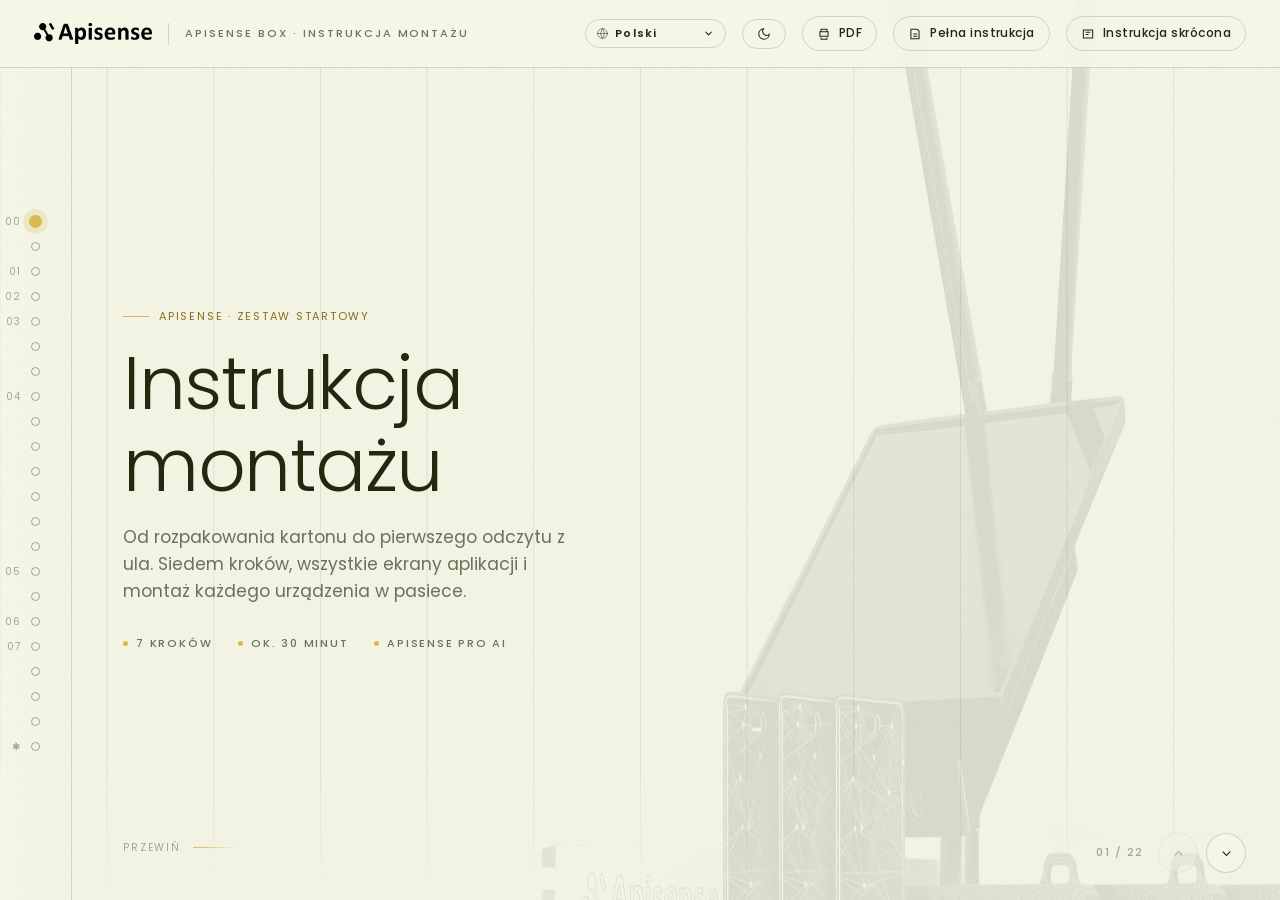
==== commit fcdae0cd: "feat(assembly): instrukcja skrócona — jeden arkusz A4 do pudełka, 20 locale Wkładka drukowana do Api" ====
--- a/docs/assembly/index.html
+++ b/docs/assembly/index.html
@@ -1148,6 +1148,16 @@
     </svg>
     <span class="pdf-label"><span lang="pl">Pełna instrukcja</span><span lang="en">Full guide</span><span lang="de">Vollständige Anleitung</span><span lang="fr">Guide complet</span><span lang="es">Guía completa</span><span lang="it">Guida completa</span><span lang="no">Fullstendig veiledning</span><span lang="tr">Tam kılavuz</span><span lang="cs">Celý návod</span><span lang="sk">Kompletný návod</span><span lang="hu">Teljes útmutató</span><span lang="hr">Cjelovite upute</span><span lang="ro">Ghid complet</span><span lang="fi">Koko ohje</span><span lang="nl">Volledige handleiding</span><span lang="sv">Fullständig guide</span><span lang="da">Komplet vejledning</span><span lang="el">Πλήρεις οδηγίες</span><span lang="pt">Guia completo</span><span lang="ar">الدليل الكامل</span></span>
   </a>
+
+  <!-- The printable one-pager: the same content squeezed onto one A4 sheet, for the
+       box insert. It opens in the reader's current locale (the page reads the same
+       localStorage key; ?lang= is belt and braces for a copied link). -->
+  <a class="btn" id="short" href="short/">
+    <svg width="14" height="14" viewBox="0 0 24 24" fill="none" stroke="currentColor" stroke-width="1.8" aria-hidden="true">
+      <path d="M4 5h16v14H4zM8 9h8M8 13h5"/>
+    </svg>
+    <span class="pdf-label"><span lang="pl">Instrukcja skrócona</span><span lang="en">Quick guide</span><span lang="de">Kurzanleitung</span><span lang="fr">Guide rapide</span><span lang="es">Guía rápida</span><span lang="it">Guida rapida</span><span lang="no">Hurtigveiledning</span><span lang="tr">Hızlı kılavuz</span><span lang="cs">Stručný návod</span><span lang="sk">Stručný návod</span><span lang="hu">Rövid útmutató</span><span lang="hr">Kratke upute</span><span lang="ro">Ghid rapid</span><span lang="fi">Pikaohje</span><span lang="nl">Beknopte handleiding</span><span lang="sv">Snabbguide</span><span lang="da">Kort vejledning</span><span lang="pt">Guia rápido</span><span lang="el">Σύντομος οδηγός</span><span lang="ar">الدليل المختصر</span></span>
+  </a>
 </header>
 
 <div class="progress" id="progress"></div>
@@ -1458,8 +1468,8 @@
         <p class="tag"><span lang="pl">Krok 04 · VitalSensor</span><span lang="en">Step 04 · VitalSensor</span><span lang="de">Schritt 04 · VitalSensor</span><span lang="fr">Étape 04 · VitalSensor</span><span lang="es">Paso 04 · VitalSensor</span><span lang="it">Passo 04 · VitalSensor</span><span lang="no">Trinn 04 · VitalSensor</span><span lang="tr">Adım 04 · VitalSensor</span><span lang="cs">Krok 04 · VitalSensor</span><span lang="sk">Krok 04 · VitalSensor</span><span lang="hu">04. lépés · VitalSensor</span><span lang="hr">Korak 04 · VitalSensor</span><span lang="ro">Pasul 04 · VitalSensor</span><span lang="fi">Vaihe 04 · VitalSensor</span><span lang="nl">Stap 04 · VitalSensor</span><span lang="sv">Steg 04 · VitalSensor</span><span lang="da">Trin 04 · VitalSensor</span><span lang="el">Βήμα 04 · VitalSensor</span><span lang="pt">Passo 04 · VitalSensor</span><span lang="ar">الخطوة 04 · VitalSensor</span></p>
         <h2><span lang="pl">Zeskanuj kod QR VitalSensora</span><span lang="en">Scan the VitalSensor QR code</span><span lang="de">QR-Code des VitalSensors scannen</span><span lang="fr">Scannez le QR code du VitalSensor</span><span lang="es">Escanea el código QR del VitalSensor</span><span lang="it">Scansiona il codice QR del VitalSensor</span><span lang="no">Skann QR-koden til VitalSensor</span><span lang="tr">VitalSensor'ün QR kodunu tarayın</span><span lang="cs">Naskenujte QR kód VitalSensoru</span><span lang="sk">Naskenuj QR kód VitalSensora</span><span lang="hu">Olvasd be a VitalSensor QR-kódját</span><span lang="hr">Skenirajte QR kod VitalSensora</span><span lang="ro">Scanați codul QR de pe VitalSensor</span><span lang="fi">Skannaa VitalSensorin QR-koodi</span><span lang="nl">Scan de QR-code van de VitalSensor</span><span lang="sv">Skanna QR-koden på VitalSensor</span><span lang="da">Scan QR-koden på VitalSensor</span><span lang="el">Σαρώστε τον κωδικό QR του VitalSensor</span><span lang="pt">Escaneie o código QR do VitalSensor</span><span lang="ar">امسح رمز QR الخاص بـVitalSensor</span></h2>
         <p class="lede">
-          <span lang="pl">Naklejka z kodem QR jest na krótszym boku obudowy. Zeskanuj ją przed zamontowaniem czujnika na ramce — po włożeniu ramki do ula kod ma być widoczny od góry.</span>
-          <span lang="en">The QR sticker is on the short side of the housing. Scan it before you mount the sensor on the frame — once the frame is in the hive the code must stay visible from above.</span><span lang="de">Der QR-Aufkleber sitzt an der schmalen Seite des Gehäuses. Scanne ihn, bevor du den Sensor am Rähmchen befestigst — nach dem Einhängen muss der Code von oben sichtbar bleiben.</span><span lang="fr">L'autocollant QR se trouve sur le petit côté du boîtier. Scannez-le avant de fixer le capteur sur le cadre : une fois le cadre en place, le code doit rester visible du dessus.</span><span lang="es">La pegatina con el código QR está en el lado corto de la carcasa. Escanéala antes de montar el sensor en el cuadro: una vez colocado el cuadro en la colmena, el código debe quedar visible desde arriba.</span><span lang="it">L'adesivo con il codice QR si trova sul lato corto della scocca. Scansionalo prima di fissare il sensore al telaino: una volta inserito il telaino nell'arnia il codice deve restare visibile dall'alto.</span><span lang="no">Klistremerket med QR-koden sitter på kortsiden av kabinettet. Skann det før du fester sensoren på rammen — når rammen står i bikuben, skal koden være synlig ovenfra.</span><span lang="tr">QR etiketi gövdenin kısa kenarındadır. Sensörü çerçeveye takmadan önce etiketi tarayın — çerçeve kovana yerleştirildikten sonra kod yukarıdan görünür kalmalıdır.</span><span lang="cs">Samolepka s QR kódem je na kratší straně pouzdra. Naskenujte ji dříve, než senzor upevníte na rámek — po vložení rámku do úlu musí kód zůstat viditelný shora.</span><span lang="sk">Nálepka s QR kódom je na kratšej strane krytu. Naskenuj ju skôr, ako senzor pripevníš na rámik — po vložení rámika do úľa musí kód zostať viditeľný zhora.</span><span lang="hu">A QR-kódos matrica a burkolat rövidebb oldalán van. Olvasd be, mielőtt a keretre szereled a szenzort — miután a keret a kaptárba kerül, a kódnak felülről láthatónak kell maradnia.</span><span lang="hr">Naljepnica s QR kodom nalazi se na kraćoj stranici kućišta. Skenirajte je prije nego što senzor pričvrstite na okvir — kad okvir uđe u košnicu, kod mora ostati vidljiv odozgo.</span><span lang="ro">Autocolantul cu codul QR se află pe latura scurtă a carcasei. Scanați-l înainte de a monta senzorul pe ramă — după ce rama intră în stup, codul trebuie să rămână vizibil de sus.</span><span lang="fi">QR-tarra on kotelon lyhyellä sivulla. Skannaa se ennen kuin kiinnität anturin kehään — kun kehä on pesässä, koodin täytyy näkyä ylhäältä.</span><span lang="nl">De QR-sticker zit op de smalle zijkant van de behuizing. Scan hem voordat je de sensor op het raam bevestigt — zodra het raam in de kast hangt, moet de code van bovenaf zichtbaar blijven.</span><span lang="sv">QR-dekalen sitter på höljets kortsida. Skanna den innan du monterar sensorn på ramen — när ramen sitter i bikupan ska koden vara synlig uppifrån.</span><span lang="da">Klistermærket med QR-koden sidder på kabinettets korte side. Scan det, før du monterer sensoren på rammen — når rammen sidder i bistadet, skal koden være synlig oppefra.</span><span lang="el">Το αυτοκόλλητο με τον κωδικό QR βρίσκεται στη στενή πλευρά του περιβλήματος. Σαρώστε το πριν στερεώσετε τον αισθητήρα στο πλαίσιο — μόλις το πλαίσιο μπει στην κυψέλη, ο κωδικός πρέπει να παραμένει ορατός από πάνω.</span><span lang="pt">O adesivo com o código QR fica no lado menor da carcaça. Escaneie-o antes de montar o sensor no quadro: depois que o quadro estiver na colmeia, o código precisa continuar visível por cima.</span><span lang="ar">ملصق رمز QR على الجانب القصير من الهيكل. امسحه قبل تثبيت المستشعر على الإطار — فبعد إدخال الإطار في الخلية يجب أن يبقى الرمز مرئيًا من الأعلى.</span>
+          <span lang="pl">Naklejka z kodem QR jest na tylnej ściance obudowy. Zeskanuj ją przed zamontowaniem czujnika na ramce — w ulu kod nie jest już dostępny.</span>
+          <span lang="en">The QR sticker is on the back of the housing. Scan it before you mount the sensor on the frame — once the frame is in the hive the code is no longer reachable.</span><span lang="de">Der QR-Aufkleber sitzt auf der Rückseite des Gehäuses. Scanne ihn, bevor du den Sensor am Rähmchen befestigst — im Stock kommst du an den Code nicht mehr heran.</span><span lang="fr">L'autocollant QR se trouve au dos du boîtier. Scannez-le avant de fixer le capteur sur le cadre : une fois le cadre dans la ruche, le code n'est plus accessible.</span><span lang="es">La pegatina con el código QR está en la parte trasera de la carcasa. Escanéala antes de montar el sensor en el cuadro: una vez colocado el cuadro en la colmena, el código ya no queda accesible.</span><span lang="it">L'adesivo con il codice QR si trova sul retro della scocca. Scansionalo prima di fissare il sensore al telaino: una volta inserito il telaino nell'arnia il codice non è più raggiungibile.</span><span lang="no">Klistremerket med QR-koden sitter på baksiden av kabinettet. Skann det før du fester sensoren på rammen — når rammen står i bikuben, kommer du ikke lenger til koden.</span><span lang="tr">QR etiketi gövdenin arka yüzündedir. Sensörü çerçeveye takmadan önce etiketi tarayın — çerçeve kovana yerleştirildikten sonra koda artık ulaşılamaz.</span><span lang="cs">Samolepka s QR kódem je na zadní straně pouzdra. Naskenujte ji dříve, než senzor upevníte na rámek — po vložení rámku do úlu už kód není přístupný.</span><span lang="sk">Nálepka s QR kódom je na zadnej strane krytu. Naskenuj ju skôr, ako senzor pripevníš na rámik — po vložení rámika do úľa už kód nie je prístupný.</span><span lang="hu">A QR-kódos matrica a burkolat hátoldalán van. Olvasd be, mielőtt a keretre szereled a szenzort — miután a keret a kaptárba kerül, a kód már nem hozzáférhető.</span><span lang="hr">Naljepnica s QR kodom nalazi se na stražnjoj strani kućišta. Skenirajte je prije nego što senzor pričvrstite na okvir — kad okvir uđe u košnicu, kod više nije dostupan.</span><span lang="ro">Autocolantul cu codul QR se află pe spatele carcasei. Scanați-l înainte de a monta senzorul pe ramă — după ce rama intră în stup, codul nu mai este accesibil.</span><span lang="fi">QR-tarra on kotelon takapuolella. Skannaa se ennen kuin kiinnität anturin kehään — kun kehä on pesässä, koodiin ei enää pääse käsiksi.</span><span lang="nl">De QR-sticker zit op de achterkant van de behuizing. Scan hem voordat je de sensor op het raam bevestigt — zodra het raam in de kast hangt, kun je niet meer bij de code.</span><span lang="sv">QR-dekalen sitter på höljets baksida. Skanna den innan du monterar sensorn på ramen — när ramen sitter i bikupan kommer du inte längre åt koden.</span><span lang="da">Klistermærket med QR-koden sidder på bagsiden af kabinettet. Scan det, før du monterer sensoren på rammen — når rammen sidder i bistadet, kan du ikke længere nå koden.</span><span lang="el">Το αυτοκόλλητο με τον κωδικό QR βρίσκεται στην πίσω πλευρά του περιβλήματος. Σαρώστε το πριν στερεώσετε τον αισθητήρα στο πλαίσιο — μόλις το πλαίσιο μπει στην κυψέλη, ο κωδικός δεν είναι πλέον προσβάσιμος.</span><span lang="pt">O adesivo com o código QR fica na parte de trás da carcaça. Escaneie-o antes de montar o sensor no quadro: depois que o quadro estiver na colmeia, o código não fica mais acessível.</span><span lang="ar">ملصق رمز QR على الجهة الخلفية من الهيكل. امسحه قبل تثبيت المستشعر على الإطار — فبعد إدخال الإطار في الخلية لن يكون الرمز في متناولك.</span>
         </p>
         <p class="note">
           <span lang="pl">Każdy z trzech czujników ma własny kod. Pilnuj, który trafia do którego ula.</span>
@@ -1631,8 +1641,6 @@
         </p>
         <ul class="micro">
           <li><b>Hub</b><span lang="pl">Wystaw na słońce — zasila go panel fotowoltaiczny.</span><span lang="en">Put it in the sun — it runs on its photovoltaic panel.</span><span lang="de">In die Sonne stellen — er läuft über sein Solarpanel.</span><span lang="fr">Exposez-le au soleil : il fonctionne grâce à son panneau photovoltaïque.</span><span lang="es">Ponlo al sol: se alimenta de su panel fotovoltaico.</span><span lang="it">Mettilo al sole: è alimentato dal suo pannello fotovoltaico.</span><span lang="no">Sett den i sola — den drives av solcellepanelet sitt.</span><span lang="tr">Güneşe çıkarın — fotovoltaik paneliyle çalışır.</span><span lang="cs">Vystavte ho na slunce — napájí ho fotovoltaický panel.</span><span lang="sk">Vystav ho na slnko — napája ho fotovoltický panel.</span><span lang="hu">Tedd ki a napra — a saját napeleme táplálja.</span><span lang="hr">Izložite ga suncu — napaja ga vlastiti fotonaponski panel.</span><span lang="ro">Scoateți-l la soare — este alimentat de propriul panou fotovoltaic.</span><span lang="fi">Vie se aurinkoon — se saa virtansa aurinkopaneelista.</span><span lang="nl">Zet hem in de zon — hij werkt op zijn zonnepaneel.</span><span lang="sv">Ställ den i solen — den drivs av sin solcellspanel.</span><span lang="da">Stil den i solen — den får strøm fra sit solcellepanel.</span><span lang="el">Βγάλτε το στον ήλιο — τροφοδοτείται από το φωτοβολταϊκό του πάνελ.</span><span lang="pt">Deixe-o no sol: ele é alimentado pelo painel fotovoltaico.</span><span lang="ar">ضعه في الشمس — تغذّيه لوحته الكهروضوئية.</span></li>
-          <li><b>Scale</b><span lang="pl">Sprawdź, czy zaświeciła się dioda potwierdzająca uruchomienie.</span><span lang="en">Check that the LED confirming start-up lights up.</span><span lang="de">Prüfe, ob die LED für den Start leuchtet.</span><span lang="fr">Vérifiez que le voyant de démarrage s'allume.</span><span lang="es">Comprueba que se enciende el LED que confirma el arranque.</span><span lang="it">Controlla che si accenda il LED che conferma l'avvio.</span><span lang="no">Sjekk at lysdioden som bekrefter oppstart, lyser.</span><span lang="tr">Çalışmaya başladığını gösteren LED'in yandığını kontrol edin.</span><span lang="cs">Zkontrolujte, zda se rozsvítila kontrolka potvrzující spuštění.</span><span lang="sk">Skontroluj, či sa rozsvietila LED dióda potvrdzujúca spustenie.</span><span lang="hu">Ellenőrizd, hogy felgyullad-e az indulást jelző LED.</span><span lang="hr">Provjerite je li se upalila LED lampica koja potvrđuje pokretanje.</span><span lang="ro">Verificați dacă se aprinde LED-ul care confirmă pornirea.</span><span lang="fi">Tarkista, että käynnistyksen vahvistava merkkivalo syttyy.</span><span lang="nl">Controleer of de led voor het opstarten gaat branden.</span><span lang="sv">Kontrollera att lysdioden som bekräftar start tänds.</span><span lang="da">Kontrollér, at lysdioden, der bekræfter opstart, lyser.</span><span lang="el">Ελέγξτε αν άναψε η λυχνία LED που επιβεβαιώνει την εκκίνηση.</span><span lang="pt">Verifique se o LED que confirma a inicialização acende.</span><span lang="ar">تأكّد من إضاءة مؤشر LED الذي يؤكد بدء التشغيل.</span></li>
-          <li><b>VitalSensor</b><span lang="pl">Sprawdź diodę uruchomienia.</span><span lang="en">Check the start-up LED.</span><span lang="de">Prüfe die Start-LED.</span><span lang="fr">Vérifiez le voyant de démarrage.</span><span lang="es">Comprueba el LED de arranque.</span><span lang="it">Controlla il LED di avvio.</span><span lang="no">Sjekk lysdioden for oppstart.</span><span lang="tr">Çalıştırma LED'ini kontrol edin.</span><span lang="cs">Zkontrolujte kontrolku spuštění.</span><span lang="sk">Skontroluj LED diódu spustenia.</span><span lang="hu">Ellenőrizd az indulást jelző LED-et.</span><span lang="hr">Provjerite LED lampicu pokretanja.</span><span lang="ro">Verificați LED-ul de pornire.</span><span lang="fi">Tarkista käynnistyksen merkkivalo.</span><span lang="nl">Controleer de opstart-led.</span><span lang="sv">Kontrollera startlysdioden.</span><span lang="da">Tjek lysdioden for opstart.</span><span lang="el">Ελέγξτε τη λυχνία LED εκκίνησης.</span><span lang="pt">Verifique o LED de inicialização.</span><span lang="ar">افحص مؤشر بدء التشغيل.</span></li>
           <li><b>~2 h</b><span lang="pl">Po dwóch godzinach sprawdź pierwsze odczyty w aplikacji — status <em>Brak danych</em> zmieni się na aktualny.</span><span lang="en">After two hours check the first readings in the app — the <em>No data</em> status turns into a live one.</span><span lang="de">Prüfe nach zwei Stunden die ersten Messwerte in der App — der Status <em>Keine Daten</em> wechselt auf einen aktuellen Wert.</span><span lang="fr">Au bout de deux heures, vérifiez les premières mesures dans l'application : le statut <em>Pas de données</em> devient une valeur à jour.</span><span lang="es">Al cabo de dos horas, comprueba las primeras mediciones en la aplicación: el estado <em>Sin datos</em> pasa a un valor actual.</span><span lang="it">Dopo due ore controlla le prime letture nell'app: lo stato <em>Nessun dato</em> lascia il posto a un valore aggiornato.</span><span lang="no">Sjekk de første avlesningene i appen etter to timer — statusen <em>Ingen data</em> byttes ut med en oppdatert verdi.</span><span lang="tr">İki saat sonra uygulamadaki ilk ölçümleri kontrol edin — <em>Veri yok</em> durumu güncel bir değere döner.</span><span lang="cs">Po dvou hodinách zkontrolujte v aplikaci první naměřené hodnoty — stav <em>No data</em> se změní na aktuální.</span><span lang="sk">Po dvoch hodinách skontroluj prvé namerané hodnoty v aplikácii — stav <em>No data</em> sa zmení na aktuálny.</span><span lang="hu">Két óra múlva nézd meg az első mérési adatokat az alkalmazásban — a <em>No data</em> státusz aktuális értékre vált.</span><span lang="hr">Nakon dva sata provjerite prva očitanja u aplikaciji — status <em>No data</em> zamijenit će aktualna vrijednost.</span><span lang="ro">După două ore verificați primele citiri în aplicație — starea <em>No data</em> se schimbă într-una actuală.</span><span lang="fi">Tarkista ensimmäiset lukemat sovelluksesta kahden tunnin kuluttua — tila <em>No data</em> vaihtuu ajantasaiseksi.</span><span lang="nl">Controleer na twee uur de eerste metingen in de app — de status <em>No data</em> verandert in een actuele waarde.</span><span lang="sv">Kontrollera de första avläsningarna i appen efter två timmar — statusen <em>No data</em> ersätts av ett aktuellt värde.</span><span lang="da">Tjek de første aflæsninger i appen efter to timer — statussen <em>No data</em> erstattes af en aktuel værdi.</span><span lang="el">Μετά από δύο ώρες ελέγξτε τις πρώτες μετρήσεις στην εφαρμογή — η κατάσταση <em>No data</em> αλλάζει σε τρέχουσα ένδειξη.</span><span lang="pt">Depois de duas horas, verifique as primeiras leituras no aplicativo: o status <em>No data</em> dá lugar a um valor atual.</span><span lang="ar">بعد ساعتين تحقّق من أول القراءات في التطبيق — تتحول حالة <em>No data</em> إلى قيمة حالية.</span></li>
         </ul>
       </div>
@@ -1726,7 +1734,7 @@
         </p>
         <ul class="micro">
           <li><b>01</b><span lang="pl">Osadź uruchomiony VitalSensor na <em>centralnej ramce</em> (w kłębie), stabilnie, tak żeby się nie przemieszczał.</span><span lang="en">Fix the powered VitalSensor to the <em>central frame</em> (in the cluster), firmly enough that it cannot shift.</span><span lang="de">Befestige den eingeschalteten VitalSensor am <em>mittleren Rähmchen</em> (im Bienensitz), fest genug, dass er nicht verrutscht.</span><span lang="fr">Fixez le VitalSensor allumé sur le <em>cadre central</em> (dans la grappe), assez fermement pour qu'il ne bouge pas.</span><span lang="es">Fija el VitalSensor encendido en el <em>cuadro central</em> (en la piña), con firmeza suficiente para que no se mueva.</span><span lang="it">Fissa il VitalSensor acceso al <em>telaino centrale</em> (nel glomere), in modo stabile perché non si sposti.</span><span lang="no">Fest den påslåtte VitalSensor på <em>midtrammen</em> (i klasen), så stødig at den ikke kan forskyve seg.</span><span lang="tr">Çalışır durumdaki VitalSensor'ü <em>merkezi çerçeveye</em> (arı salkımının içine), yerinden oynamayacak kadar sağlam biçimde takın.</span><span lang="cs">Zapnutý VitalSensor upevněte na <em>středový rámek</em> (v chomáči) tak pevně, aby se nemohl posunout.</span><span lang="sk">Zapnutý VitalSensor upevni na <em>stredný rámik</em> (v chumáči) tak pevne, aby sa nepohyboval.</span><span lang="hu">Rögzítsd a bekapcsolt VitalSensor-t a <em>központi keretre</em> (a méhfürtben), olyan stabilan, hogy ne mozdulhasson el.</span><span lang="hr">Uključeni VitalSensor pričvrstite na <em>središnji okvir</em> (u klupku), dovoljno čvrsto da se ne može pomaknuti.</span><span lang="ro">Fixați VitalSensorul pornit pe <em>rama centrală</em> (în ghem), suficient de ferm cât să nu se deplaseze.</span><span lang="fi">Kiinnitä käynnistetty VitalSensor <em>keskimmäiseen kehään</em> (mehiläispallon kohdalle) niin tukevasti, ettei se pääse liikkumaan.</span><span lang="nl">Bevestig de ingeschakelde VitalSensor aan het <em>middelste raam</em> (in de bijentros), stevig genoeg dat hij niet kan verschuiven.</span><span lang="sv">Fäst den påslagna VitalSensor på <em>mittramen</em> (i biklotet), så stadigt att den inte kan förskjutas.</span><span lang="da">Sæt den tændte VitalSensor fast på <em>midterrammen</em> (i klyngen), så stabilt, at den ikke kan flytte sig.</span><span lang="el">Στερεώστε το ενεργοποιημένο VitalSensor στο <em>κεντρικό πλαίσιο</em> (μέσα στο μελίσσι), σταθερά ώστε να μη μετακινείται.</span><span lang="pt">Fixe o VitalSensor ligado no <em>quadro central</em> (no cacho), com firmeza suficiente para que ele não se desloque.</span><span lang="ar">ثبّت VitalSensor بعد تشغيله على <em>الإطار المركزي</em> (داخل الكتلة)، بإحكام يمنعه من الانزياح.</span></li>
-          <li><b>02</b><span lang="pl">Zamontuj go <em>pionowo</em> — naklejka z kodem QR ma być widoczna od góry po włożeniu ramki.</span><span lang="en">Mount it <em>vertically</em> — the QR sticker must stay visible from above once the frame is in.</span><span lang="de">Montiere ihn <em>senkrecht</em> — der QR-Aufkleber muss nach dem Einhängen von oben sichtbar bleiben.</span><span lang="fr">Montez-le <em>verticalement</em> : l'autocollant QR doit rester visible du dessus une fois le cadre en place.</span><span lang="es">Móntalo <em>verticalmente</em>: la pegatina con el código QR debe quedar visible desde arriba una vez colocado el cuadro.</span><span lang="it">Montalo <em>verticalmente</em>: dopo aver inserito il telaino l'adesivo con il codice QR deve restare visibile dall'alto.</span><span lang="no">Monter den <em>loddrett</em> — klistremerket med QR-koden skal være synlig ovenfra når rammen er satt inn.</span><span lang="tr">Sensörü <em>dikey</em> olarak takın — çerçeve yerleştirildikten sonra QR etiketi yukarıdan görünür kalmalıdır.</span><span lang="cs">Namontujte ho <em>svisle</em> — samolepka s QR kódem musí po vložení rámku zůstat viditelná shora.</span><span lang="sk">Namontuj ho <em>zvisle</em> — po vložení rámika musí nálepka s QR kódom zostať viditeľná zhora.</span><span lang="hu"><em>Függőlegesen</em> szereld fel — a QR-kódos matricának felülről láthatónak kell maradnia, miután a keret a helyére kerül.</span><span lang="hr">Montirajte ga <em>okomito</em> — kad okvir uđe unutra, naljepnica s QR kodom mora ostati vidljiva odozgo.</span><span lang="ro">Montați-l <em>vertical</em> — autocolantul cu codul QR trebuie să rămână vizibil de sus după ce introduceți rama.</span><span lang="fi">Asenna se <em>pystysuoraan</em> — QR-tarran täytyy näkyä ylhäältä, kun kehä on paikallaan.</span><span lang="nl">Monteer hem <em>verticaal</em> — de QR-sticker moet van bovenaf zichtbaar blijven als het raam erin hangt.</span><span lang="sv">Montera den <em>lodrätt</em> — QR-dekalen ska vara synlig uppifrån när ramen är på plats.</span><span lang="da">Montér den <em>lodret</em> — klistermærket med QR-koden skal være synligt oppefra, når rammen er sat i.</span><span lang="el">Τοποθετήστε το <em>κατακόρυφα</em> — το αυτοκόλλητο με τον κωδικό QR πρέπει να παραμένει ορατό από πάνω μετά την τοποθέτηση του πλαισίου.</span><span lang="pt">Monte-o <em>na vertical</em>: depois de inserir o quadro, o adesivo com o código QR precisa continuar visível por cima.</span><span lang="ar">ركّبه <em>عموديًا</em> — يجب أن يبقى ملصق رمز QR مرئيًا من الأعلى بعد إدخال الإطار.</span></li>
+          <li><b>02</b><span lang="pl">Zamontuj go <em>pionowo</em> — otworami w obudowie do góry; naklejka z kodem QR zostaje z tyłu.</span><span lang="en">Mount it <em>vertically</em> — housing openings facing up; the QR sticker stays at the back.</span><span lang="de">Montiere ihn <em>senkrecht</em> — mit den Gehäuseöffnungen nach oben; der QR-Aufkleber bleibt hinten.</span><span lang="fr">Montez-le <em>verticalement</em>, ouvertures du boîtier vers le haut ; l'autocollant QR reste au dos.</span><span lang="es">Móntalo <em>verticalmente</em>, con las aberturas de la carcasa hacia arriba; la pegatina con el código QR queda detrás.</span><span lang="it">Montalo <em>verticalmente</em>, con le aperture della scocca verso l'alto; l'adesivo con il codice QR resta sul retro.</span><span lang="no">Monter den <em>loddrett</em> — med åpningene i kabinettet opp; klistremerket med QR-koden blir på baksiden.</span><span lang="tr">Sensörü <em>dikey</em> olarak takın — gövdedeki delikler yukarı bakacak şekilde; QR etiketi arkada kalır.</span><span lang="cs">Namontujte ho <em>svisle</em> — otvory v pouzdru nahoru; samolepka s QR kódem zůstává vzadu.</span><span lang="sk">Namontuj ho <em>zvisle</em> — otvormi v kryte nahor; nálepka s QR kódom zostáva vzadu.</span><span lang="hu"><em>Függőlegesen</em> szereld fel — a burkolat nyílásaival felfelé; a QR-kódos matrica hátul marad.</span><span lang="hr">Montirajte ga <em>okomito</em> — otvorima na kućištu prema gore; naljepnica s QR kodom ostaje straga.</span><span lang="ro">Montați-l <em>vertical</em> — cu orificiile carcasei în sus; autocolantul cu codul QR rămâne pe spate.</span><span lang="fi">Asenna se <em>pystysuoraan</em> — kotelon aukot ylöspäin; QR-tarra jää taakse.</span><span lang="nl">Monteer hem <em>verticaal</em> — met de openingen in de behuizing naar boven; de QR-sticker blijft aan de achterkant.</span><span lang="sv">Montera den <em>lodrätt</em> — med höljets öppningar uppåt; QR-dekalen sitter kvar på baksidan.</span><span lang="da">Montér den <em>lodret</em> — med kabinettets åbninger opad; klistermærket med QR-koden bliver på bagsiden.</span><span lang="el">Τοποθετήστε το <em>κατακόρυφα</em> — με τα ανοίγματα του περιβλήματος προς τα πάνω· το αυτοκόλλητο με τον κωδικό QR μένει πίσω.</span><span lang="pt">Monte-o <em>na vertical</em>, com as aberturas da carcaça para cima; o adesivo com o código QR fica atrás.</span><span lang="ar">ركّبه <em>عموديًا</em> — بحيث تكون فتحات الهيكل إلى الأعلى؛ ويبقى ملصق رمز QR في الخلف.</span></li>
           <li><b>03</b><span lang="pl">Włóż ramkę w środkową część korpusu gniazdowego, tak żeby nie zakłócać wentylacji.</span><span lang="en">Slide the frame into the middle of the brood body, without obstructing ventilation.</span><span lang="de">Hänge das Rähmchen in die Mitte des Brutraums, ohne die Belüftung zu behindern.</span><span lang="fr">Insérez le cadre au milieu du corps de couvain, sans gêner la ventilation.</span><span lang="es">Introduce el cuadro en la parte central de la cámara de cría, sin obstruir la ventilación.</span><span lang="it">Inserisci il telaino al centro del nido, senza ostacolare la ventilazione.</span><span lang="no">Skyv rammen inn midt i yngelrommet, uten å hindre ventilasjonen.</span><span lang="tr">Çerçeveyi, havalandırmayı engellemeden kuluçka katının ortasına yerleştirin.</span><span lang="cs">Zasuňte rámek doprostřed plodiště tak, abyste nebránili ventilaci.</span><span lang="sk">Rámik zasuň do strednej časti plodiska tak, aby neobmedzoval vetranie.</span><span lang="hu">Told be a keretet a fészek közepébe úgy, hogy ne akadályozd a szellőzést.</span><span lang="hr">Okvir umetnite u sredinu plodišta, bez ometanja ventilacije.</span><span lang="ro">Introduceți rama în mijlocul corpului de cuib, fără să blocați ventilația.</span><span lang="fi">Työnnä kehä sikiöpesän keskelle niin, ettei ilmanvaihto esty.</span><span lang="nl">Hang het raam in het midden van de broedkamer, zonder de ventilatie te belemmeren.</span><span lang="sv">Skjut in ramen mitt i yngelrummet, utan att hindra ventilationen.</span><span lang="da">Skub rammen ind i midten af yngelrummet, uden at ventilationen hindres.</span><span lang="el">Περάστε το πλαίσιο στο μέσο του θαλάμου γονοφωλιάς, χωρίς να εμποδίζετε τον αερισμό.</span><span lang="pt">Insira o quadro no centro do ninho, sem obstruir a ventilação.</span><span lang="ar">أدخل الإطار في وسط صندوق الحضنة، دون إعاقة التهوية.</span></li>
           <li><b><span lang="pl">do 35 m</span><span lang="en">up to 35 m</span><span lang="de">bis 35 m</span><span lang="fr">jusqu'à 35 m</span><span lang="es">hasta 35 m</span><span lang="it">fino a 35 m</span><span lang="no">inntil 35 m</span><span lang="tr">en fazla 35 m</span><span lang="cs">do 35 m</span><span lang="sk">do 35 m</span><span lang="hu">legfeljebb 35 m</span><span lang="hr">do 35 m</span><span lang="ro">până la 35 m</span><span lang="fi">enintään 35 m</span><span lang="nl">tot 35 m</span><span lang="sv">upp till 35 m</span><span lang="da">op til 35 m</span><span lang="pt">até 35 m</span><span lang="el">έως 35 m</span><span lang="ar">حتى 35 m</span></b><span lang="pl">Od Huba — zasięg BLE.</span><span lang="en">From the Hub — BLE range.</span><span lang="de">Vom Hub — BLE-Reichweite.</span><span lang="fr">Depuis le Hub : portée BLE.</span><span lang="es">Desde el Hub: alcance BLE.</span><span lang="it">Dall'Hub: portata BLE.</span><span lang="no">Fra Hub — BLE-rekkevidde.</span><span lang="tr">Hub'dan — BLE menzili.</span><span lang="cs">Od Hubu — dosah BLE.</span><span lang="sk">Od Hubu — dosah BLE.</span><span lang="hu">A Hub-tól — BLE-hatótávolság.</span><span lang="hr">Od Huba — domet BLE-a.</span><span lang="ro">De la Hub — raza de acțiune BLE.</span><span lang="fi">Hubista — BLE-kantama.</span><span lang="nl">Vanaf de Hub — BLE-bereik.</span><span lang="sv">Från Hub — BLE-räckvidd.</span><span lang="da">Fra Hub — BLE-rækkevidde.</span><span lang="el">Από το Hub — εμβέλεια BLE.</span><span lang="pt">Do Hub: alcance do BLE.</span><span lang="ar">من الـ Hub — مدى BLE.</span></li>
         </ul>
@@ -2107,6 +2115,10 @@
        looks fine to anyone who cannot read it. */
     root.dir = window.APISENSE_RTL.indexOf(l) > -1 ? 'rtl' : 'ltr';
     localStorage.setItem('apisense-asm-lang', l);
+    /* Keep the link's base as authored: build_standalone.py rewrites it to an
+       absolute URL for the mailed copy, and a relative one would not survive. */
+    var short = document.getElementById('short');
+    short.href = short.href.split('?')[0] + '?lang=' + l;
     syncLang();
   }
 
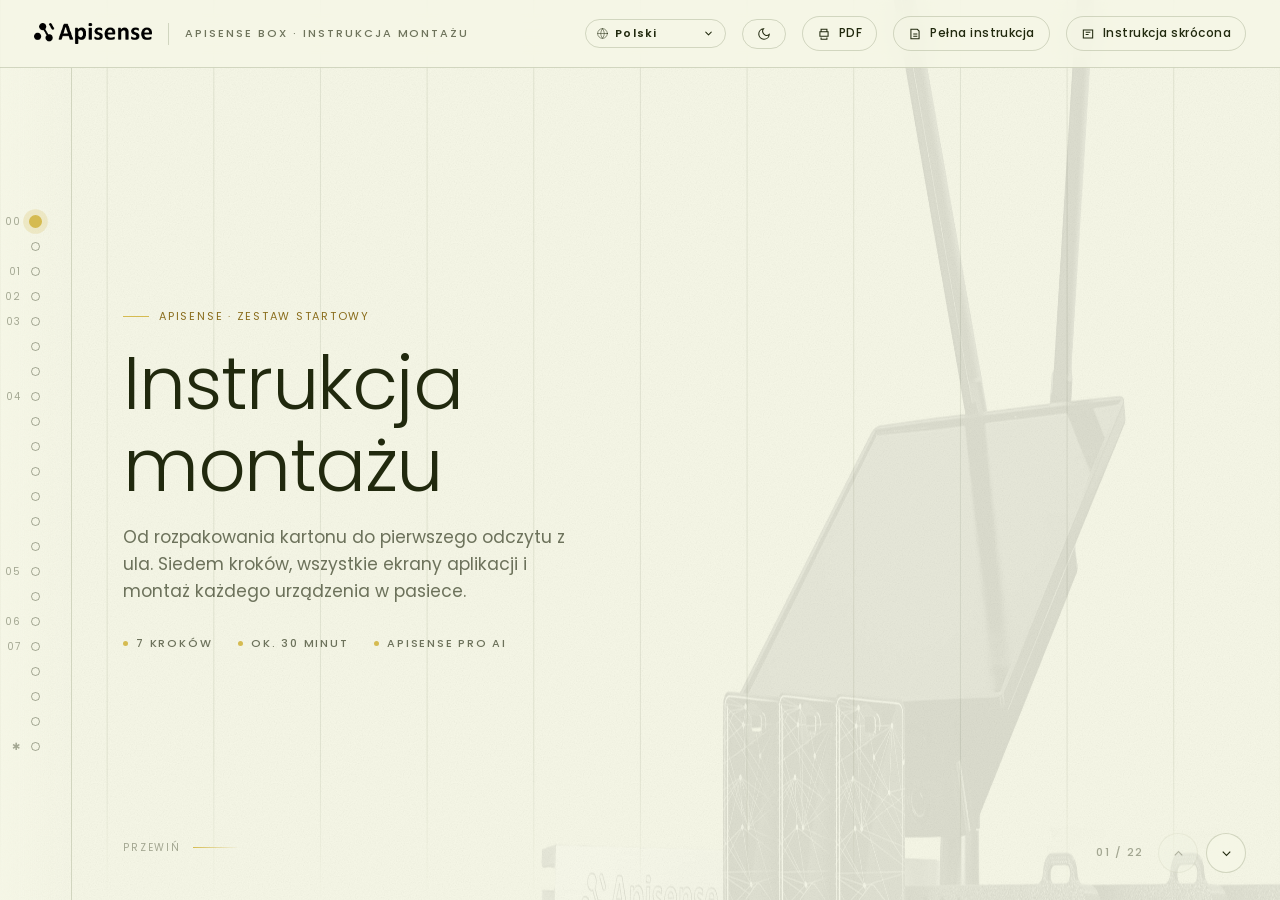
==== commit 777c3483: "fix(assembly): poprawki po code-review instrukcji skróconej Etykieta „Dodaj pasiekę” na wkładce szła" ====
--- a/docs/assembly/index.html
+++ b/docs/assembly/index.html
@@ -1951,6 +1951,7 @@
         finishes fetching the ones that never entered the viewport — they
         come out blank. So force every image in and wait before printing. ── */
   var printBtn = document.getElementById('print');
+  var shortLink = document.getElementById('short');
 
   function loadAllImages() {
     return Promise.all(Array.prototype.map.call(document.images, function (img) {
@@ -2115,10 +2116,6 @@
        looks fine to anyone who cannot read it. */
     root.dir = window.APISENSE_RTL.indexOf(l) > -1 ? 'rtl' : 'ltr';
     localStorage.setItem('apisense-asm-lang', l);
-    /* Keep the link's base as authored: build_standalone.py rewrites it to an
-       absolute URL for the mailed copy, and a relative one would not survive. */
-    var short = document.getElementById('short');
-    short.href = short.href.split('?')[0] + '?lang=' + l;
     syncLang();
   }
 
@@ -2308,6 +2305,11 @@
   function syncLang() {
     var cur = root.getAttribute('data-lang');
     syncFigures(cur);
+    /* The quick guide reads the same localStorage key, so the ?lang= is for a
+       link copied elsewhere. Rebuilt from the authored href, not the resolved
+       one: build_standalone.py rewrites it to an absolute URL for the mailed
+       copy, and that base has to survive the switch. */
+    shortLink.setAttribute('href', shortLink.getAttribute('href').split('?')[0] + '?lang=' + cur);
     langSelect.value = cur;
     var head = HEAD_TEXT[cur] || HEAD_TEXT.pl;
     printBtn.title = head.print;
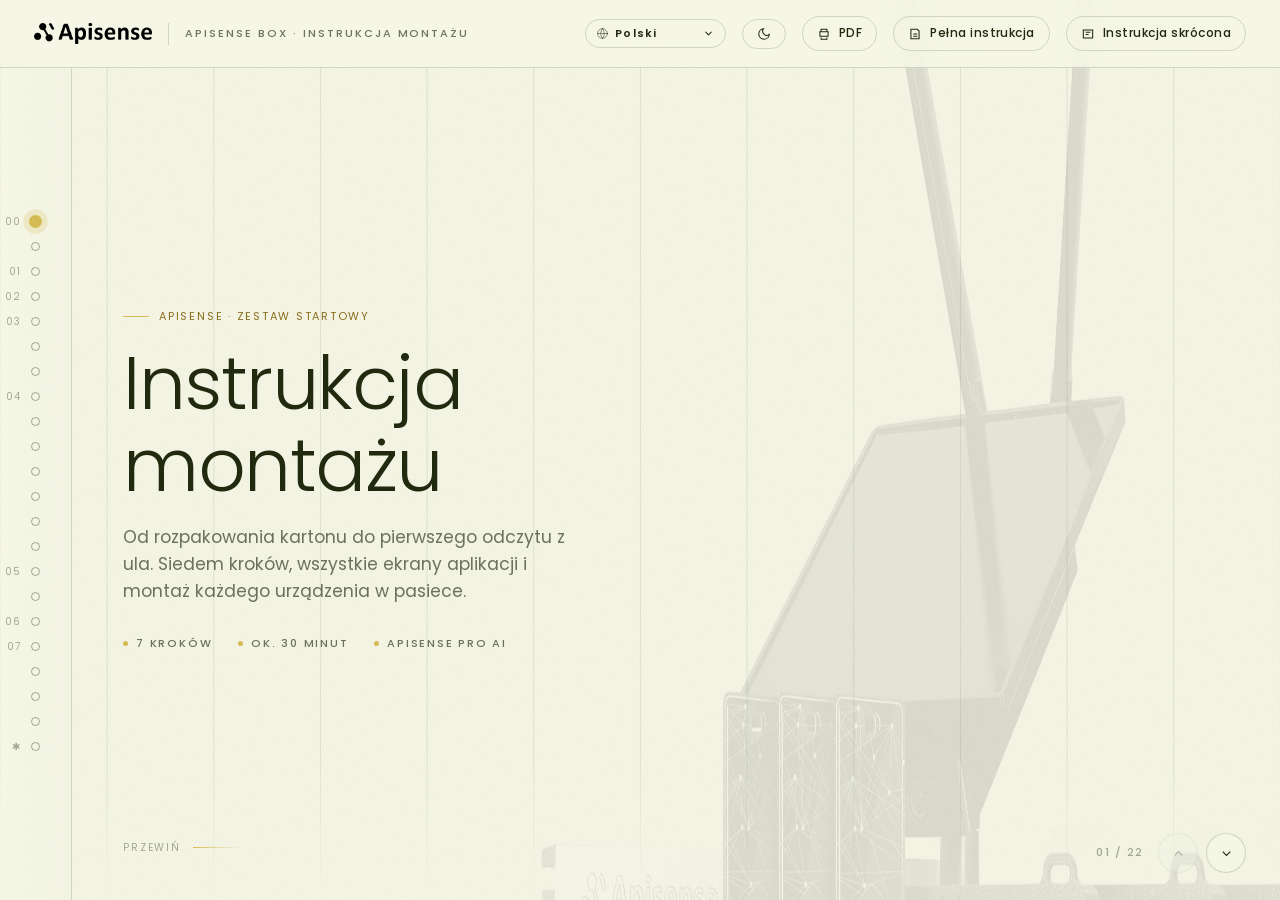
==== commit cf05ae8e: "docs(assembly): VitalSensor tylko w rodni — wkładka, deck, manual Nowa zasada z produktu: VitalSenso" ====
--- a/docs/assembly/index.html
+++ b/docs/assembly/index.html
@@ -1738,6 +1738,9 @@
           <li><b>03</b><span lang="pl">Włóż ramkę w środkową część korpusu gniazdowego, tak żeby nie zakłócać wentylacji.</span><span lang="en">Slide the frame into the middle of the brood body, without obstructing ventilation.</span><span lang="de">Hänge das Rähmchen in die Mitte des Brutraums, ohne die Belüftung zu behindern.</span><span lang="fr">Insérez le cadre au milieu du corps de couvain, sans gêner la ventilation.</span><span lang="es">Introduce el cuadro en la parte central de la cámara de cría, sin obstruir la ventilación.</span><span lang="it">Inserisci il telaino al centro del nido, senza ostacolare la ventilazione.</span><span lang="no">Skyv rammen inn midt i yngelrommet, uten å hindre ventilasjonen.</span><span lang="tr">Çerçeveyi, havalandırmayı engellemeden kuluçka katının ortasına yerleştirin.</span><span lang="cs">Zasuňte rámek doprostřed plodiště tak, abyste nebránili ventilaci.</span><span lang="sk">Rámik zasuň do strednej časti plodiska tak, aby neobmedzoval vetranie.</span><span lang="hu">Told be a keretet a fészek közepébe úgy, hogy ne akadályozd a szellőzést.</span><span lang="hr">Okvir umetnite u sredinu plodišta, bez ometanja ventilacije.</span><span lang="ro">Introduceți rama în mijlocul corpului de cuib, fără să blocați ventilația.</span><span lang="fi">Työnnä kehä sikiöpesän keskelle niin, ettei ilmanvaihto esty.</span><span lang="nl">Hang het raam in het midden van de broedkamer, zonder de ventilatie te belemmeren.</span><span lang="sv">Skjut in ramen mitt i yngelrummet, utan att hindra ventilationen.</span><span lang="da">Skub rammen ind i midten af yngelrummet, uden at ventilationen hindres.</span><span lang="el">Περάστε το πλαίσιο στο μέσο του θαλάμου γονοφωλιάς, χωρίς να εμποδίζετε τον αερισμό.</span><span lang="pt">Insira o quadro no centro do ninho, sem obstruir a ventilação.</span><span lang="ar">أدخل الإطار في وسط صندوق الحضنة، دون إعاقة التهوية.</span></li>
           <li><b><span lang="pl">do 35 m</span><span lang="en">up to 35 m</span><span lang="de">bis 35 m</span><span lang="fr">jusqu'à 35 m</span><span lang="es">hasta 35 m</span><span lang="it">fino a 35 m</span><span lang="no">inntil 35 m</span><span lang="tr">en fazla 35 m</span><span lang="cs">do 35 m</span><span lang="sk">do 35 m</span><span lang="hu">legfeljebb 35 m</span><span lang="hr">do 35 m</span><span lang="ro">până la 35 m</span><span lang="fi">enintään 35 m</span><span lang="nl">tot 35 m</span><span lang="sv">upp till 35 m</span><span lang="da">op til 35 m</span><span lang="pt">até 35 m</span><span lang="el">έως 35 m</span><span lang="ar">حتى 35 m</span></b><span lang="pl">Od Huba — zasięg BLE.</span><span lang="en">From the Hub — BLE range.</span><span lang="de">Vom Hub — BLE-Reichweite.</span><span lang="fr">Depuis le Hub : portée BLE.</span><span lang="es">Desde el Hub: alcance BLE.</span><span lang="it">Dall'Hub: portata BLE.</span><span lang="no">Fra Hub — BLE-rekkevidde.</span><span lang="tr">Hub'dan — BLE menzili.</span><span lang="cs">Od Hubu — dosah BLE.</span><span lang="sk">Od Hubu — dosah BLE.</span><span lang="hu">A Hub-tól — BLE-hatótávolság.</span><span lang="hr">Od Huba — domet BLE-a.</span><span lang="ro">De la Hub — raza de acțiune BLE.</span><span lang="fi">Hubista — BLE-kantama.</span><span lang="nl">Vanaf de Hub — BLE-bereik.</span><span lang="sv">Från Hub — BLE-räckvidd.</span><span lang="da">Fra Hub — BLE-rækkevidde.</span><span lang="el">Από το Hub — εμβέλεια BLE.</span><span lang="pt">Do Hub: alcance do BLE.</span><span lang="ar">من الـ Hub — مدى BLE.</span></li>
         </ul>
+        <p class="note">
+          <span lang="pl">VitalSensor przeznaczony jest wyłącznie do montażu w rodni. Nie instaluj go w miodni ani na ramkach przeznaczonych do pozyskiwania miodu do spożycia — zapewnia to prawidłowe działanie VitalSensora i całego systemu monitoringu. Obudowa sensora jest wykonana z materiału dopuszczonego do kontaktu z żywnością.</span><span lang="en">The VitalSensor is intended for the brood chamber only. Do not install it in the honey super or on frames used to harvest honey for consumption — this keeps the VitalSensor and the whole monitoring system working correctly. The sensor housing is made of food-contact-approved material.</span><span lang="de">Der VitalSensor ist ausschließlich für den Brutraum bestimmt. Installiere ihn nicht im Honigraum und nicht auf Rähmchen, aus denen Honig zum Verzehr geerntet wird — so arbeiten der VitalSensor und das gesamte Monitoringsystem korrekt. Das Gehäuse des Sensors besteht aus einem für den Lebensmittelkontakt zugelassenen Material.</span><span lang="fr">Le VitalSensor est destiné exclusivement au corps de ruche (nid à couvain). Ne l'installez pas dans la hausse ni sur des cadres destinés à la récolte de miel de consommation : c'est la condition du bon fonctionnement du VitalSensor et de tout le système de suivi. Le boîtier du capteur est fabriqué dans un matériau autorisé au contact alimentaire.</span><span lang="es">El VitalSensor está destinado exclusivamente a la cámara de cría. No lo instales en el alza melaria ni en cuadros destinados a la cosecha de miel para consumo: así el VitalSensor y todo el sistema de monitorización funcionan correctamente. La carcasa del sensor está fabricada con un material apto para el contacto con alimentos.</span><span lang="it">Il VitalSensor è destinato esclusivamente al nido. Non installarlo nel melario né sui telaini destinati alla raccolta di miele per il consumo: è la condizione per il corretto funzionamento del VitalSensor e dell'intero sistema di monitoraggio. La scocca del sensore è realizzata in materiale idoneo al contatto con gli alimenti.</span><span lang="no">VitalSensor er kun beregnet for yngelrommet. Ikke monter den i skattekassen eller på rammer som brukes til å høste honning til konsum — det sikrer at VitalSensor og hele overvåkingssystemet fungerer riktig. Sensorhuset er laget av materiale godkjent for kontakt med næringsmidler.</span><span lang="tr">VitalSensor yalnızca kuluçka gövdesine takılmak üzere tasarlanmıştır. Cihazı ballığa veya tüketim için bal hasat edilen çerçevelere takmayın — VitalSensor'ün ve tüm izleme sisteminin doğru çalışması buna bağlıdır. Sensör gövdesi, gıda ile temasa uygun malzemeden üretilmiştir.</span><span lang="cs">VitalSensor je určen výhradně k montáži do plodiště. Neinstalujte jej do medníku ani na rámky určené k získávání medu ke konzumaci — jen tak VitalSensor a celý monitorovací systém fungují správně. Pouzdro senzoru je vyrobeno z materiálu schváleného pro styk s potravinami.</span><span lang="sk">VitalSensor je určený výhradne na montáž do plodiska. Neinštaluj ho do medníka ani na rámiky určené na získavanie medu na konzumáciu — len tak VitalSensor a celý monitorovací systém fungujú správne. Kryt senzora je vyrobený z materiálu schváleného na styk s potravinami.</span><span lang="hu">A VitalSensor kizárólag a fészekbe való. Ne szereld a mézkamrába, sem olyan keretekre, amelyekről fogyasztásra szánt mézet pergetnek — így működik helyesen a VitalSensor és az egész megfigyelőrendszer. A szenzor burkolata élelmiszerrel érintkezhető anyagból készült.</span><span lang="hr">VitalSensor je namijenjen isključivo za montažu u plodištu. Ne ugrađujte ga u medište ni na okvire namijenjene vrcanju meda za prehranu — to je uvjet ispravnog rada VitalSensora i cijelog sustava nadzora. Kućište senzora izrađeno je od materijala odobrenog za dodir s hranom.</span><span lang="ro">VitalSensor este destinat exclusiv montării în cuib. Nu îl instalați în magazinul de miere și nici pe rame destinate recoltării mierii pentru consum — aceasta asigură funcționarea corectă a VitalSensor și a întregului sistem de monitorizare. Carcasa senzorului este realizată dintr-un material aprobat pentru contactul cu alimentele.</span><span lang="fi">VitalSensor on tarkoitettu vain pesäosastoon. Älä asenna sitä hunajaosastoon äläkä kehiin, joista linkotaan hunajaa syötäväksi — näin VitalSensor ja koko seurantajärjestelmä toimivat oikein. Anturin kotelo on valmistettu elintarvikekelpoisesta materiaalista.</span><span lang="nl">De VitalSensor is uitsluitend bedoeld voor de broedkamer. Plaats hem niet in de honingkamer en niet op ramen waarvan honing voor consumptie wordt geoogst — zo werken de VitalSensor en het hele monitoringsysteem correct. De behuizing van de sensor is gemaakt van materiaal dat is goedgekeurd voor contact met levensmiddelen.</span><span lang="sv">VitalSensor är enbart avsedd för yngelrummet. Montera den inte i skattlådan eller på ramar som används för att skörda honung för konsumtion — då fungerar VitalSensor och hela övervakningssystemet korrekt. Sensorns hölje är tillverkat av material godkänt för livsmedelskontakt.</span><span lang="da">VitalSensor er udelukkende beregnet til yngelrummet. Montér den ikke i magasinet eller på rammer, der bruges til at høste honning til konsum — sådan fungerer VitalSensor og hele overvågningssystemet korrekt. Sensorens kabinet er fremstillet af materiale godkendt til kontakt med fødevarer.</span><span lang="pt">O VitalSensor destina-se exclusivamente ao ninho. Não o instale na melgueira nem em quadros destinados à colheita de mel para consumo — isso garante o funcionamento correto do VitalSensor e de todo o sistema de monitoramento. A carcaça do sensor é feita de material aprovado para contato com alimentos.</span><span lang="el">Το VitalSensor προορίζεται αποκλειστικά για τη γονοφωλιά. Μην το τοποθετείτε στον μελιτοθάλαμο ούτε σε πλαίσια που προορίζονται για τρύγο μελιού προς κατανάλωση — έτσι λειτουργούν σωστά το VitalSensor και όλο το σύστημα παρακολούθησης. Το περίβλημα του αισθητήρα είναι κατασκευασμένο από υλικό εγκεκριμένο για επαφή με τρόφιμα.</span><span lang="ar">VitalSensor مخصص للتركيب في صندوق الحضنة فقط. لا تركّبه في العاسلة ولا على الإطارات المخصصة لجني العسل للاستهلاك — فهذا يضمن عمل VitalSensor ونظام المراقبة كله بشكل صحيح. هيكل المستشعر مصنوع من مادة معتمدة لملامسة الأغذية.</span>
+        </p>
       </div>
       <div class="col col--fig">
         <div class="plate-row">
